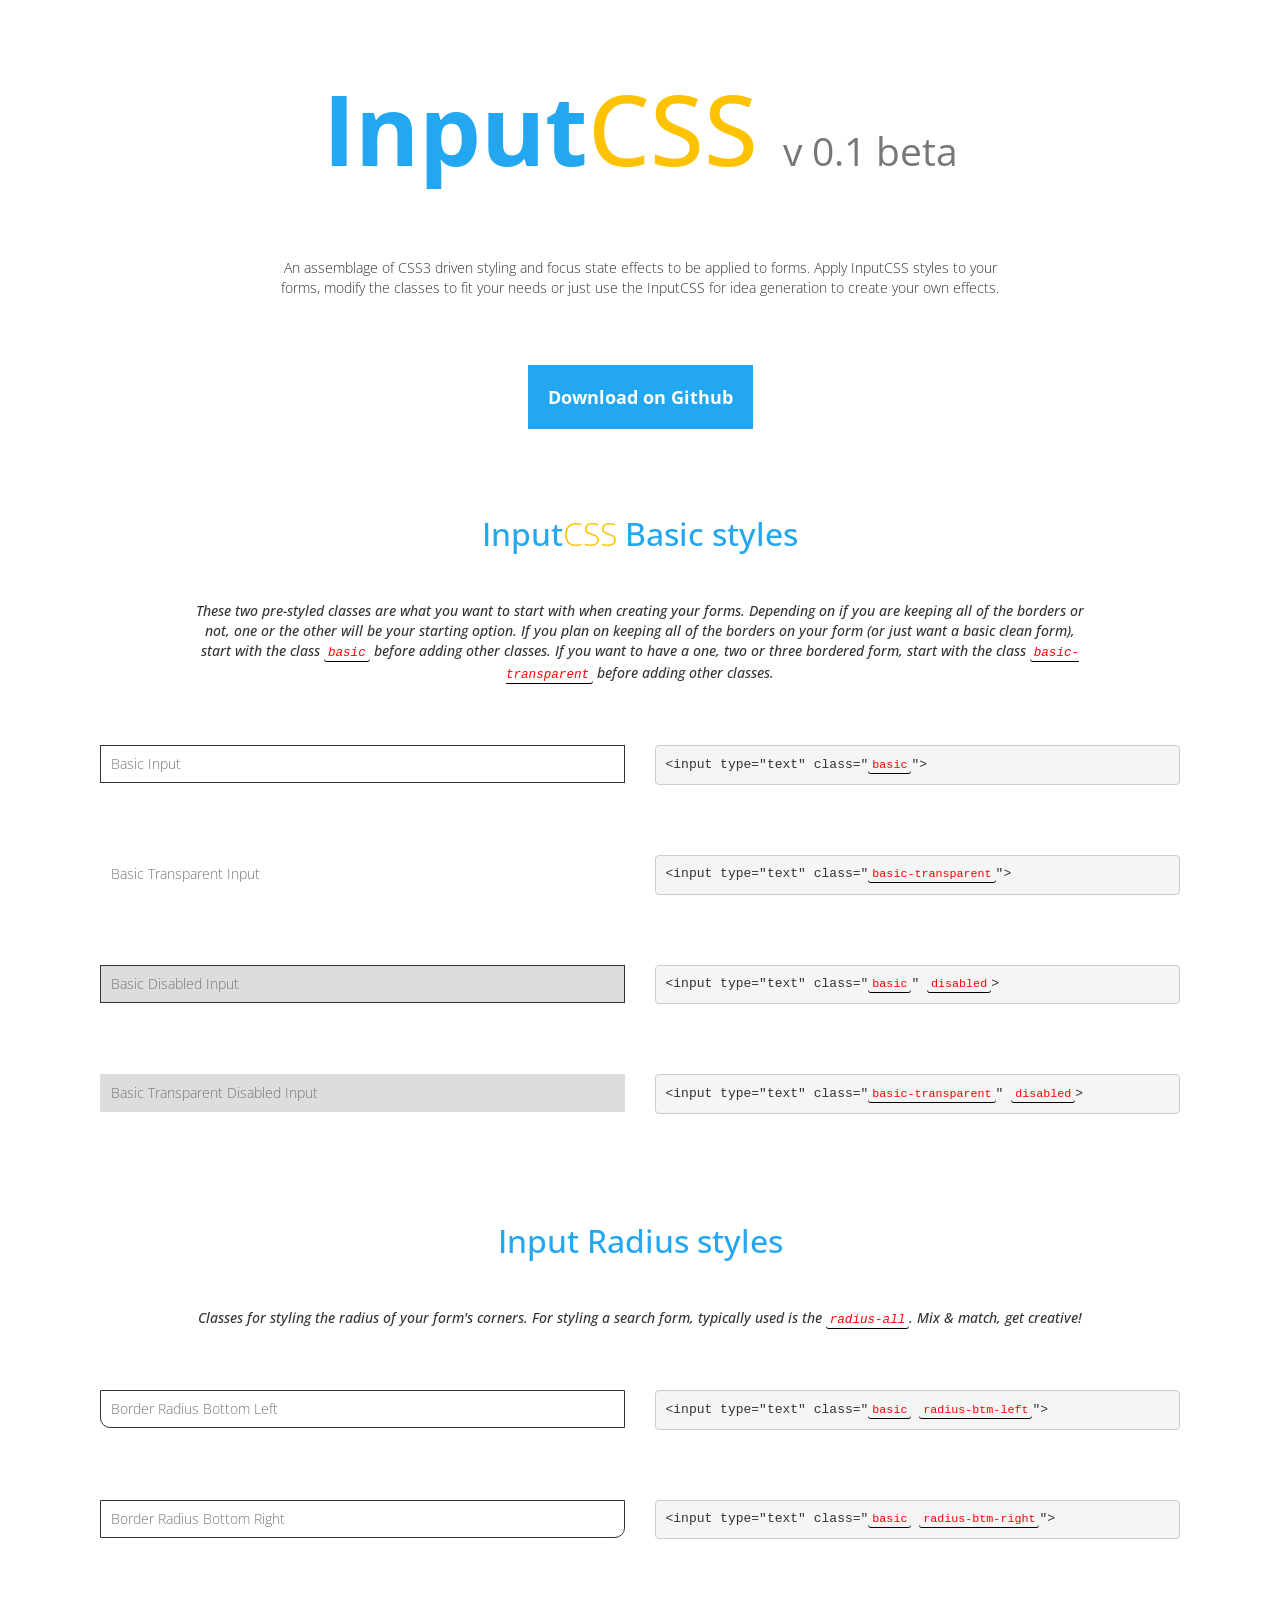
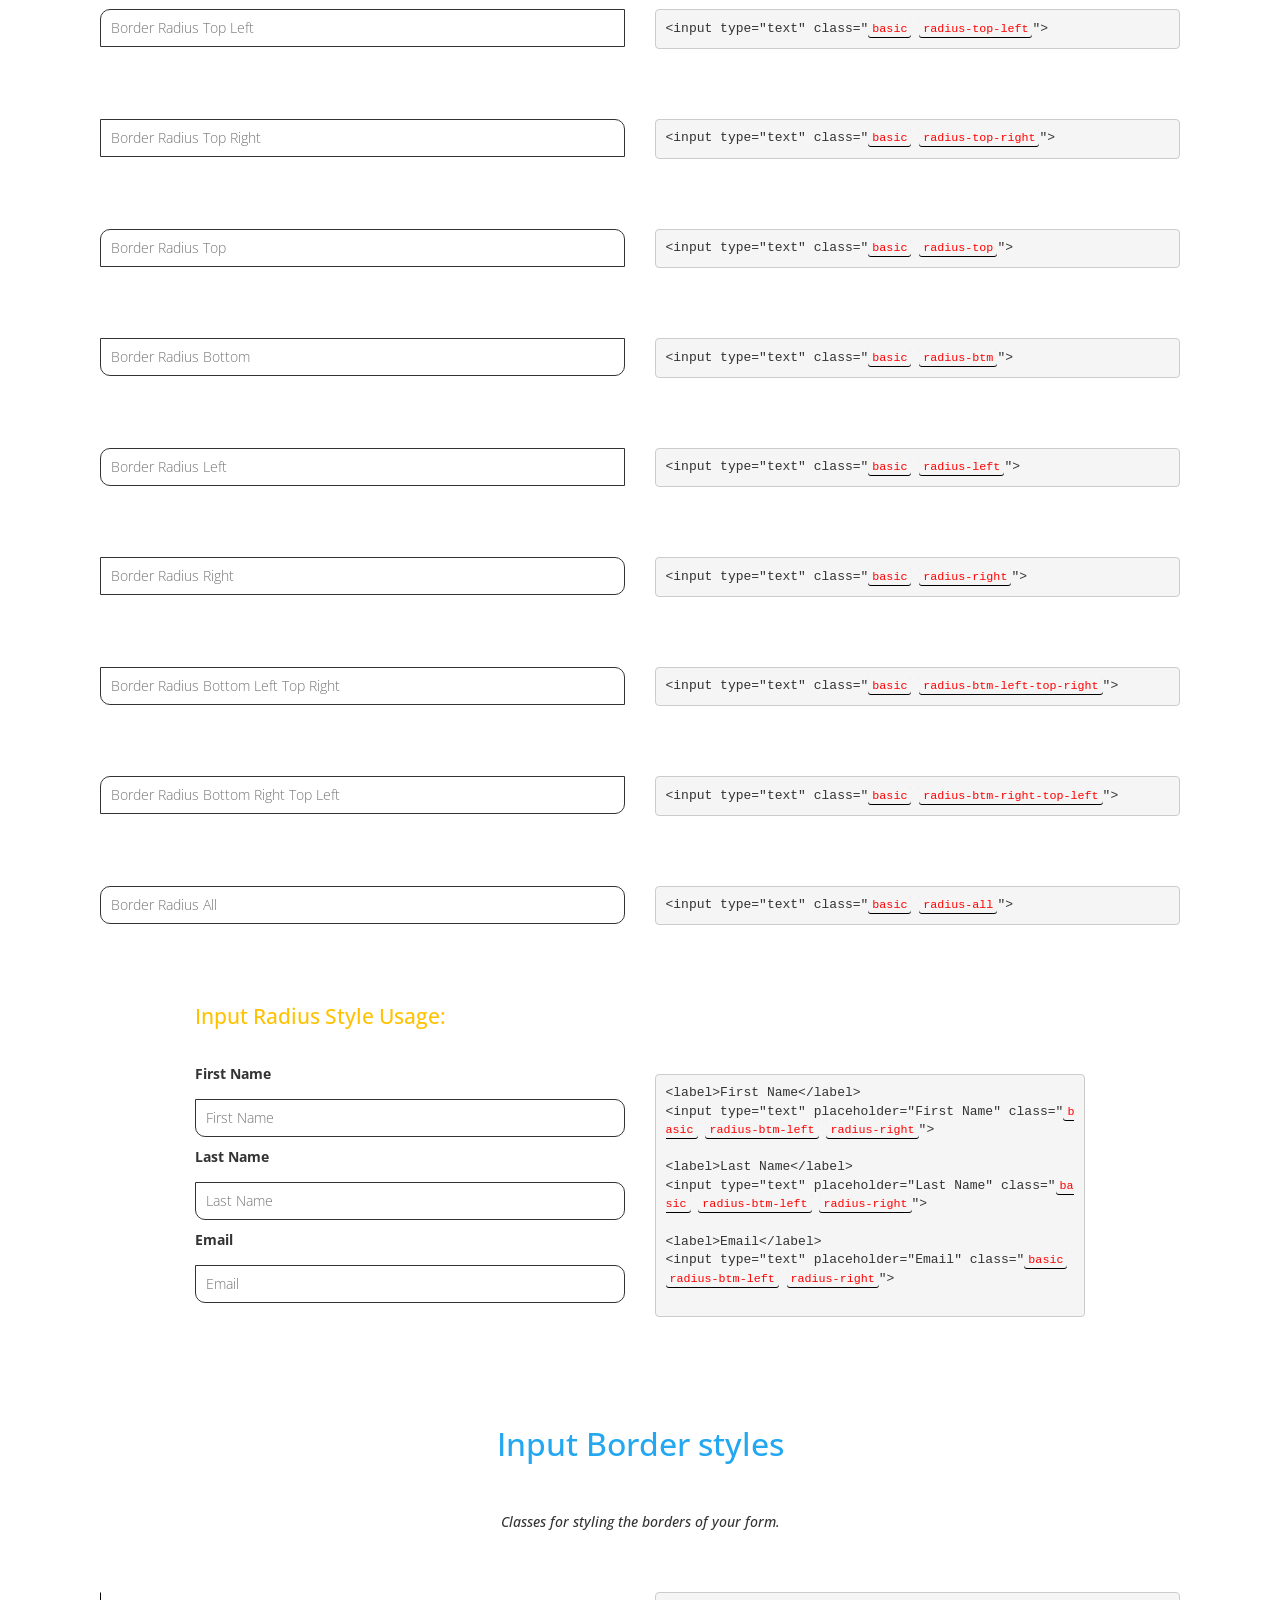
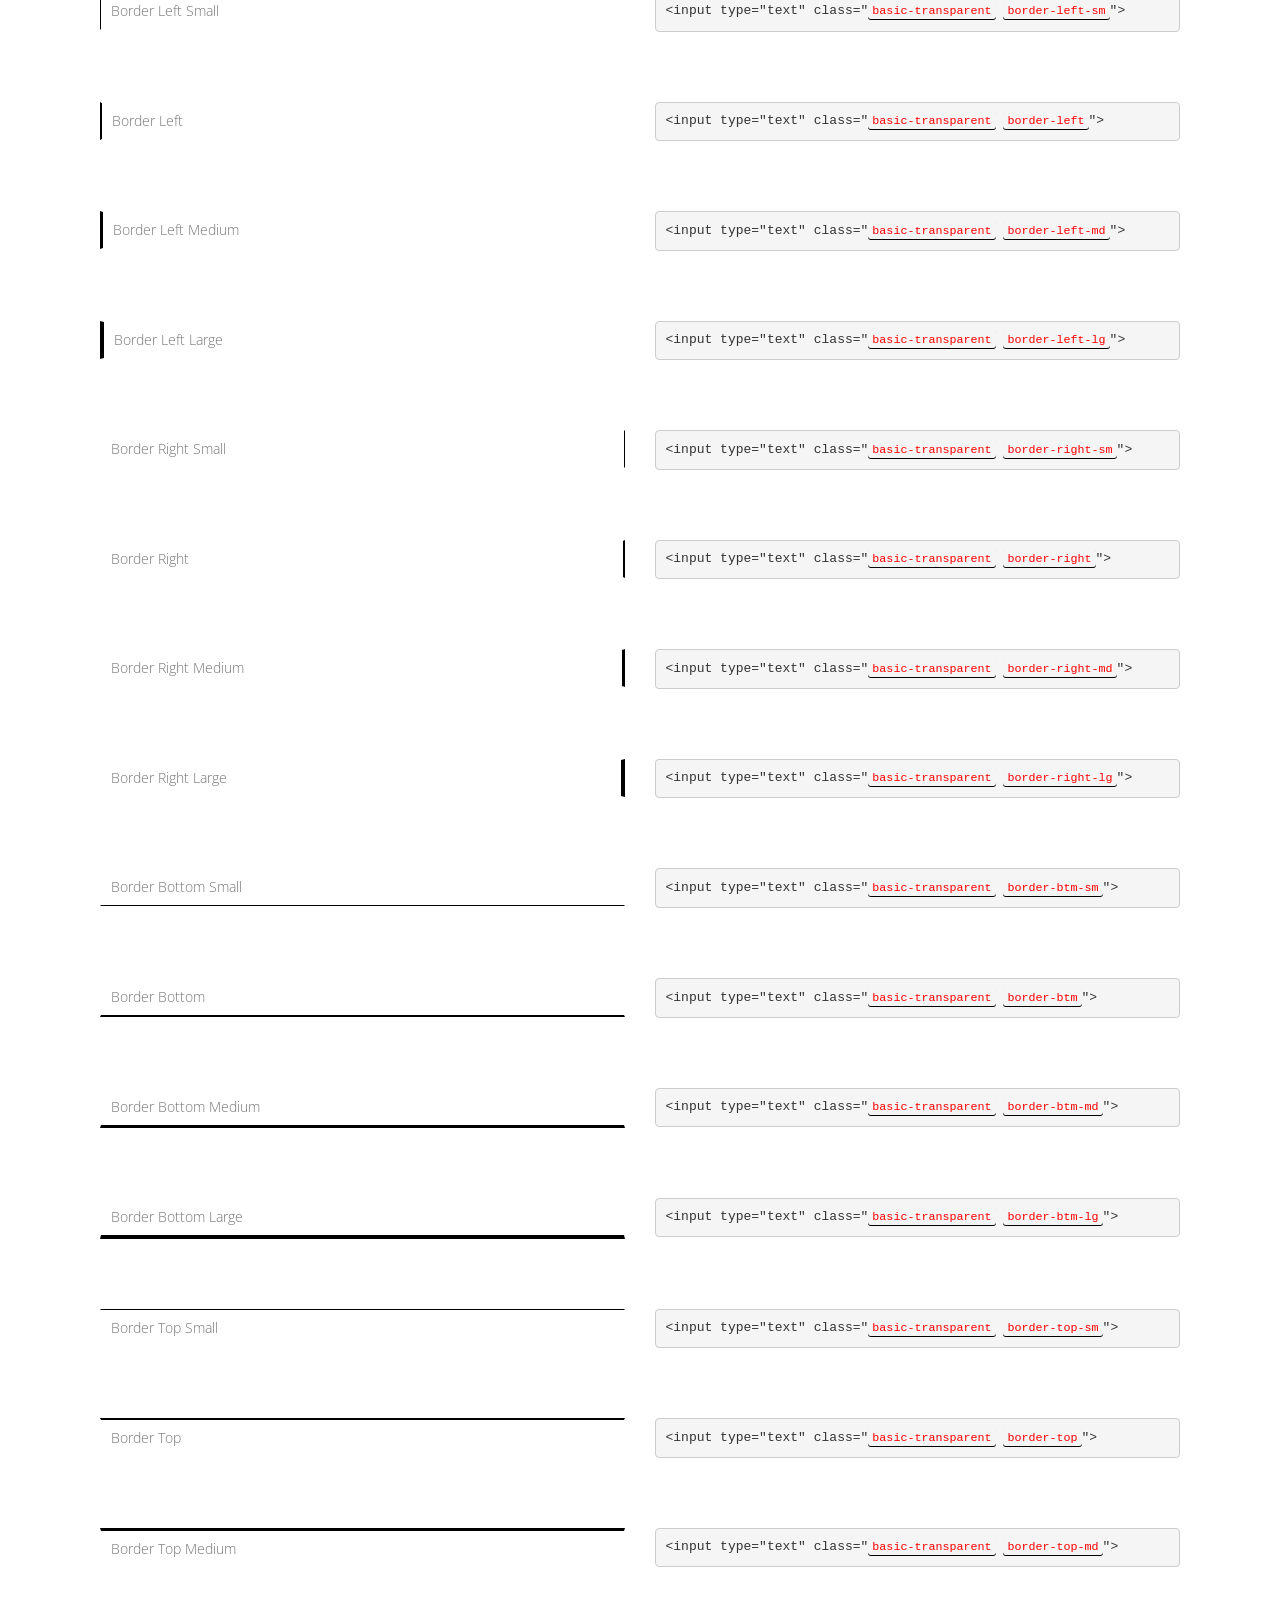
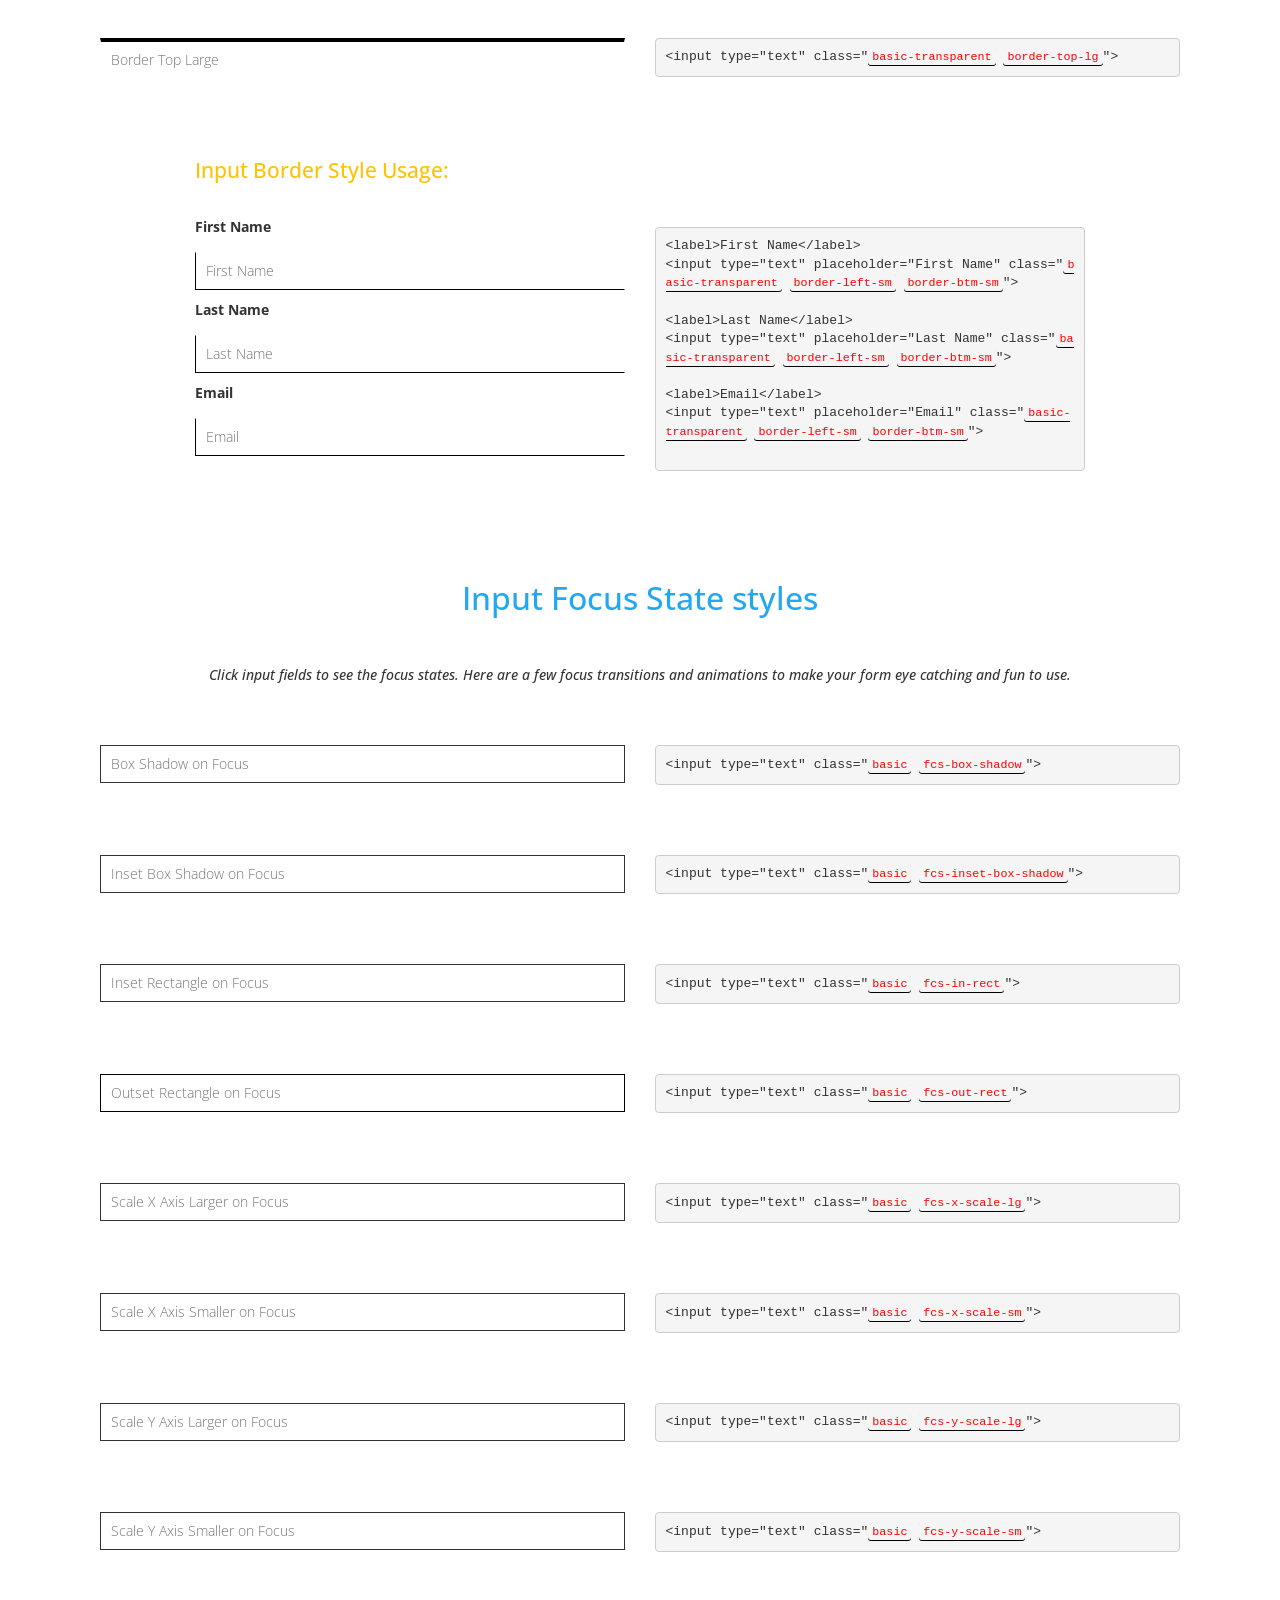
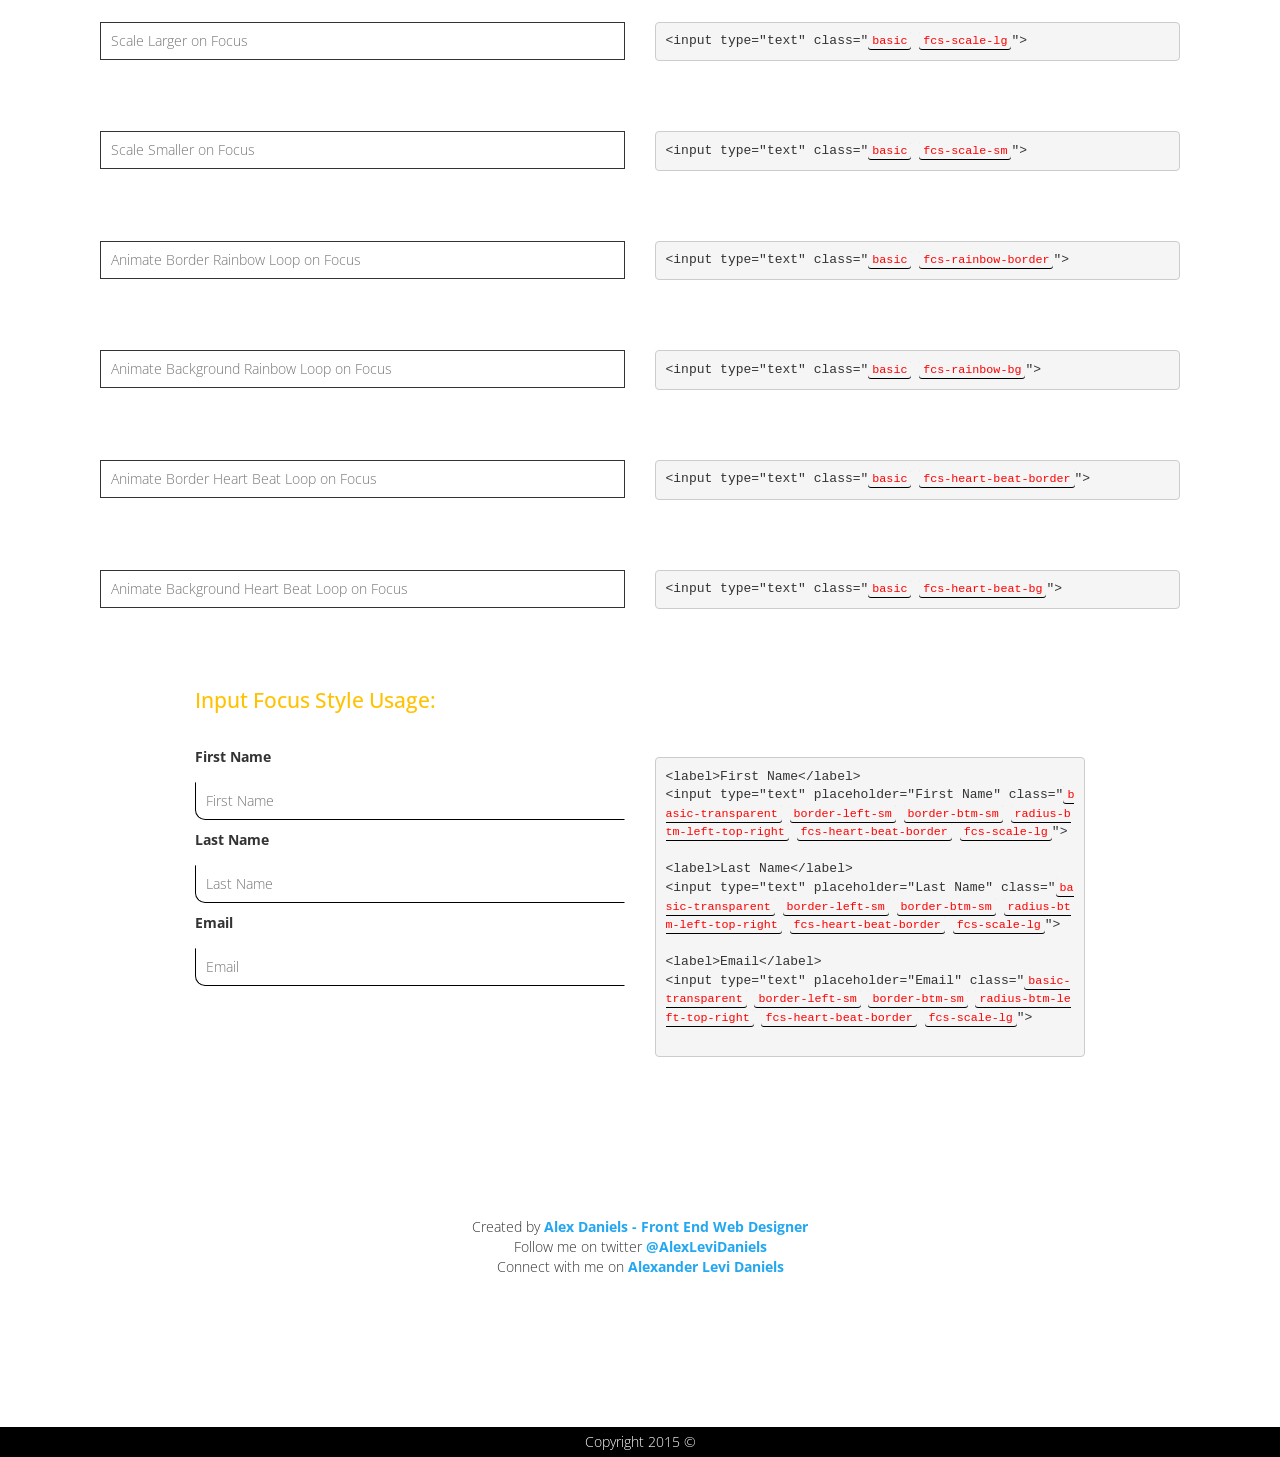
==== inputcss.html @ 89a688e7 "fix form layout" ====
<!DOCTYPE html>
<html>
<head>
	<meta name="viewport" content="width=device-width, initial-scale=1.0, minimum-scale=1.0">
	<title>CSS for your forms | InputCSS</title>
	<meta name="description" content="An assemblage of CSS3 driven styling and focus state effects to be applied to forms. Simply apply InputCSS styles to your projects. Get creative with InputCSS!">
	<link rel="stylesheet" href="https://maxcdn.bootstrapcdn.com/bootstrap/3.3.4/css/bootstrap.min.css">
	<link href='http://fonts.googleapis.com/css?family=Open+Sans:300italic,400italic,700,300,400' rel='stylesheet' type='text/css'>
	<link rel="stylesheet" type="text/css" href="css/demo-reference.css">
	<link rel="stylesheet" type="text/css" href="css/input.css">
</head>
<body>

	<div class="container">
		
		<h1>Input<span>CSS</span> <small>v 0.1 beta</small></h1>
		<p class="text-center col-sm-offset-2 col-sm-8 col-xs-12">An assemblage of CSS3 driven styling and focus state effects to be applied to forms. Apply InputCSS styles to your forms, modify the classes to fit your needs or just use the InputCSS for idea generation to create your own effects.</p>
		<p class="text-center col-xs-12 btn"><a target="_blank" href="https://github.com/alexdaniels11/InputCSS">Download on Github</a></p>
		<!--<p class="text-center col-xs-12 link"><a href="">Read Tutorial &#10142;</a></p>-->
		<h2 class="col-xs-12 h2-title">Input<span>CSS</span> Basic styles</h2>
		<div class="col-xs-12"><em class="col-sm-offset-1 col-sm-10 col-xs-12">These two pre-styled classes are what you want to start with when creating your forms. Depending on if you are keeping all of the borders or not, one or the other will be your starting option. If you plan on keeping all of the borders on your form (or just want a basic clean form), start with the class <kbd>basic</kbd> before adding other classes. If you want to have a one, two or three bordered form, start with the class <kbd>basic-transparent</kbd> before adding other classes.</em></div>

		<div class="input-samplecode col-xs-12">
			<div class="col-md-6">
				<input type="text" placeholder="Basic Input" class="basic"/>
			</div>
			<div class="col-md-6">
				<div class="highlight">
					<pre><code>&lt;input type="text" class="<kbd>basic</kbd>"&gt;</code></pre>
				</div>
			</div>
		</div>

		<div class="input-samplecode col-xs-12">
			<div class="col-md-6">
				<input type="text" placeholder="Basic Transparent Input" class="basic-transparent"/>
			</div>
			<div class="col-md-6">
				<div class="highlight">
					<pre><code>&lt;input type="text" class="<kbd>basic-transparent</kbd>"&gt;</code></pre>
				</div>
			</div>
		</div>

		<div class="input-samplecode col-xs-12">
			<div class="col-md-6">
				<input type="text" placeholder="Basic Disabled Input" class="basic" disabled/>
			</div>
			<div class="col-md-6">
				<div class="highlight">
					<pre><code>&lt;input type="text" class="<kbd>basic</kbd>" <kbd>disabled</kbd>&gt;</code></pre>
				</div>
			</div>
		</div>

		<div class="input-samplecode col-xs-12">
			<div class="col-md-6">
				<input type="text" placeholder="Basic Transparent Disabled Input" class="basic-transparent" disabled/>
			</div>
			<div class="col-md-6">
				<div class="highlight">
					<pre><code>&lt;input type="text" class="<kbd>basic-transparent</kbd>" <kbd>disabled</kbd>&gt;</code></pre>
				</div>
			</div>
		</div>

		<h2 class="col-xs-12 h2-title">Input Radius styles</h2>
		<div class="col-xs-12"><em class="col-sm-offset-1 col-sm-10 col-xs-12">Classes for styling the radius of your form's corners. For styling a search form, typically used is the <kbd>radius-all</kbd>. Mix & match, get creative!</em></div>
		
		<section>

			<div class="input-samplecode col-xs-12">
				<div class="col-md-6">
					<input type="text" placeholder="Border Radius Bottom Left" class="basic radius-btm-left"/>
				</div>
				<div class="col-md-6">
					<div class="highlight">
						<pre><code>&lt;input type="text" class="<kbd>basic</kbd> <kbd>radius-btm-left</kbd>"&gt;</code></pre>
					</div>
				</div>
			</div>

			<div class="input-samplecode col-xs-12">
				<div class="col-md-6">
					<input type="text" placeholder="Border Radius Bottom Right" class="basic radius-btm-right"/>
				</div>
				<div class="col-md-6">
					<div class="highlight">
						<pre><code>&lt;input type="text" class="<kbd>basic</kbd> <kbd>radius-btm-right</kbd>"&gt;</code></pre>
					</div>
				</div>
			</div>

			<div class="input-samplecode col-xs-12">
				<div class="col-md-6">
					<input type="text" placeholder="Border Radius Top Left" class="basic radius-top-left"/>
				</div>
				<div class="col-md-6">
					<div class="highlight">
						<pre><code>&lt;input type="text" class="<kbd>basic</kbd> <kbd>radius-top-left</kbd>"&gt;</code></pre>
					</div>
				</div>
			</div>

			<div class="input-samplecode col-xs-12">
				<div class="col-md-6">
					<input type="text" placeholder="Border Radius Top Right" class="basic radius-top-right"/>
				</div>
				<div class="col-md-6">
					<div class="highlight">
						<pre><code>&lt;input type="text" class="<kbd>basic</kbd> <kbd>radius-top-right</kbd>"&gt;</code></pre>
					</div>
				</div>
			</div>

			<div class="input-samplecode col-xs-12">
				<div class="col-md-6">
					<input type="text" placeholder="Border Radius Top" class="basic radius-top"/>
				</div>
				<div class="col-md-6">
					<div class="highlight">
						<pre><code>&lt;input type="text" class="<kbd>basic</kbd> <kbd>radius-top</kbd>"&gt;</code></pre>
					</div>
				</div>
			</div>

			<div class="input-samplecode col-xs-12">
				<div class="col-md-6">
					<input type="text" placeholder="Border Radius Bottom" class="basic radius-btm"/>
				</div>
				<div class="col-md-6">
					<div class="highlight">
						<pre><code>&lt;input type="text" class="<kbd>basic</kbd> <kbd>radius-btm</kbd>"&gt;</code></pre>
					</div>
				</div>
			</div>
			
			<div class="input-samplecode col-xs-12">
				<div class="col-md-6">
					<input type="text" placeholder="Border Radius Left" class="basic radius-left"/>
				</div>
				<div class="col-md-6">
					<div class="highlight">
						<pre><code>&lt;input type="text" class="<kbd>basic</kbd> <kbd>radius-left</kbd>"&gt;</code></pre>
					</div>
				</div>
			</div>

			<div class="input-samplecode col-xs-12">
				<div class="col-md-6">
					<input type="text" placeholder="Border Radius Right" class="basic radius-right"/>
				</div>
				<div class="col-md-6">
					<div class="highlight">
						<pre><code>&lt;input type="text" class="<kbd>basic</kbd> <kbd>radius-right</kbd>"&gt;</code></pre>
					</div>
				</div>
			</div>

			<div class="input-samplecode col-xs-12">
				<div class="col-md-6">
					<input type="text" placeholder="Border Radius Bottom Left Top Right" class="basic radius-btm-left-top-right"/>
				</div>
				<div class="col-md-6">
					<div class="highlight">
						<pre><code>&lt;input type="text" class="<kbd>basic</kbd> <kbd>radius-btm-left-top-right</kbd>"&gt;</code></pre>
					</div>
				</div>
			</div>

			<div class="input-samplecode col-xs-12">
				<div class="col-md-6">
					<input type="text" placeholder="Border Radius Bottom Right Top Left" class="basic radius-btm-right-top-left"/>
				</div>
				<div class="col-md-6">
					<div class="highlight">
						<pre><code>&lt;input type="text" class="<kbd>basic</kbd> <kbd>radius-btm-right-top-left</kbd>"&gt;</code></pre>
					</div>
				</div>
			</div>

			<div class="input-samplecode col-xs-12">
				<div class="col-md-6">
					<input type="text" placeholder="Border Radius All" class="basic radius-all"/>
				</div>
				<div class="col-md-6">
					<div class="highlight">
						<pre><code>&lt;input type="text" class="<kbd>basic</kbd> <kbd>radius-all</kbd>"&gt;</code></pre>
					</div>
				</div>
			</div>

			<div class="input-samplecode col-xs-offset-1 col-xs-10">
				<h3 class="col-xs-12">Input Radius Style Usage:</h3>
				<div class="col-md-6">
					<label>First Name</label>
					<input type="text" placeholder="First Name" class="basic radius-btm-left radius-right"/>
					<label>Last Name</label>
					<input type="text" placeholder="Last Name" class="basic radius-btm-left radius-right"/>
					<label>Email</label>
					<input type="text" placeholder="Email" class="basic radius-btm-left radius-right"/>
				</div>
				<div class="col-md-6">
					<div class="highlight">
							<pre><code>&lt;label&gt;First Name&lt;/label&gt;<br>&lt;input type="text" placeholder="First Name" class="<kbd>basic</kbd> <kbd>radius-btm-left</kbd> <kbd>radius-right</kbd>"&gt;
							&lt;label&gt;Last Name&lt;/label&gt;<br>&lt;input type="text" placeholder="Last Name" class="<kbd>basic</kbd> <kbd>radius-btm-left</kbd> <kbd>radius-right</kbd>"&gt;
							&lt;label&gt;Email&lt;/label&gt;<br>&lt;input type="text" placeholder="Email" class="<kbd>basic</kbd> <kbd>radius-btm-left</kbd> <kbd>radius-right</kbd>"&gt;
						</code></pre>
					</div>
				</div>
			</div>

		</section>

		<h2 class="col-xs-12 h2-title">Input Border styles</h2>
		<div class="col-xs-12"><em class="col-sm-offset-1 col-sm-10 col-xs-12">Classes for styling the borders of your form.</em></div>

		<section>

			<div class="input-samplecode col-xs-12">
				<div class="col-md-6">
					<input type="text" placeholder="Border Left Small" class="basic-transparent border-left-sm"/>
				</div>
				<div class="col-md-6">
					<div class="highlight">
						<pre><code>&lt;input type="text" class="<kbd>basic-transparent</kbd> <kbd>border-left-sm</kbd>"&gt;</code></pre>
					</div>
				</div>
			</div>

			<div class="input-samplecode col-xs-12">
				<div class="col-md-6">
					<input type="text" placeholder="Border Left" class="basic-transparent border-left"/>
				</div>
				<div class="col-md-6">
					<div class="highlight">
						<pre><code>&lt;input type="text" class="<kbd>basic-transparent</kbd> <kbd>border-left</kbd>"&gt;</code></pre>
					</div>
				</div>
			</div>

			<div class="input-samplecode col-xs-12">
				<div class="col-md-6">
					<input type="text" placeholder="Border Left Medium" class="basic-transparent border-left-md"/>
				</div>
				<div class="col-md-6">
					<div class="highlight">
						<pre><code>&lt;input type="text" class="<kbd>basic-transparent</kbd> <kbd>border-left-md</kbd>"&gt;</code></pre>
					</div>
				</div>
			</div>

			<div class="input-samplecode col-xs-12">
				<div class="col-md-6">
					<input type="text" placeholder="Border Left Large" class="basic-transparent border-left-lg"/>
				</div>
				<div class="col-md-6">
					<div class="highlight">
						<pre><code>&lt;input type="text" class="<kbd>basic-transparent</kbd> <kbd>border-left-lg</kbd>"&gt;</code></pre>
					</div>
				</div>
			</div>

			<div class="input-samplecode col-xs-12">
				<div class="col-md-6">
					<input type="text" placeholder="Border Right Small" class="basic-transparent border-right-sm"/>
				</div>
				<div class="col-md-6">
					<div class="highlight">
						<pre><code>&lt;input type="text" class="<kbd>basic-transparent</kbd> <kbd>border-right-sm</kbd>"&gt;</code></pre>
					</div>
				</div>
			</div>

			<div class="input-samplecode col-xs-12">
				<div class="col-md-6">
					<input type="text" placeholder="Border Right" class="basic-transparent border-right"/>
				</div>
				<div class="col-md-6">
					<div class="highlight">
						<pre><code>&lt;input type="text" class="<kbd>basic-transparent</kbd> <kbd>border-right</kbd>"&gt;</code></pre>
					</div>
				</div>
			</div>

			<div class="input-samplecode col-xs-12">
				<div class="col-md-6">
					<input type="text" placeholder="Border Right Medium" class="basic-transparent border-right-md"/>
				</div>
				<div class="col-md-6">
					<div class="highlight">
						<pre><code>&lt;input type="text" class="<kbd>basic-transparent</kbd> <kbd>border-right-md</kbd>"&gt;</code></pre>
					</div>
				</div>
			</div>

			<div class="input-samplecode col-xs-12">
				<div class="col-md-6">
					<input type="text" placeholder="Border Right Large" class="basic-transparent border-right-lg"/>
				</div>
				<div class="col-md-6">
					<div class="highlight">
						<pre><code>&lt;input type="text" class="<kbd>basic-transparent</kbd> <kbd>border-right-lg</kbd>"&gt;</code></pre>
					</div>
				</div>
			</div>

			<div class="input-samplecode col-xs-12">
				<div class="col-md-6">
					<input type="text" placeholder="Border Bottom Small" class="basic-transparent border-btm-sm"/>
				</div>
				<div class="col-md-6">
					<div class="highlight">
						<pre><code>&lt;input type="text" class="<kbd>basic-transparent</kbd> <kbd>border-btm-sm</kbd>"&gt;</code></pre>
					</div>
				</div>
			</div>

			<div class="input-samplecode col-xs-12">
				<div class="col-md-6">
					<input type="text" placeholder="Border Bottom" class="basic-transparent border-btm"/>
				</div>
				<div class="col-md-6">
					<div class="highlight">
						<pre><code>&lt;input type="text" class="<kbd>basic-transparent</kbd> <kbd>border-btm</kbd>"&gt;</code></pre>
					</div>
				</div>
			</div>

			<div class="input-samplecode col-xs-12">
				<div class="col-md-6">
					<input type="text" placeholder="Border Bottom Medium" class="basic-transparent border-btm-md"/>
				</div>
				<div class="col-md-6">
					<div class="highlight">
						<pre><code>&lt;input type="text" class="<kbd>basic-transparent</kbd> <kbd>border-btm-md</kbd>"&gt;</code></pre>
					</div>
				</div>
			</div>

			<div class="input-samplecode col-xs-12">
				<div class="col-md-6">
					<input type="text" placeholder="Border Bottom Large" class="basic-transparent border-btm-lg"/>
				</div>
				<div class="col-md-6">
					<div class="highlight">
						<pre><code>&lt;input type="text" class="<kbd>basic-transparent</kbd> <kbd>border-btm-lg</kbd>"&gt;</code></pre>
					</div>
				</div>
			</div>

			<div class="input-samplecode col-xs-12">
				<div class="col-md-6">
					<input type="text" placeholder="Border Top Small" class="basic-transparent border-top-sm"/>
				</div>
				<div class="col-md-6">
					<div class="highlight">
						<pre><code>&lt;input type="text" class="<kbd>basic-transparent</kbd> <kbd>border-top-sm</kbd>"&gt;</code></pre>
					</div>
				</div>
			</div>

			<div class="input-samplecode col-xs-12">
				<div class="col-md-6">
					<input type="text" placeholder="Border Top" class="basic-transparent border-top"/>
				</div>
				<div class="col-md-6">
					<div class="highlight">
						<pre><code>&lt;input type="text" class="<kbd>basic-transparent</kbd> <kbd>border-top</kbd>"&gt;</code></pre>
					</div>
				</div>
			</div>

			<div class="input-samplecode col-xs-12">
				<div class="col-md-6">
					<input type="text" placeholder="Border Top Medium" class="basic-transparent border-top-md"/>
				</div>
				<div class="col-md-6">
					<div class="highlight">
						<pre><code>&lt;input type="text" class="<kbd>basic-transparent</kbd> <kbd>border-top-md</kbd>"&gt;</code></pre>
					</div>
				</div>
			</div>

			<div class="input-samplecode col-xs-12">
				<div class="col-md-6">
					<input type="text" placeholder="Border Top Large" class="basic-transparent border-top-lg"/>
				</div>
				<div class="col-md-6">
					<div class="highlight">
						<pre><code>&lt;input type="text" class="<kbd>basic-transparent</kbd> <kbd>border-top-lg</kbd>"&gt;</code></pre>
					</div>
				</div>
			</div>

			<div class="input-samplecode col-xs-offset-1 col-xs-10">
				<h3 class="col-xs-12">Input Border Style Usage:</h3>
				<div class="col-md-6">
					<label>First Name</label>
					<input type="text" placeholder="First Name" class="basic-transparent border-left-sm border-btm-sm"/>
					<label>Last Name</label>
					<input type="text" placeholder="Last Name" class=" basic-transparent border-left-sm border-btm-sm"/>
					<label>Email</label>
					<input type="text" placeholder="Email" class=" basic-transparent border-left-sm border-btm-sm"/>
				</div>
				<div class="col-md-6">
					<div class="highlight">
							<pre><code>&lt;label&gt;First Name&lt;/label&gt;<br>&lt;input type="text" placeholder="First Name" class="<kbd>basic-transparent</kbd> <kbd>border-left-sm</kbd> <kbd>border-btm-sm</kbd>"&gt;
							&lt;label&gt;Last Name&lt;/label&gt;<br>&lt;input type="text" placeholder="Last Name" class="<kbd>basic-transparent</kbd> <kbd>border-left-sm</kbd> <kbd>border-btm-sm</kbd>"&gt;
							&lt;label&gt;Email&lt;/label&gt;<br>&lt;input type="text" placeholder="Email" class="<kbd>basic-transparent</kbd> <kbd>border-left-sm</kbd> <kbd>border-btm-sm</kbd>"&gt;
						</code></pre>
					</div>
				</div>
			</div>
			
		</section>

		<h2 class="col-xs-12 h2-title">Input Focus State styles</h2>
		<div class="col-xs-12"><em class="col-sm-offset-1 col-sm-10 col-xs-12">Click input fields to see the focus states. Here are a few focus transitions and animations to make your form eye catching and fun to use.</em></div>

		<section>
			
			<div class="input-samplecode col-xs-12">
				<div class="col-md-6">
					<input type="text" placeholder="Box Shadow on Focus" class="basic fcs-box-shadow"/>
				</div>
				<div class="col-md-6">
					<div class="highlight">
						<pre><code>&lt;input type="text" class="<kbd>basic</kbd> <kbd>fcs-box-shadow</kbd>"&gt;</code></pre>
					</div>
				</div>
			</div>
			
			<div class="input-samplecode col-xs-12">
				<div class="col-md-6">
					<input type="text" placeholder="Inset Box Shadow on Focus" class="basic fcs-inset-box-shadow"/>
				</div>
				<div class="col-md-6">
					<div class="highlight">
						<pre><code>&lt;input type="text" class="<kbd>basic</kbd> <kbd>fcs-inset-box-shadow</kbd>"&gt;</code></pre>
					</div>
				</div>
			</div>

			<div class="input-samplecode col-xs-12">
				<div class="col-md-6">
					<input type="text" placeholder="Inset Rectangle on Focus" class="basic fcs-in-rect"/>
				</div>
				<div class="col-md-6">
					<div class="highlight">
						<pre><code>&lt;input type="text" class="<kbd>basic</kbd> <kbd>fcs-in-rect</kbd>"&gt;</code></pre>
					</div>
				</div>
			</div>

			<div class="input-samplecode col-xs-12">
				<div class="col-md-6">
					<input type="text" placeholder="Outset Rectangle on Focus" class="basic fcs-out-rect"/>
				</div>
				<div class="col-md-6">
					<div class="highlight">
						<pre><code>&lt;input type="text" class="<kbd>basic</kbd> <kbd>fcs-out-rect</kbd>"&gt;</code></pre>
					</div>
				</div>
			</div>

			<div class="input-samplecode col-xs-12">
				<div class="col-md-6">
					<input type="text" placeholder="Scale X Axis Larger on Focus" class="basic fcs-x-scale-lg"/>
				</div>
				<div class="col-md-6">
					<div class="highlight">
						<pre><code>&lt;input type="text" class="<kbd>basic</kbd> <kbd>fcs-x-scale-lg</kbd>"&gt;</code></pre>
					</div>
				</div>
			</div>

			<div class="input-samplecode col-xs-12">
				<div class="col-md-6">
					<input type="text" placeholder="Scale X Axis Smaller on Focus" class="basic fcs-x-scale-sm"/>
				</div>
				<div class="col-md-6">
					<div class="highlight">
						<pre><code>&lt;input type="text" class="<kbd>basic</kbd> <kbd>fcs-x-scale-sm</kbd>"&gt;</code></pre>
					</div>
				</div>
			</div>

			<div class="input-samplecode col-xs-12">
				<div class="col-md-6">
					<input type="text" placeholder="Scale Y Axis Larger on Focus" class="basic fcs-y-scale-lg"/>
				</div>
				<div class="col-md-6">
					<div class="highlight">
						<pre><code>&lt;input type="text" class="<kbd>basic</kbd> <kbd>fcs-y-scale-lg</kbd>"&gt;</code></pre>
					</div>
				</div>
			</div>

			<div class="input-samplecode col-xs-12">
				<div class="col-md-6">
					<input type="text" placeholder="Scale Y Axis Smaller on Focus" class="basic fcs-y-scale-sm"/>
				</div>
				<div class="col-md-6">
					<div class="highlight">
						<pre><code>&lt;input type="text" class="<kbd>basic</kbd> <kbd>fcs-y-scale-sm</kbd>"&gt;</code></pre>
					</div>
				</div>
			</div>

			<div class="input-samplecode col-xs-12">
				<div class="col-md-6">
					<input type="text" placeholder="Scale Larger on Focus" class="basic fcs-scale-lg"/>
				</div>
				<div class="col-md-6">
					<div class="highlight">
						<pre><code>&lt;input type="text" class="<kbd>basic</kbd> <kbd>fcs-scale-lg</kbd>"&gt;</code></pre>
					</div>
				</div>
			</div>

			<div class="input-samplecode col-xs-12">
				<div class="col-md-6">
					<input type="text" placeholder="Scale Smaller on Focus" class="basic fcs-scale-sm"/>
				</div>
				<div class="col-md-6">
					<div class="highlight">
						<pre><code>&lt;input type="text" class="<kbd>basic</kbd> <kbd>fcs-scale-sm</kbd>"&gt;</code></pre>
					</div>
				</div>
			</div>

			<div class="input-samplecode col-xs-12">
				<div class="col-md-6">
					<input type="text" placeholder="Animate Border Rainbow Loop on Focus" class="basic fcs-rainbow-border"/>
				</div>
				<div class="col-md-6">
					<div class="highlight">
						<pre><code>&lt;input type="text" class="<kbd>basic</kbd> <kbd>fcs-rainbow-border</kbd>"&gt;</code></pre>
					</div>
				</div>
			</div>

			<div class="input-samplecode col-xs-12">
				<div class="col-md-6">
					<input type="text" placeholder="Animate Background Rainbow Loop on Focus" class="basic fcs-rainbow-bg"/>
				</div>
				<div class="col-md-6">
					<div class="highlight">
						<pre><code>&lt;input type="text" class="<kbd>basic</kbd> <kbd>fcs-rainbow-bg</kbd>"&gt;</code></pre>
					</div>
				</div>
			</div>

			<div class="input-samplecode col-xs-12">
				<div class="col-md-6">
					<input type="text" placeholder="Animate Border Heart Beat Loop on Focus" class="basic fcs-heart-beat-border"/>
				</div>
				<div class="col-md-6">
					<div class="highlight">
						<pre><code>&lt;input type="text" class="<kbd>basic</kbd> <kbd>fcs-heart-beat-border</kbd>"&gt;</code></pre>
					</div>
				</div>
			</div>

			<div class="input-samplecode col-xs-12">
				<div class="col-md-6">
					<input type="text" placeholder="Animate Background Heart Beat Loop on Focus" class="basic fcs-heart-beat-bg"/>
				</div>
				<div class="col-md-6">
					<div class="highlight">
						<pre><code>&lt;input type="text" class="<kbd>basic</kbd> <kbd>fcs-heart-beat-bg</kbd>"&gt;</code></pre>
					</div>
				</div>
			</div>

			<div class="input-samplecode col-xs-offset-1 col-xs-10">
				<h3 class="col-xs-12">Input Focus Style Usage:</h3>
				<div class="col-md-6">
					<label>First Name</label>
					<input type="text" placeholder="First Name" class="basic-transparent border-left-sm border-btm-sm radius-btm-left-top-right fcs-heart-beat-border fcs-scale-lg"/>
					<label>Last Name</label>
					<input type="text" placeholder="Last Name" class="basic-transparent border-left-sm border-btm-sm radius-btm-left-top-right fcs-heart-beat-border fcs-scale-lg"/>
					<label>Email</label>
					<input type="text" placeholder="Email" class="basic-transparent border-left-sm border-btm-sm radius-btm-left-top-right fcs-heart-beat-border fcs-scale-lg"/>
				</div>
				<div class="col-md-6">
					<div class="highlight">
							<pre><code>&lt;label&gt;First Name&lt;/label&gt;<br>&lt;input type="text" placeholder="First Name" class="<kbd>basic-transparent</kbd> <kbd>border-left-sm</kbd> <kbd>border-btm-sm</kbd> <kbd>radius-btm-left-top-right</kbd> <kbd>fcs-heart-beat-border</kbd> <kbd>fcs-scale-lg</kbd>"&gt;
							&lt;label&gt;Last Name&lt;/label&gt;<br>&lt;input type="text" placeholder="Last Name" class="<kbd>basic-transparent</kbd> <kbd>border-left-sm</kbd> <kbd>border-btm-sm</kbd> <kbd>radius-btm-left-top-right</kbd> <kbd>fcs-heart-beat-border</kbd> <kbd>fcs-scale-lg</kbd>"&gt;
							&lt;label&gt;Email&lt;/label&gt;<br>&lt;input type="text" placeholder="Email" class="<kbd>basic-transparent</kbd> <kbd>border-left-sm</kbd> <kbd>border-btm-sm</kbd> <kbd>radius-btm-left-top-right</kbd> <kbd>fcs-heart-beat-border</kbd> <kbd>fcs-scale-lg</kbd>"&gt;
						</code></pre>
					</div>
				</div>
			</div>

		</section>
	</div>




	<div>
		<p class="created-by">
			Created by <a href="http://iamalexdaniels.com/">Alex Daniels - Front End Web Designer</a><br>
			Follow me on twitter <a href="https://twitter.com/AlexLeviDaniels">@AlexLeviDaniels</a><br>
			Connect with me on <a href="https://www.linkedin.com/in/alexlevidaniels">Alexander Levi Daniels</a>
		</p>
	</div>



	<footer>
		<p class="copyright">Copyright 2015 &copy;</p>
	</footer>


</body>
</html>
---- css/demo-reference.css ----
body {
	margin: 0;
	font-family: 'Open sans', sans-serif;
	font-weight: 300;
	color: #333;
}

h1 {
	color: #22A7F0;
	font-size: 4em;
	font-weight: 700;
	text-align: center;
	margin: 75px 0 75px 0;
}

h1 span {
	font-weight: 500;
	color: #FFC200;
}

h1 small {
	font-size: .4em;
}

h2 {
	color: #22A7F0;
	font-weight: 500;
	font-size: 2.25em;
	text-align: center;
}

h2 span {
	font-weight: 300;
	color: #FFC200;
}

h3 {
	color: #FFC200;
	margin-bottom: 35px;
	font-size: 1.5em;
}

em {
	font-weight: 500;
	text-align: center;
}

a {
	font-weight: 700;
	color: #22A7F0;
}

.created-by {
	margin-top: 150px;
	text-align: center;
}

p.link {
	margin-top: 20px;
}

p.btn {
	margin-top: 70px;
}

p.btn a {
	font-size: 1.25em;
	padding: 20px;
	color: #fff;
	background-color: #22A7F0;
	-webkit-transition-duration: 0.5s;
	-moz-transition: .5s;
	-o-transition: .5s;
 	transition-duration: 0.5s;
}

p.btn a:hover {
	color: #fff;
	text-decoration: none;
	background-color: #FFC200;
}

.h2-title {
	margin-top: 100px;
	margin-bottom: 50px
}

.input-samplecode {
	margin-top: 50px;
}

kbd {
	color: #FF0000;
	box-shadow: inset 0 -1px 0 rgba(0,0,0,1);
	background-color: transparent;
}

pre {
	margin: 10px 0;
}

footer{
	clear: both;
	background-color: #000;
	padding-top: 5px;
	padding-bottom: 5px;
	margin-top: 150px;
}

.copyright {
	text-align: center;
	color: #fff;
	margin: 0;
}

@media (min-width: 500px) {
	h1 {
		font-size: 5em;
	}
}

@media (min-width: 767px) {
	h1 {
		font-size: 6em;
	}
}

@media (min-width: 991px) {
	h1 {
		font-size: 7em;
	}
}
---- css/input.css ----
/*============================== Input.css ==============================*/



input {
	background-color: #fff;
	padding: 8px 10px;
	width: 100%;
	margin: 10px 0;
	-webkit-transition-duration: 0.25s;
	-moz-transition: .25s;
	-o-transition: .25s;
 	transition-duration: 0.25s;
}

input:focus {
	outline-style: none;
	border-color: #22A7F0; 
}

textarea {
	background-color: #fff;
	padding: 8px 10px;
	width: 100%;
	margin: 10px 0;
	-webkit-transition-duration: 0.25s;
	-moz-transition: .25s;
	-o-transition: .25s;
 	transition-duration: 0.25s;
}

textarea:focus {
	outline-style: none;
	border-color: #22A7F0; 
}

.basic[disabled], .basic-transparent[disabled] {
    cursor: not-allowed;
    background: #ddd;
    -webkit-transition-duration: 0.25s;
	-moz-transition: .25s;
	-o-transition: .25s;
 	transition-duration: 0.25s;
}

.basic[disabled]:hover, .basic-transparent[disabled]:hover {
	background: #eee;
}


/*==================== Input Default styles ====================*/



/***** Basic *****/

.basic {
	border-radius: 0;
	border: 1px solid;
}

/***** Border transparent *****/

.basic-transparent {
	border-radius: 0;
	border: 1px solid transparent;
}

.basic-transparent:focus {
	outline-style: none;
	border: 1px solid #22A7F0;
}



/*==================== Input Radius styles ====================*/



/***** Border Radius Bottom Left *****/

.radius-btm-left {
	border-bottom-left-radius: 10px;
}

/***** Border Radius Bottom Right *****/

.radius-btm-right {
	border-bottom-right-radius: 10px;
}

/***** Border Radius Top Right *****/

.radius-top-right {
	border-top-right-radius: 10px;
}

/***** Border Radius Top Left *****/

.radius-top-left {
	border-top-left-radius: 10px;
}

/***** Border Radius Top *****/

.radius-top {
	border-top-left-radius: 10px;
	border-top-right-radius: 10px
}

/***** Border Radius Bottom *****/

.radius-btm {
	border-bottom-left-radius: 10px;
	border-bottom-right-radius: 10px
}

/***** Border Radius Left *****/

.radius-left {
	border-bottom-left-radius: 10px;
	border-top-left-radius: 10px
}

/***** Border Radius Right *****/

.radius-right {
	border-bottom-right-radius: 10px;
	border-top-right-radius: 10px
}

/***** Border Radius Bottom Left Top Right *****/

.radius-btm-left-top-right {
	border-bottom-left-radius: 10px;
	border-top-right-radius: 10px
}

/***** Border Radius Bottom Right Top Left *****/

.radius-btm-right-top-left {
	border-bottom-right-radius: 10px;
	border-top-left-radius: 10px
}

/***** Border Radius All *****/

.radius-all {
	border-radius: 10px;
}



/*==================== Input Border styles ====================*/

/***** Border Left Small *****/

.border-left-sm {
	border-left: 1px solid #000;
}

/***** Border Left *****/

.border-left {
	border-left: 2px solid #000;
}

/***** Border Left Medium *****/

.border-left-md {
	border-left: 3px solid #000;
}

/***** Border Left Large *****/

.border-left-lg {
	border-left: 4px solid #000;
}

/***** Border Right Small *****/

.border-right-sm {
	border-right: 1px solid #000;
}

/***** Border Right *****/

.border-right {
	border-right: 2px solid #000;
}

/***** Border Right Medium *****/

.border-right-md {
	border-right: 3px solid #000;
}

/***** Border Right Large *****/

.border-right-lg {
	border-right: 4px solid #000;
}

/***** Border Bottom Small *****/

.border-btm-sm {
	border-bottom: 1px solid #000;
}

/***** Border Bottom *****/

.border-btm {
	border-bottom: 2px solid #000;
}

/***** Border Bottom Medium *****/

.border-btm-md {
	border-bottom: 3px solid #000;
}

/***** Border Bottom Large *****/

.border-btm-lg {
	border-bottom: 4px solid #000;
}

/***** Border Top Small *****/

.border-top-sm {
	border-top: 1px solid #000;
}

/***** Border Top *****/

.border-top {
	border-top: 2px solid #000;
}

/***** Border Top Medium *****/

.border-top-md {
	border-top: 3px solid #000;
}

/***** Border Top Large *****/

.border-top-lg {
	border-top: 4px solid #000;
}



/*==================== Input Focus styles ====================*/


/***** Box Shadow on Focus *****/

.fcs-box-shadow {
	box-shadow: 0 0 0 0 rgba( 0, 0, 0, .5);
	-webkit-transition-duration: 0.25s;
	-moz-transition: .25s;
	-o-transition: .25s;
 	transition-duration: 0.25s;
}

.fcs-box-shadow:focus {
	box-shadow: 0 0 10px 0 rgba( 0, 0, 0, .5);
}

/***** Inset Box Shadow on Focus *****/

.fcs-inset-box-shadow {
	box-shadow: inset 0 0 0 0 rgba( 0, 0, 0, .5);
	-webkit-transition-duration: 0.25s;
	-moz-transition: .25s;
	-o-transition: .25s;
 	transition-duration: 0.25s;
}

.fcs-inset-box-shadow:focus {
	box-shadow: inset 0 0 10px 0 rgba( 0, 0, 0, .5);
}

/***** Inset Rectangle on Focus *****/

.fcs-in-rect {
	box-shadow: inset 0 0 0 0 rgba( 0, 0, 0, 1);
	-webkit-transition-duration: 0.25s;
	-moz-transition: .25s;
	-o-transition: .25s;
 	transition-duration: 0.25s;
}

.fcs-in-rect:focus {
	color: #fff;
	box-shadow: inset 0 0 0 20px rgba( 0, 0, 0, 1);
}

/***** Inset Rectangle on Focus *****/

.fcs-out-rect {
	box-shadow: inset 0 0 0 20px rgba( 255, 255, 255, 1);
	color: #fff;
	border: 1px solid #000;
	-webkit-transition-duration: 0.25s;
	-moz-transition: .25s;
	-o-transition: .25s;
 	transition-duration: 0.25s;
}

.fcs-out-rect:focus {
	box-shadow: inset 0 0 0 0 rgba( 255, 255, 255, 1);
	background-color: #000;
}

/***** Scale X Axis Larger on Focus *****/

.fcs-x-scale-lg {
	-webkit-transition-duration: 0.25s;
	-moz-transition: .25s;
	-o-transition: .25s;
 	transition-duration: 0.25s;
}

.fcs-x-scale-lg:focus {
	-webkit-transform: scaleX(1.1);
	-moz-transform:    scaleX(1.1);
	-ms-transform:     scaleX(1.1);
	-o-transform:      scaleX(1.1);
	transform:         scaleX(1.1);
}

/***** Scale X Axis Smaller on Focus *****/

.fcs-x-scale-sm {
	-webkit-transition-duration: 0.25s;
	-moz-transition: .25s;
	-o-transition: .25s;
 	transition-duration: 0.25s;
}

.fcs-x-scale-sm:focus {
	-webkit-transform: scaleX(.9);
	-moz-transform:    scaleX(.9);
	-ms-transform:     scaleX(.9);
	-o-transform:      scaleX(.9);
	transform:         scaleX(.9);
}

/***** Scale Y Axis Larger on Focus *****/

.fcs-y-scale-lg {
	-webkit-transition-duration: 0.25s;
	-moz-transition: .25s;
	-o-transition: .25s;
 	transition-duration: 0.25s;
}

.fcs-y-scale-lg:focus {
	-webkit-transform: scaleY(1.1);
	-moz-transform:    scaleY(1.1);
	-ms-transform:     scaleY(1.1);
	-o-transform:      scaleY(1.1);
	transform:         scaleY(1.1);
}

/***** Scale Y Axis Smaller on Focus *****/

.fcs-y-scale-sm {
	-webkit-transition-duration: 0.25s;
	-moz-transition: .25s;
	-o-transition: .25s;
 	transition-duration: 0.25s;
}

.fcs-y-scale-sm:focus {
	-webkit-transform: scaleY(.9);
	-moz-transform:    scaleY(.9);
	-ms-transform:     scaleY(.9);
	-o-transform:      scaleY(.9);
	transform:         scaleY(.9);
}

/***** Scale Larger on Focus *****/

.fcs-scale-lg {
	-webkit-transition-duration: 0.25s;
	-moz-transition: .25s;
	-o-transition: .25s;
 	transition-duration: 0.25s;
}

.fcs-scale-lg:focus {
	-webkit-transform: scale(1.1);
	-moz-transform:    scale(1.1);
	-ms-transform:     scale(1.1);
	-o-transform:      scale(1.1);
	transform:         scale(1.1);
}

/***** Scale Smaller on Focus *****/

.fcs-scale-sm {
	-webkit-transition-duration: 0.25s;
	-moz-transition: .25s;
	-o-transition: .25s;
 	transition-duration: 0.25s;
}

.fcs-scale-sm:focus {
	-webkit-transform: scale(.9);
	-moz-transform:    scale(.9);
	-ms-transform:     scale(.9);
	-o-transform:      scale(.9);
	transform:         scale(.9);
}

/***** Animate Border Rainbow Loop on Focus *****/

.fcs-rainbow-border:focus {
	-webkit-animation: rainbow linear 5s infinite; 
    animation: rainbow linear 5s infinite; 
} 
@-webkit-keyframes rainbow { 
    0% { border-color:red; }
    20% { border-color:orange; }
    40% { border-color:yellow; }
    60% { border-color:green; }
    80% { border-color:blue; } 
    100% { border-color:red; }
} 

@keyframes rainbow { 
    0% { border-color:red; }
    20% { border-color:orange; }
    40% { border-color:yellow; }
    60% { border-color:green; }
    80% { border-color:blue; } 
    100% { border-color:red; }
}

/***** Animate Background Rainbow Loop on Focus *****/

.fcs-rainbow-bg:focus {
	-webkit-animation: rainbow-bg linear 5s infinite; 
    animation: rainbow-bg linear 5s infinite; 
} 
@-webkit-keyframes rainbow-bg { 
    0% { background-color:rgba(255, 0, 0, .2);  }
    20% { background-color:rgba(255, 127, 0, .2);  }
    40% { background-color:rgba(255, 255, 0, .2);  }
    60% { background-color:rgba(0, 255, 0, .2);  }
    80% { background-color:rgba(0, 0, 255, .2);  } 
    100% { background-color:rgba(255, 0, 0, .2);  }
} 

@keyframes rainbow-bg { 
    0% { background-color:rgba(255, 0, 0, .2);  }
    20% { background-color:rgba(255, 127, 0, .2);  }
    40% { background-color:rgba(255, 255, 0, .2);  }
    60% { background-color:rgba(0, 255, 0, .2);  }
    80% { background-color:rgba(0, 0, 255, .2);  } 
    100% { background-color:rgba(255, 0, 0, .2);  }
} 

/***** Animate Border Heart Beat Loop on Focus *****/

.fcs-heart-beat-border:focus {
	-webkit-animation: beat linear 1.25s infinite; 
    animation: beat linear 1.25s infinite; 
} 
@-webkit-keyframes beat { 
    0% { border-color:#22A7F0; }
    50% { border-color: #ddd; } 
    100% { border-color:#22A7F0; }
} 

@keyframes beat { 
    0% { border-color:#22A7F0; }
    50% { border-color: #ddd; } 
    100% { border-color:#22A7F0; }
} 

/***** Animate Border Heart Beat Loop on Focus *****/

.fcs-heart-beat-bg:focus {
	-webkit-animation: beat-bg linear 1.25s infinite; 
    animation: beat-bg linear 1.25s infinite; 
} 
@-webkit-keyframes beat-bg { 
    0% { background-color:#fff; }
    50% { background-color: #ddd; } 
    100% { background-color:#fff; }
} 

@keyframes beat-bg { 
    0% { background-color:#fff; }
    50% { background-color: #ddd; } 
    100% { background-color:#fff; }
}
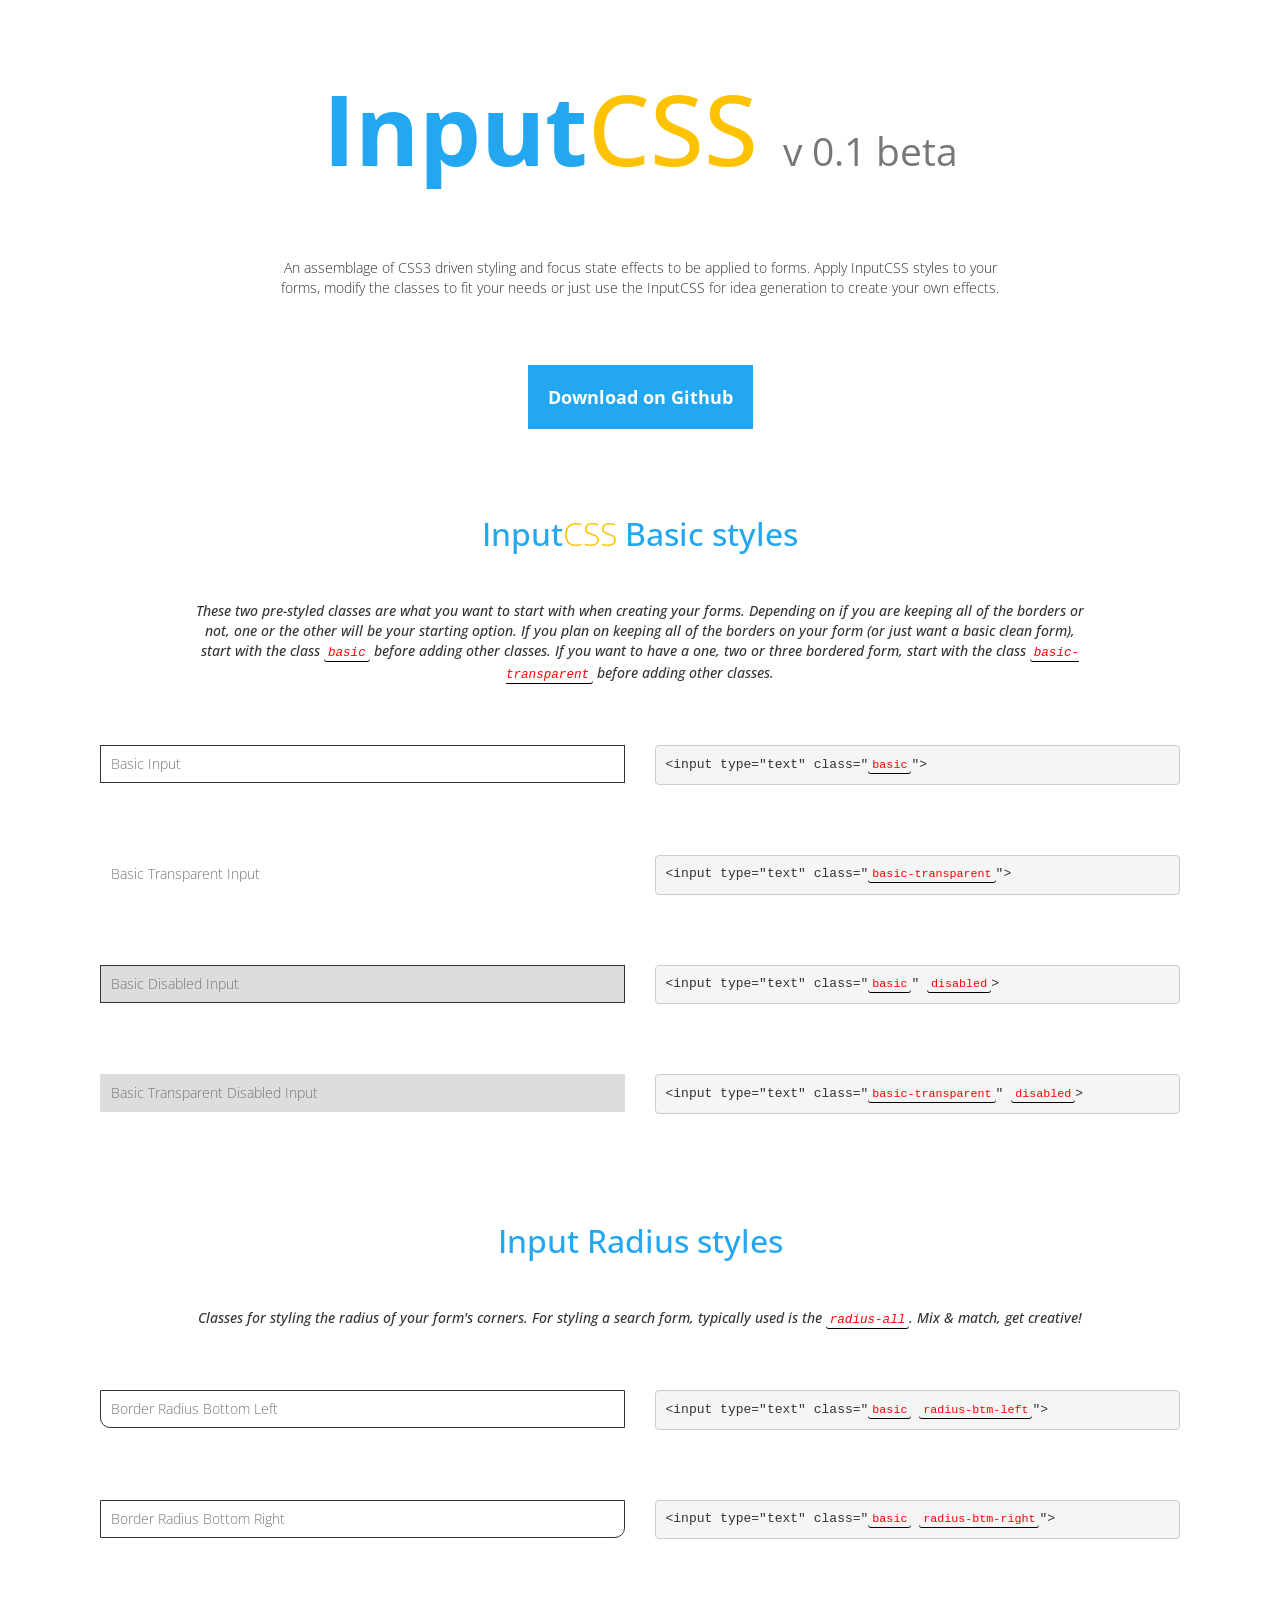
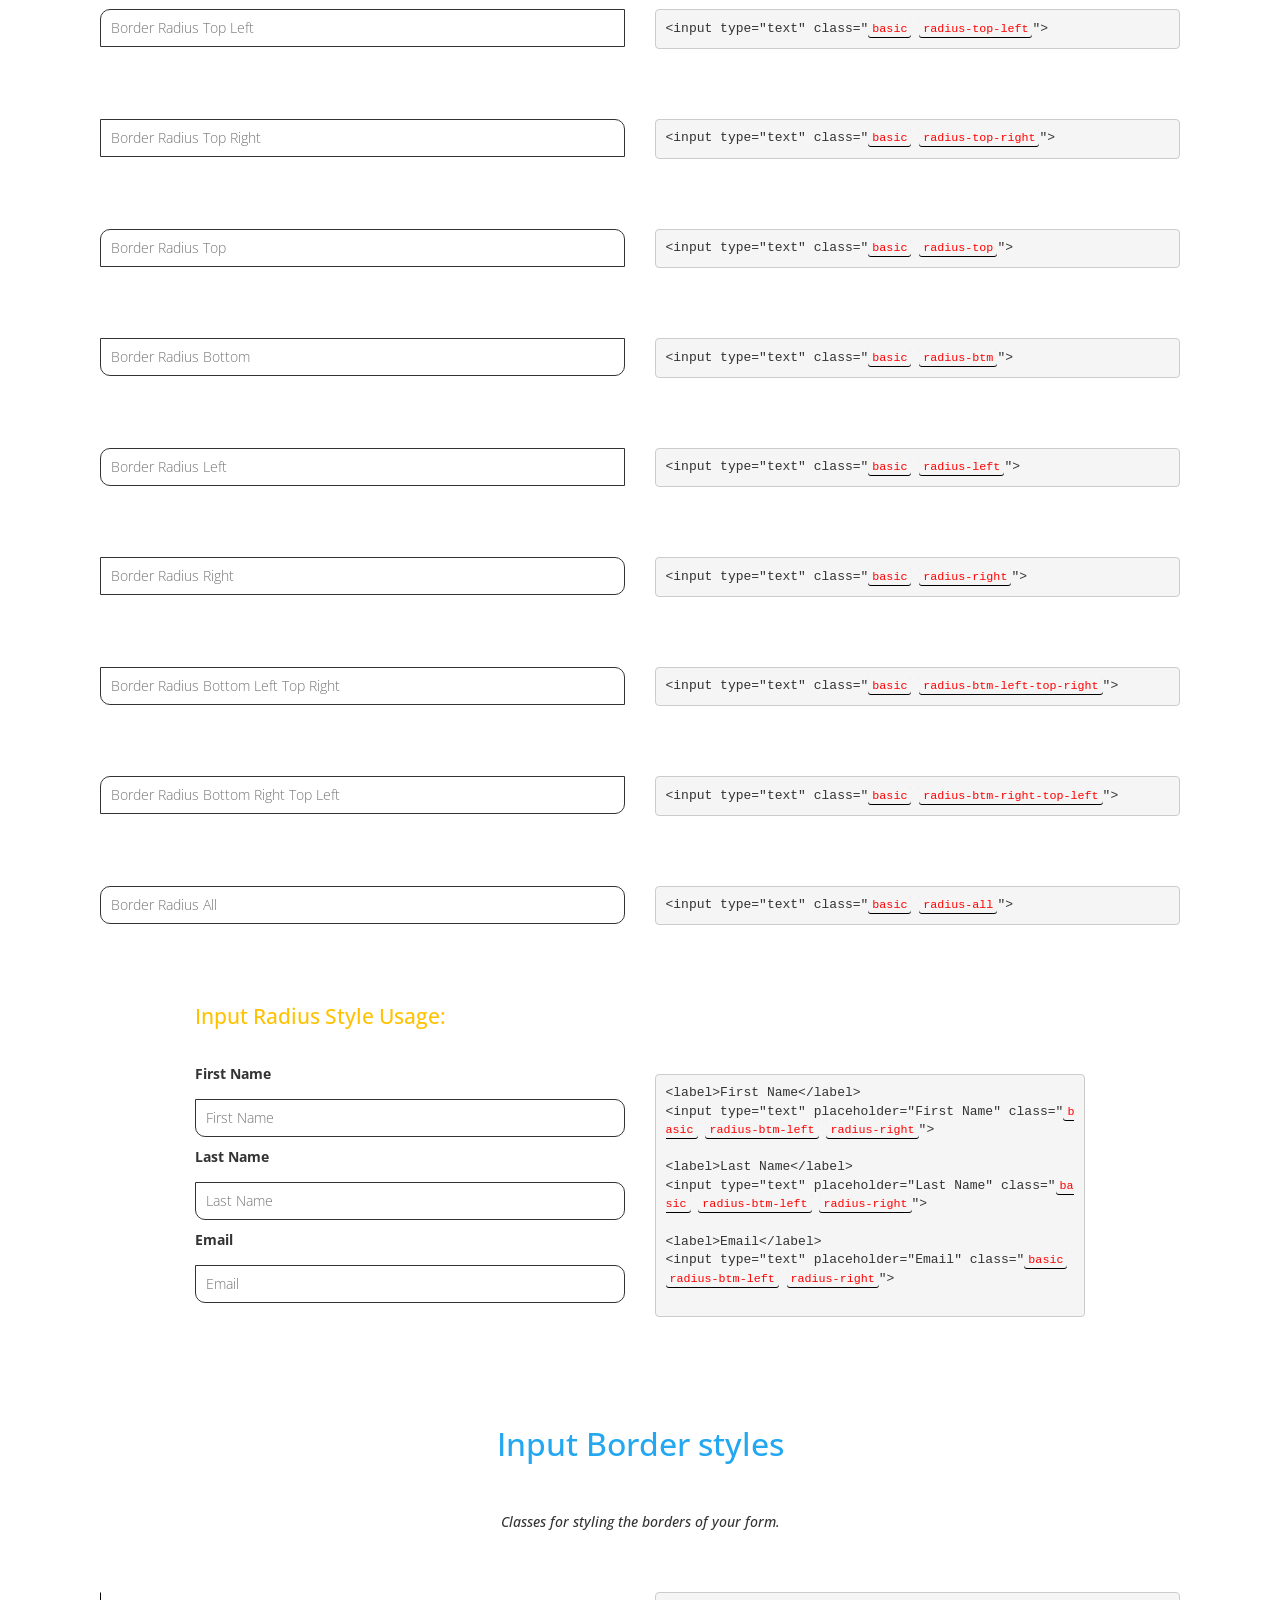
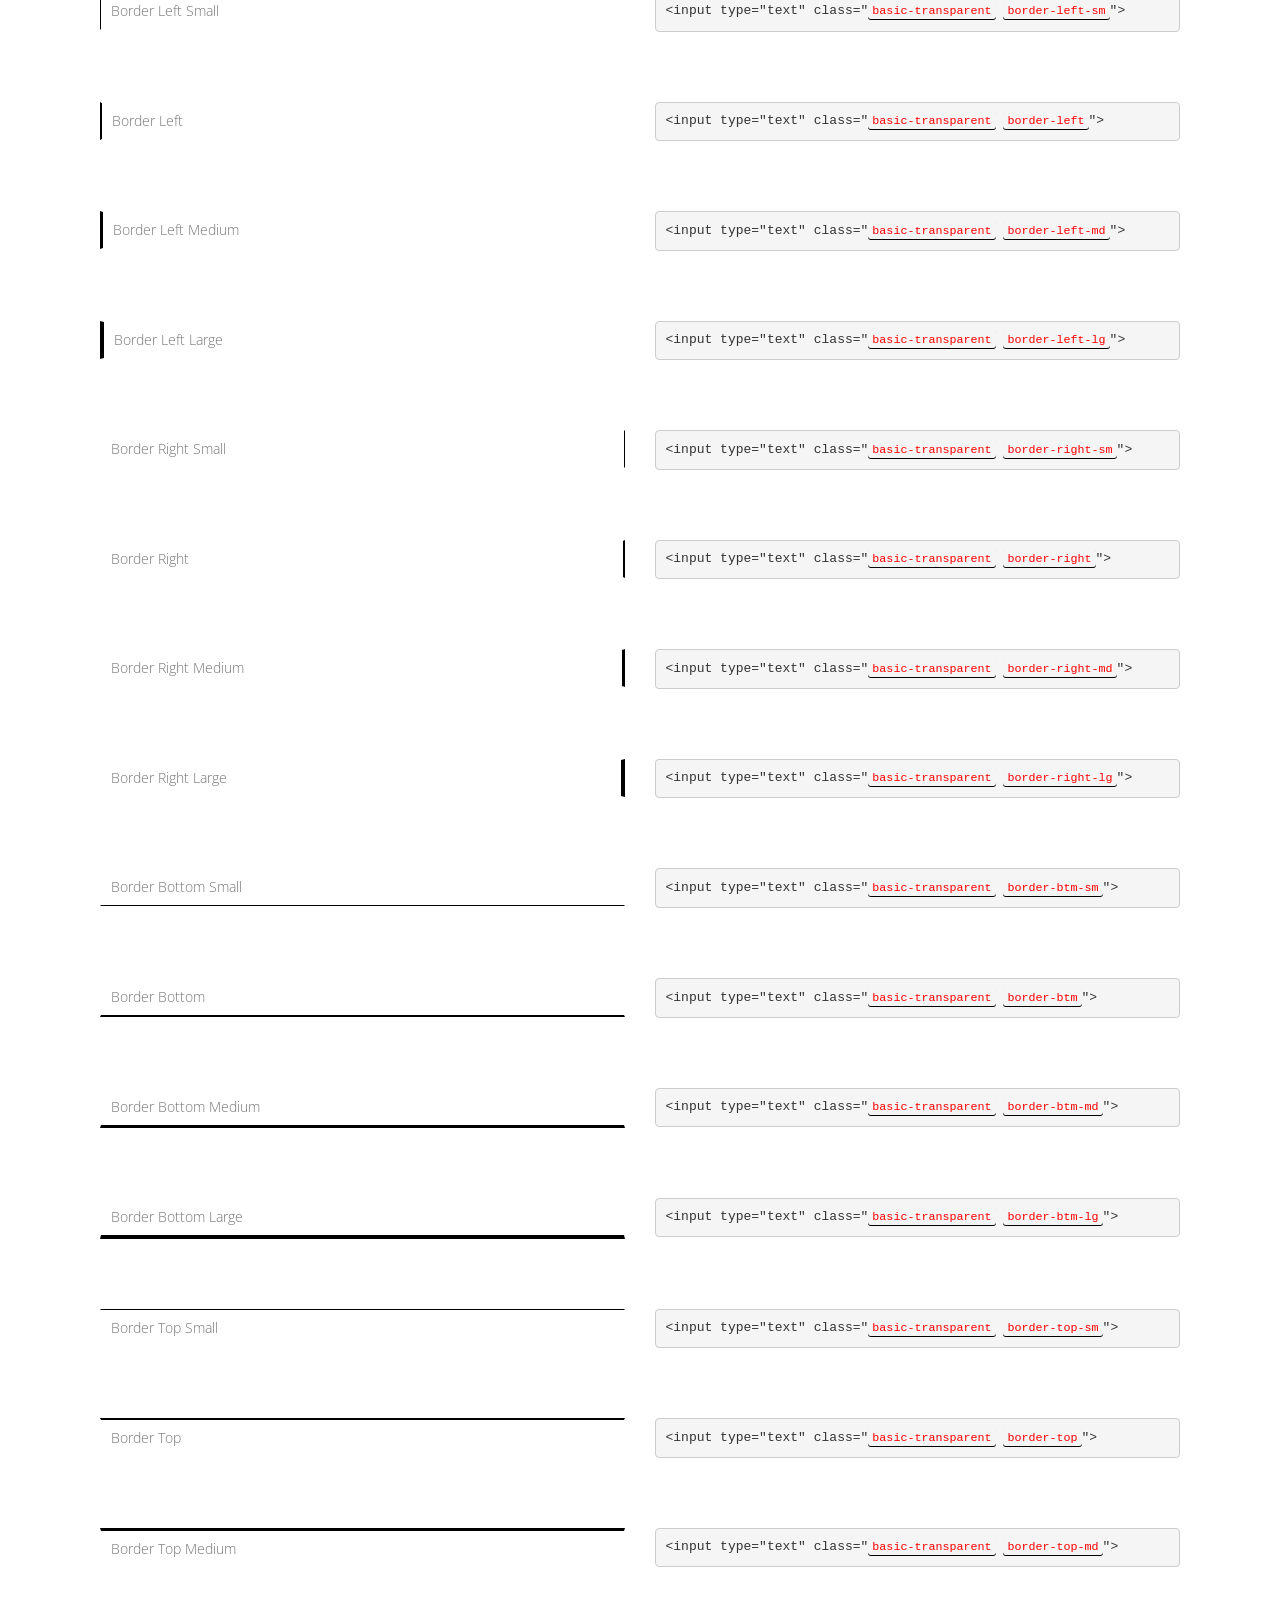
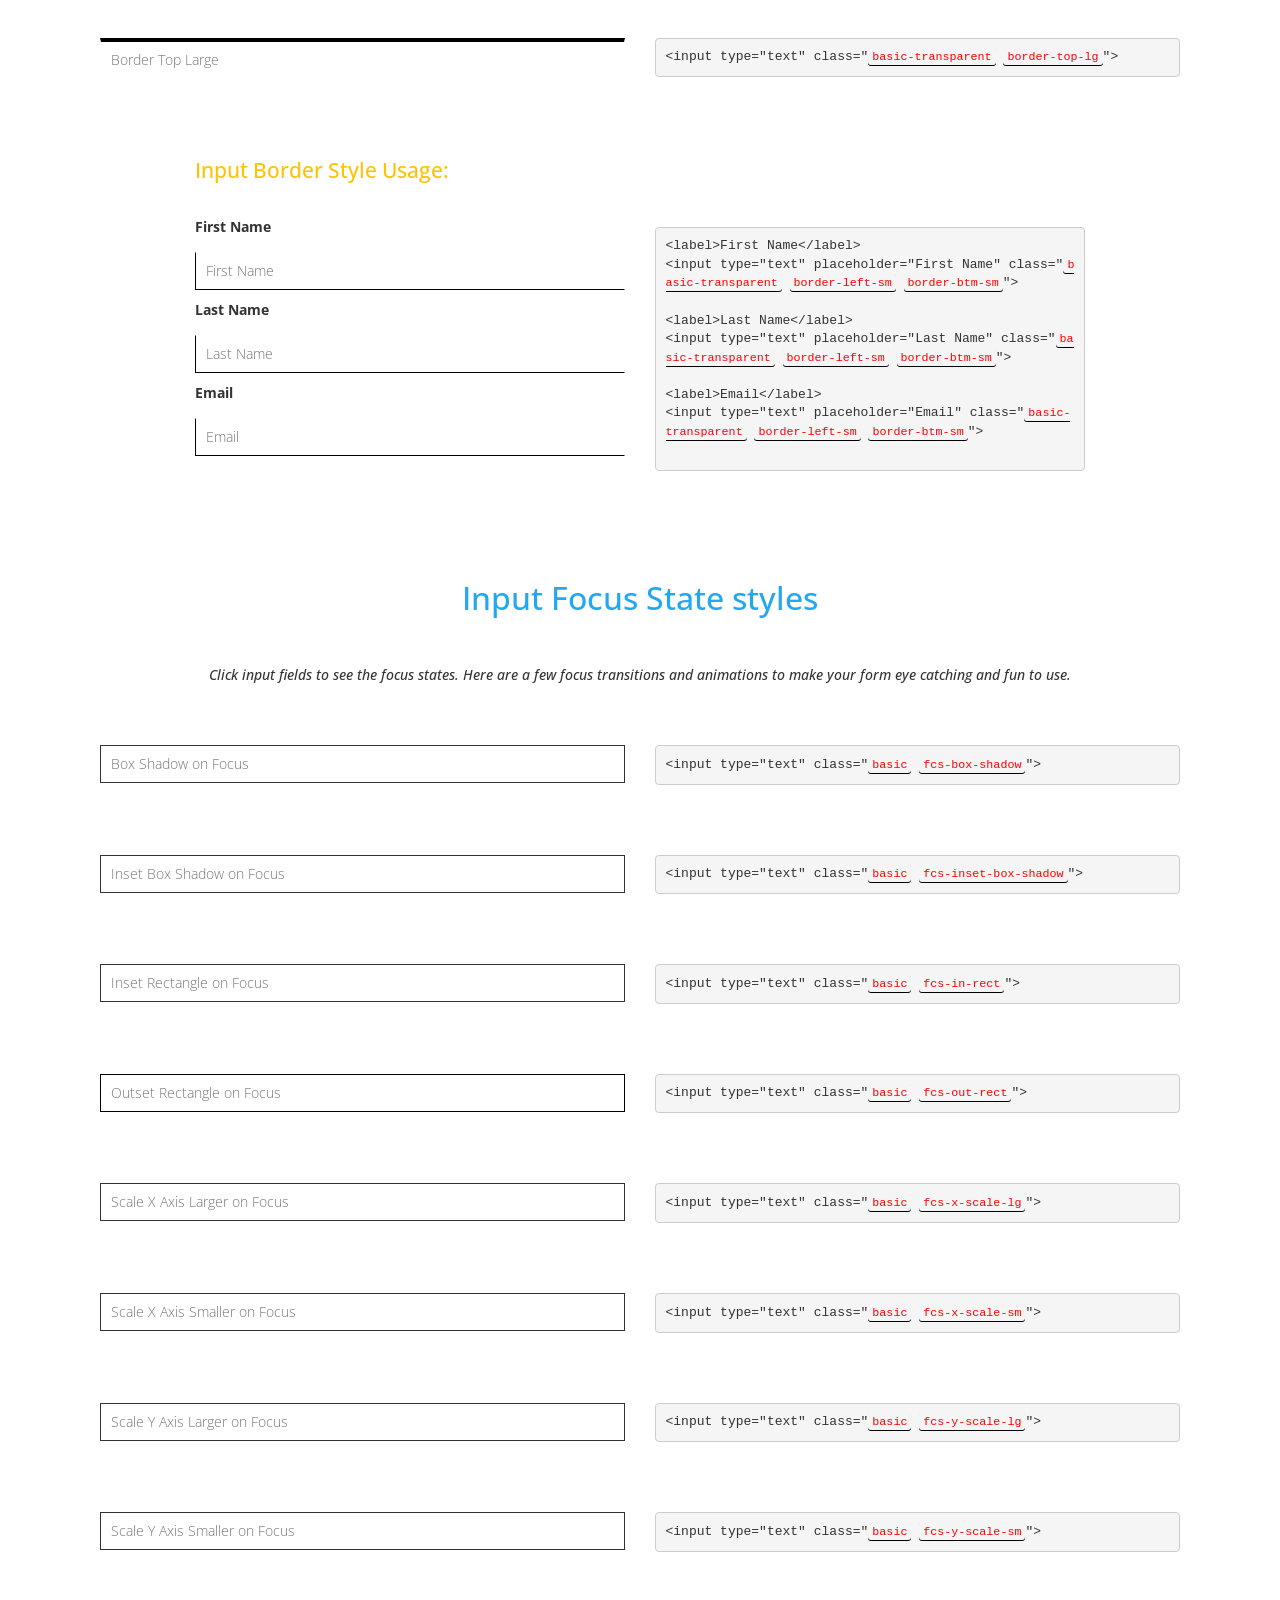
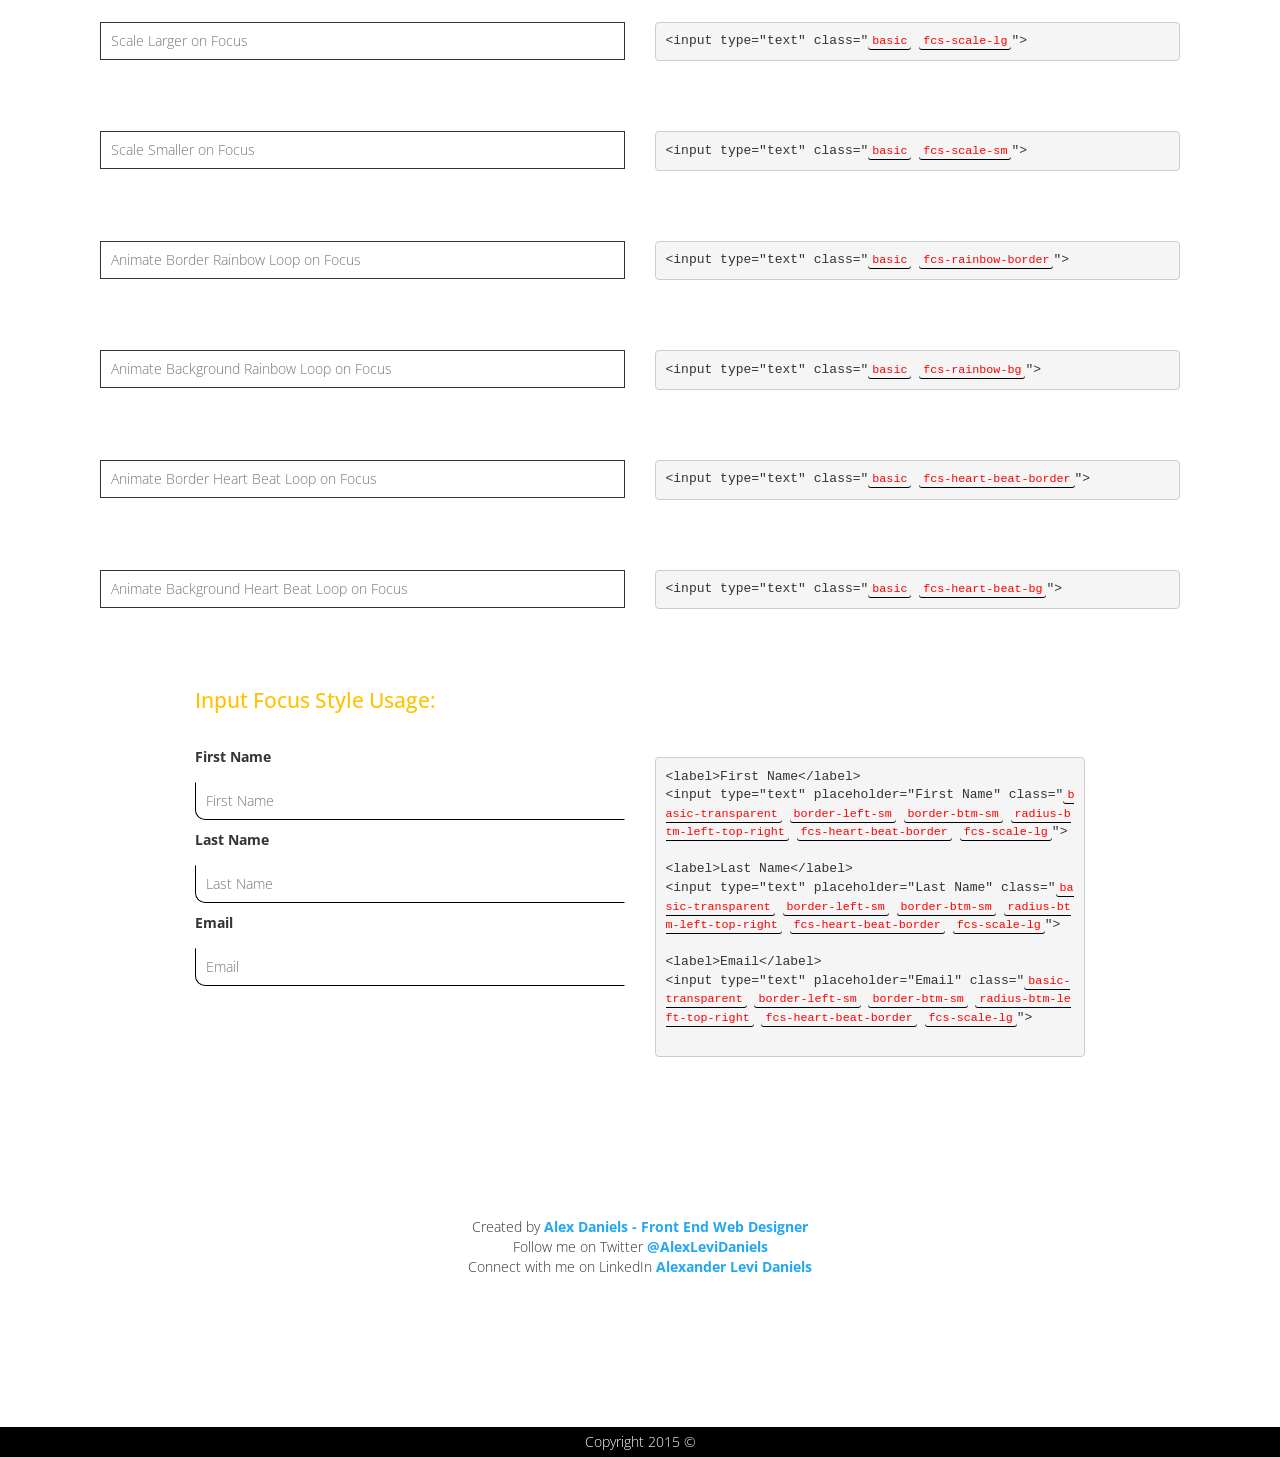
==== commit c73dc936: "edited bottom of page contact info" ====
--- a/inputcss.html
+++ b/inputcss.html
@@ -603,8 +603,8 @@
 	<div>
 		<p class="created-by">
 			Created by <a href="http://iamalexdaniels.com/">Alex Daniels - Front End Web Designer</a><br>
-			Follow me on twitter <a href="https://twitter.com/AlexLeviDaniels">@AlexLeviDaniels</a><br>
-			Connect with me on <a href="https://www.linkedin.com/in/alexlevidaniels">Alexander Levi Daniels</a>
+			Follow me on Twitter <a href="https://twitter.com/AlexLeviDaniels">@AlexLeviDaniels</a><br>
+			Connect with me on LinkedIn <a href="https://www.linkedin.com/in/alexlevidaniels">Alexander Levi Daniels</a>
 		</p>
 	</div>
 
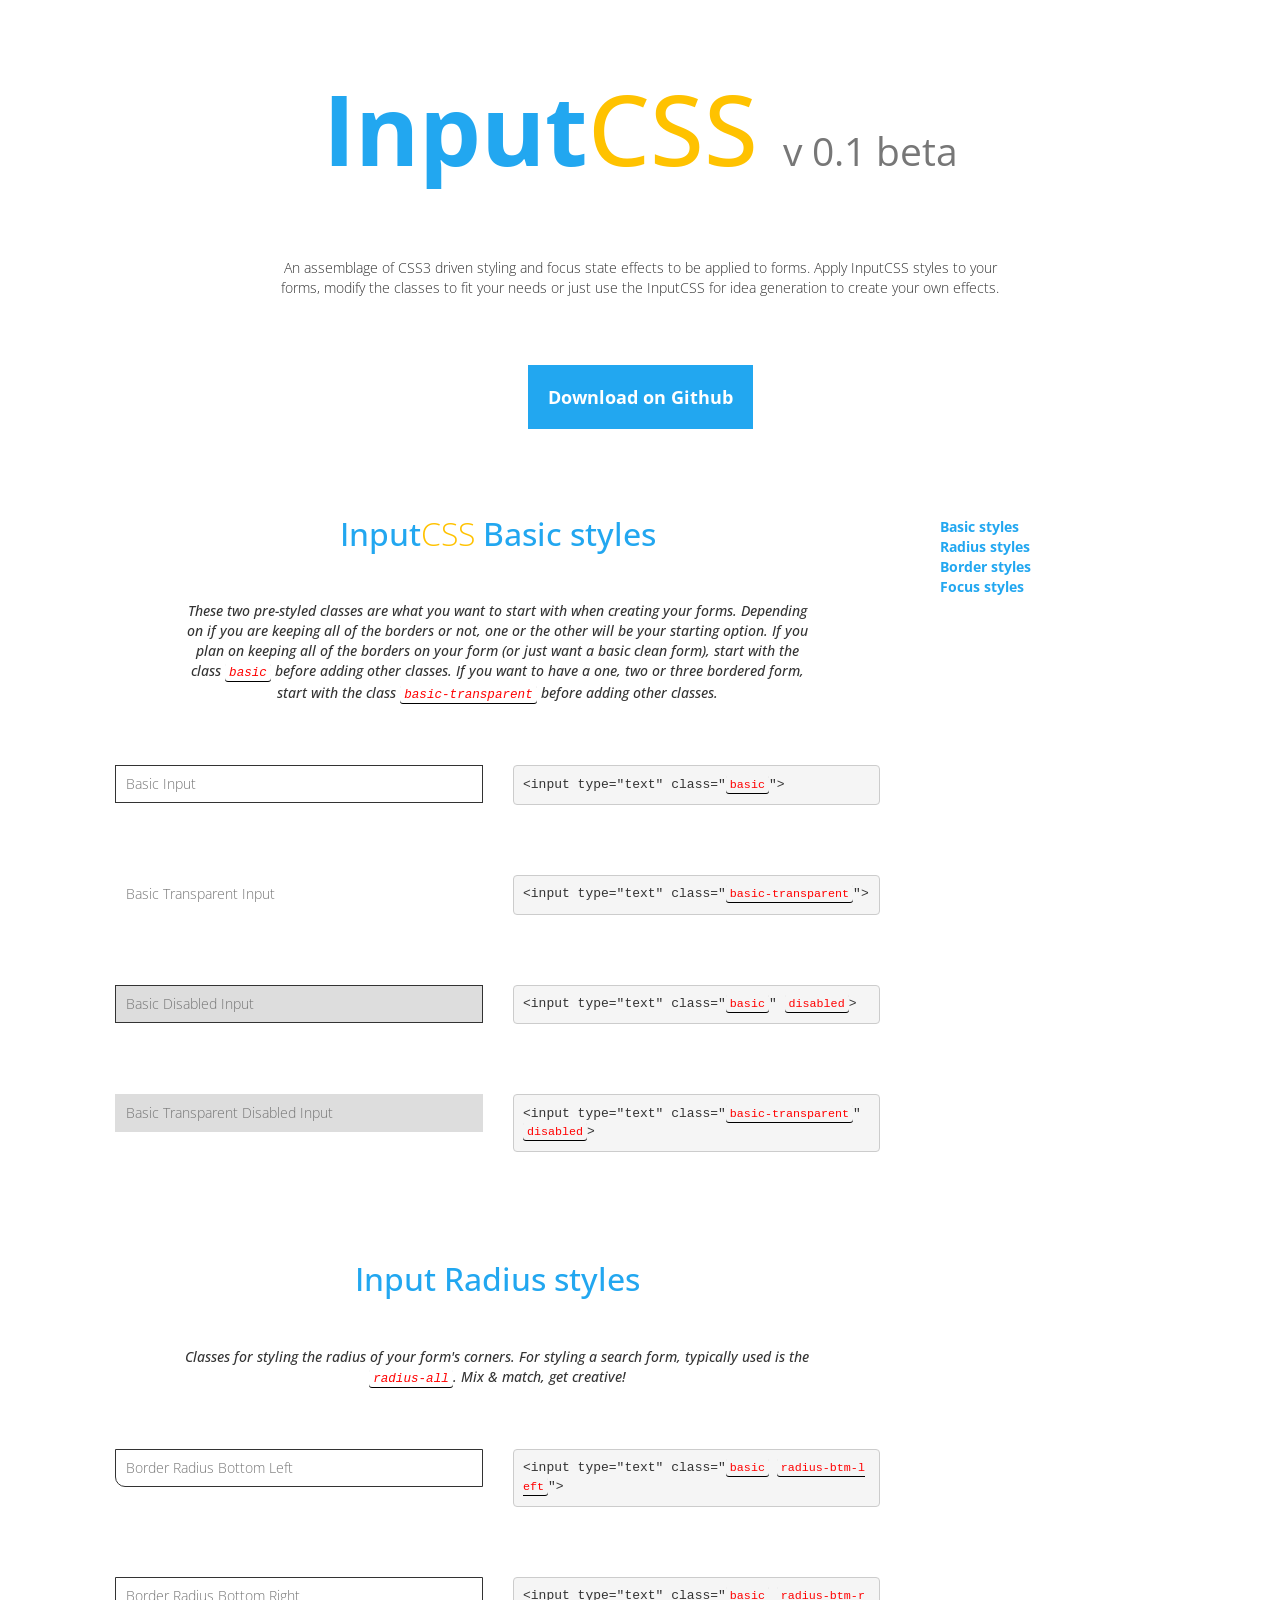
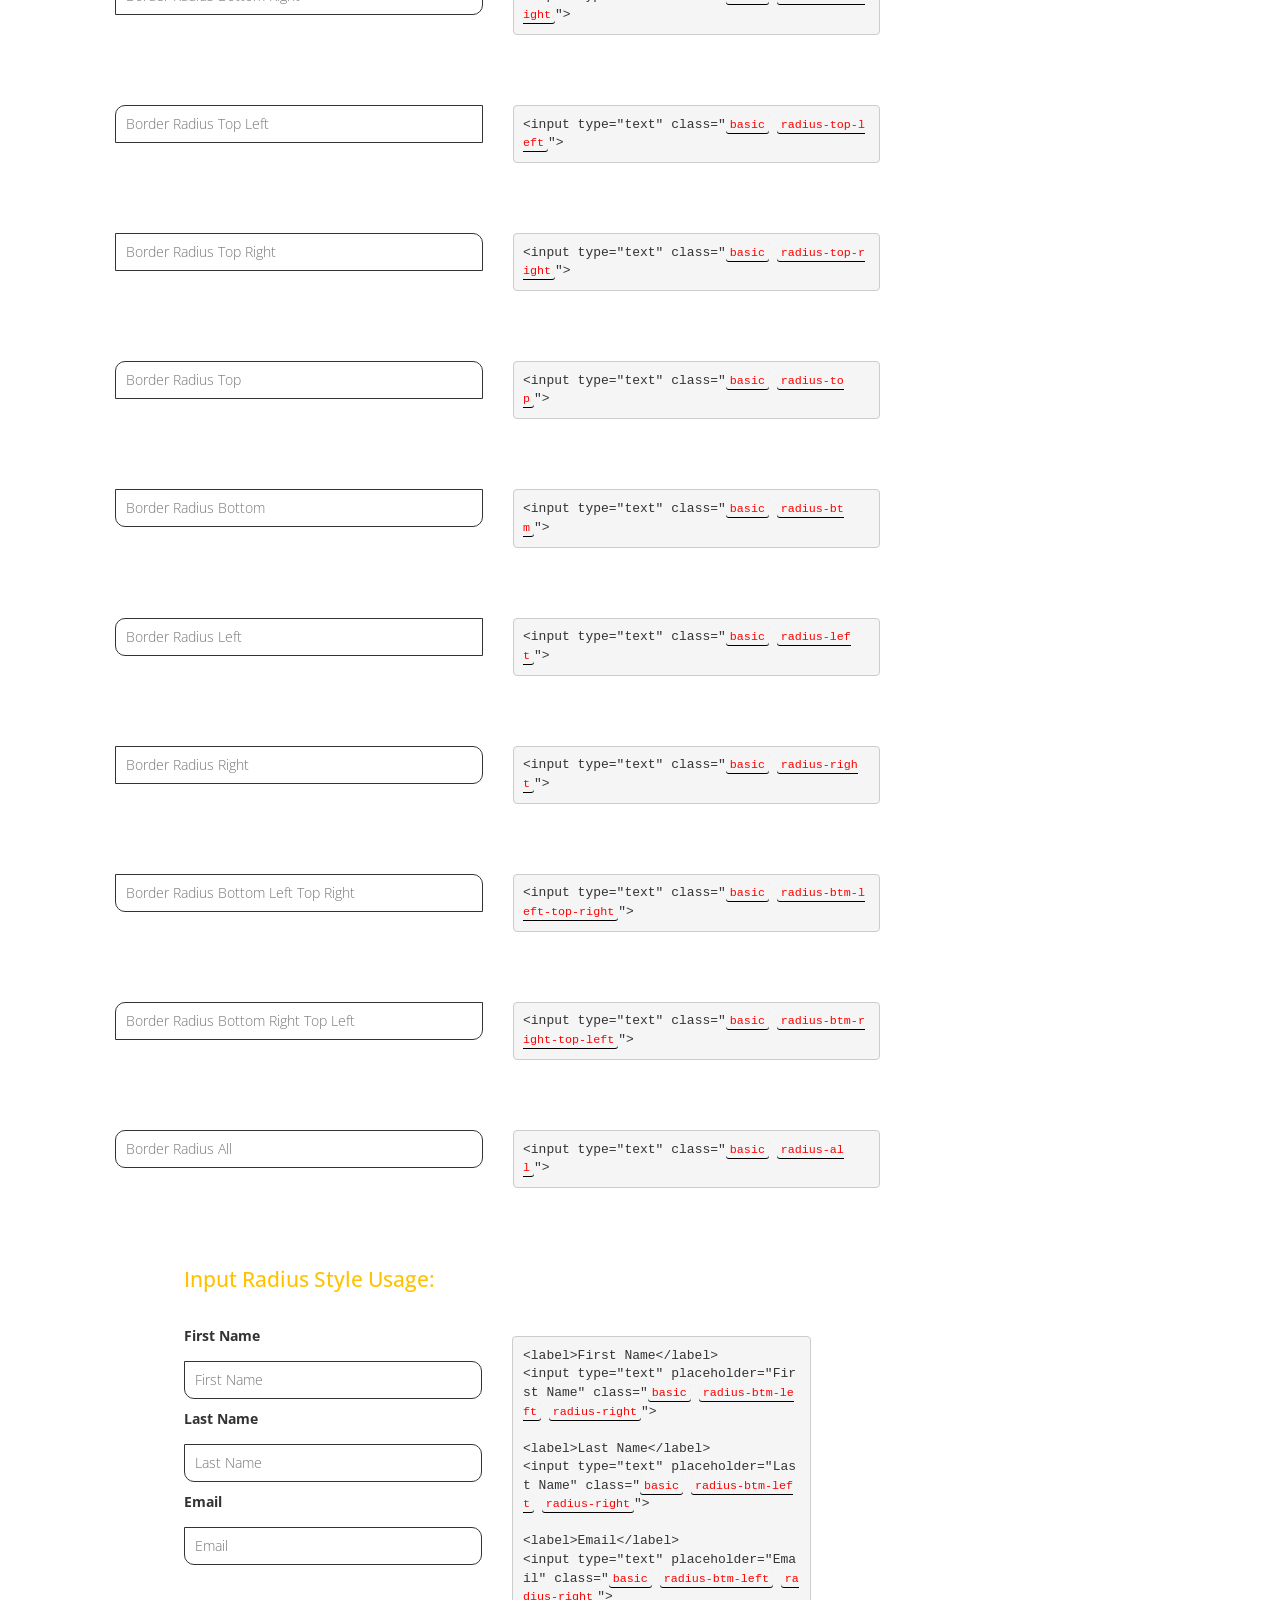
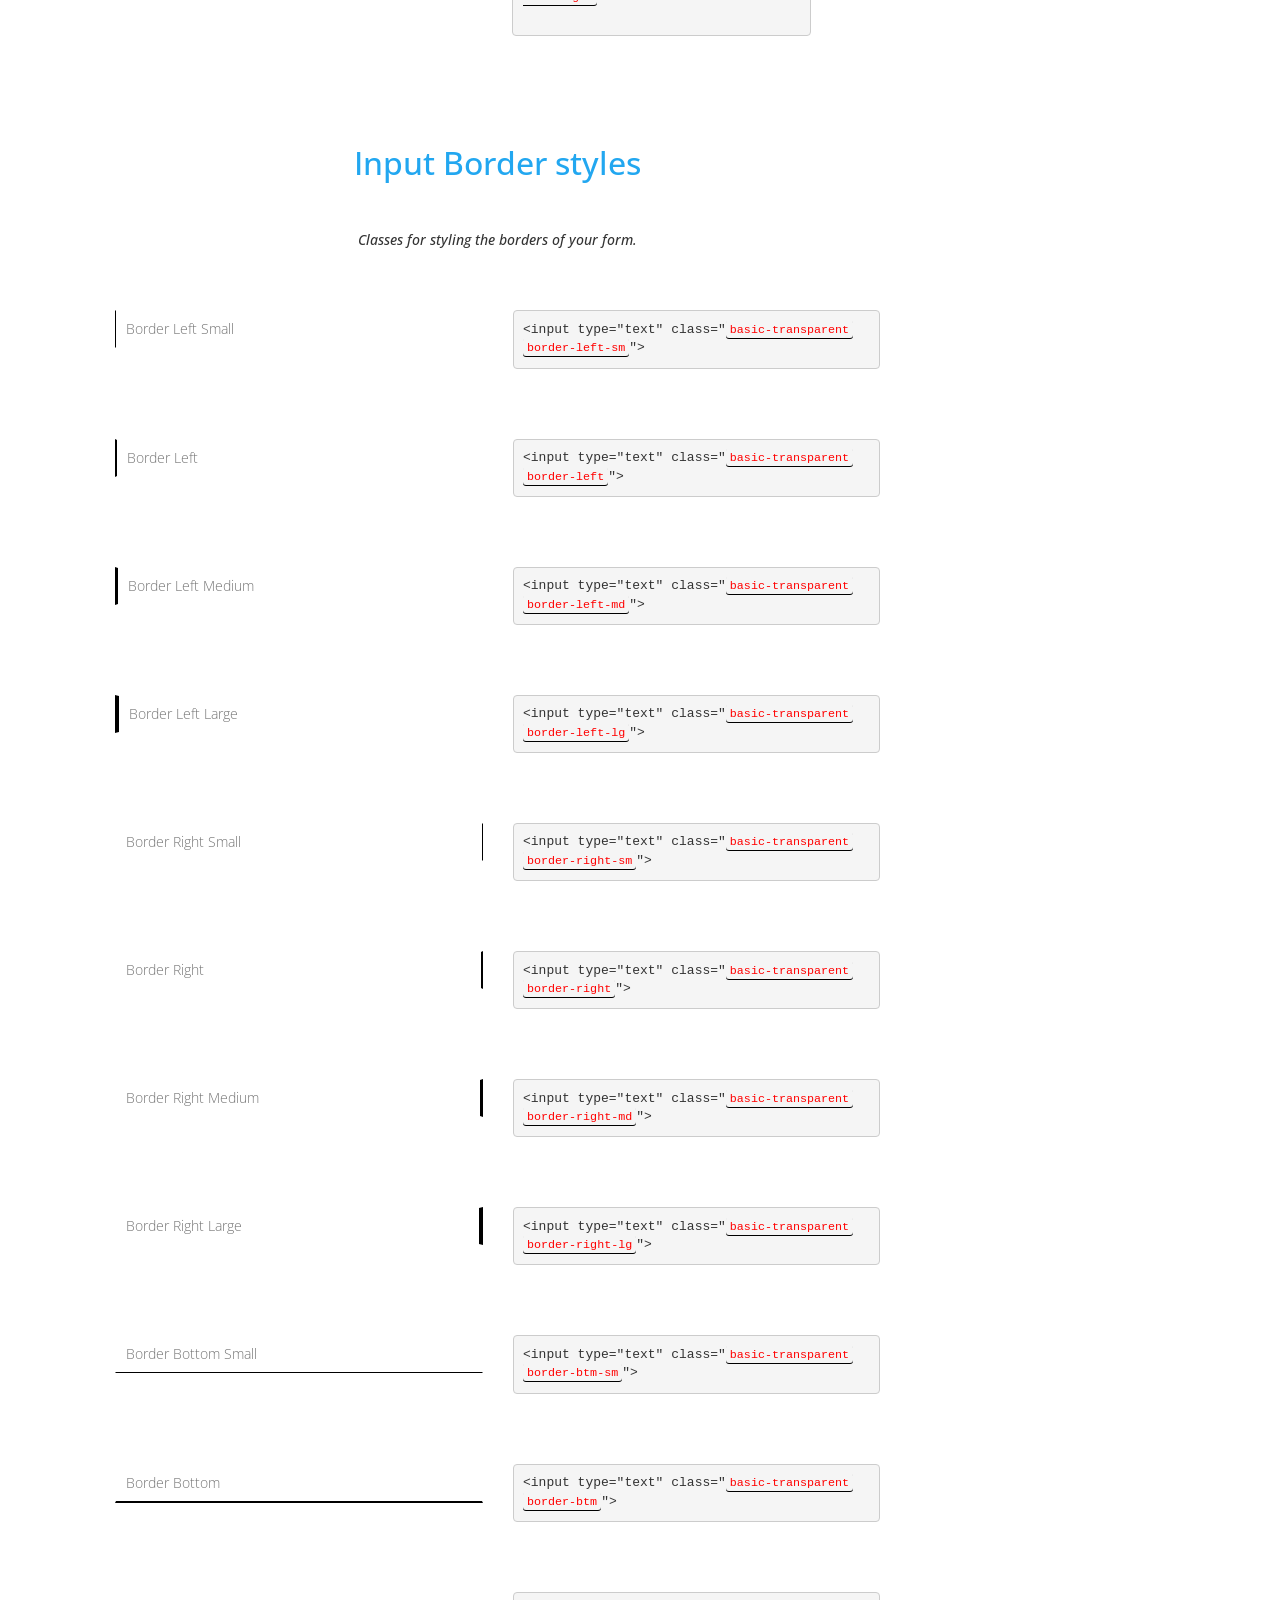
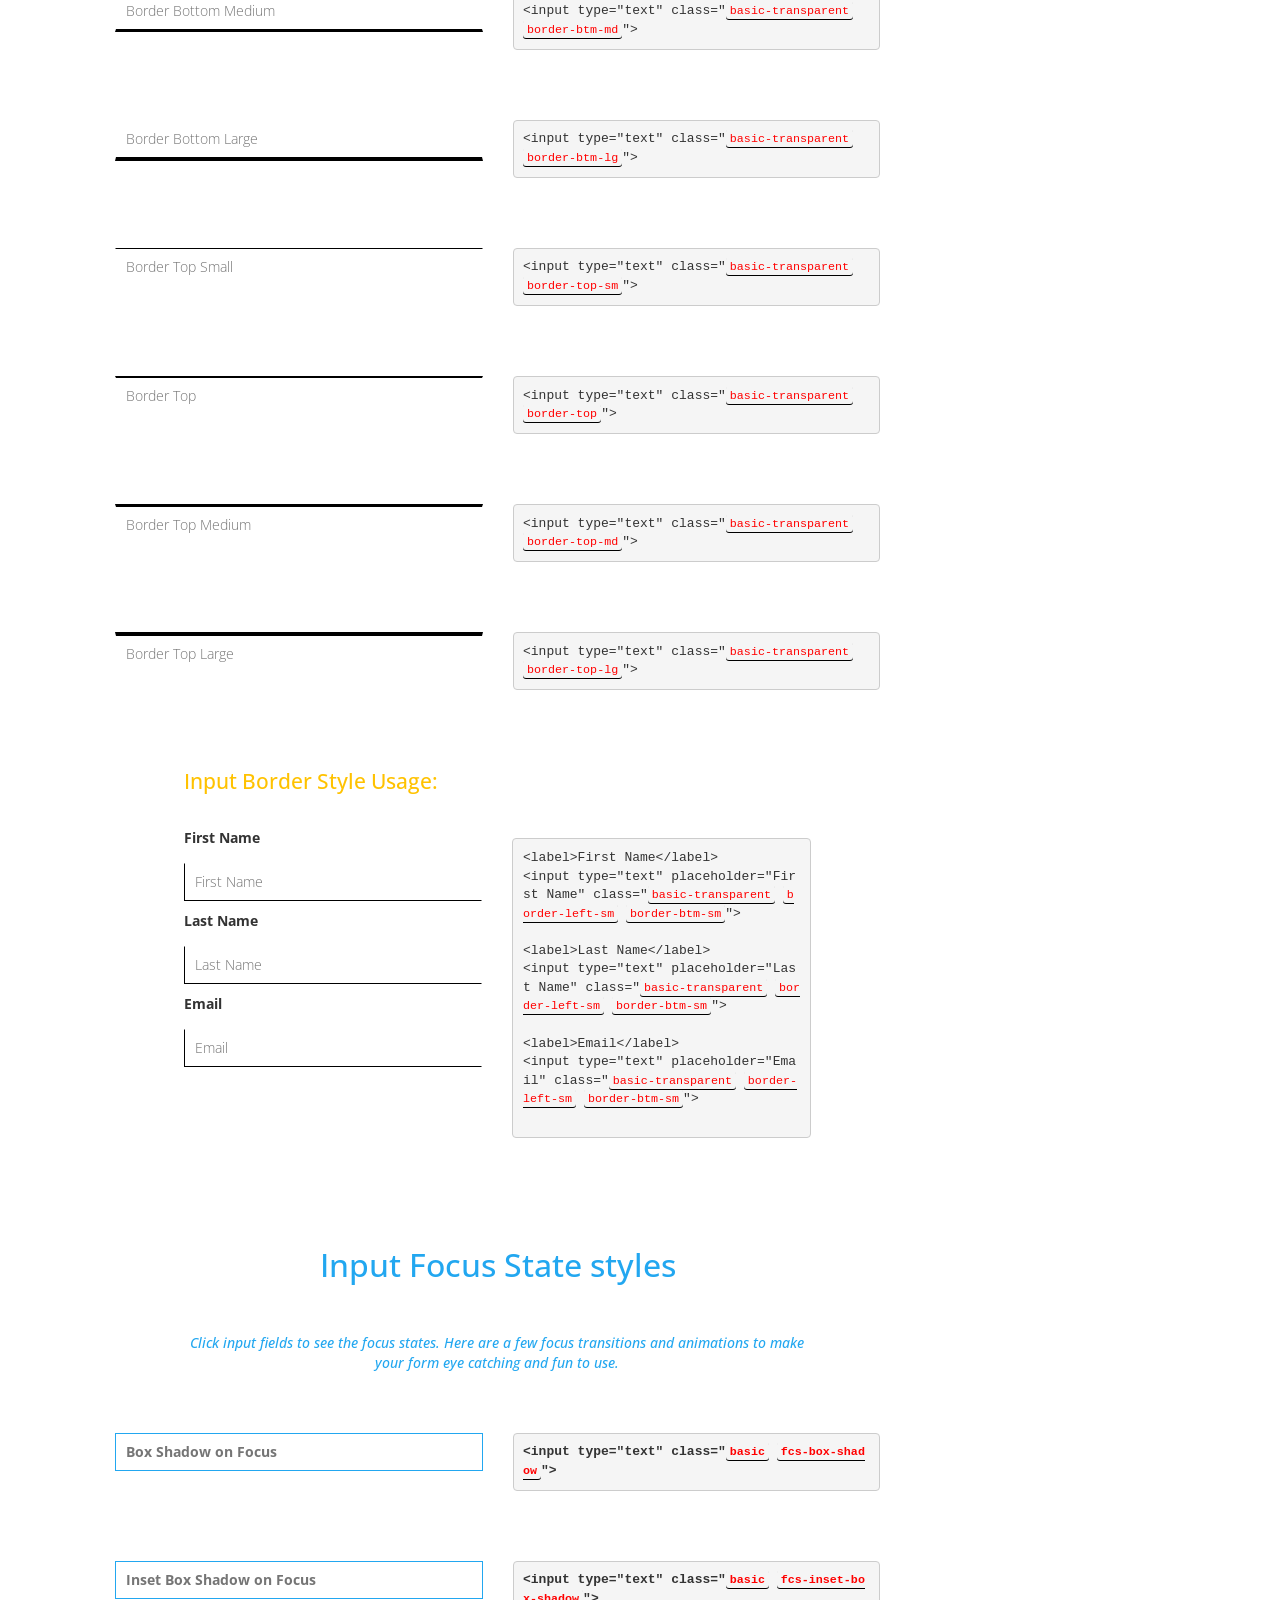
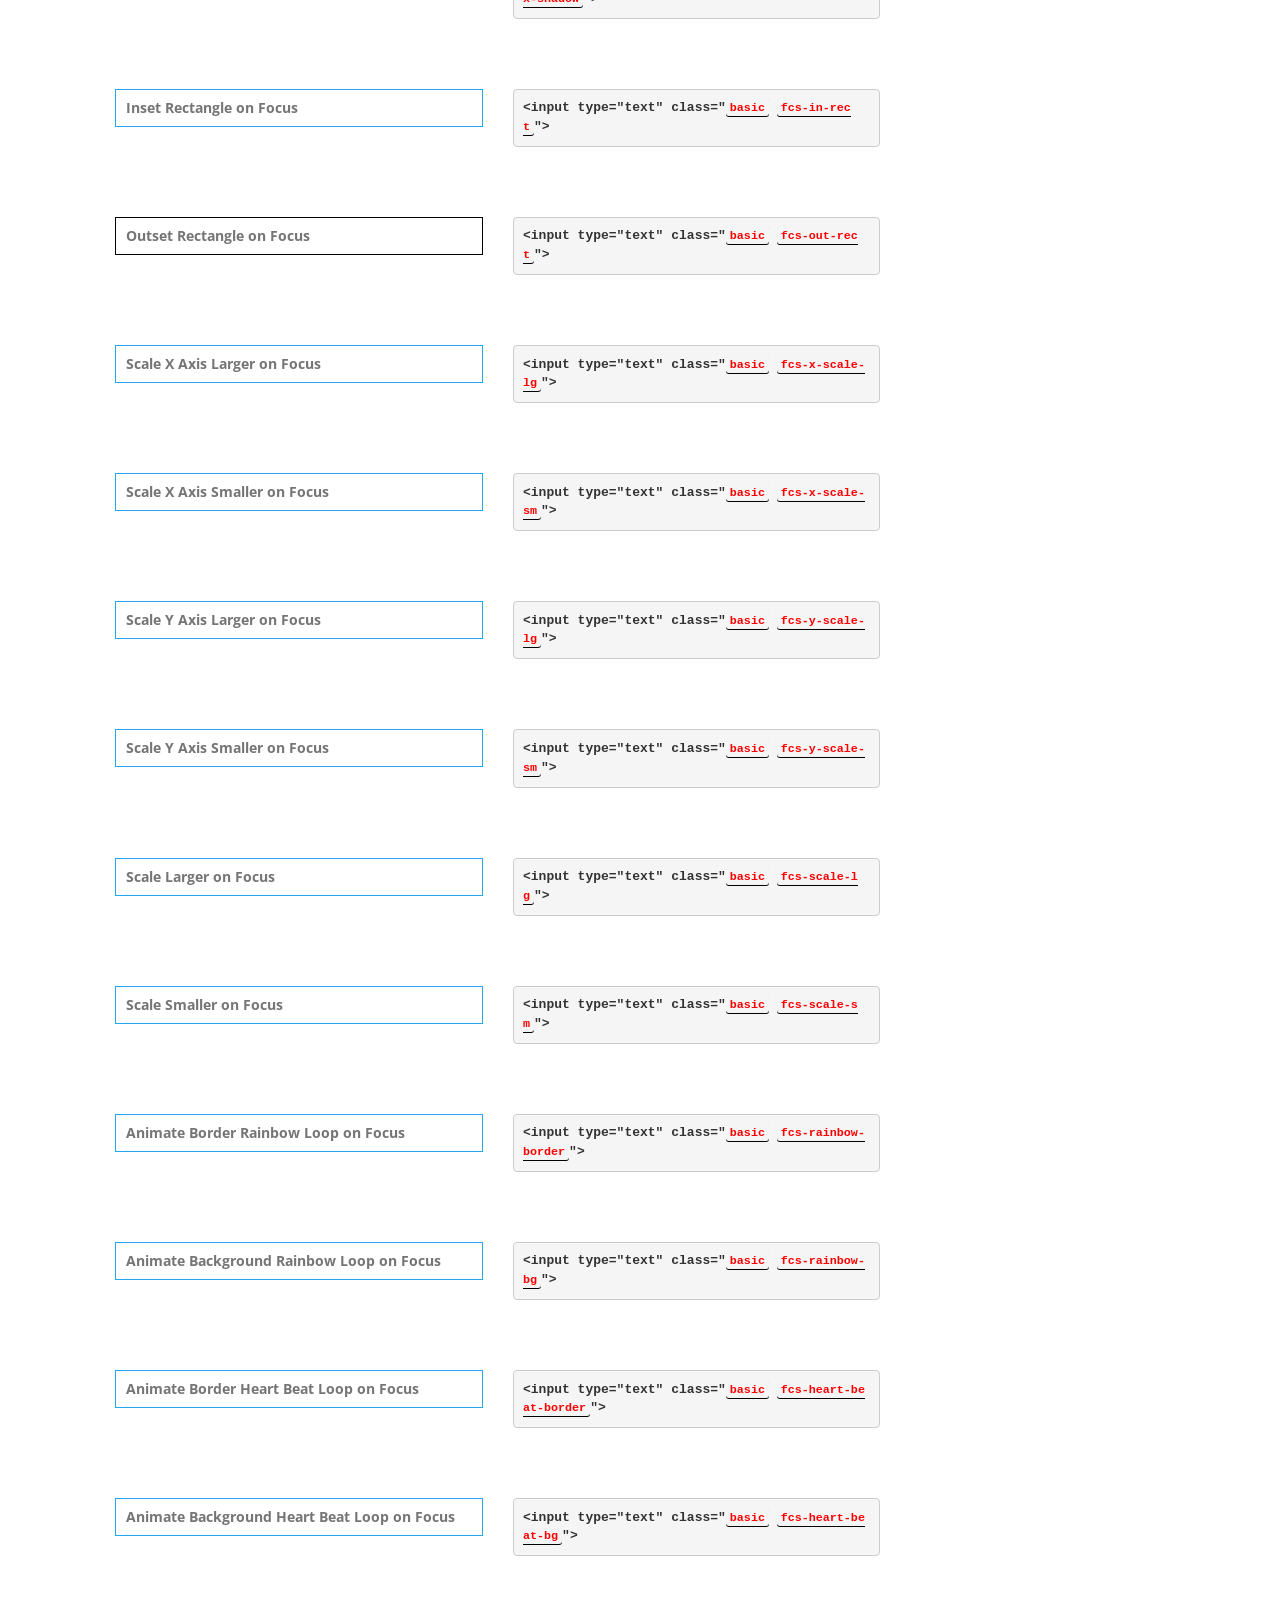
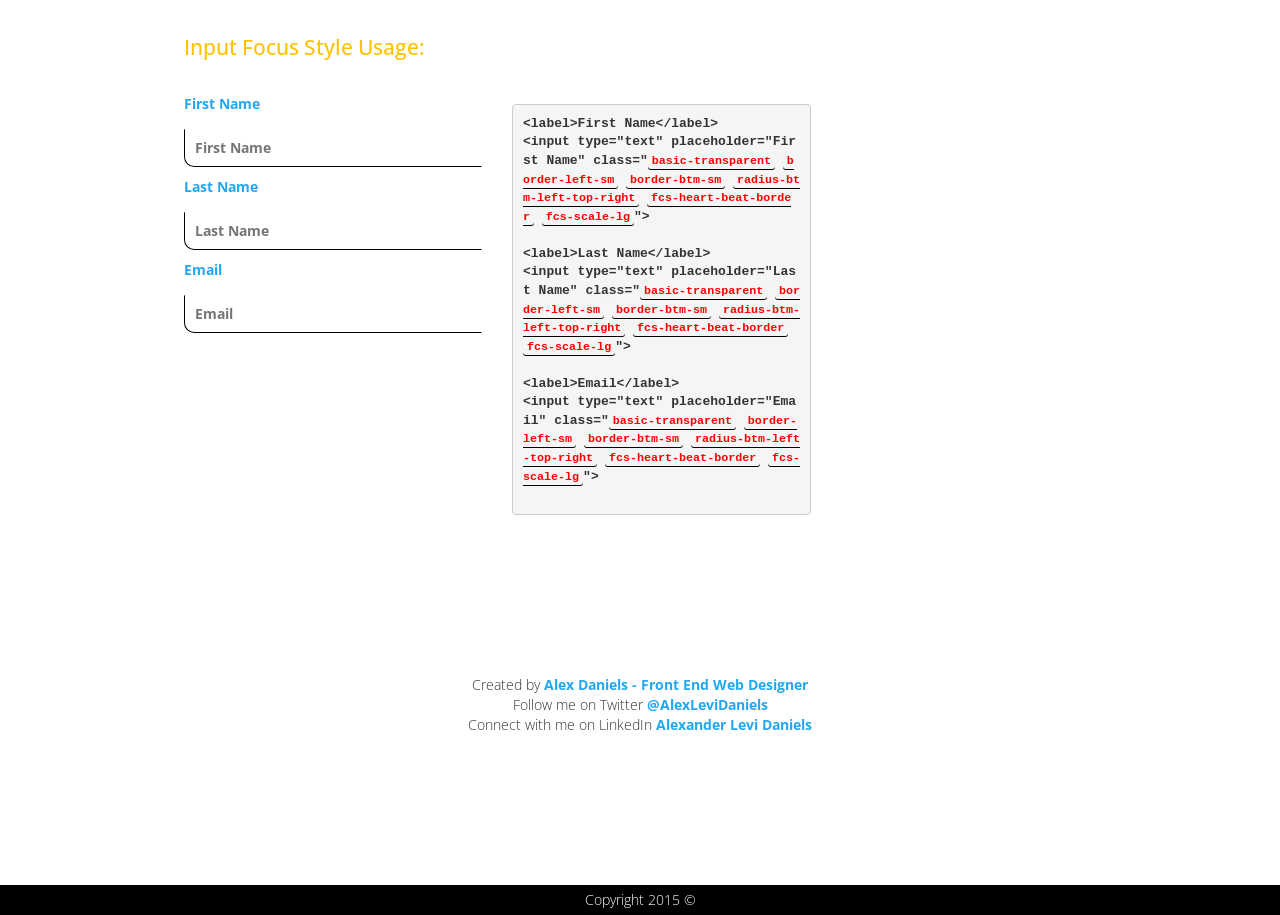
==== commit 034378b1: "side nav" ====
--- a/inputcss.html
+++ b/inputcss.html
@@ -16,585 +16,603 @@
 		<h1>Input<span>CSS</span> <small>v 0.1 beta</small></h1>
 		<p class="text-center col-sm-offset-2 col-sm-8 col-xs-12">An assemblage of CSS3 driven styling and focus state effects to be applied to forms. Apply InputCSS styles to your forms, modify the classes to fit your needs or just use the InputCSS for idea generation to create your own effects.</p>
 		<p class="text-center col-xs-12 btn"><a target="_blank" href="https://github.com/alexdaniels11/InputCSS">Download on Github</a></p>
-		<!--<p class="text-center col-xs-12 link"><a href="">Read Tutorial &#10142;</a></p>-->
-		<h2 class="col-xs-12 h2-title">Input<span>CSS</span> Basic styles</h2>
-		<div class="col-xs-12"><em class="col-sm-offset-1 col-sm-10 col-xs-12">These two pre-styled classes are what you want to start with when creating your forms. Depending on if you are keeping all of the borders or not, one or the other will be your starting option. If you plan on keeping all of the borders on your form (or just want a basic clean form), start with the class <kbd>basic</kbd> before adding other classes. If you want to have a one, two or three bordered form, start with the class <kbd>basic-transparent</kbd> before adding other classes.</em></div>
-
-		<div class="input-samplecode col-xs-12">
-			<div class="col-md-6">
-				<input type="text" placeholder="Basic Input" class="basic"/>
+
+		<div class="col-sm-9">
+			<!--<p class="text-center col-xs-12 link"><a href="">Read Tutorial &#10142;</a></p>-->
+			<a name="basic-styles">
+				<h2 class="col-xs-12 h2-title">Input<span>CSS</span> Basic styles</h2>
+			</a>
+			<div class="col-xs-12"><em class="col-sm-offset-1 col-sm-10 col-xs-12">These two pre-styled classes are what you want to start with when creating your forms. Depending on if you are keeping all of the borders or not, one or the other will be your starting option. If you plan on keeping all of the borders on your form (or just want a basic clean form), start with the class <kbd>basic</kbd> before adding other classes. If you want to have a one, two or three bordered form, start with the class <kbd>basic-transparent</kbd> before adding other classes.</em></div>
+
+			<div class="input-samplecode col-xs-12">
+				<div class="col-md-6">
+					<input type="text" placeholder="Basic Input" class="basic">
+				</div>
+				<div class="col-md-6">
+					<div class="highlight">
+						<pre><code>&lt;input type="text" class="<kbd>basic</kbd>"&gt;</code></pre>
+					</div>
+				</div>
 			</div>
-			<div class="col-md-6">
-				<div class="highlight">
-					<pre><code>&lt;input type="text" class="<kbd>basic</kbd>"&gt;</code></pre>
+
+			<div class="input-samplecode col-xs-12">
+				<div class="col-md-6">
+					<input type="text" placeholder="Basic Transparent Input" class="basic-transparent">
+				</div>
+				<div class="col-md-6">
+					<div class="highlight">
+						<pre><code>&lt;input type="text" class="<kbd>basic-transparent</kbd>"&gt;</code></pre>
+					</div>
 				</div>
 			</div>
+
+			<div class="input-samplecode col-xs-12">
+				<div class="col-md-6">
+					<input type="text" placeholder="Basic Disabled Input" class="basic" disabled>
+				</div>
+				<div class="col-md-6">
+					<div class="highlight">
+						<pre><code>&lt;input type="text" class="<kbd>basic</kbd>" <kbd>disabled</kbd>&gt;</code></pre>
+					</div>
+				</div>
+			</div>
+
+			<div class="input-samplecode col-xs-12">
+				<div class="col-md-6">
+					<input type="text" placeholder="Basic Transparent Disabled Input" class="basic-transparent" disabled>
+				</div>
+				<div class="col-md-6">
+					<div class="highlight">
+						<pre><code>&lt;input type="text" class="<kbd>basic-transparent</kbd>" <kbd>disabled</kbd>&gt;</code></pre>
+					</div>
+				</div>
+			</div>
+
+			<a name="radius-styles">
+				<h2 class="col-xs-12 h2-title">Input Radius styles</h2>
+			</a>
+			<div class="col-xs-12"><em class="col-sm-offset-1 col-sm-10 col-xs-12">Classes for styling the radius of your form's corners. For styling a search form, typically used is the <kbd>radius-all</kbd>. Mix & match, get creative!</em></div>
+			
+			<section>
+
+				<div class="input-samplecode col-xs-12">
+					<div class="col-md-6">
+						<input type="text" placeholder="Border Radius Bottom Left" class="basic radius-btm-left">
+					</div>
+					<div class="col-md-6">
+						<div class="highlight">
+							<pre><code>&lt;input type="text" class="<kbd>basic</kbd> <kbd>radius-btm-left</kbd>"&gt;</code></pre>
+						</div>
+					</div>
+				</div>
+
+				<div class="input-samplecode col-xs-12">
+					<div class="col-md-6">
+						<input type="text" placeholder="Border Radius Bottom Right" class="basic radius-btm-right">
+					</div>
+					<div class="col-md-6">
+						<div class="highlight">
+							<pre><code>&lt;input type="text" class="<kbd>basic</kbd> <kbd>radius-btm-right</kbd>"&gt;</code></pre>
+						</div>
+					</div>
+				</div>
+
+				<div class="input-samplecode col-xs-12">
+					<div class="col-md-6">
+						<input type="text" placeholder="Border Radius Top Left" class="basic radius-top-left">
+					</div>
+					<div class="col-md-6">
+						<div class="highlight">
+							<pre><code>&lt;input type="text" class="<kbd>basic</kbd> <kbd>radius-top-left</kbd>"&gt;</code></pre>
+						</div>
+					</div>
+				</div>
+
+				<div class="input-samplecode col-xs-12">
+					<div class="col-md-6">
+						<input type="text" placeholder="Border Radius Top Right" class="basic radius-top-right">
+					</div>
+					<div class="col-md-6">
+						<div class="highlight">
+							<pre><code>&lt;input type="text" class="<kbd>basic</kbd> <kbd>radius-top-right</kbd>"&gt;</code></pre>
+						</div>
+					</div>
+				</div>
+
+				<div class="input-samplecode col-xs-12">
+					<div class="col-md-6">
+						<input type="text" placeholder="Border Radius Top" class="basic radius-top">
+					</div>
+					<div class="col-md-6">
+						<div class="highlight">
+							<pre><code>&lt;input type="text" class="<kbd>basic</kbd> <kbd>radius-top</kbd>"&gt;</code></pre>
+						</div>
+					</div>
+				</div>
+
+				<div class="input-samplecode col-xs-12">
+					<div class="col-md-6">
+						<input type="text" placeholder="Border Radius Bottom" class="basic radius-btm">
+					</div>
+					<div class="col-md-6">
+						<div class="highlight">
+							<pre><code>&lt;input type="text" class="<kbd>basic</kbd> <kbd>radius-btm</kbd>"&gt;</code></pre>
+						</div>
+					</div>
+				</div>
+				
+				<div class="input-samplecode col-xs-12">
+					<div class="col-md-6">
+						<input type="text" placeholder="Border Radius Left" class="basic radius-left">
+					</div>
+					<div class="col-md-6">
+						<div class="highlight">
+							<pre><code>&lt;input type="text" class="<kbd>basic</kbd> <kbd>radius-left</kbd>"&gt;</code></pre>
+						</div>
+					</div>
+				</div>
+
+				<div class="input-samplecode col-xs-12">
+					<div class="col-md-6">
+						<input type="text" placeholder="Border Radius Right" class="basic radius-right">
+					</div>
+					<div class="col-md-6">
+						<div class="highlight">
+							<pre><code>&lt;input type="text" class="<kbd>basic</kbd> <kbd>radius-right</kbd>"&gt;</code></pre>
+						</div>
+					</div>
+				</div>
+
+				<div class="input-samplecode col-xs-12">
+					<div class="col-md-6">
+						<input type="text" placeholder="Border Radius Bottom Left Top Right" class="basic radius-btm-left-top-right">
+					</div>
+					<div class="col-md-6">
+						<div class="highlight">
+							<pre><code>&lt;input type="text" class="<kbd>basic</kbd> <kbd>radius-btm-left-top-right</kbd>"&gt;</code></pre>
+						</div>
+					</div>
+				</div>
+
+				<div class="input-samplecode col-xs-12">
+					<div class="col-md-6">
+						<input type="text" placeholder="Border Radius Bottom Right Top Left" class="basic radius-btm-right-top-left">
+					</div>
+					<div class="col-md-6">
+						<div class="highlight">
+							<pre><code>&lt;input type="text" class="<kbd>basic</kbd> <kbd>radius-btm-right-top-left</kbd>"&gt;</code></pre>
+						</div>
+					</div>
+				</div>
+
+				<div class="input-samplecode col-xs-12">
+					<div class="col-md-6">
+						<input type="text" placeholder="Border Radius All" class="basic radius-all">
+					</div>
+					<div class="col-md-6">
+						<div class="highlight">
+							<pre><code>&lt;input type="text" class="<kbd>basic</kbd> <kbd>radius-all</kbd>"&gt;</code></pre>
+						</div>
+					</div>
+				</div>
+
+				<div class="input-samplecode col-xs-offset-1 col-xs-10">
+					<h3 class="col-xs-12">Input Radius Style Usage:</h3>
+					<div class="col-md-6">
+						<label>First Name</label>
+						<input type="text" placeholder="First Name" class="basic radius-btm-left radius-right">
+						<label>Last Name</label>
+						<input type="text" placeholder="Last Name" class="basic radius-btm-left radius-right">
+						<label>Email</label>
+						<input type="text" placeholder="Email" class="basic radius-btm-left radius-right">
+					</div>
+					<div class="col-md-6">
+						<div class="highlight">
+								<pre><code>&lt;label&gt;First Name&lt;/label&gt;<br>&lt;input type="text" placeholder="First Name" class="<kbd>basic</kbd> <kbd>radius-btm-left</kbd> <kbd>radius-right</kbd>"&gt;
+								&lt;label&gt;Last Name&lt;/label&gt;<br>&lt;input type="text" placeholder="Last Name" class="<kbd>basic</kbd> <kbd>radius-btm-left</kbd> <kbd>radius-right</kbd>"&gt;
+								&lt;label&gt;Email&lt;/label&gt;<br>&lt;input type="text" placeholder="Email" class="<kbd>basic</kbd> <kbd>radius-btm-left</kbd> <kbd>radius-right</kbd>"&gt;
+							</code></pre>
+						</div>
+					</div>
+				</div>
+
+			</section>
+
+			<a name="border-styles">
+				<h2 class="col-xs-12 h2-title">Input Border styles</h2>
+			</a>
+			<div class="col-xs-12"><em class="col-sm-offset-1 col-sm-10 col-xs-12">Classes for styling the borders of your form.</em></div>
+
+			<section>
+
+				<div class="input-samplecode col-xs-12">
+					<div class="col-md-6">
+						<input type="text" placeholder="Border Left Small" class="basic-transparent border-left-sm">
+					</div>
+					<div class="col-md-6">
+						<div class="highlight">
+							<pre><code>&lt;input type="text" class="<kbd>basic-transparent</kbd> <kbd>border-left-sm</kbd>"&gt;</code></pre>
+						</div>
+					</div>
+				</div>
+
+				<div class="input-samplecode col-xs-12">
+					<div class="col-md-6">
+						<input type="text" placeholder="Border Left" class="basic-transparent border-left">
+					</div>
+					<div class="col-md-6">
+						<div class="highlight">
+							<pre><code>&lt;input type="text" class="<kbd>basic-transparent</kbd> <kbd>border-left</kbd>"&gt;</code></pre>
+						</div>
+					</div>
+				</div>
+
+				<div class="input-samplecode col-xs-12">
+					<div class="col-md-6">
+						<input type="text" placeholder="Border Left Medium" class="basic-transparent border-left-md">
+					</div>
+					<div class="col-md-6">
+						<div class="highlight">
+							<pre><code>&lt;input type="text" class="<kbd>basic-transparent</kbd> <kbd>border-left-md</kbd>"&gt;</code></pre>
+						</div>
+					</div>
+				</div>
+
+				<div class="input-samplecode col-xs-12">
+					<div class="col-md-6">
+						<input type="text" placeholder="Border Left Large" class="basic-transparent border-left-lg">
+					</div>
+					<div class="col-md-6">
+						<div class="highlight">
+							<pre><code>&lt;input type="text" class="<kbd>basic-transparent</kbd> <kbd>border-left-lg</kbd>"&gt;</code></pre>
+						</div>
+					</div>
+				</div>
+
+				<div class="input-samplecode col-xs-12">
+					<div class="col-md-6">
+						<input type="text" placeholder="Border Right Small" class="basic-transparent border-right-sm">
+					</div>
+					<div class="col-md-6">
+						<div class="highlight">
+							<pre><code>&lt;input type="text" class="<kbd>basic-transparent</kbd> <kbd>border-right-sm</kbd>"&gt;</code></pre>
+						</div>
+					</div>
+				</div>
+
+				<div class="input-samplecode col-xs-12">
+					<div class="col-md-6">
+						<input type="text" placeholder="Border Right" class="basic-transparent border-right">
+					</div>
+					<div class="col-md-6">
+						<div class="highlight">
+							<pre><code>&lt;input type="text" class="<kbd>basic-transparent</kbd> <kbd>border-right</kbd>"&gt;</code></pre>
+						</div>
+					</div>
+				</div>
+
+				<div class="input-samplecode col-xs-12">
+					<div class="col-md-6">
+						<input type="text" placeholder="Border Right Medium" class="basic-transparent border-right-md">
+					</div>
+					<div class="col-md-6">
+						<div class="highlight">
+							<pre><code>&lt;input type="text" class="<kbd>basic-transparent</kbd> <kbd>border-right-md</kbd>"&gt;</code></pre>
+						</div>
+					</div>
+				</div>
+
+				<div class="input-samplecode col-xs-12">
+					<div class="col-md-6">
+						<input type="text" placeholder="Border Right Large" class="basic-transparent border-right-lg">
+					</div>
+					<div class="col-md-6">
+						<div class="highlight">
+							<pre><code>&lt;input type="text" class="<kbd>basic-transparent</kbd> <kbd>border-right-lg</kbd>"&gt;</code></pre>
+						</div>
+					</div>
+				</div>
+
+				<div class="input-samplecode col-xs-12">
+					<div class="col-md-6">
+						<input type="text" placeholder="Border Bottom Small" class="basic-transparent border-btm-sm">
+					</div>
+					<div class="col-md-6">
+						<div class="highlight">
+							<pre><code>&lt;input type="text" class="<kbd>basic-transparent</kbd> <kbd>border-btm-sm</kbd>"&gt;</code></pre>
+						</div>
+					</div>
+				</div>
+
+				<div class="input-samplecode col-xs-12">
+					<div class="col-md-6">
+						<input type="text" placeholder="Border Bottom" class="basic-transparent border-btm">
+					</div>
+					<div class="col-md-6">
+						<div class="highlight">
+							<pre><code>&lt;input type="text" class="<kbd>basic-transparent</kbd> <kbd>border-btm</kbd>"&gt;</code></pre>
+						</div>
+					</div>
+				</div>
+
+				<div class="input-samplecode col-xs-12">
+					<div class="col-md-6">
+						<input type="text" placeholder="Border Bottom Medium" class="basic-transparent border-btm-md">
+					</div>
+					<div class="col-md-6">
+						<div class="highlight">
+							<pre><code>&lt;input type="text" class="<kbd>basic-transparent</kbd> <kbd>border-btm-md</kbd>"&gt;</code></pre>
+						</div>
+					</div>
+				</div>
+
+				<div class="input-samplecode col-xs-12">
+					<div class="col-md-6">
+						<input type="text" placeholder="Border Bottom Large" class="basic-transparent border-btm-lg">
+					</div>
+					<div class="col-md-6">
+						<div class="highlight">
+							<pre><code>&lt;input type="text" class="<kbd>basic-transparent</kbd> <kbd>border-btm-lg</kbd>"&gt;</code></pre>
+						</div>
+					</div>
+				</div>
+
+				<div class="input-samplecode col-xs-12">
+					<div class="col-md-6">
+						<input type="text" placeholder="Border Top Small" class="basic-transparent border-top-sm">
+					</div>
+					<div class="col-md-6">
+						<div class="highlight">
+							<pre><code>&lt;input type="text" class="<kbd>basic-transparent</kbd> <kbd>border-top-sm</kbd>"&gt;</code></pre>
+						</div>
+					</div>
+				</div>
+
+				<div class="input-samplecode col-xs-12">
+					<div class="col-md-6">
+						<input type="text" placeholder="Border Top" class="basic-transparent border-top">
+					</div>
+					<div class="col-md-6">
+						<div class="highlight">
+							<pre><code>&lt;input type="text" class="<kbd>basic-transparent</kbd> <kbd>border-top</kbd>"&gt;</code></pre>
+						</div>
+					</div>
+				</div>
+
+				<div class="input-samplecode col-xs-12">
+					<div class="col-md-6">
+						<input type="text" placeholder="Border Top Medium" class="basic-transparent border-top-md">
+					</div>
+					<div class="col-md-6">
+						<div class="highlight">
+							<pre><code>&lt;input type="text" class="<kbd>basic-transparent</kbd> <kbd>border-top-md</kbd>"&gt;</code></pre>
+						</div>
+					</div>
+				</div>
+
+				<div class="input-samplecode col-xs-12">
+					<div class="col-md-6">
+						<input type="text" placeholder="Border Top Large" class="basic-transparent border-top-lg">
+					</div>
+					<div class="col-md-6">
+						<div class="highlight">
+							<pre><code>&lt;input type="text" class="<kbd>basic-transparent</kbd> <kbd>border-top-lg</kbd>"&gt;</code></pre>
+						</div>
+					</div>
+				</div>
+
+				<div class="input-samplecode col-xs-offset-1 col-xs-10">
+					<h3 class="col-xs-12">Input Border Style Usage:</h3>
+					<div class="col-md-6">
+						<label>First Name</label>
+						<input type="text" placeholder="First Name" class="basic-transparent border-left-sm border-btm-sm">
+						<label>Last Name</label>
+						<input type="text" placeholder="Last Name" class=" basic-transparent border-left-sm border-btm-sm">
+						<label>Email</label>
+						<input type="text" placeholder="Email" class=" basic-transparent border-left-sm border-btm-sm">
+					</div>
+					<div class="col-md-6">
+						<div class="highlight">
+								<pre><code>&lt;label&gt;First Name&lt;/label&gt;<br>&lt;input type="text" placeholder="First Name" class="<kbd>basic-transparent</kbd> <kbd>border-left-sm</kbd> <kbd>border-btm-sm</kbd>"&gt;
+								&lt;label&gt;Last Name&lt;/label&gt;<br>&lt;input type="text" placeholder="Last Name" class="<kbd>basic-transparent</kbd> <kbd>border-left-sm</kbd> <kbd>border-btm-sm</kbd>"&gt;
+								&lt;label&gt;Email&lt;/label&gt;<br>&lt;input type="text" placeholder="Email" class="<kbd>basic-transparent</kbd> <kbd>border-left-sm</kbd> <kbd>border-btm-sm</kbd>"&gt;
+							</code></pre>
+						</div>
+					</div>
+				</div>
+				
+			</section>
+
+			<a name="focus-style">
+				<h2 class="col-xs-12 h2-title">Input Focus State styles</h2>
+			
+			<div class="col-xs-12"><em class="col-sm-offset-1 col-sm-10 col-xs-12">Click input fields to see the focus states. Here are a few focus transitions and animations to make your form eye catching and fun to use.</em></div>
+
+			<section>
+				
+				<div class="input-samplecode col-xs-12">
+					<div class="col-md-6">
+						<input type="text" placeholder="Box Shadow on Focus" class="basic fcs-box-shadow">
+					</div>
+					<div class="col-md-6">
+						<div class="highlight">
+							<pre><code>&lt;input type="text" class="<kbd>basic</kbd> <kbd>fcs-box-shadow</kbd>"&gt;</code></pre>
+						</div>
+					</div>
+				</div>
+				
+				<div class="input-samplecode col-xs-12">
+					<div class="col-md-6">
+						<input type="text" placeholder="Inset Box Shadow on Focus" class="basic fcs-inset-box-shadow">
+					</div>
+					<div class="col-md-6">
+						<div class="highlight">
+							<pre><code>&lt;input type="text" class="<kbd>basic</kbd> <kbd>fcs-inset-box-shadow</kbd>"&gt;</code></pre>
+						</div>
+					</div>
+				</div>
+
+				<div class="input-samplecode col-xs-12">
+					<div class="col-md-6">
+						<input type="text" placeholder="Inset Rectangle on Focus" class="basic fcs-in-rect">
+					</div>
+					<div class="col-md-6">
+						<div class="highlight">
+							<pre><code>&lt;input type="text" class="<kbd>basic</kbd> <kbd>fcs-in-rect</kbd>"&gt;</code></pre>
+						</div>
+					</div>
+				</div>
+
+				<div class="input-samplecode col-xs-12">
+					<div class="col-md-6">
+						<input type="text" placeholder="Outset Rectangle on Focus" class="basic fcs-out-rect">
+					</div>
+					<div class="col-md-6">
+						<div class="highlight">
+							<pre><code>&lt;input type="text" class="<kbd>basic</kbd> <kbd>fcs-out-rect</kbd>"&gt;</code></pre>
+						</div>
+					</div>
+				</div>
+
+				<div class="input-samplecode col-xs-12">
+					<div class="col-md-6">
+						<input type="text" placeholder="Scale X Axis Larger on Focus" class="basic fcs-x-scale-lg">
+					</div>
+					<div class="col-md-6">
+						<div class="highlight">
+							<pre><code>&lt;input type="text" class="<kbd>basic</kbd> <kbd>fcs-x-scale-lg</kbd>"&gt;</code></pre>
+						</div>
+					</div>
+				</div>
+
+				<div class="input-samplecode col-xs-12">
+					<div class="col-md-6">
+						<input type="text" placeholder="Scale X Axis Smaller on Focus" class="basic fcs-x-scale-sm">
+					</div>
+					<div class="col-md-6">
+						<div class="highlight">
+							<pre><code>&lt;input type="text" class="<kbd>basic</kbd> <kbd>fcs-x-scale-sm</kbd>"&gt;</code></pre>
+						</div>
+					</div>
+				</div>
+
+				<div class="input-samplecode col-xs-12">
+					<div class="col-md-6">
+						<input type="text" placeholder="Scale Y Axis Larger on Focus" class="basic fcs-y-scale-lg">
+					</div>
+					<div class="col-md-6">
+						<div class="highlight">
+							<pre><code>&lt;input type="text" class="<kbd>basic</kbd> <kbd>fcs-y-scale-lg</kbd>"&gt;</code></pre>
+						</div>
+					</div>
+				</div>
+
+				<div class="input-samplecode col-xs-12">
+					<div class="col-md-6">
+						<input type="text" placeholder="Scale Y Axis Smaller on Focus" class="basic fcs-y-scale-sm">
+					</div>
+					<div class="col-md-6">
+						<div class="highlight">
+							<pre><code>&lt;input type="text" class="<kbd>basic</kbd> <kbd>fcs-y-scale-sm</kbd>"&gt;</code></pre>
+						</div>
+					</div>
+				</div>
+
+				<div class="input-samplecode col-xs-12">
+					<div class="col-md-6">
+						<input type="text" placeholder="Scale Larger on Focus" class="basic fcs-scale-lg">
+					</div>
+					<div class="col-md-6">
+						<div class="highlight">
+							<pre><code>&lt;input type="text" class="<kbd>basic</kbd> <kbd>fcs-scale-lg</kbd>"&gt;</code></pre>
+						</div>
+					</div>
+				</div>
+
+				<div class="input-samplecode col-xs-12">
+					<div class="col-md-6">
+						<input type="text" placeholder="Scale Smaller on Focus" class="basic fcs-scale-sm">
+					</div>
+					<div class="col-md-6">
+						<div class="highlight">
+							<pre><code>&lt;input type="text" class="<kbd>basic</kbd> <kbd>fcs-scale-sm</kbd>"&gt;</code></pre>
+						</div>
+					</div>
+				</div>
+
+				<div class="input-samplecode col-xs-12">
+					<div class="col-md-6">
+						<input type="text" placeholder="Animate Border Rainbow Loop on Focus" class="basic fcs-rainbow-border">
+					</div>
+					<div class="col-md-6">
+						<div class="highlight">
+							<pre><code>&lt;input type="text" class="<kbd>basic</kbd> <kbd>fcs-rainbow-border</kbd>"&gt;</code></pre>
+						</div>
+					</div>
+				</div>
+
+				<div class="input-samplecode col-xs-12">
+					<div class="col-md-6">
+						<input type="text" placeholder="Animate Background Rainbow Loop on Focus" class="basic fcs-rainbow-bg">
+					</div>
+					<div class="col-md-6">
+						<div class="highlight">
+							<pre><code>&lt;input type="text" class="<kbd>basic</kbd> <kbd>fcs-rainbow-bg</kbd>"&gt;</code></pre>
+						</div>
+					</div>
+				</div>
+
+				<div class="input-samplecode col-xs-12">
+					<div class="col-md-6">
+						<input type="text" placeholder="Animate Border Heart Beat Loop on Focus" class="basic fcs-heart-beat-border">
+					</div>
+					<div class="col-md-6">
+						<div class="highlight">
+							<pre><code>&lt;input type="text" class="<kbd>basic</kbd> <kbd>fcs-heart-beat-border</kbd>"&gt;</code></pre>
+						</div>
+					</div>
+				</div>
+
+				<div class="input-samplecode col-xs-12">
+					<div class="col-md-6">
+						<input type="text" placeholder="Animate Background Heart Beat Loop on Focus" class="basic fcs-heart-beat-bg">
+					</div>
+					<div class="col-md-6">
+						<div class="highlight">
+							<pre><code>&lt;input type="text" class="<kbd>basic</kbd> <kbd>fcs-heart-beat-bg</kbd>"&gt;</code></pre>
+						</div>
+					</div>
+				</div>
+
+				<div class="input-samplecode col-xs-offset-1 col-xs-10">
+					<h3 class="col-xs-12">Input Focus Style Usage:</h3>
+					<div class="col-md-6">
+						<label>First Name</label>
+						<input type="text" placeholder="First Name" class="basic-transparent border-left-sm border-btm-sm radius-btm-left-top-right fcs-heart-beat-border fcs-scale-lg">
+						<label>Last Name</label>
+						<input type="text" placeholder="Last Name" class="basic-transparent border-left-sm border-btm-sm radius-btm-left-top-right fcs-heart-beat-border fcs-scale-lg">
+						<label>Email</label>
+						<input type="text" placeholder="Email" class="basic-transparent border-left-sm border-btm-sm radius-btm-left-top-right fcs-heart-beat-border fcs-scale-lg">
+					</div>
+					<div class="col-md-6">
+						<div class="highlight">
+								<pre><code>&lt;label&gt;First Name&lt;/label&gt;<br>&lt;input type="text" placeholder="First Name" class="<kbd>basic-transparent</kbd> <kbd>border-left-sm</kbd> <kbd>border-btm-sm</kbd> <kbd>radius-btm-left-top-right</kbd> <kbd>fcs-heart-beat-border</kbd> <kbd>fcs-scale-lg</kbd>"&gt;
+								&lt;label&gt;Last Name&lt;/label&gt;<br>&lt;input type="text" placeholder="Last Name" class="<kbd>basic-transparent</kbd> <kbd>border-left-sm</kbd> <kbd>border-btm-sm</kbd> <kbd>radius-btm-left-top-right</kbd> <kbd>fcs-heart-beat-border</kbd> <kbd>fcs-scale-lg</kbd>"&gt;
+								&lt;label&gt;Email&lt;/label&gt;<br>&lt;input type="text" placeholder="Email" class="<kbd>basic-transparent</kbd> <kbd>border-left-sm</kbd> <kbd>border-btm-sm</kbd> <kbd>radius-btm-left-top-right</kbd> <kbd>fcs-heart-beat-border</kbd> <kbd>fcs-scale-lg</kbd>"&gt;
+							</code></pre>
+						</div>
+					</div>
+				</div>
+
+			</section>
 		</div>
-
-		<div class="input-samplecode col-xs-12">
-			<div class="col-md-6">
-				<input type="text" placeholder="Basic Transparent Input" class="basic-transparent"/>
-			</div>
-			<div class="col-md-6">
-				<div class="highlight">
-					<pre><code>&lt;input type="text" class="<kbd>basic-transparent</kbd>"&gt;</code></pre>
-				</div>
-			</div>
+		
+		<div class="col-sm-3 side-menu">
+			<a href="#basic-styles">Basic styles</a><br>
+			<a href="#radius-styles">Radius styles</a><br>
+			<a href="#border-styles">Border styles</a><br>
+			<a href="#focus-styles">Focus styles</a><br>
 		</div>
-
-		<div class="input-samplecode col-xs-12">
-			<div class="col-md-6">
-				<input type="text" placeholder="Basic Disabled Input" class="basic" disabled/>
-			</div>
-			<div class="col-md-6">
-				<div class="highlight">
-					<pre><code>&lt;input type="text" class="<kbd>basic</kbd>" <kbd>disabled</kbd>&gt;</code></pre>
-				</div>
-			</div>
-		</div>
-
-		<div class="input-samplecode col-xs-12">
-			<div class="col-md-6">
-				<input type="text" placeholder="Basic Transparent Disabled Input" class="basic-transparent" disabled/>
-			</div>
-			<div class="col-md-6">
-				<div class="highlight">
-					<pre><code>&lt;input type="text" class="<kbd>basic-transparent</kbd>" <kbd>disabled</kbd>&gt;</code></pre>
-				</div>
-			</div>
-		</div>
-
-		<h2 class="col-xs-12 h2-title">Input Radius styles</h2>
-		<div class="col-xs-12"><em class="col-sm-offset-1 col-sm-10 col-xs-12">Classes for styling the radius of your form's corners. For styling a search form, typically used is the <kbd>radius-all</kbd>. Mix & match, get creative!</em></div>
-		
-		<section>
-
-			<div class="input-samplecode col-xs-12">
-				<div class="col-md-6">
-					<input type="text" placeholder="Border Radius Bottom Left" class="basic radius-btm-left"/>
-				</div>
-				<div class="col-md-6">
-					<div class="highlight">
-						<pre><code>&lt;input type="text" class="<kbd>basic</kbd> <kbd>radius-btm-left</kbd>"&gt;</code></pre>
-					</div>
-				</div>
-			</div>
-
-			<div class="input-samplecode col-xs-12">
-				<div class="col-md-6">
-					<input type="text" placeholder="Border Radius Bottom Right" class="basic radius-btm-right"/>
-				</div>
-				<div class="col-md-6">
-					<div class="highlight">
-						<pre><code>&lt;input type="text" class="<kbd>basic</kbd> <kbd>radius-btm-right</kbd>"&gt;</code></pre>
-					</div>
-				</div>
-			</div>
-
-			<div class="input-samplecode col-xs-12">
-				<div class="col-md-6">
-					<input type="text" placeholder="Border Radius Top Left" class="basic radius-top-left"/>
-				</div>
-				<div class="col-md-6">
-					<div class="highlight">
-						<pre><code>&lt;input type="text" class="<kbd>basic</kbd> <kbd>radius-top-left</kbd>"&gt;</code></pre>
-					</div>
-				</div>
-			</div>
-
-			<div class="input-samplecode col-xs-12">
-				<div class="col-md-6">
-					<input type="text" placeholder="Border Radius Top Right" class="basic radius-top-right"/>
-				</div>
-				<div class="col-md-6">
-					<div class="highlight">
-						<pre><code>&lt;input type="text" class="<kbd>basic</kbd> <kbd>radius-top-right</kbd>"&gt;</code></pre>
-					</div>
-				</div>
-			</div>
-
-			<div class="input-samplecode col-xs-12">
-				<div class="col-md-6">
-					<input type="text" placeholder="Border Radius Top" class="basic radius-top"/>
-				</div>
-				<div class="col-md-6">
-					<div class="highlight">
-						<pre><code>&lt;input type="text" class="<kbd>basic</kbd> <kbd>radius-top</kbd>"&gt;</code></pre>
-					</div>
-				</div>
-			</div>
-
-			<div class="input-samplecode col-xs-12">
-				<div class="col-md-6">
-					<input type="text" placeholder="Border Radius Bottom" class="basic radius-btm"/>
-				</div>
-				<div class="col-md-6">
-					<div class="highlight">
-						<pre><code>&lt;input type="text" class="<kbd>basic</kbd> <kbd>radius-btm</kbd>"&gt;</code></pre>
-					</div>
-				</div>
-			</div>
-			
-			<div class="input-samplecode col-xs-12">
-				<div class="col-md-6">
-					<input type="text" placeholder="Border Radius Left" class="basic radius-left"/>
-				</div>
-				<div class="col-md-6">
-					<div class="highlight">
-						<pre><code>&lt;input type="text" class="<kbd>basic</kbd> <kbd>radius-left</kbd>"&gt;</code></pre>
-					</div>
-				</div>
-			</div>
-
-			<div class="input-samplecode col-xs-12">
-				<div class="col-md-6">
-					<input type="text" placeholder="Border Radius Right" class="basic radius-right"/>
-				</div>
-				<div class="col-md-6">
-					<div class="highlight">
-						<pre><code>&lt;input type="text" class="<kbd>basic</kbd> <kbd>radius-right</kbd>"&gt;</code></pre>
-					</div>
-				</div>
-			</div>
-
-			<div class="input-samplecode col-xs-12">
-				<div class="col-md-6">
-					<input type="text" placeholder="Border Radius Bottom Left Top Right" class="basic radius-btm-left-top-right"/>
-				</div>
-				<div class="col-md-6">
-					<div class="highlight">
-						<pre><code>&lt;input type="text" class="<kbd>basic</kbd> <kbd>radius-btm-left-top-right</kbd>"&gt;</code></pre>
-					</div>
-				</div>
-			</div>
-
-			<div class="input-samplecode col-xs-12">
-				<div class="col-md-6">
-					<input type="text" placeholder="Border Radius Bottom Right Top Left" class="basic radius-btm-right-top-left"/>
-				</div>
-				<div class="col-md-6">
-					<div class="highlight">
-						<pre><code>&lt;input type="text" class="<kbd>basic</kbd> <kbd>radius-btm-right-top-left</kbd>"&gt;</code></pre>
-					</div>
-				</div>
-			</div>
-
-			<div class="input-samplecode col-xs-12">
-				<div class="col-md-6">
-					<input type="text" placeholder="Border Radius All" class="basic radius-all"/>
-				</div>
-				<div class="col-md-6">
-					<div class="highlight">
-						<pre><code>&lt;input type="text" class="<kbd>basic</kbd> <kbd>radius-all</kbd>"&gt;</code></pre>
-					</div>
-				</div>
-			</div>
-
-			<div class="input-samplecode col-xs-offset-1 col-xs-10">
-				<h3 class="col-xs-12">Input Radius Style Usage:</h3>
-				<div class="col-md-6">
-					<label>First Name</label>
-					<input type="text" placeholder="First Name" class="basic radius-btm-left radius-right"/>
-					<label>Last Name</label>
-					<input type="text" placeholder="Last Name" class="basic radius-btm-left radius-right"/>
-					<label>Email</label>
-					<input type="text" placeholder="Email" class="basic radius-btm-left radius-right"/>
-				</div>
-				<div class="col-md-6">
-					<div class="highlight">
-							<pre><code>&lt;label&gt;First Name&lt;/label&gt;<br>&lt;input type="text" placeholder="First Name" class="<kbd>basic</kbd> <kbd>radius-btm-left</kbd> <kbd>radius-right</kbd>"&gt;
-							&lt;label&gt;Last Name&lt;/label&gt;<br>&lt;input type="text" placeholder="Last Name" class="<kbd>basic</kbd> <kbd>radius-btm-left</kbd> <kbd>radius-right</kbd>"&gt;
-							&lt;label&gt;Email&lt;/label&gt;<br>&lt;input type="text" placeholder="Email" class="<kbd>basic</kbd> <kbd>radius-btm-left</kbd> <kbd>radius-right</kbd>"&gt;
-						</code></pre>
-					</div>
-				</div>
-			</div>
-
-		</section>
-
-		<h2 class="col-xs-12 h2-title">Input Border styles</h2>
-		<div class="col-xs-12"><em class="col-sm-offset-1 col-sm-10 col-xs-12">Classes for styling the borders of your form.</em></div>
-
-		<section>
-
-			<div class="input-samplecode col-xs-12">
-				<div class="col-md-6">
-					<input type="text" placeholder="Border Left Small" class="basic-transparent border-left-sm"/>
-				</div>
-				<div class="col-md-6">
-					<div class="highlight">
-						<pre><code>&lt;input type="text" class="<kbd>basic-transparent</kbd> <kbd>border-left-sm</kbd>"&gt;</code></pre>
-					</div>
-				</div>
-			</div>
-
-			<div class="input-samplecode col-xs-12">
-				<div class="col-md-6">
-					<input type="text" placeholder="Border Left" class="basic-transparent border-left"/>
-				</div>
-				<div class="col-md-6">
-					<div class="highlight">
-						<pre><code>&lt;input type="text" class="<kbd>basic-transparent</kbd> <kbd>border-left</kbd>"&gt;</code></pre>
-					</div>
-				</div>
-			</div>
-
-			<div class="input-samplecode col-xs-12">
-				<div class="col-md-6">
-					<input type="text" placeholder="Border Left Medium" class="basic-transparent border-left-md"/>
-				</div>
-				<div class="col-md-6">
-					<div class="highlight">
-						<pre><code>&lt;input type="text" class="<kbd>basic-transparent</kbd> <kbd>border-left-md</kbd>"&gt;</code></pre>
-					</div>
-				</div>
-			</div>
-
-			<div class="input-samplecode col-xs-12">
-				<div class="col-md-6">
-					<input type="text" placeholder="Border Left Large" class="basic-transparent border-left-lg"/>
-				</div>
-				<div class="col-md-6">
-					<div class="highlight">
-						<pre><code>&lt;input type="text" class="<kbd>basic-transparent</kbd> <kbd>border-left-lg</kbd>"&gt;</code></pre>
-					</div>
-				</div>
-			</div>
-
-			<div class="input-samplecode col-xs-12">
-				<div class="col-md-6">
-					<input type="text" placeholder="Border Right Small" class="basic-transparent border-right-sm"/>
-				</div>
-				<div class="col-md-6">
-					<div class="highlight">
-						<pre><code>&lt;input type="text" class="<kbd>basic-transparent</kbd> <kbd>border-right-sm</kbd>"&gt;</code></pre>
-					</div>
-				</div>
-			</div>
-
-			<div class="input-samplecode col-xs-12">
-				<div class="col-md-6">
-					<input type="text" placeholder="Border Right" class="basic-transparent border-right"/>
-				</div>
-				<div class="col-md-6">
-					<div class="highlight">
-						<pre><code>&lt;input type="text" class="<kbd>basic-transparent</kbd> <kbd>border-right</kbd>"&gt;</code></pre>
-					</div>
-				</div>
-			</div>
-
-			<div class="input-samplecode col-xs-12">
-				<div class="col-md-6">
-					<input type="text" placeholder="Border Right Medium" class="basic-transparent border-right-md"/>
-				</div>
-				<div class="col-md-6">
-					<div class="highlight">
-						<pre><code>&lt;input type="text" class="<kbd>basic-transparent</kbd> <kbd>border-right-md</kbd>"&gt;</code></pre>
-					</div>
-				</div>
-			</div>
-
-			<div class="input-samplecode col-xs-12">
-				<div class="col-md-6">
-					<input type="text" placeholder="Border Right Large" class="basic-transparent border-right-lg"/>
-				</div>
-				<div class="col-md-6">
-					<div class="highlight">
-						<pre><code>&lt;input type="text" class="<kbd>basic-transparent</kbd> <kbd>border-right-lg</kbd>"&gt;</code></pre>
-					</div>
-				</div>
-			</div>
-
-			<div class="input-samplecode col-xs-12">
-				<div class="col-md-6">
-					<input type="text" placeholder="Border Bottom Small" class="basic-transparent border-btm-sm"/>
-				</div>
-				<div class="col-md-6">
-					<div class="highlight">
-						<pre><code>&lt;input type="text" class="<kbd>basic-transparent</kbd> <kbd>border-btm-sm</kbd>"&gt;</code></pre>
-					</div>
-				</div>
-			</div>
-
-			<div class="input-samplecode col-xs-12">
-				<div class="col-md-6">
-					<input type="text" placeholder="Border Bottom" class="basic-transparent border-btm"/>
-				</div>
-				<div class="col-md-6">
-					<div class="highlight">
-						<pre><code>&lt;input type="text" class="<kbd>basic-transparent</kbd> <kbd>border-btm</kbd>"&gt;</code></pre>
-					</div>
-				</div>
-			</div>
-
-			<div class="input-samplecode col-xs-12">
-				<div class="col-md-6">
-					<input type="text" placeholder="Border Bottom Medium" class="basic-transparent border-btm-md"/>
-				</div>
-				<div class="col-md-6">
-					<div class="highlight">
-						<pre><code>&lt;input type="text" class="<kbd>basic-transparent</kbd> <kbd>border-btm-md</kbd>"&gt;</code></pre>
-					</div>
-				</div>
-			</div>
-
-			<div class="input-samplecode col-xs-12">
-				<div class="col-md-6">
-					<input type="text" placeholder="Border Bottom Large" class="basic-transparent border-btm-lg"/>
-				</div>
-				<div class="col-md-6">
-					<div class="highlight">
-						<pre><code>&lt;input type="text" class="<kbd>basic-transparent</kbd> <kbd>border-btm-lg</kbd>"&gt;</code></pre>
-					</div>
-				</div>
-			</div>
-
-			<div class="input-samplecode col-xs-12">
-				<div class="col-md-6">
-					<input type="text" placeholder="Border Top Small" class="basic-transparent border-top-sm"/>
-				</div>
-				<div class="col-md-6">
-					<div class="highlight">
-						<pre><code>&lt;input type="text" class="<kbd>basic-transparent</kbd> <kbd>border-top-sm</kbd>"&gt;</code></pre>
-					</div>
-				</div>
-			</div>
-
-			<div class="input-samplecode col-xs-12">
-				<div class="col-md-6">
-					<input type="text" placeholder="Border Top" class="basic-transparent border-top"/>
-				</div>
-				<div class="col-md-6">
-					<div class="highlight">
-						<pre><code>&lt;input type="text" class="<kbd>basic-transparent</kbd> <kbd>border-top</kbd>"&gt;</code></pre>
-					</div>
-				</div>
-			</div>
-
-			<div class="input-samplecode col-xs-12">
-				<div class="col-md-6">
-					<input type="text" placeholder="Border Top Medium" class="basic-transparent border-top-md"/>
-				</div>
-				<div class="col-md-6">
-					<div class="highlight">
-						<pre><code>&lt;input type="text" class="<kbd>basic-transparent</kbd> <kbd>border-top-md</kbd>"&gt;</code></pre>
-					</div>
-				</div>
-			</div>
-
-			<div class="input-samplecode col-xs-12">
-				<div class="col-md-6">
-					<input type="text" placeholder="Border Top Large" class="basic-transparent border-top-lg"/>
-				</div>
-				<div class="col-md-6">
-					<div class="highlight">
-						<pre><code>&lt;input type="text" class="<kbd>basic-transparent</kbd> <kbd>border-top-lg</kbd>"&gt;</code></pre>
-					</div>
-				</div>
-			</div>
-
-			<div class="input-samplecode col-xs-offset-1 col-xs-10">
-				<h3 class="col-xs-12">Input Border Style Usage:</h3>
-				<div class="col-md-6">
-					<label>First Name</label>
-					<input type="text" placeholder="First Name" class="basic-transparent border-left-sm border-btm-sm"/>
-					<label>Last Name</label>
-					<input type="text" placeholder="Last Name" class=" basic-transparent border-left-sm border-btm-sm"/>
-					<label>Email</label>
-					<input type="text" placeholder="Email" class=" basic-transparent border-left-sm border-btm-sm"/>
-				</div>
-				<div class="col-md-6">
-					<div class="highlight">
-							<pre><code>&lt;label&gt;First Name&lt;/label&gt;<br>&lt;input type="text" placeholder="First Name" class="<kbd>basic-transparent</kbd> <kbd>border-left-sm</kbd> <kbd>border-btm-sm</kbd>"&gt;
-							&lt;label&gt;Last Name&lt;/label&gt;<br>&lt;input type="text" placeholder="Last Name" class="<kbd>basic-transparent</kbd> <kbd>border-left-sm</kbd> <kbd>border-btm-sm</kbd>"&gt;
-							&lt;label&gt;Email&lt;/label&gt;<br>&lt;input type="text" placeholder="Email" class="<kbd>basic-transparent</kbd> <kbd>border-left-sm</kbd> <kbd>border-btm-sm</kbd>"&gt;
-						</code></pre>
-					</div>
-				</div>
-			</div>
-			
-		</section>
-
-		<h2 class="col-xs-12 h2-title">Input Focus State styles</h2>
-		<div class="col-xs-12"><em class="col-sm-offset-1 col-sm-10 col-xs-12">Click input fields to see the focus states. Here are a few focus transitions and animations to make your form eye catching and fun to use.</em></div>
-
-		<section>
-			
-			<div class="input-samplecode col-xs-12">
-				<div class="col-md-6">
-					<input type="text" placeholder="Box Shadow on Focus" class="basic fcs-box-shadow"/>
-				</div>
-				<div class="col-md-6">
-					<div class="highlight">
-						<pre><code>&lt;input type="text" class="<kbd>basic</kbd> <kbd>fcs-box-shadow</kbd>"&gt;</code></pre>
-					</div>
-				</div>
-			</div>
-			
-			<div class="input-samplecode col-xs-12">
-				<div class="col-md-6">
-					<input type="text" placeholder="Inset Box Shadow on Focus" class="basic fcs-inset-box-shadow"/>
-				</div>
-				<div class="col-md-6">
-					<div class="highlight">
-						<pre><code>&lt;input type="text" class="<kbd>basic</kbd> <kbd>fcs-inset-box-shadow</kbd>"&gt;</code></pre>
-					</div>
-				</div>
-			</div>
-
-			<div class="input-samplecode col-xs-12">
-				<div class="col-md-6">
-					<input type="text" placeholder="Inset Rectangle on Focus" class="basic fcs-in-rect"/>
-				</div>
-				<div class="col-md-6">
-					<div class="highlight">
-						<pre><code>&lt;input type="text" class="<kbd>basic</kbd> <kbd>fcs-in-rect</kbd>"&gt;</code></pre>
-					</div>
-				</div>
-			</div>
-
-			<div class="input-samplecode col-xs-12">
-				<div class="col-md-6">
-					<input type="text" placeholder="Outset Rectangle on Focus" class="basic fcs-out-rect"/>
-				</div>
-				<div class="col-md-6">
-					<div class="highlight">
-						<pre><code>&lt;input type="text" class="<kbd>basic</kbd> <kbd>fcs-out-rect</kbd>"&gt;</code></pre>
-					</div>
-				</div>
-			</div>
-
-			<div class="input-samplecode col-xs-12">
-				<div class="col-md-6">
-					<input type="text" placeholder="Scale X Axis Larger on Focus" class="basic fcs-x-scale-lg"/>
-				</div>
-				<div class="col-md-6">
-					<div class="highlight">
-						<pre><code>&lt;input type="text" class="<kbd>basic</kbd> <kbd>fcs-x-scale-lg</kbd>"&gt;</code></pre>
-					</div>
-				</div>
-			</div>
-
-			<div class="input-samplecode col-xs-12">
-				<div class="col-md-6">
-					<input type="text" placeholder="Scale X Axis Smaller on Focus" class="basic fcs-x-scale-sm"/>
-				</div>
-				<div class="col-md-6">
-					<div class="highlight">
-						<pre><code>&lt;input type="text" class="<kbd>basic</kbd> <kbd>fcs-x-scale-sm</kbd>"&gt;</code></pre>
-					</div>
-				</div>
-			</div>
-
-			<div class="input-samplecode col-xs-12">
-				<div class="col-md-6">
-					<input type="text" placeholder="Scale Y Axis Larger on Focus" class="basic fcs-y-scale-lg"/>
-				</div>
-				<div class="col-md-6">
-					<div class="highlight">
-						<pre><code>&lt;input type="text" class="<kbd>basic</kbd> <kbd>fcs-y-scale-lg</kbd>"&gt;</code></pre>
-					</div>
-				</div>
-			</div>
-
-			<div class="input-samplecode col-xs-12">
-				<div class="col-md-6">
-					<input type="text" placeholder="Scale Y Axis Smaller on Focus" class="basic fcs-y-scale-sm"/>
-				</div>
-				<div class="col-md-6">
-					<div class="highlight">
-						<pre><code>&lt;input type="text" class="<kbd>basic</kbd> <kbd>fcs-y-scale-sm</kbd>"&gt;</code></pre>
-					</div>
-				</div>
-			</div>
-
-			<div class="input-samplecode col-xs-12">
-				<div class="col-md-6">
-					<input type="text" placeholder="Scale Larger on Focus" class="basic fcs-scale-lg"/>
-				</div>
-				<div class="col-md-6">
-					<div class="highlight">
-						<pre><code>&lt;input type="text" class="<kbd>basic</kbd> <kbd>fcs-scale-lg</kbd>"&gt;</code></pre>
-					</div>
-				</div>
-			</div>
-
-			<div class="input-samplecode col-xs-12">
-				<div class="col-md-6">
-					<input type="text" placeholder="Scale Smaller on Focus" class="basic fcs-scale-sm"/>
-				</div>
-				<div class="col-md-6">
-					<div class="highlight">
-						<pre><code>&lt;input type="text" class="<kbd>basic</kbd> <kbd>fcs-scale-sm</kbd>"&gt;</code></pre>
-					</div>
-				</div>
-			</div>
-
-			<div class="input-samplecode col-xs-12">
-				<div class="col-md-6">
-					<input type="text" placeholder="Animate Border Rainbow Loop on Focus" class="basic fcs-rainbow-border"/>
-				</div>
-				<div class="col-md-6">
-					<div class="highlight">
-						<pre><code>&lt;input type="text" class="<kbd>basic</kbd> <kbd>fcs-rainbow-border</kbd>"&gt;</code></pre>
-					</div>
-				</div>
-			</div>
-
-			<div class="input-samplecode col-xs-12">
-				<div class="col-md-6">
-					<input type="text" placeholder="Animate Background Rainbow Loop on Focus" class="basic fcs-rainbow-bg"/>
-				</div>
-				<div class="col-md-6">
-					<div class="highlight">
-						<pre><code>&lt;input type="text" class="<kbd>basic</kbd> <kbd>fcs-rainbow-bg</kbd>"&gt;</code></pre>
-					</div>
-				</div>
-			</div>
-
-			<div class="input-samplecode col-xs-12">
-				<div class="col-md-6">
-					<input type="text" placeholder="Animate Border Heart Beat Loop on Focus" class="basic fcs-heart-beat-border"/>
-				</div>
-				<div class="col-md-6">
-					<div class="highlight">
-						<pre><code>&lt;input type="text" class="<kbd>basic</kbd> <kbd>fcs-heart-beat-border</kbd>"&gt;</code></pre>
-					</div>
-				</div>
-			</div>
-
-			<div class="input-samplecode col-xs-12">
-				<div class="col-md-6">
-					<input type="text" placeholder="Animate Background Heart Beat Loop on Focus" class="basic fcs-heart-beat-bg"/>
-				</div>
-				<div class="col-md-6">
-					<div class="highlight">
-						<pre><code>&lt;input type="text" class="<kbd>basic</kbd> <kbd>fcs-heart-beat-bg</kbd>"&gt;</code></pre>
-					</div>
-				</div>
-			</div>
-
-			<div class="input-samplecode col-xs-offset-1 col-xs-10">
-				<h3 class="col-xs-12">Input Focus Style Usage:</h3>
-				<div class="col-md-6">
-					<label>First Name</label>
-					<input type="text" placeholder="First Name" class="basic-transparent border-left-sm border-btm-sm radius-btm-left-top-right fcs-heart-beat-border fcs-scale-lg"/>
-					<label>Last Name</label>
-					<input type="text" placeholder="Last Name" class="basic-transparent border-left-sm border-btm-sm radius-btm-left-top-right fcs-heart-beat-border fcs-scale-lg"/>
-					<label>Email</label>
-					<input type="text" placeholder="Email" class="basic-transparent border-left-sm border-btm-sm radius-btm-left-top-right fcs-heart-beat-border fcs-scale-lg"/>
-				</div>
-				<div class="col-md-6">
-					<div class="highlight">
-							<pre><code>&lt;label&gt;First Name&lt;/label&gt;<br>&lt;input type="text" placeholder="First Name" class="<kbd>basic-transparent</kbd> <kbd>border-left-sm</kbd> <kbd>border-btm-sm</kbd> <kbd>radius-btm-left-top-right</kbd> <kbd>fcs-heart-beat-border</kbd> <kbd>fcs-scale-lg</kbd>"&gt;
-							&lt;label&gt;Last Name&lt;/label&gt;<br>&lt;input type="text" placeholder="Last Name" class="<kbd>basic-transparent</kbd> <kbd>border-left-sm</kbd> <kbd>border-btm-sm</kbd> <kbd>radius-btm-left-top-right</kbd> <kbd>fcs-heart-beat-border</kbd> <kbd>fcs-scale-lg</kbd>"&gt;
-							&lt;label&gt;Email&lt;/label&gt;<br>&lt;input type="text" placeholder="Email" class="<kbd>basic-transparent</kbd> <kbd>border-left-sm</kbd> <kbd>border-btm-sm</kbd> <kbd>radius-btm-left-top-right</kbd> <kbd>fcs-heart-beat-border</kbd> <kbd>fcs-scale-lg</kbd>"&gt;
-						</code></pre>
-					</div>
-				</div>
-			</div>
-
-		</section>
 	</div>
 
 
@@ -635,3 +653,4 @@
 
 
 
+
--- a/css/demo-reference.css
+++ b/css/demo-reference.css
@@ -113,6 +113,10 @@
 	margin: 0;
 }
 
+.side-menu {
+	margin-top: 100px;
+}
+
 @media (min-width: 500px) {
 	h1 {
 		font-size: 5em;
@@ -122,6 +126,12 @@
 @media (min-width: 767px) {
 	h1 {
 		font-size: 6em;
+	}
+}
+
+@media (max-width: 767px) {
+	.side-menu {
+		display: none;
 	}
 }
 
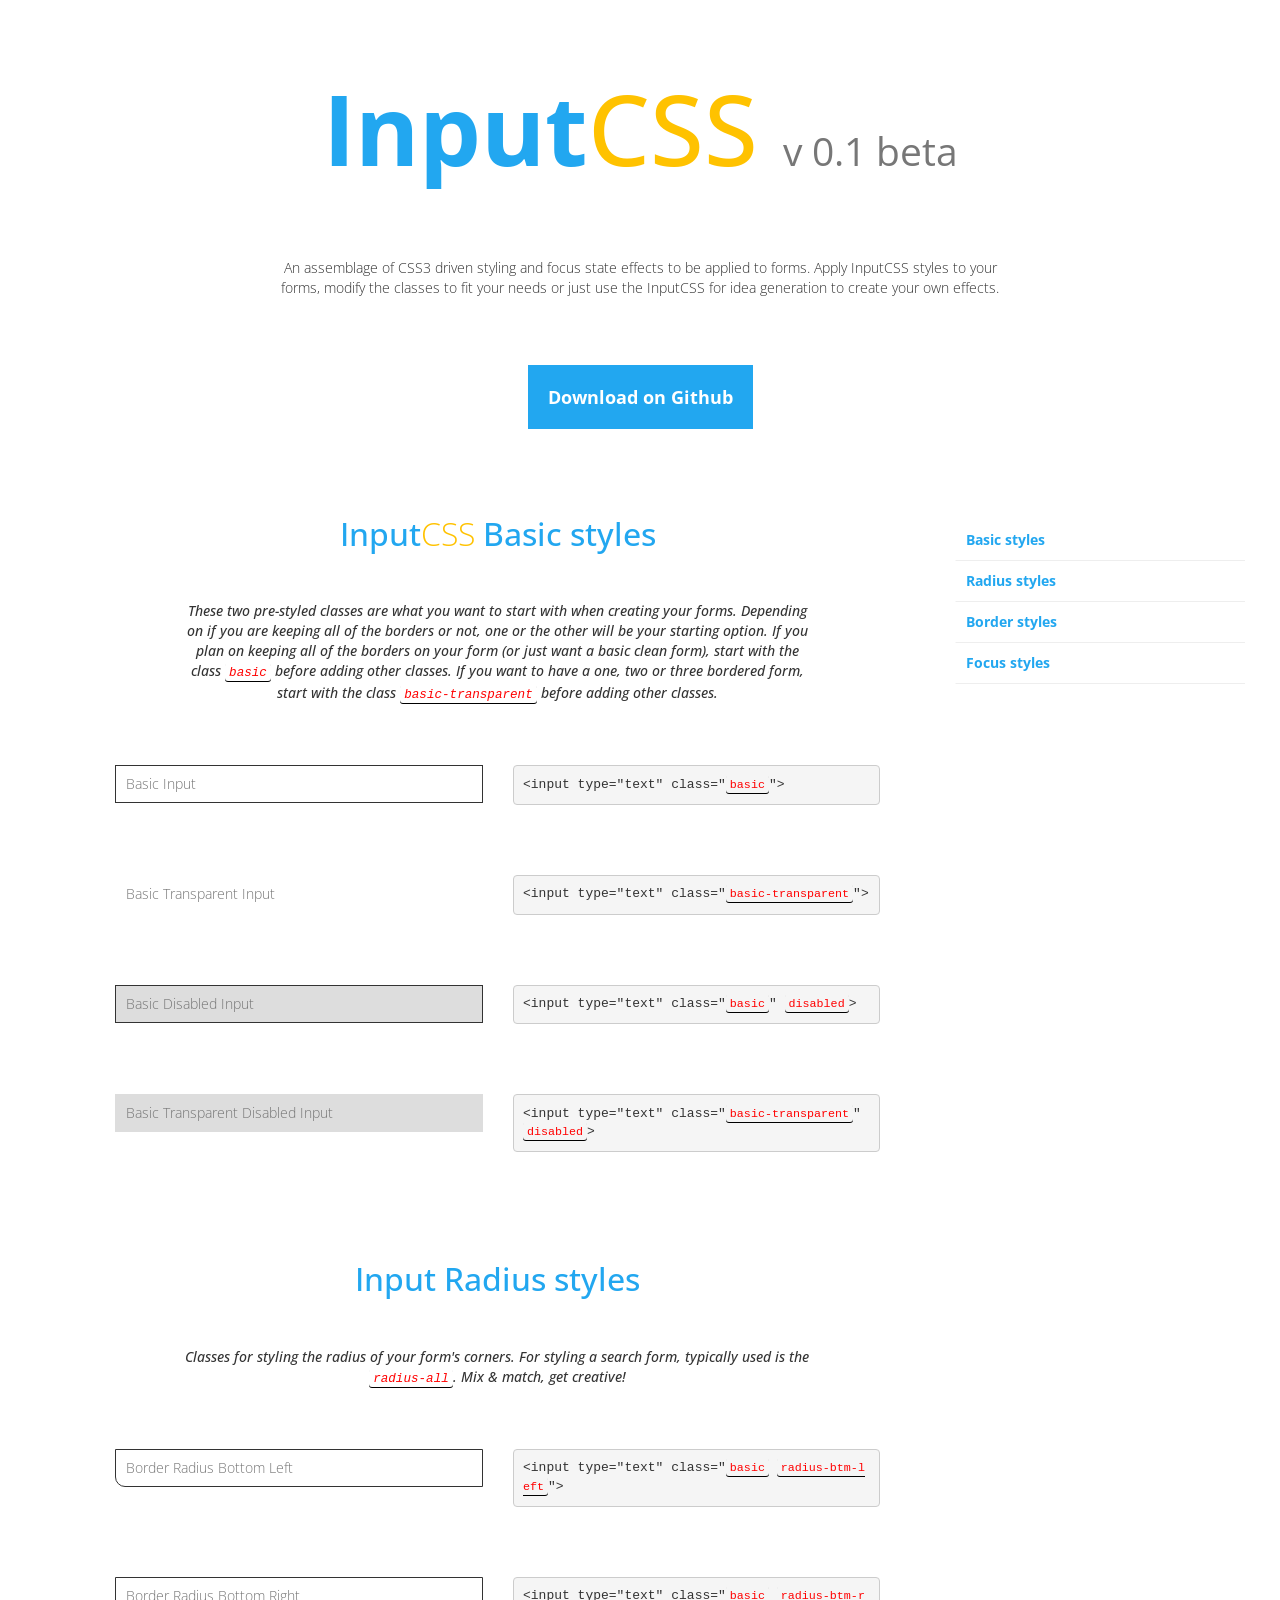
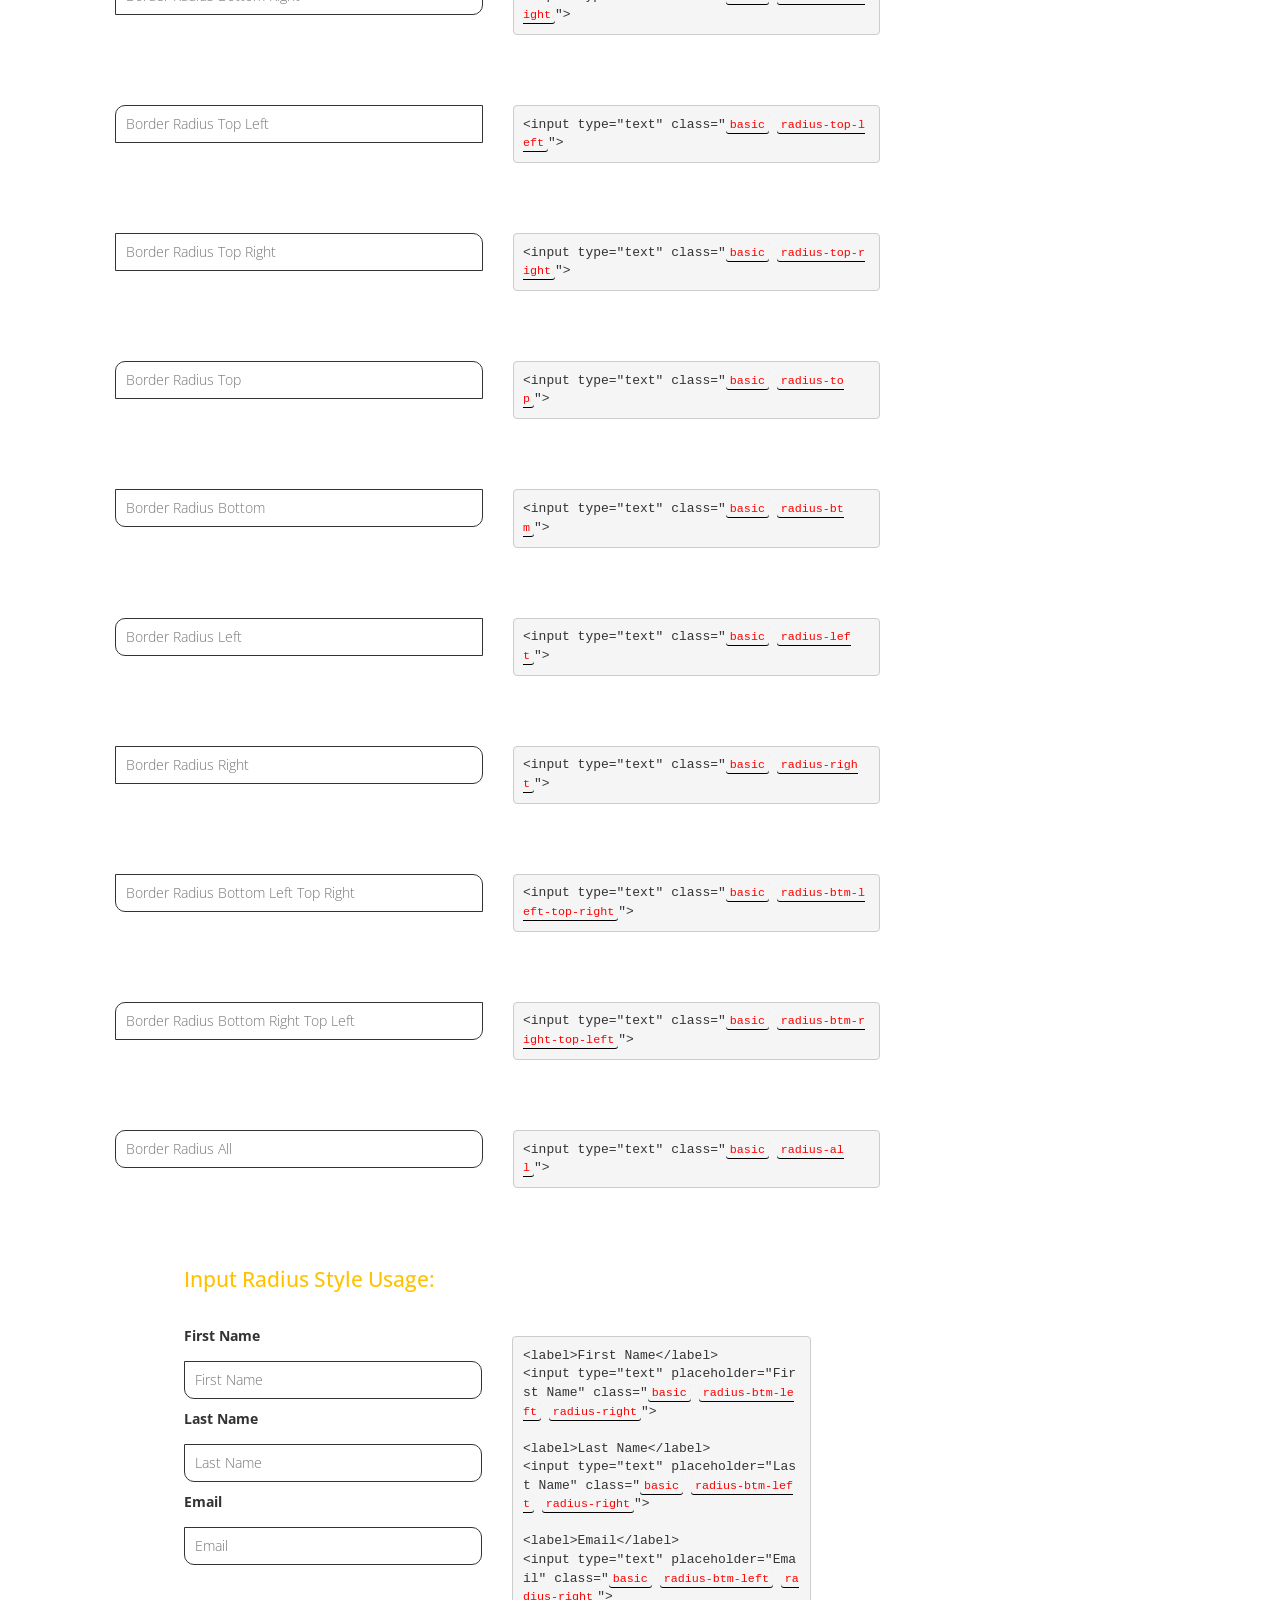
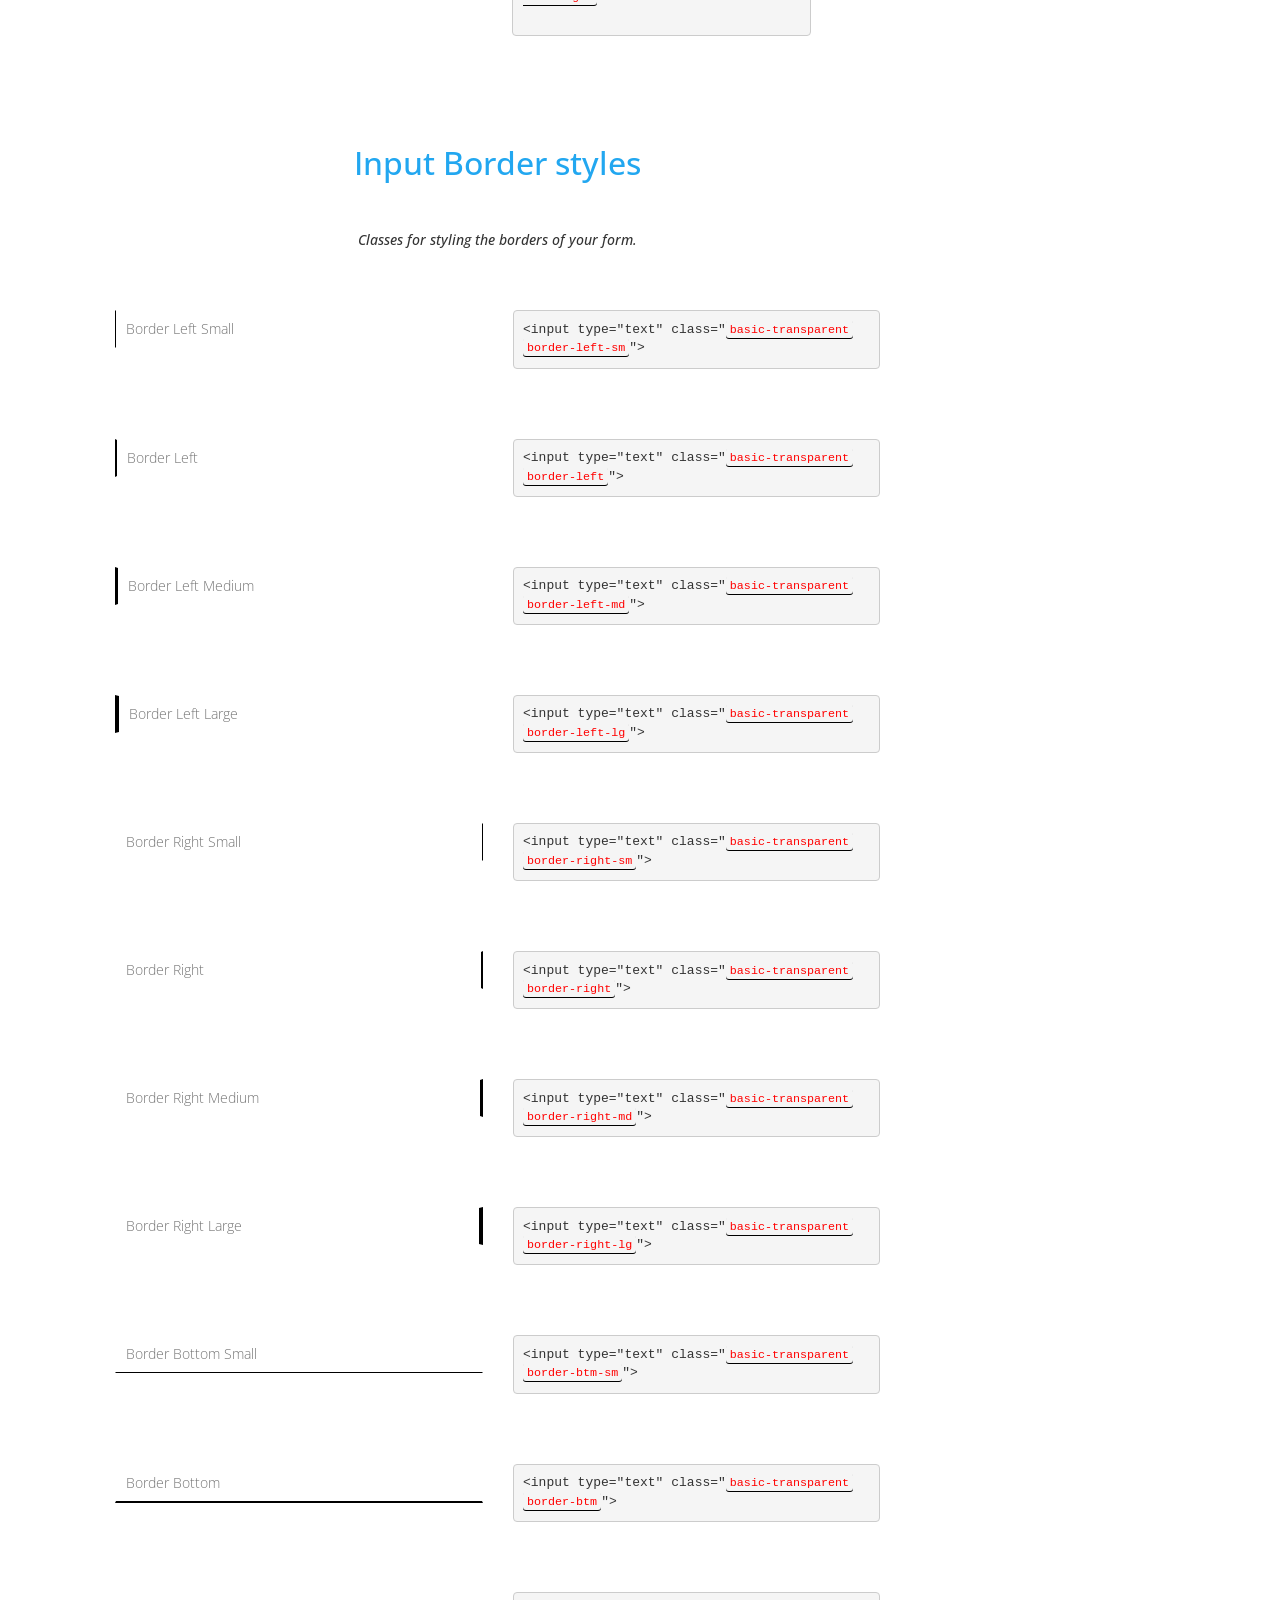
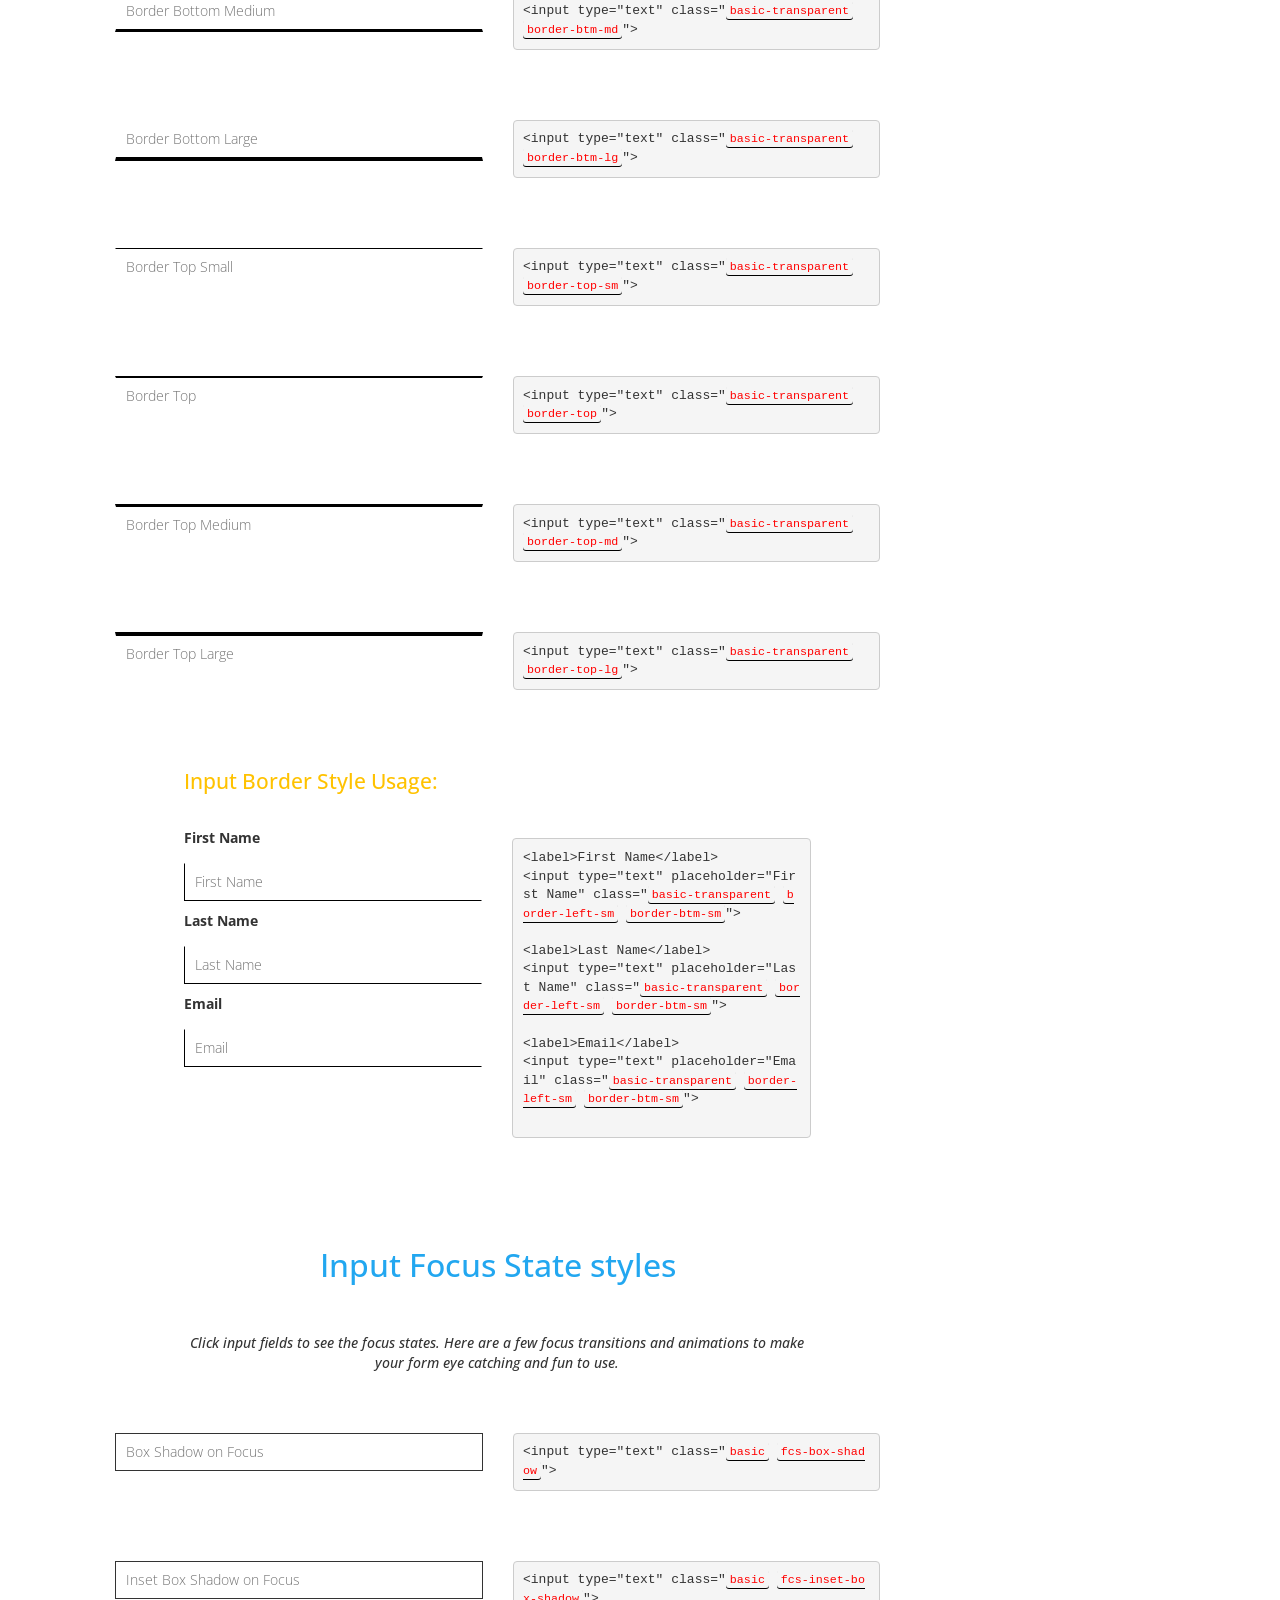
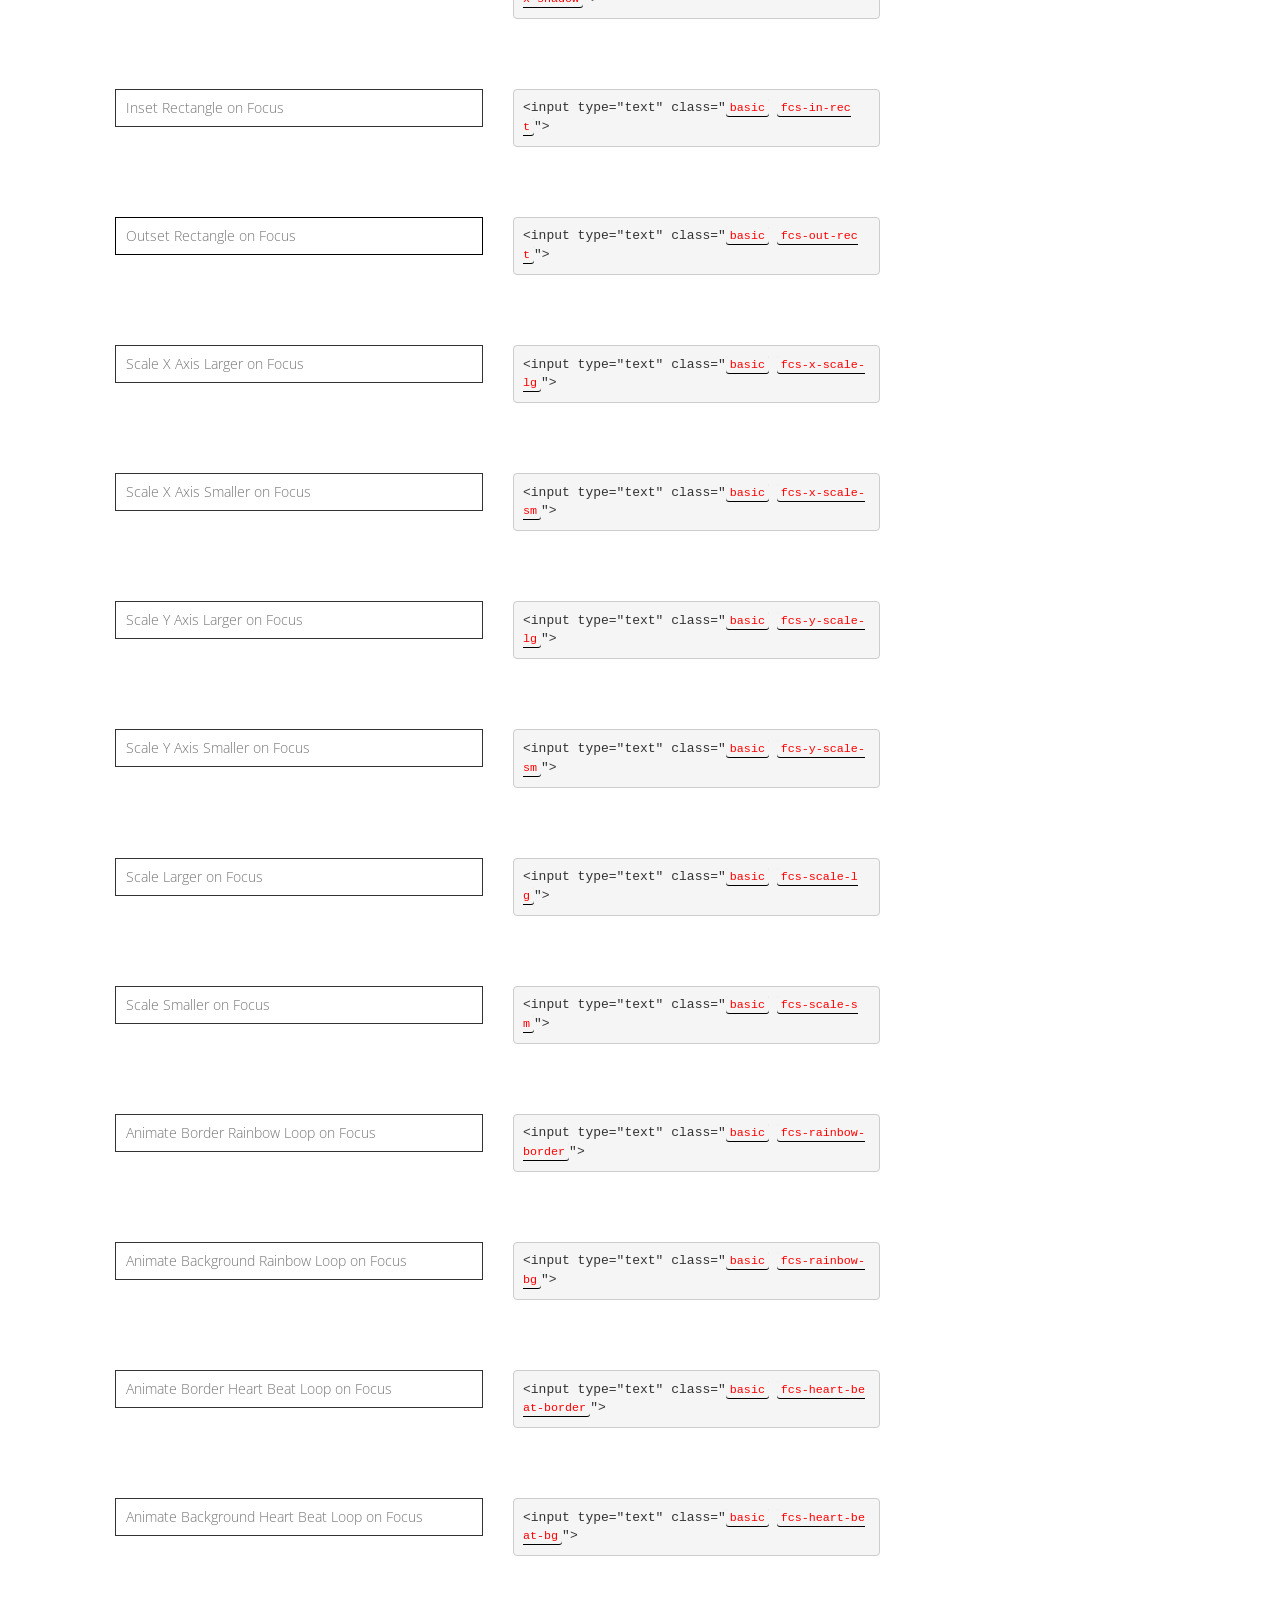
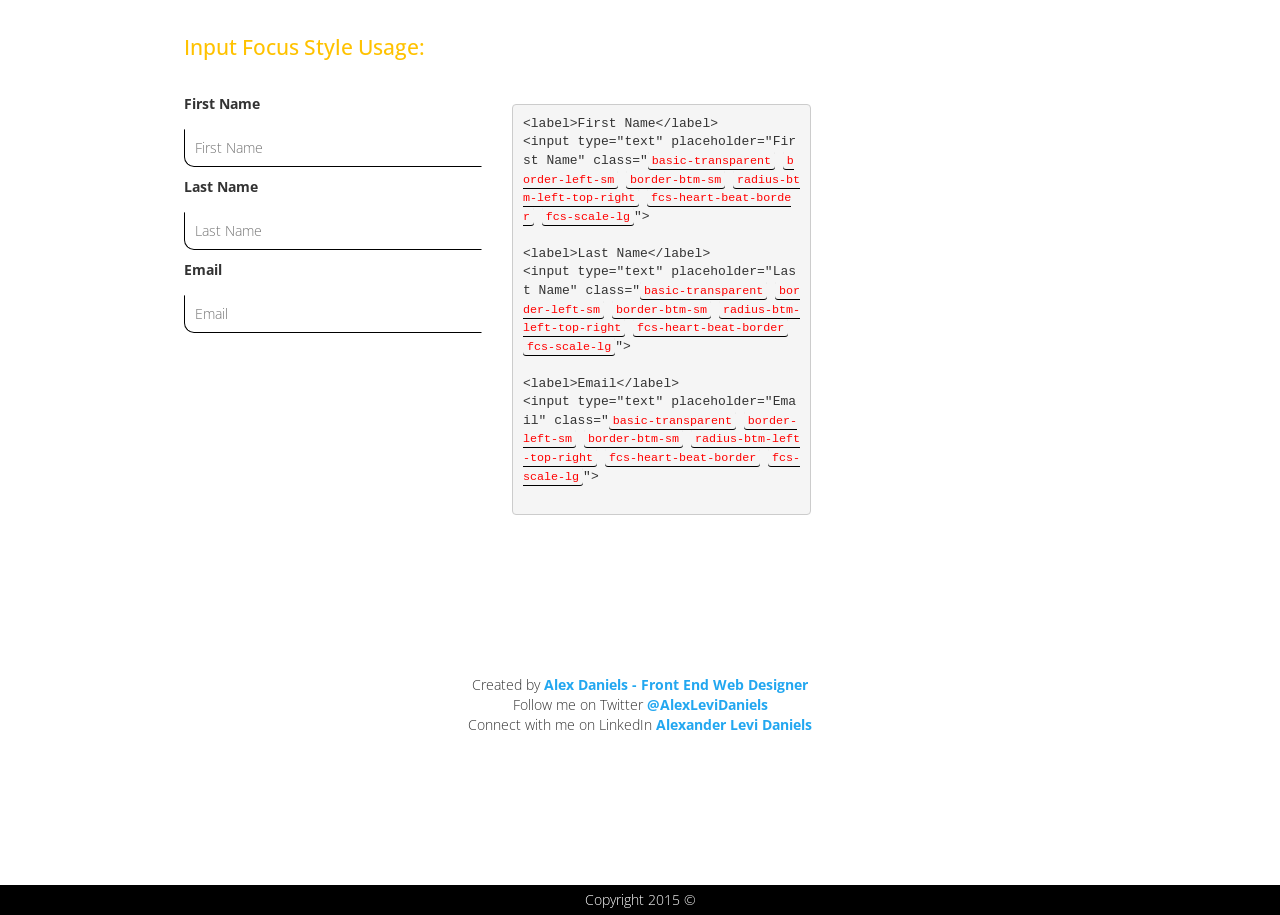
==== commit 2ca8fb62: "jQuery side nav" ====
--- a/inputcss.html
+++ b/inputcss.html
@@ -19,9 +19,9 @@
 
 		<div class="col-sm-9">
 			<!--<p class="text-center col-xs-12 link"><a href="">Read Tutorial &#10142;</a></p>-->
-			<a name="basic-styles">
-				<h2 class="col-xs-12 h2-title">Input<span>CSS</span> Basic styles</h2>
-			</a>
+			<a name="basic-styles"></a>
+			<h2 class="col-xs-12 h2-title">Input<span>CSS</span> Basic styles</h2>
+			
 			<div class="col-xs-12"><em class="col-sm-offset-1 col-sm-10 col-xs-12">These two pre-styled classes are what you want to start with when creating your forms. Depending on if you are keeping all of the borders or not, one or the other will be your starting option. If you plan on keeping all of the borders on your form (or just want a basic clean form), start with the class <kbd>basic</kbd> before adding other classes. If you want to have a one, two or three bordered form, start with the class <kbd>basic-transparent</kbd> before adding other classes.</em></div>
 
 			<div class="input-samplecode col-xs-12">
@@ -68,9 +68,9 @@
 				</div>
 			</div>
 
-			<a name="radius-styles">
-				<h2 class="col-xs-12 h2-title">Input Radius styles</h2>
-			</a>
+			<a name="radius-styles"></a>
+			<h2 class="col-xs-12 h2-title">Input Radius styles</h2>
+			
 			<div class="col-xs-12"><em class="col-sm-offset-1 col-sm-10 col-xs-12">Classes for styling the radius of your form's corners. For styling a search form, typically used is the <kbd>radius-all</kbd>. Mix & match, get creative!</em></div>
 			
 			<section>
@@ -218,9 +218,9 @@
 
 			</section>
 
-			<a name="border-styles">
-				<h2 class="col-xs-12 h2-title">Input Border styles</h2>
-			</a>
+			<a name="border-styles"></a>
+			<h2 class="col-xs-12 h2-title">Input Border styles</h2>
+			
 			<div class="col-xs-12"><em class="col-sm-offset-1 col-sm-10 col-xs-12">Classes for styling the borders of your form.</em></div>
 
 			<section>
@@ -423,8 +423,8 @@
 				
 			</section>
 
-			<a name="focus-style">
-				<h2 class="col-xs-12 h2-title">Input Focus State styles</h2>
+			<a name="focus-styles"></a>
+			<h2 class="col-xs-12 h2-title">Input Focus State styles</h2>
 			
 			<div class="col-xs-12"><em class="col-sm-offset-1 col-sm-10 col-xs-12">Click input fields to see the focus states. Here are a few focus transitions and animations to make your form eye catching and fun to use.</em></div>
 
@@ -607,12 +607,14 @@
 			</section>
 		</div>
 		
-		<div class="col-sm-3 side-menu">
-			<a href="#basic-styles">Basic styles</a><br>
-			<a href="#radius-styles">Radius styles</a><br>
-			<a href="#border-styles">Border styles</a><br>
-			<a href="#focus-styles">Focus styles</a><br>
-		</div>
+		<aside class="col-sm-3 sticker side-menu">	
+			<div class="inside">
+				<a href="#basic-styles"><p>Basic styles</p></a>
+				<a href="#radius-styles"><p>Radius styles</p></a>
+				<a href="#border-styles"><p>Border styles</p></a>
+				<a href="#focus-styles"><p>Focus styles</p></a>
+			</div>
+		</aside>
 	</div>
 
 
@@ -632,7 +634,9 @@
 		<p class="copyright">Copyright 2015 &copy;</p>
 	</footer>
 
-
+	<script src="//code.jquery.com/jquery-1.11.2.min.js"></script>
+	<script src="js/plugins.js"></script>
+	<script src="js/main.js"></script>
 </body>
 </html>
 
--- a/css/demo-reference.css
+++ b/css/demo-reference.css
@@ -114,7 +114,27 @@
 }
 
 .side-menu {
-	margin-top: 100px;
+	margin-top: 70px;
+	position: absolute;
+	top: 450px;
+	right: 20px;
+}
+
+.side-menu a {
+	text-decoration: none;
+}
+
+.side-menu a p {
+	border-left: 1px solid #fff;
+	padding: 10px 0 10px 10px;
+	margin:0;
+	border-bottom: 1px solid #eee;
+}
+
+.side-menu a p:hover {
+	border-left: 1px solid #22A7F0;
+	text-decoration: none;
+	background-color: #eee;
 }
 
 @media (min-width: 500px) {
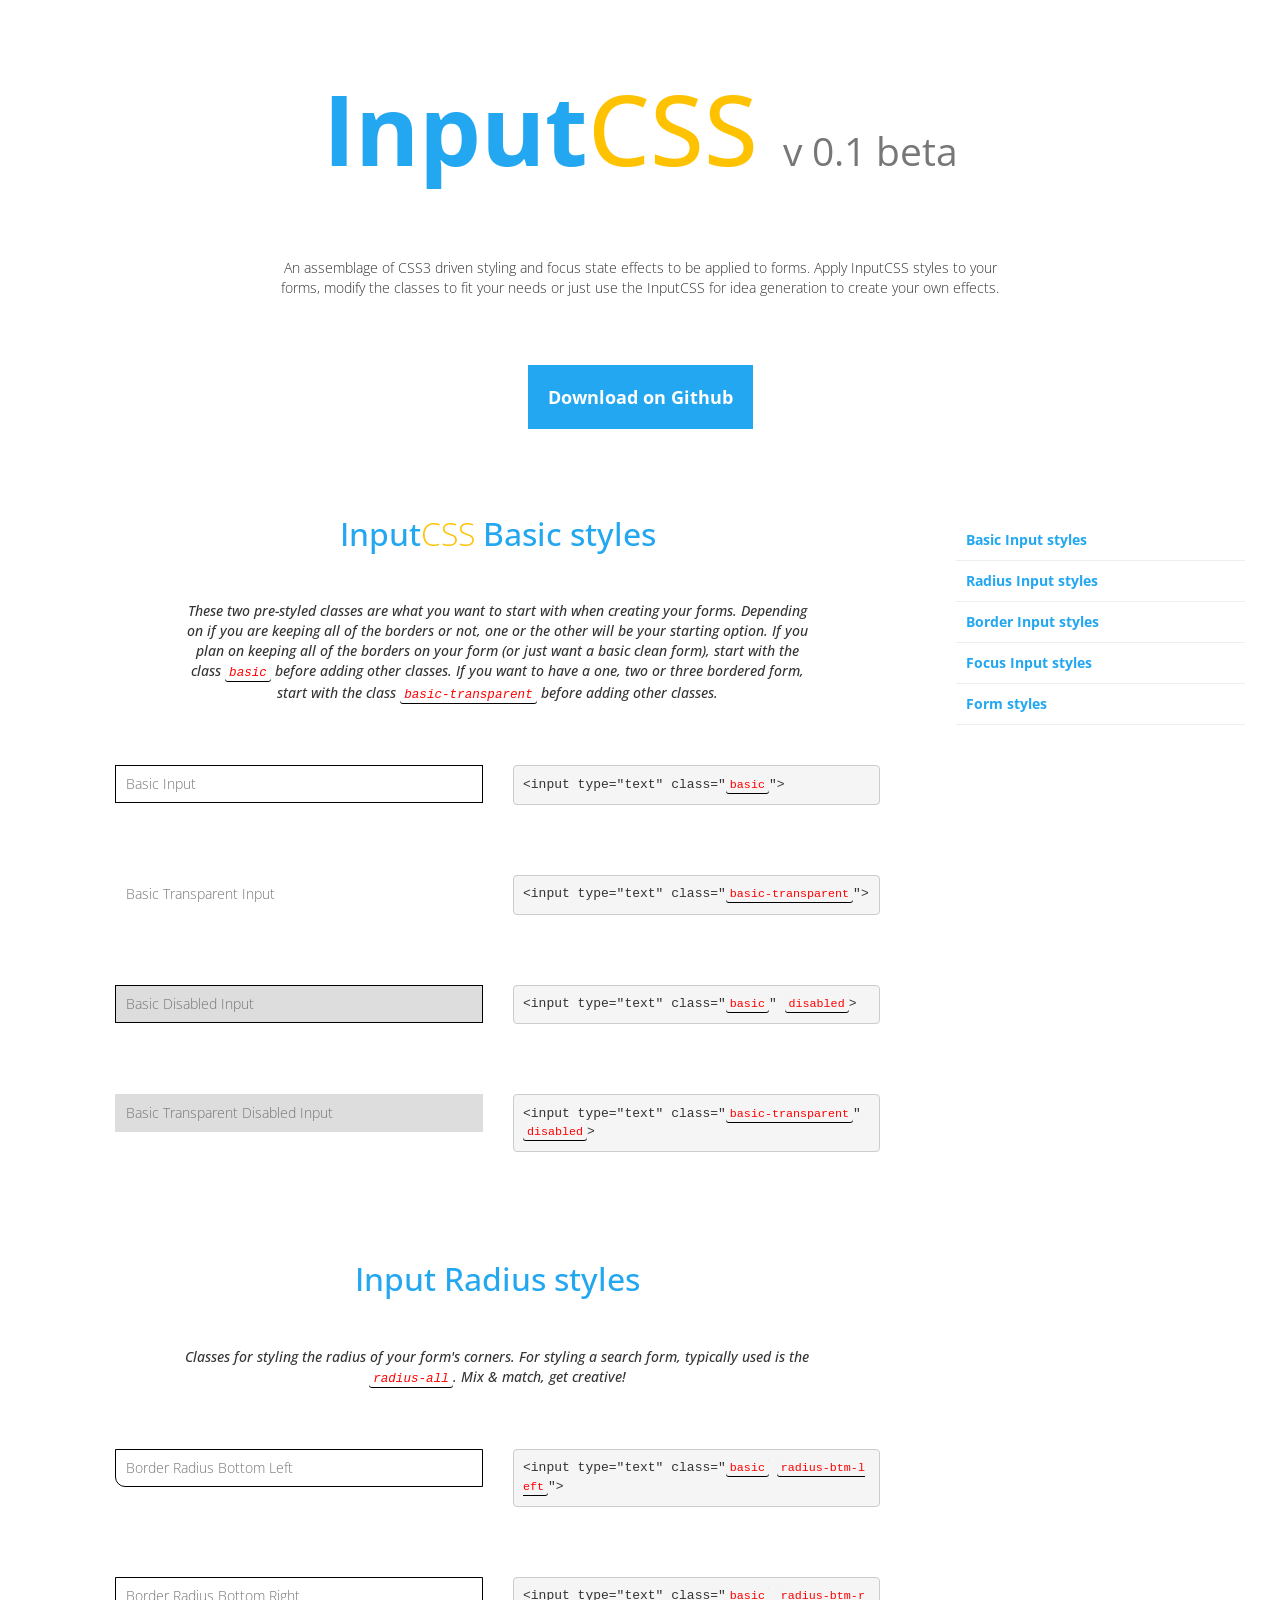
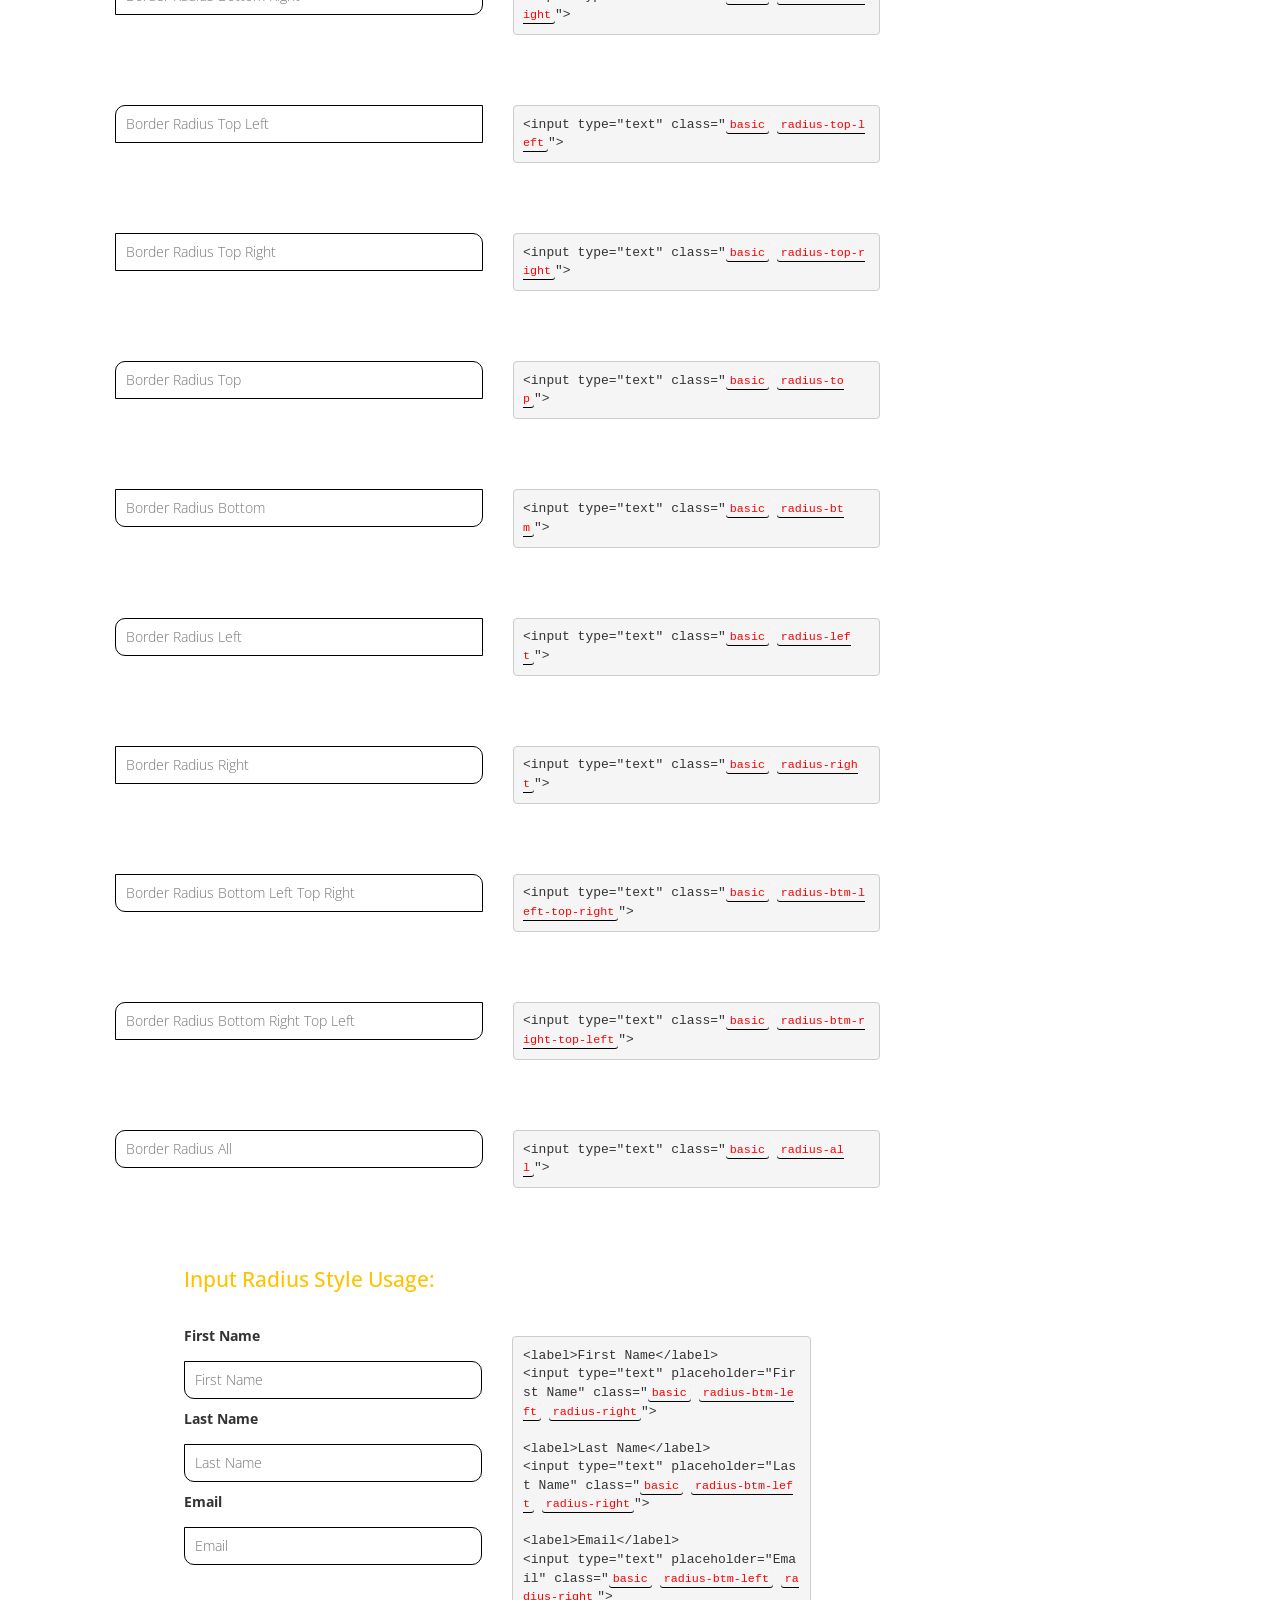
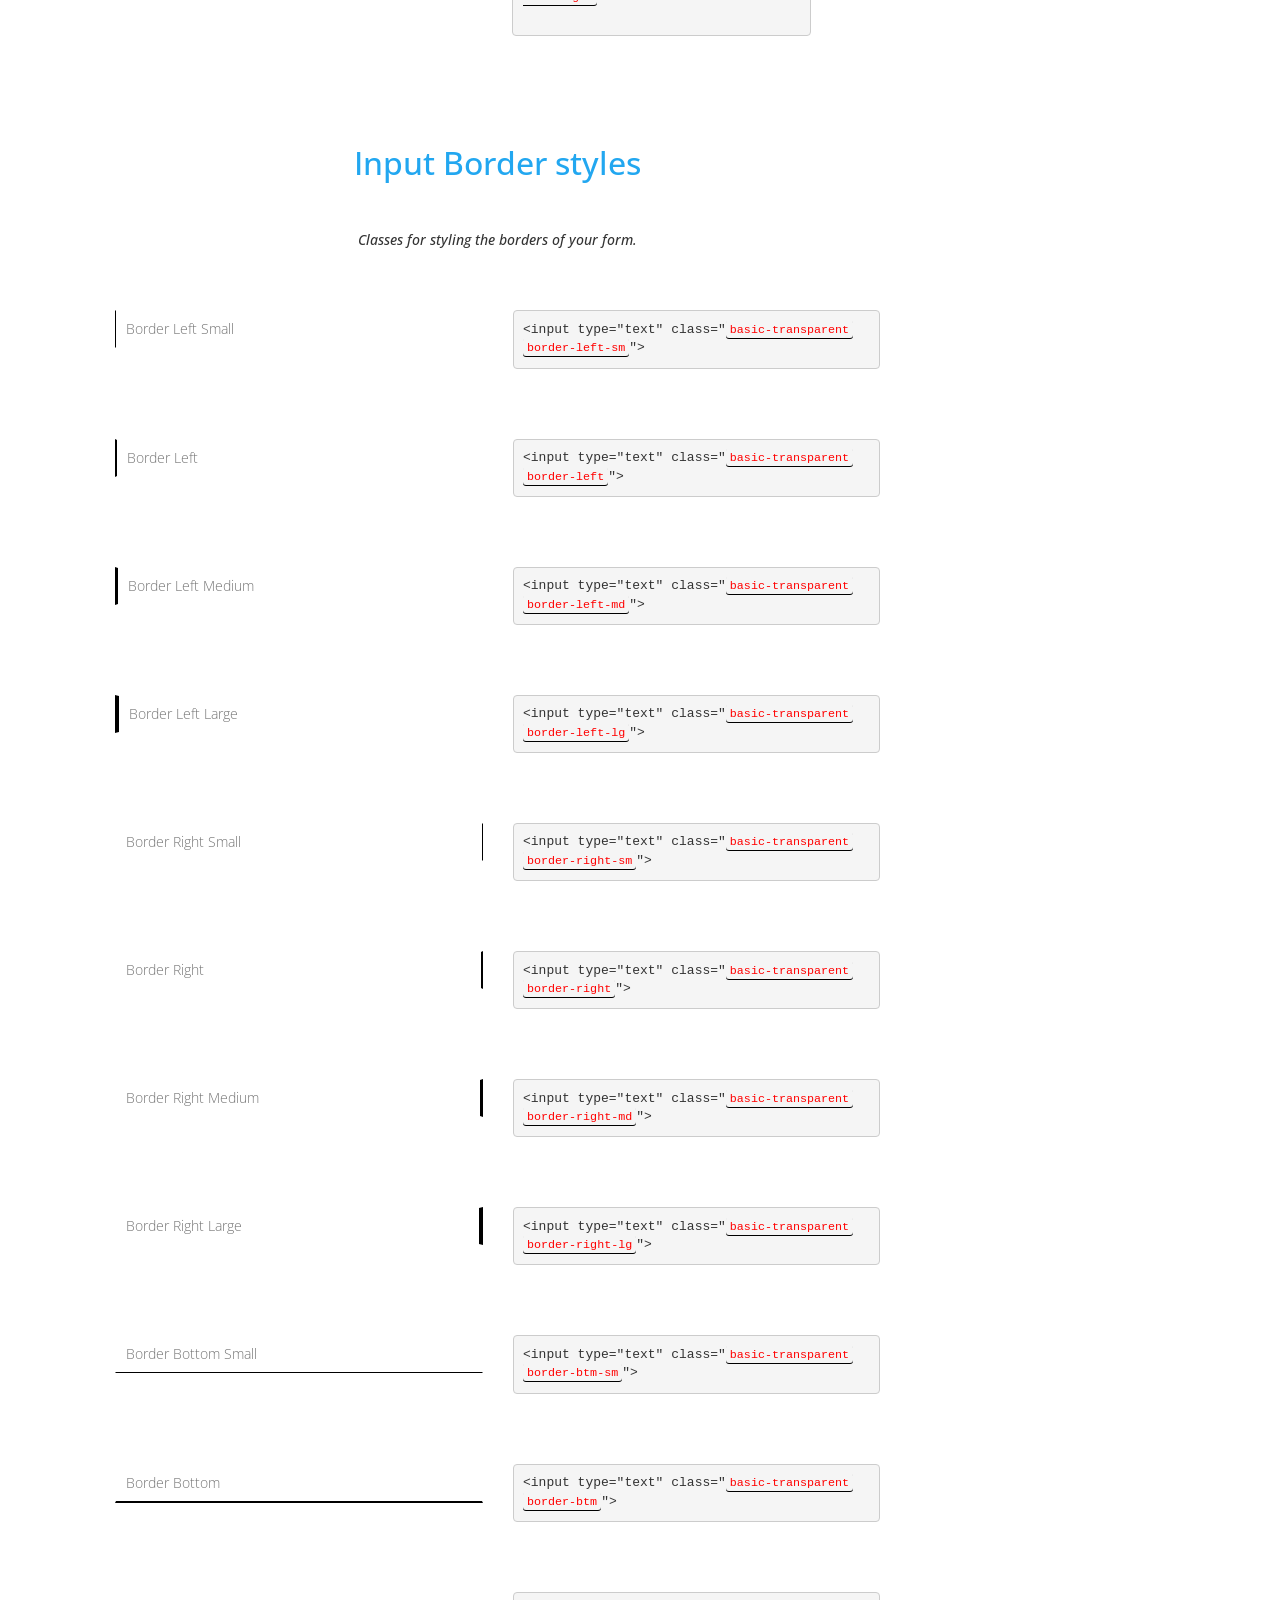
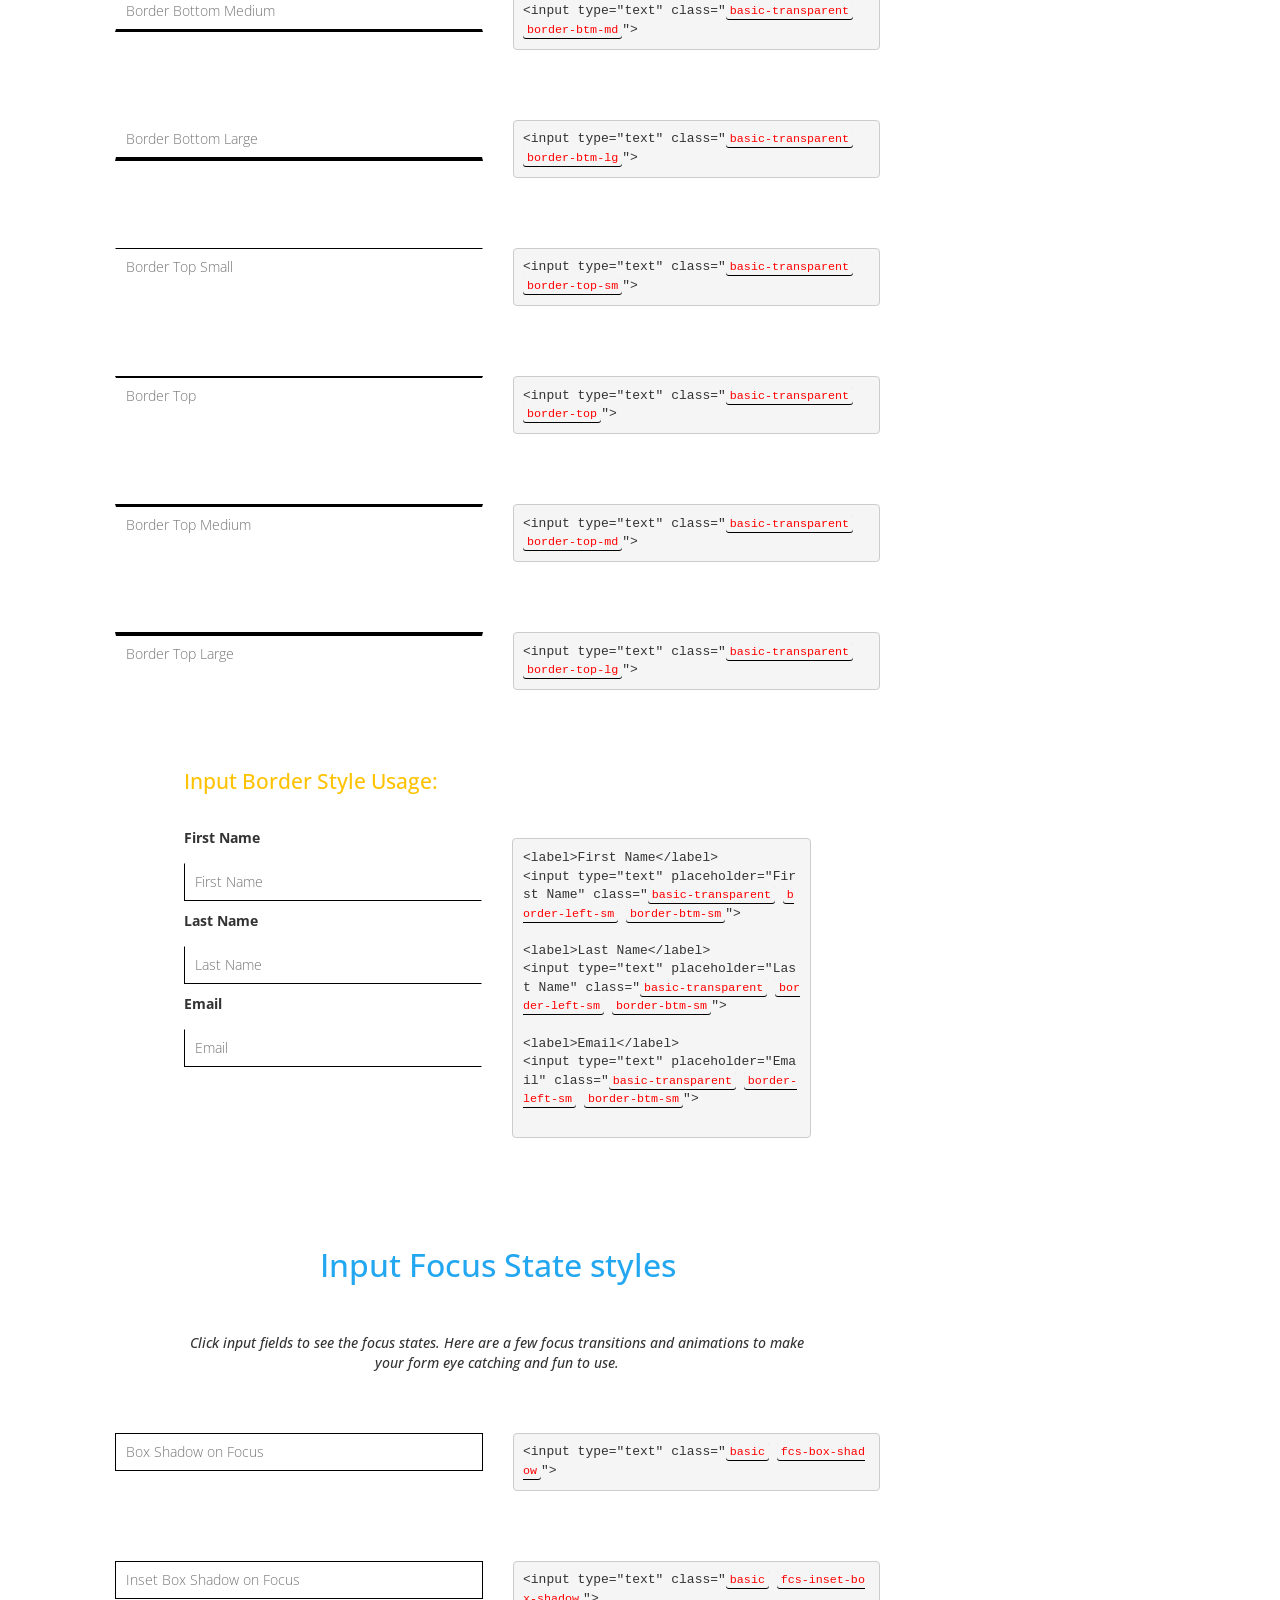
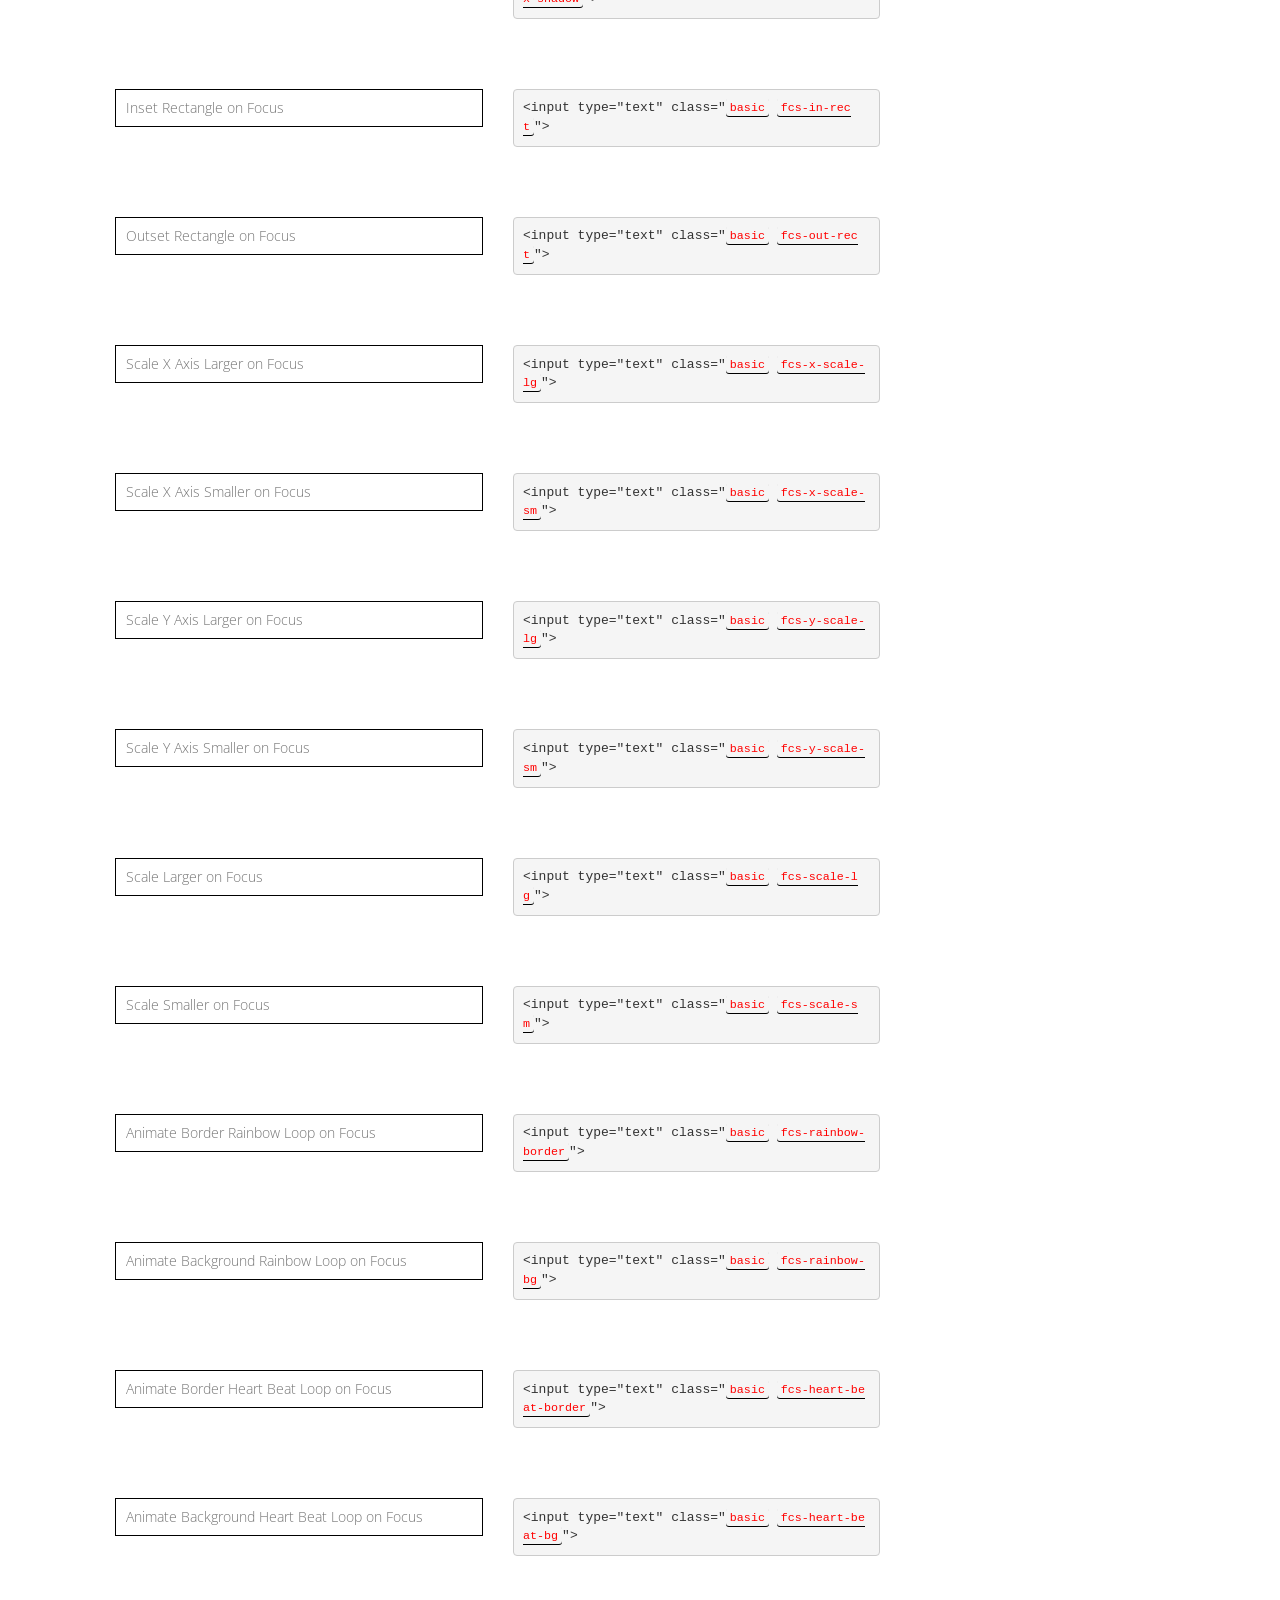
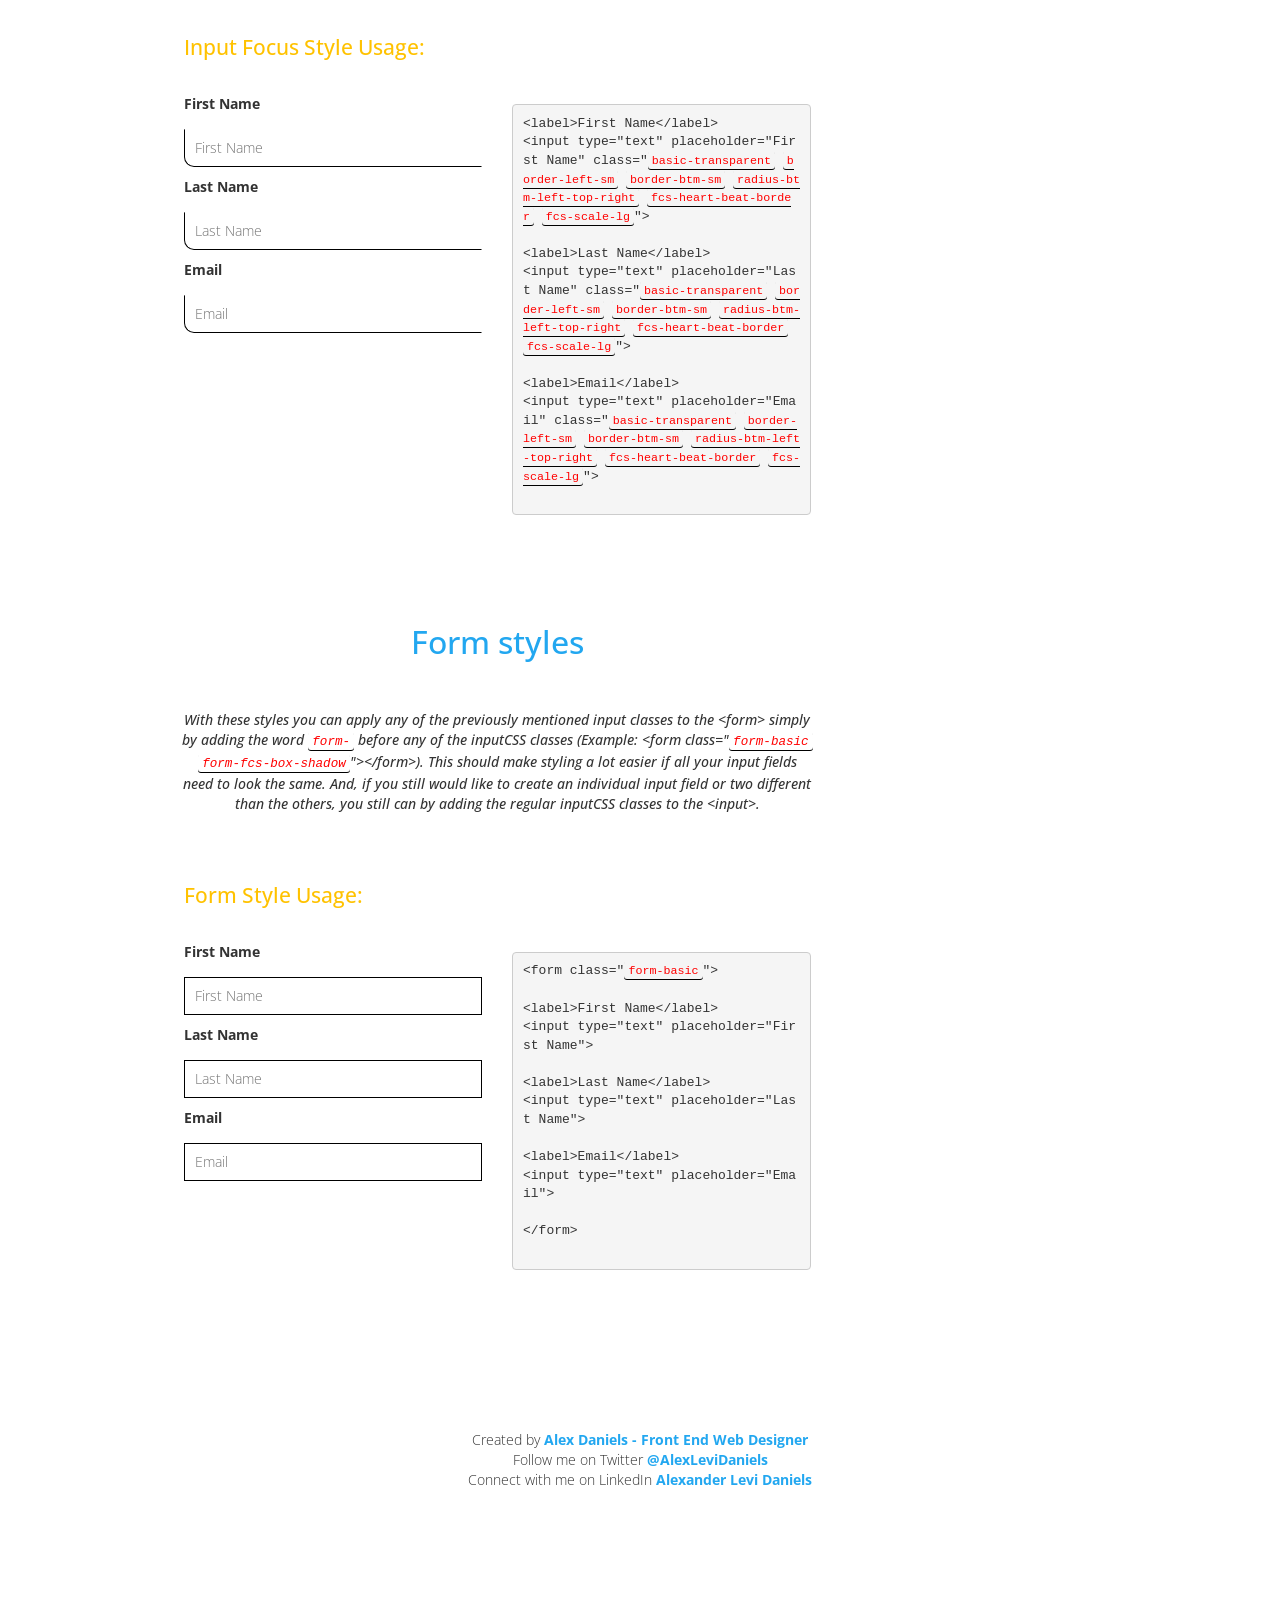
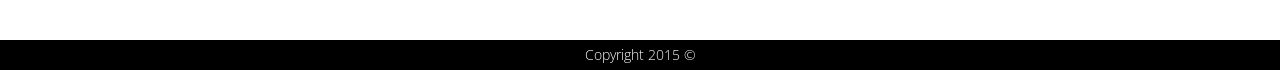
==== commit cb80ee66: "added form styles" ====
--- a/inputcss.html
+++ b/inputcss.html
@@ -605,14 +605,48 @@
 				</div>
 
 			</section>
+
+			<a name="form-styles"></a>
+			<h2 class="col-xs-12 h2-title">Form styles</h2>
+			
+			<div class="col-xs-12"><em class="col-sm-offset-1 col-sm-10 col-xs-12">With these styles you can apply any of the previously mentioned input classes to the &lt;form&gt; simply by adding the word <kbd>form-</kbd> before any of the inputCSS classes (Example: &lt;form class="<kbd>form-basic</kbd> <kbd>form-fcs-box-shadow</kbd>"&gt;&lt;/form&gt;). This should make styling a lot easier if all your input fields need to look the same. And, if you still would like to create an individual input field or two different than the others, you still can by adding the regular inputCSS classes to the &lt;input&gt;.</em></div>
+
+			<section>
+
+				<div class="input-samplecode col-xs-offset-1 col-xs-10">
+					<h3 class="col-xs-12">Form Style Usage:</h3>
+					<div class="col-md-6">
+						<form class="form-basic">
+							<label>First Name</label>
+							<input type="text" placeholder="First Name">
+							<label>Last Name</label>
+							<input type="text" placeholder="Last Name">
+							<label>Email</label>
+							<input type="text" placeholder="Email">
+						</form>
+					</div>
+					<div class="col-md-6">
+						<div class="highlight">
+								<pre><code>&lt;form class="<kbd>form-basic</kbd>"&gt;
+								&lt;label&gt;First Name&lt;/label&gt;<br>&lt;input type="text" placeholder="First Name"&gt;
+								&lt;label&gt;Last Name&lt;/label&gt;<br>&lt;input type="text" placeholder="Last Name"&gt;
+								&lt;label&gt;Email&lt;/label&gt;<br>&lt;input type="text" placeholder="Email"&gt;
+								&lt;/form&gt;
+							</code></pre>
+						</div>
+					</div>
+				</div>
+
+			</section>
 		</div>
 		
 		<aside class="col-sm-3 sticker side-menu">	
 			<div class="inside">
-				<a href="#basic-styles"><p>Basic styles</p></a>
-				<a href="#radius-styles"><p>Radius styles</p></a>
-				<a href="#border-styles"><p>Border styles</p></a>
-				<a href="#focus-styles"><p>Focus styles</p></a>
+				<a href="#basic-styles"><p>Basic Input styles</p></a>
+				<a href="#radius-styles"><p>Radius Input styles</p></a>
+				<a href="#border-styles"><p>Border Input styles</p></a>
+				<a href="#focus-styles"><p>Focus Input styles</p></a>
+				<a href="#form-styles"><p>Form styles</p></a>
 			</div>
 		</aside>
 	</div>
--- a/css/input.css
+++ b/css/input.css
@@ -22,7 +22,23 @@
  	transition-duration: 0.25s;
 }
 
+form input {
+	background-color: #fff;
+	padding: 8px 10px;
+	width: 100%;
+	margin: 10px 0;
+	-webkit-transition-duration: 0.25s;
+	-moz-transition: .25s;
+	-o-transition: .25s;
+ 	transition-duration: 0.25s;
+}
+
 input:focus {
+	outline-style: none;
+	border-color: #22A7F0; 
+}
+
+form input:focus {
 	outline-style: none;
 	border-color: #22A7F0; 
 }
@@ -38,7 +54,23 @@
  	transition-duration: 0.25s;
 }
 
+form textarea {
+	background-color: #fff;
+	padding: 8px 10px;
+	width: 100%;
+	margin: 10px 0;
+	-webkit-transition-duration: 0.25s;
+	-moz-transition: .25s;
+	-o-transition: .25s;
+ 	transition-duration: 0.25s;
+}
+
 textarea:focus {
+	outline-style: none;
+	border-color: #22A7F0; 
+}
+
+form textarea:focus {
 	outline-style: none;
 	border-color: #22A7F0; 
 }
@@ -52,10 +84,24 @@
  	transition-duration: 0.25s;
 }
 
+.form-basic input[disabled], .form-basic-transparent input[disabled] {
+    cursor: not-allowed;
+    background: #ddd;
+    -webkit-transition-duration: 0.25s;
+	-moz-transition: .25s;
+	-o-transition: .25s;
+ 	transition-duration: 0.25s;
+}
+
 .basic[disabled]:hover, .basic-transparent[disabled]:hover {
 	background: #eee;
 }
 
+.form-basic input[disabled]:hover, .form-basic-transparent input[disabled]:hover {
+	background: #eee;
+}
+
+
 
 /*==================== Input Default styles ====================*/
 
@@ -65,7 +111,12 @@
 
 .basic {
 	border-radius: 0;
-	border: 1px solid;
+	border: 1px solid #000;
+}
+
+.form-basic input {
+	border-radius: 0;
+	border: 1px solid #000;
 }
 
 /***** Border transparent *****/
@@ -75,11 +126,21 @@
 	border: 1px solid transparent;
 }
 
+.form-basic-transparent input{
+	border-radius: 0;
+	border: 1px solid transparent;
+}
+
 .basic-transparent:focus {
 	outline-style: none;
 	border: 1px solid #22A7F0;
 }
 
+.form-basic-transparent input:focus {
+	outline-style: none;
+	border: 1px solid #22A7F0;
+}
+
 
 
 /*==================== Input Radius styles ====================*/
@@ -92,21 +153,37 @@
 	border-bottom-left-radius: 10px;
 }
 
+.form-radius-btm-left input {
+	border-bottom-left-radius: 10px;
+}
+
 /***** Border Radius Bottom Right *****/
 
 .radius-btm-right {
 	border-bottom-right-radius: 10px;
 }
 
+.form-radius-btm-right input {
+	border-bottom-right-radius: 10px;
+}
+
 /***** Border Radius Top Right *****/
 
 .radius-top-right {
 	border-top-right-radius: 10px;
 }
 
+.form-radius-top-right input {
+	border-top-right-radius: 10px;
+}
+
 /***** Border Radius Top Left *****/
 
 .radius-top-left {
+	border-top-left-radius: 10px;
+}
+
+.form-radius-top-left input {
 	border-top-left-radius: 10px;
 }
 
@@ -117,6 +194,11 @@
 	border-top-right-radius: 10px
 }
 
+.form-radius-top input {
+	border-top-left-radius: 10px;
+	border-top-right-radius: 10px
+}
+
 /***** Border Radius Bottom *****/
 
 .radius-btm {
@@ -124,6 +206,11 @@
 	border-bottom-right-radius: 10px
 }
 
+.form-radius-btm input {
+	border-bottom-left-radius: 10px;
+	border-bottom-right-radius: 10px
+}
+
 /***** Border Radius Left *****/
 
 .radius-left {
@@ -131,6 +218,11 @@
 	border-top-left-radius: 10px
 }
 
+.form-radius-left input {
+	border-bottom-left-radius: 10px;
+	border-top-left-radius: 10px
+}
+
 /***** Border Radius Right *****/
 
 .radius-right {
@@ -138,6 +230,11 @@
 	border-top-right-radius: 10px
 }
 
+.form-radius-right input {
+	border-bottom-right-radius: 10px;
+	border-top-right-radius: 10px
+}
+
 /***** Border Radius Bottom Left Top Right *****/
 
 .radius-btm-left-top-right {
@@ -145,6 +242,11 @@
 	border-top-right-radius: 10px
 }
 
+.form-radius-btm-left-top-right input {
+	border-bottom-left-radius: 10px;
+	border-top-right-radius: 10px
+}
+
 /***** Border Radius Bottom Right Top Left *****/
 
 .radius-btm-right-top-left {
@@ -152,12 +254,21 @@
 	border-top-left-radius: 10px
 }
 
+.radius-btm-right-top-left input {
+	border-bottom-right-radius: 10px;
+	border-top-left-radius: 10px
+}
+
 /***** Border Radius All *****/
 
 .radius-all {
 	border-radius: 10px;
 }
 
+.form-radius-all input {
+	border-radius: 10px;
+}
+
 
 
 /*==================== Input Border styles ====================*/
@@ -168,96 +279,160 @@
 	border-left: 1px solid #000;
 }
 
+.form-border-left-sm input {
+	border-left: 1px solid #000;
+}
+
 /***** Border Left *****/
 
 .border-left {
 	border-left: 2px solid #000;
 }
 
+.form-border-left input {
+	border-left: 2px solid #000;
+}
+
 /***** Border Left Medium *****/
 
 .border-left-md {
 	border-left: 3px solid #000;
 }
 
+.form-border-left-md input {
+	border-left: 3px solid #000;
+}
+
 /***** Border Left Large *****/
 
 .border-left-lg {
 	border-left: 4px solid #000;
 }
 
+.form-border-left-lg input {
+	border-left: 4px solid #000;
+}
+
 /***** Border Right Small *****/
 
 .border-right-sm {
 	border-right: 1px solid #000;
 }
 
+.form-border-right-sm input {
+	border-right: 1px solid #000;
+}
+
 /***** Border Right *****/
 
 .border-right {
 	border-right: 2px solid #000;
 }
 
+.form-border-right input {
+	border-right: 2px solid #000;
+}
+
 /***** Border Right Medium *****/
 
 .border-right-md {
 	border-right: 3px solid #000;
 }
 
+.form-border-right-md input {
+	border-right: 3px solid #000;
+}
+
 /***** Border Right Large *****/
 
 .border-right-lg {
 	border-right: 4px solid #000;
 }
 
+.form-border-right-lg input {
+	border-right: 4px solid #000;
+}
+
 /***** Border Bottom Small *****/
 
 .border-btm-sm {
 	border-bottom: 1px solid #000;
 }
 
+.form-border-btm-sm input {
+	border-bottom: 1px solid #000;
+}
+
 /***** Border Bottom *****/
 
 .border-btm {
 	border-bottom: 2px solid #000;
 }
 
+.form-border-btm input {
+	border-bottom: 2px solid #000;
+}
+
 /***** Border Bottom Medium *****/
 
 .border-btm-md {
 	border-bottom: 3px solid #000;
 }
 
+.form-border-btm-md input {
+	border-bottom: 3px solid #000;
+}
+
 /***** Border Bottom Large *****/
 
 .border-btm-lg {
 	border-bottom: 4px solid #000;
 }
 
+.form-border-btm-lg input {
+	border-bottom: 4px solid #000;
+}
+
 /***** Border Top Small *****/
 
 .border-top-sm {
 	border-top: 1px solid #000;
 }
 
+.form-border-top-sm input {
+	border-top: 1px solid #000;
+}
+
 /***** Border Top *****/
 
 .border-top {
 	border-top: 2px solid #000;
 }
 
+.form-border-top input {
+	border-top: 2px solid #000;
+}
+
 /***** Border Top Medium *****/
 
 .border-top-md {
 	border-top: 3px solid #000;
 }
 
+.form-border-top-md input {
+	border-top: 3px solid #000;
+}
+
 /***** Border Top Large *****/
 
 .border-top-lg {
 	border-top: 4px solid #000;
 }
 
+.form-border-top-lg input {
+	border-top: 4px solid #000;
+}
+
 
 
 /*==================== Input Focus styles ====================*/
@@ -273,10 +448,22 @@
  	transition-duration: 0.25s;
 }
 
+.form-fcs-box-shadow input {
+	box-shadow: 0 0 0 0 rgba( 0, 0, 0, .5);
+	-webkit-transition-duration: 0.25s;
+	-moz-transition: .25s;
+	-o-transition: .25s;
+ 	transition-duration: 0.25s;
+}
+
 .fcs-box-shadow:focus {
 	box-shadow: 0 0 10px 0 rgba( 0, 0, 0, .5);
 }
 
+.form-fcs-box-shadow input:focus {
+	box-shadow: 0 0 10px 0 rgba( 0, 0, 0, .5);
+}
+
 /***** Inset Box Shadow on Focus *****/
 
 .fcs-inset-box-shadow {
@@ -287,10 +474,22 @@
  	transition-duration: 0.25s;
 }
 
+.form-fcs-inset-box-shadow input {
+	box-shadow: inset 0 0 0 0 rgba( 0, 0, 0, .5);
+	-webkit-transition-duration: 0.25s;
+	-moz-transition: .25s;
+	-o-transition: .25s;
+ 	transition-duration: 0.25s;
+}
+
 .fcs-inset-box-shadow:focus {
 	box-shadow: inset 0 0 10px 0 rgba( 0, 0, 0, .5);
 }
 
+.form-fcs-inset-box-shadow input:focus {
+	box-shadow: inset 0 0 10px 0 rgba( 0, 0, 0, .5);
+}
+
 /***** Inset Rectangle on Focus *****/
 
 .fcs-in-rect {
@@ -301,7 +500,20 @@
  	transition-duration: 0.25s;
 }
 
+.form-fcs-in-rect input {
+	box-shadow: inset 0 0 0 0 rgba( 0, 0, 0, 1);
+	-webkit-transition-duration: 0.25s;
+	-moz-transition: .25s;
+	-o-transition: .25s;
+ 	transition-duration: 0.25s;
+}
+
 .fcs-in-rect:focus {
+	color: #fff;
+	box-shadow: inset 0 0 0 20px rgba( 0, 0, 0, 1);
+}
+
+.form-fcs-in-rect input:focus {
 	color: #fff;
 	box-shadow: inset 0 0 0 20px rgba( 0, 0, 0, 1);
 }
@@ -318,14 +530,36 @@
  	transition-duration: 0.25s;
 }
 
+.form-fcs-out-rect input {
+	box-shadow: inset 0 0 0 20px rgba( 255, 255, 255, 1);
+	color: #fff;
+	border: 1px solid #000;
+	-webkit-transition-duration: 0.25s;
+	-moz-transition: .25s;
+	-o-transition: .25s;
+ 	transition-duration: 0.25s;
+}
+
 .fcs-out-rect:focus {
 	box-shadow: inset 0 0 0 0 rgba( 255, 255, 255, 1);
 	background-color: #000;
 }
 
+.form-fcs-out-rect input:focus {
+	box-shadow: inset 0 0 0 0 rgba( 255, 255, 255, 1);
+	background-color: #000;
+}
+
 /***** Scale X Axis Larger on Focus *****/
 
 .fcs-x-scale-lg {
+	-webkit-transition-duration: 0.25s;
+	-moz-transition: .25s;
+	-o-transition: .25s;
+ 	transition-duration: 0.25s;
+}
+
+.form-fcs-x-scale-lg input {
 	-webkit-transition-duration: 0.25s;
 	-moz-transition: .25s;
 	-o-transition: .25s;
@@ -340,9 +574,24 @@
 	transform:         scaleX(1.1);
 }
 
+.form-fcs-x-scale-lg input:focus {
+	-webkit-transform: scaleX(1.1);
+	-moz-transform:    scaleX(1.1);
+	-ms-transform:     scaleX(1.1);
+	-o-transform:      scaleX(1.1);
+	transform:         scaleX(1.1);
+}
+
 /***** Scale X Axis Smaller on Focus *****/
 
 .fcs-x-scale-sm {
+	-webkit-transition-duration: 0.25s;
+	-moz-transition: .25s;
+	-o-transition: .25s;
+ 	transition-duration: 0.25s;
+}
+
+.fcs-x-scale-sm input {
 	-webkit-transition-duration: 0.25s;
 	-moz-transition: .25s;
 	-o-transition: .25s;
@@ -357,9 +606,24 @@
 	transform:         scaleX(.9);
 }
 
+.fcs-x-scale-sm input:focus {
+	-webkit-transform: scaleX(.9);
+	-moz-transform:    scaleX(.9);
+	-ms-transform:     scaleX(.9);
+	-o-transform:      scaleX(.9);
+	transform:         scaleX(.9);
+}
+
 /***** Scale Y Axis Larger on Focus *****/
 
 .fcs-y-scale-lg {
+	-webkit-transition-duration: 0.25s;
+	-moz-transition: .25s;
+	-o-transition: .25s;
+ 	transition-duration: 0.25s;
+}
+
+.fcs-y-scale-lg input {
 	-webkit-transition-duration: 0.25s;
 	-moz-transition: .25s;
 	-o-transition: .25s;
@@ -374,9 +638,24 @@
 	transform:         scaleY(1.1);
 }
 
+.form-fcs-y-scale-lg input:focus {
+	-webkit-transform: scaleY(1.1);
+	-moz-transform:    scaleY(1.1);
+	-ms-transform:     scaleY(1.1);
+	-o-transform:      scaleY(1.1);
+	transform:         scaleY(1.1);
+}
+
 /***** Scale Y Axis Smaller on Focus *****/
 
 .fcs-y-scale-sm {
+	-webkit-transition-duration: 0.25s;
+	-moz-transition: .25s;
+	-o-transition: .25s;
+ 	transition-duration: 0.25s;
+}
+
+.form-fcs-y-scale-sm input {
 	-webkit-transition-duration: 0.25s;
 	-moz-transition: .25s;
 	-o-transition: .25s;
@@ -391,9 +670,24 @@
 	transform:         scaleY(.9);
 }
 
+.form-fcs-y-scale-sm input:focus {
+	-webkit-transform: scaleY(.9);
+	-moz-transform:    scaleY(.9);
+	-ms-transform:     scaleY(.9);
+	-o-transform:      scaleY(.9);
+	transform:         scaleY(.9);
+}
+
 /***** Scale Larger on Focus *****/
 
 .fcs-scale-lg {
+	-webkit-transition-duration: 0.25s;
+	-moz-transition: .25s;
+	-o-transition: .25s;
+ 	transition-duration: 0.25s;
+}
+
+.form-fcs-scale-lg input {
 	-webkit-transition-duration: 0.25s;
 	-moz-transition: .25s;
 	-o-transition: .25s;
@@ -408,9 +702,24 @@
 	transform:         scale(1.1);
 }
 
+.form-fcs-scale-lg input:focus {
+	-webkit-transform: scale(1.1);
+	-moz-transform:    scale(1.1);
+	-ms-transform:     scale(1.1);
+	-o-transform:      scale(1.1);
+	transform:         scale(1.1);
+}
+
 /***** Scale Smaller on Focus *****/
 
 .fcs-scale-sm {
+	-webkit-transition-duration: 0.25s;
+	-moz-transition: .25s;
+	-o-transition: .25s;
+ 	transition-duration: 0.25s;
+}
+
+.form-fcs-scale-sm input {
 	-webkit-transition-duration: 0.25s;
 	-moz-transition: .25s;
 	-o-transition: .25s;
@@ -425,12 +734,26 @@
 	transform:         scale(.9);
 }
 
+.form-fcs-scale-sm input:focus {
+	-webkit-transform: scale(.9);
+	-moz-transform:    scale(.9);
+	-ms-transform:     scale(.9);
+	-o-transform:      scale(.9);
+	transform:         scale(.9);
+}
+
 /***** Animate Border Rainbow Loop on Focus *****/
 
 .fcs-rainbow-border:focus {
 	-webkit-animation: rainbow linear 5s infinite; 
     animation: rainbow linear 5s infinite; 
-} 
+}
+
+.form-fcs-rainbow-border input:focus {
+	-webkit-animation: rainbow linear 5s infinite; 
+    animation: rainbow linear 5s infinite; 
+}
+
 @-webkit-keyframes rainbow { 
     0% { border-color:red; }
     20% { border-color:orange; }
@@ -454,7 +777,13 @@
 .fcs-rainbow-bg:focus {
 	-webkit-animation: rainbow-bg linear 5s infinite; 
     animation: rainbow-bg linear 5s infinite; 
-} 
+}
+
+.form-fcs-rainbow-bg input:focus {
+	-webkit-animation: rainbow-bg linear 5s infinite; 
+    animation: rainbow-bg linear 5s infinite; 
+}
+
 @-webkit-keyframes rainbow-bg { 
     0% { background-color:rgba(255, 0, 0, .2);  }
     20% { background-color:rgba(255, 127, 0, .2);  }
@@ -478,7 +807,13 @@
 .fcs-heart-beat-border:focus {
 	-webkit-animation: beat linear 1.25s infinite; 
     animation: beat linear 1.25s infinite; 
-} 
+}
+
+.form-fcs-heart-beat-border input:focus {
+	-webkit-animation: beat linear 1.25s infinite; 
+    animation: beat linear 1.25s infinite; 
+}
+
 @-webkit-keyframes beat { 
     0% { border-color:#22A7F0; }
     50% { border-color: #ddd; } 
@@ -496,7 +831,13 @@
 .fcs-heart-beat-bg:focus {
 	-webkit-animation: beat-bg linear 1.25s infinite; 
     animation: beat-bg linear 1.25s infinite; 
-} 
+}
+
+.form-fcs-heart-beat-bg input:focus {
+	-webkit-animation: beat-bg linear 1.25s infinite; 
+    animation: beat-bg linear 1.25s infinite; 
+}
+
 @-webkit-keyframes beat-bg { 
     0% { background-color:#fff; }
     50% { background-color: #ddd; } 
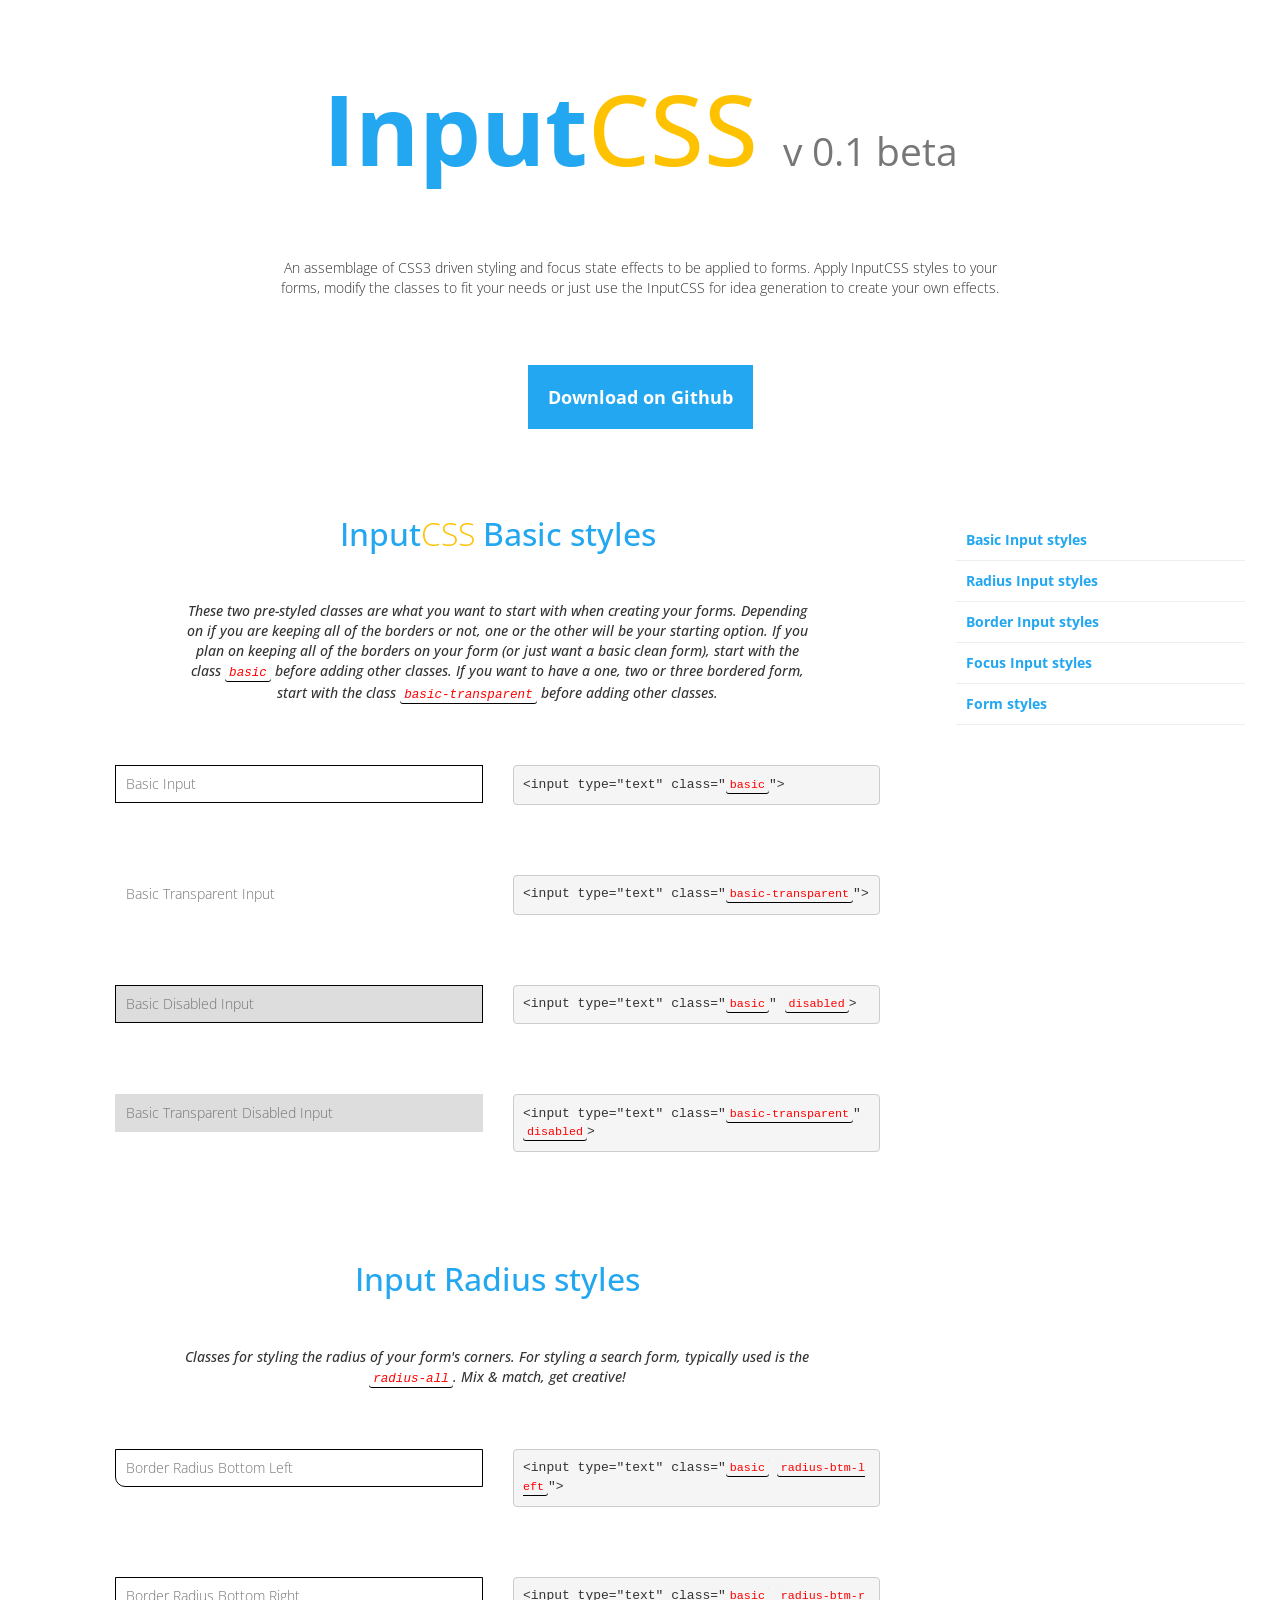
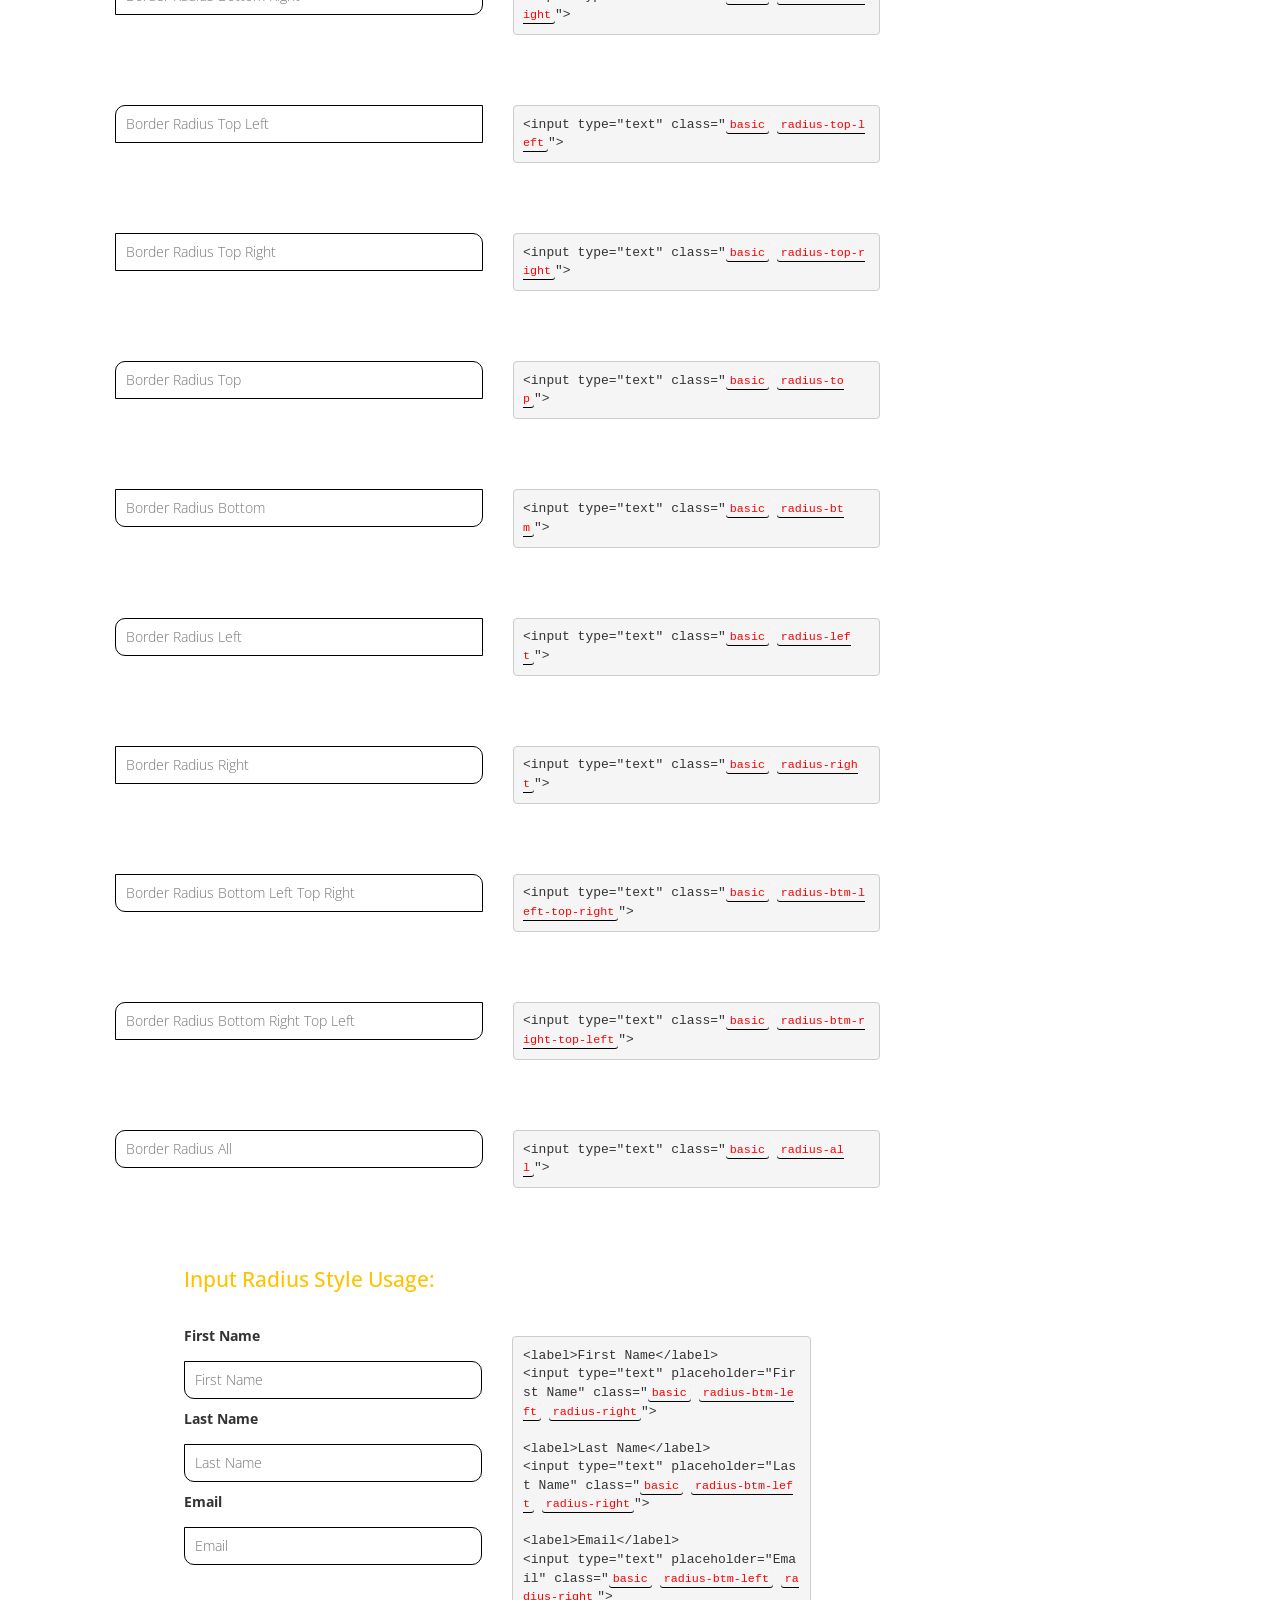
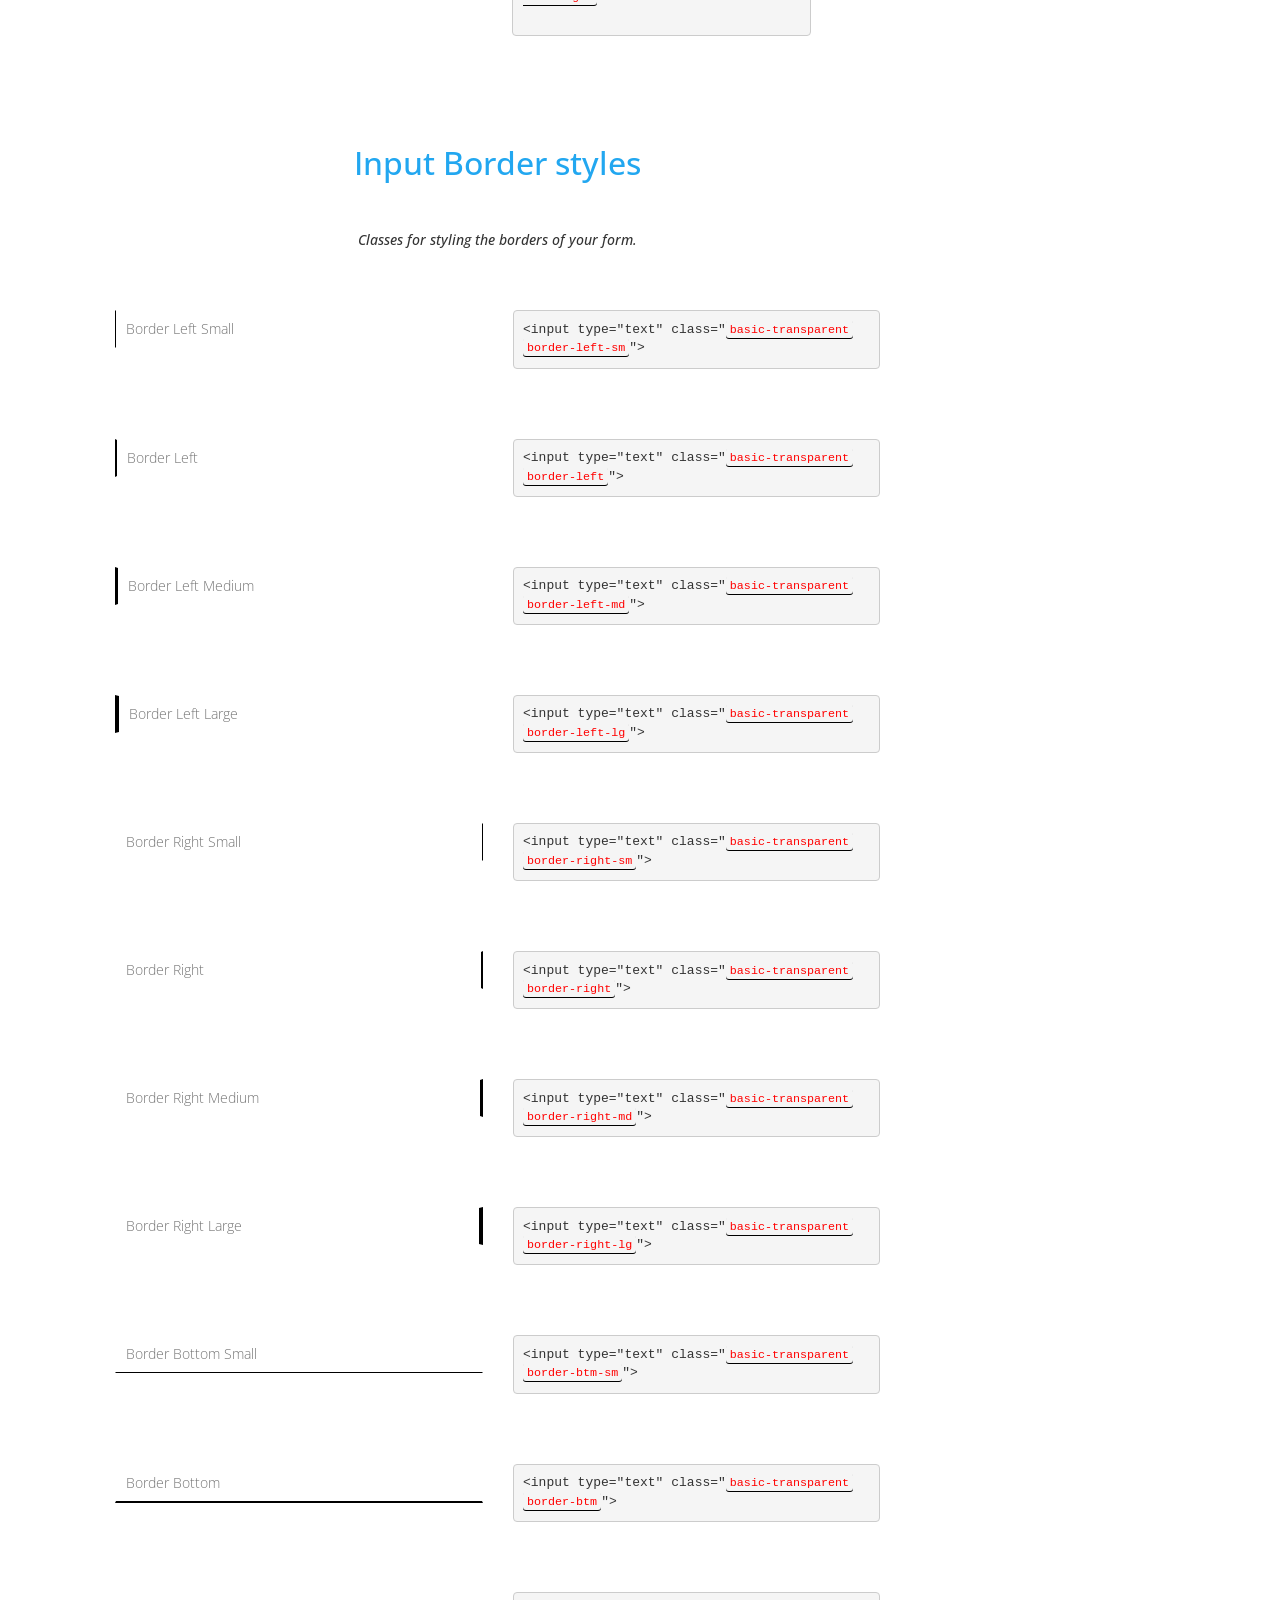
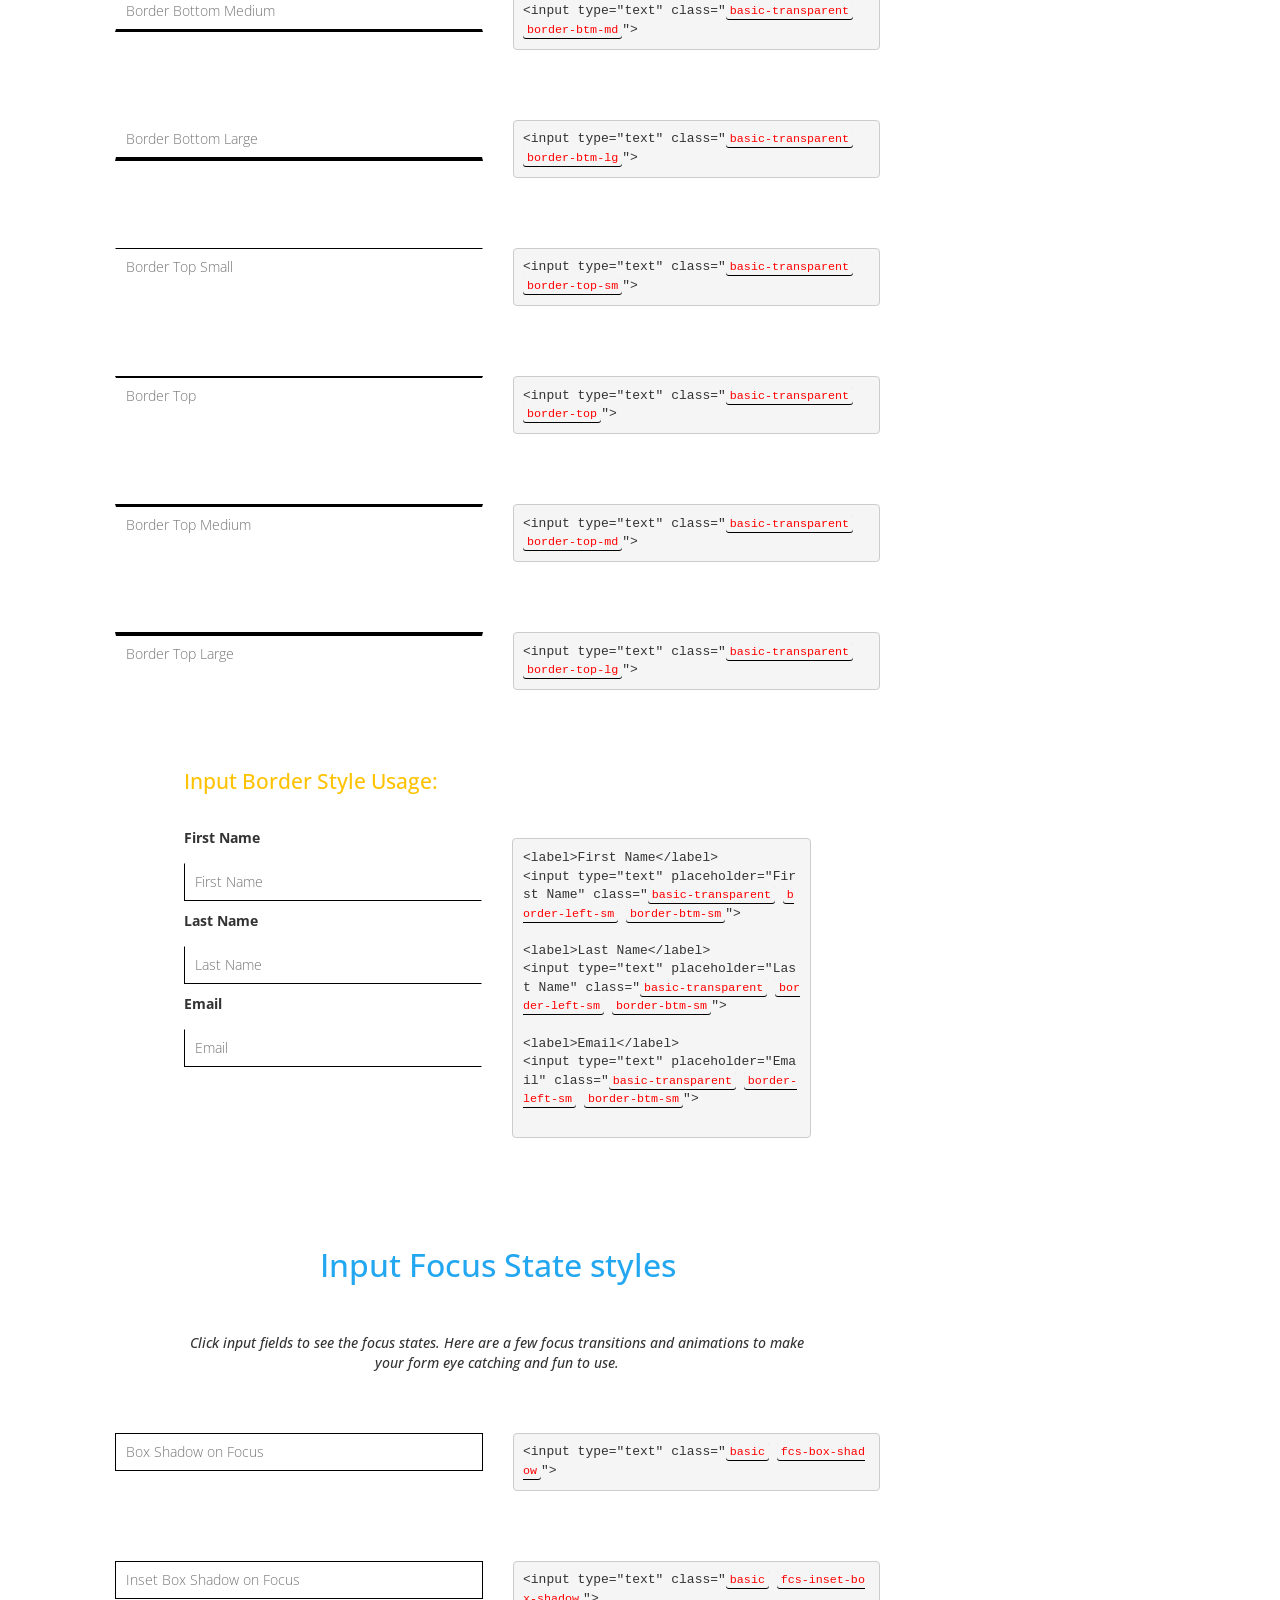
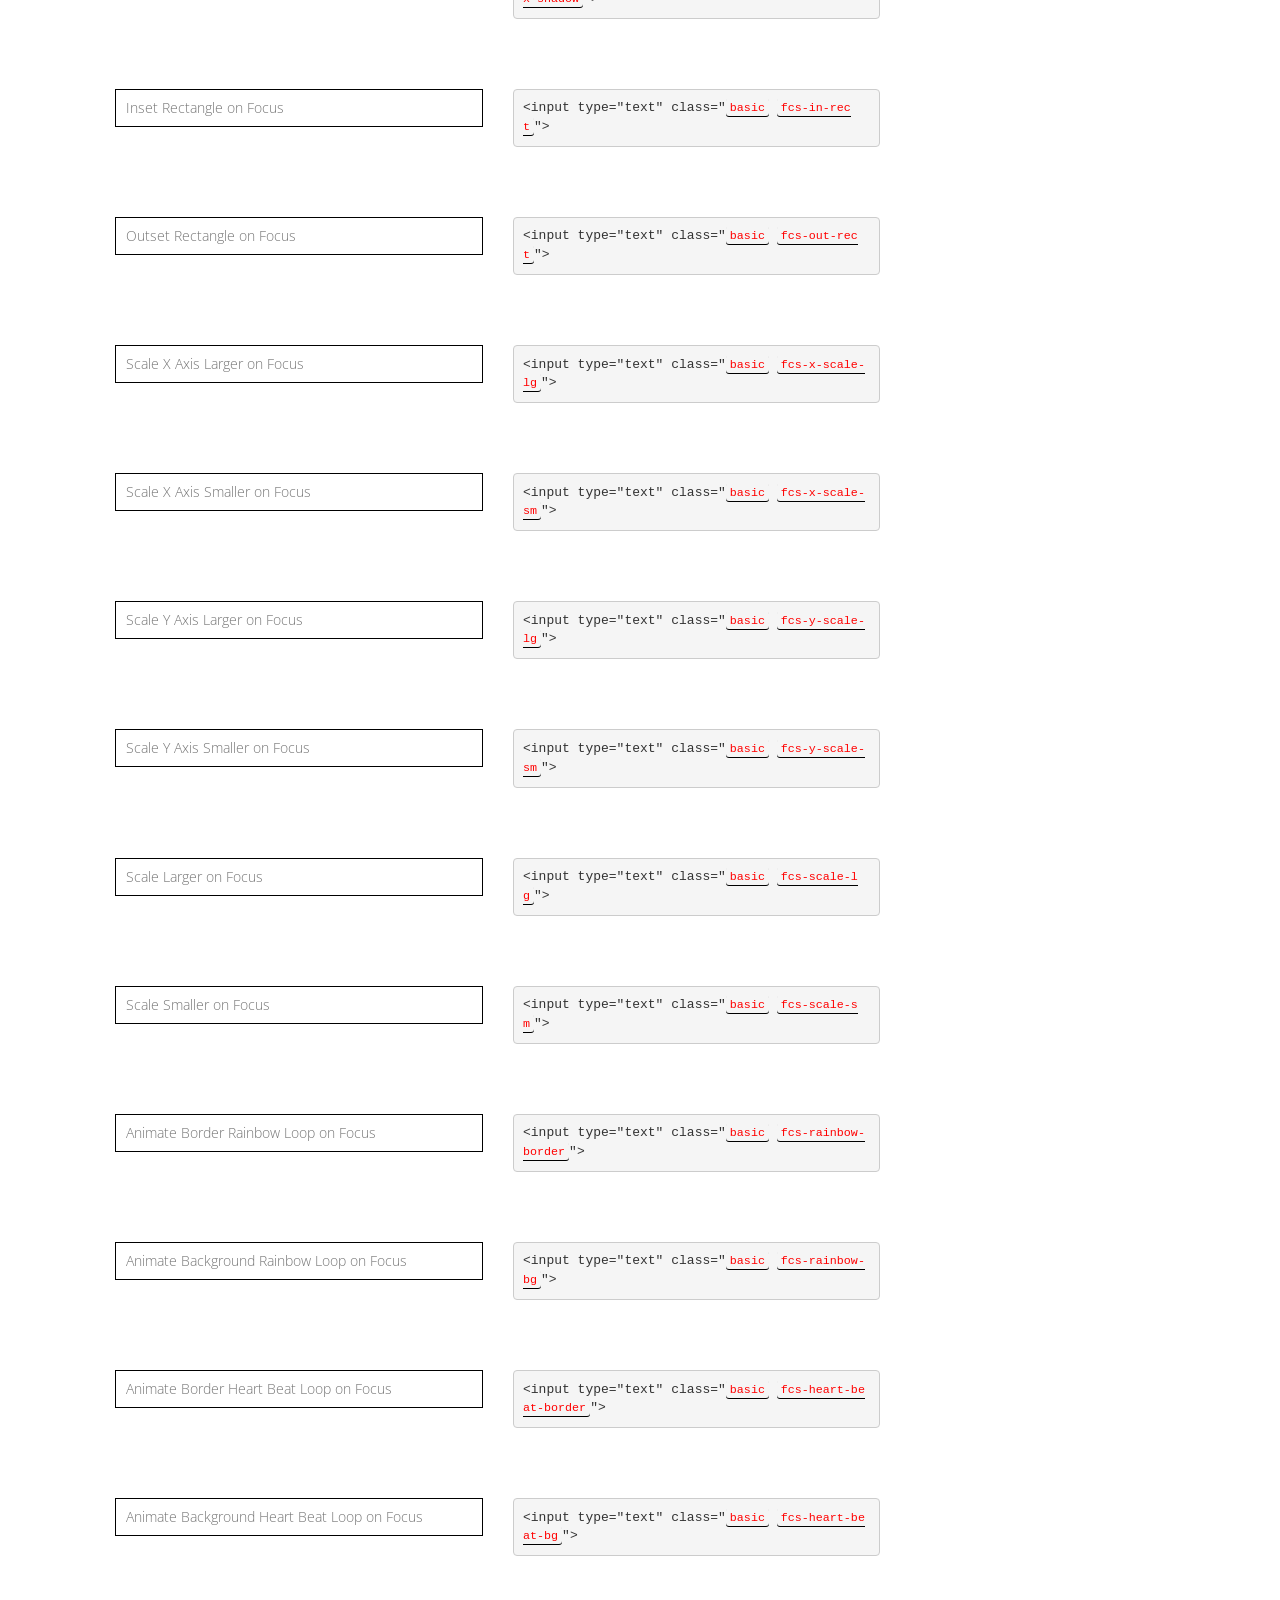
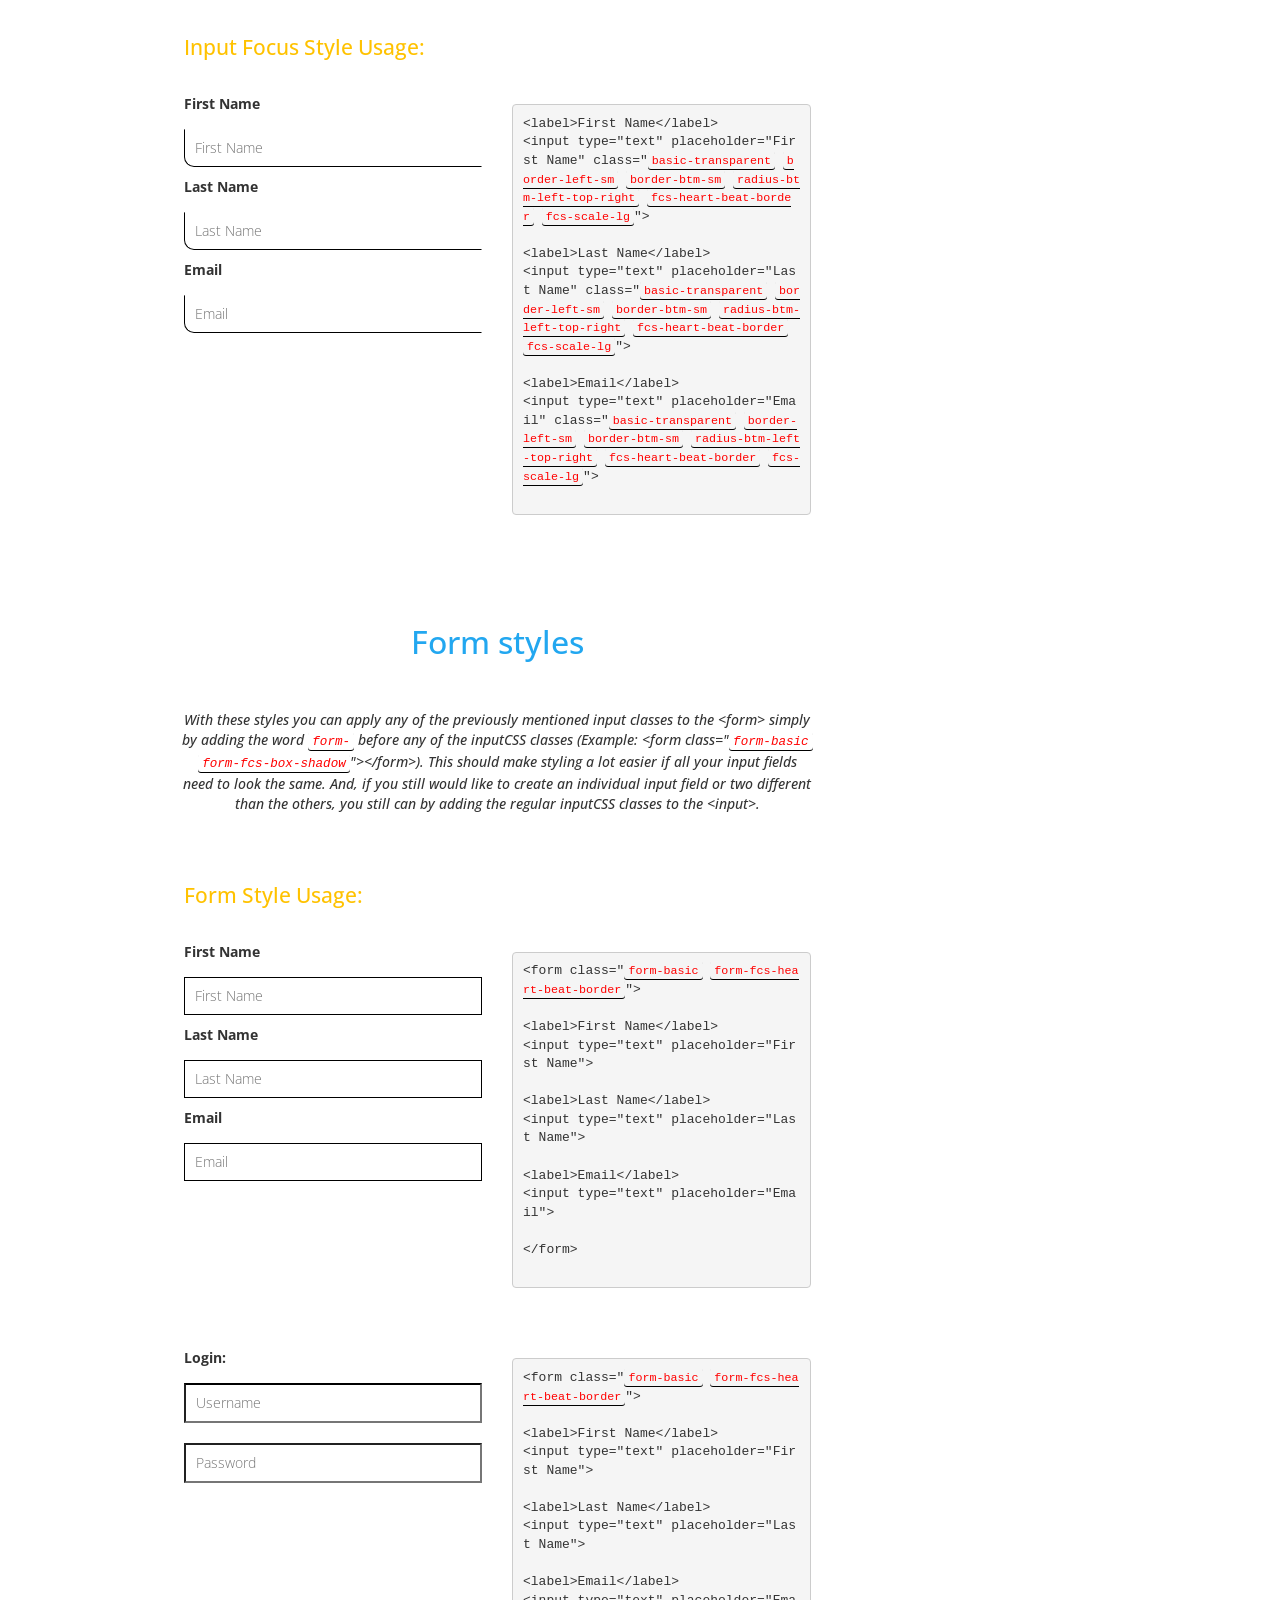
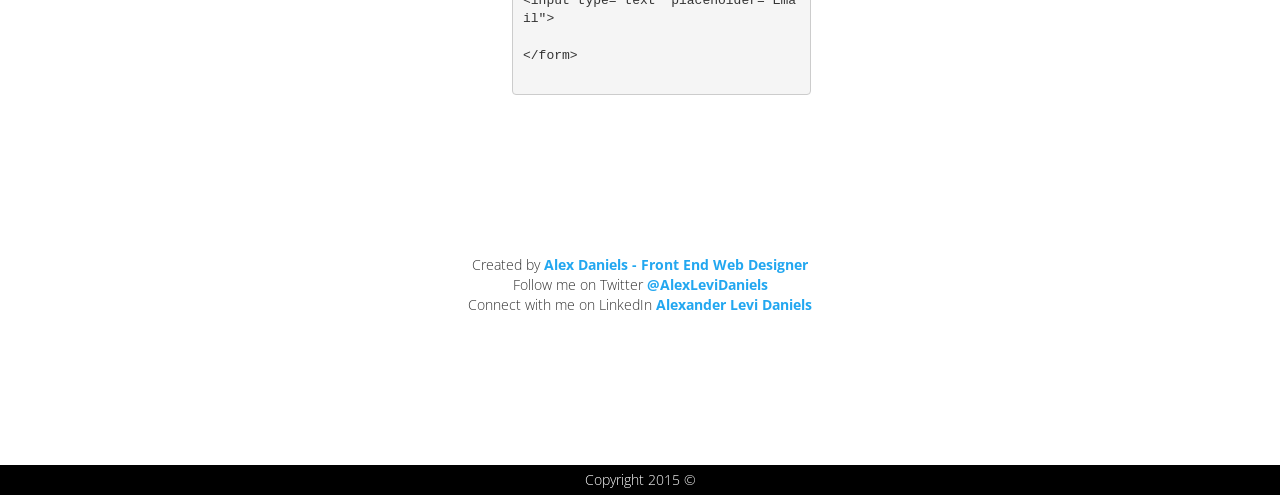
==== commit 1251d01f: "form style edits" ====
--- a/inputcss.html
+++ b/inputcss.html
@@ -616,7 +616,7 @@
 				<div class="input-samplecode col-xs-offset-1 col-xs-10">
 					<h3 class="col-xs-12">Form Style Usage:</h3>
 					<div class="col-md-6">
-						<form class="form-basic">
+						<form class="form-basic form-fcs-heart-beat-border">
 							<label>First Name</label>
 							<input type="text" placeholder="First Name">
 							<label>Last Name</label>
@@ -627,7 +627,27 @@
 					</div>
 					<div class="col-md-6">
 						<div class="highlight">
-								<pre><code>&lt;form class="<kbd>form-basic</kbd>"&gt;
+								<pre><code>&lt;form class="<kbd>form-basic</kbd> <kbd>form-fcs-heart-beat-border</kbd>"&gt;
+								&lt;label&gt;First Name&lt;/label&gt;<br>&lt;input type="text" placeholder="First Name"&gt;
+								&lt;label&gt;Last Name&lt;/label&gt;<br>&lt;input type="text" placeholder="Last Name"&gt;
+								&lt;label&gt;Email&lt;/label&gt;<br>&lt;input type="text" placeholder="Email"&gt;
+								&lt;/form&gt;
+							</code></pre>
+						</div>
+					</div>
+				</div>
+
+				<div class="input-samplecode col-xs-offset-1 col-xs-10">
+					<div class="col-md-6">
+						<form class="">
+							<label>Login:</label>
+							<input type="text" placeholder="Username" class="border-top">
+							<input type="text" placeholder="Password">
+						</form>
+					</div>
+					<div class="col-md-6">
+						<div class="highlight">
+								<pre><code>&lt;form class="<kbd>form-basic</kbd> <kbd>form-fcs-heart-beat-border</kbd>"&gt;
 								&lt;label&gt;First Name&lt;/label&gt;<br>&lt;input type="text" placeholder="First Name"&gt;
 								&lt;label&gt;Last Name&lt;/label&gt;<br>&lt;input type="text" placeholder="Last Name"&gt;
 								&lt;label&gt;Email&lt;/label&gt;<br>&lt;input type="text" placeholder="Email"&gt;
--- a/css/input.css
+++ b/css/input.css
@@ -254,7 +254,7 @@
 	border-top-left-radius: 10px
 }
 
-.radius-btm-right-top-left input {
+.form-radius-btm-right-top-left input {
 	border-bottom-right-radius: 10px;
 	border-top-left-radius: 10px
 }
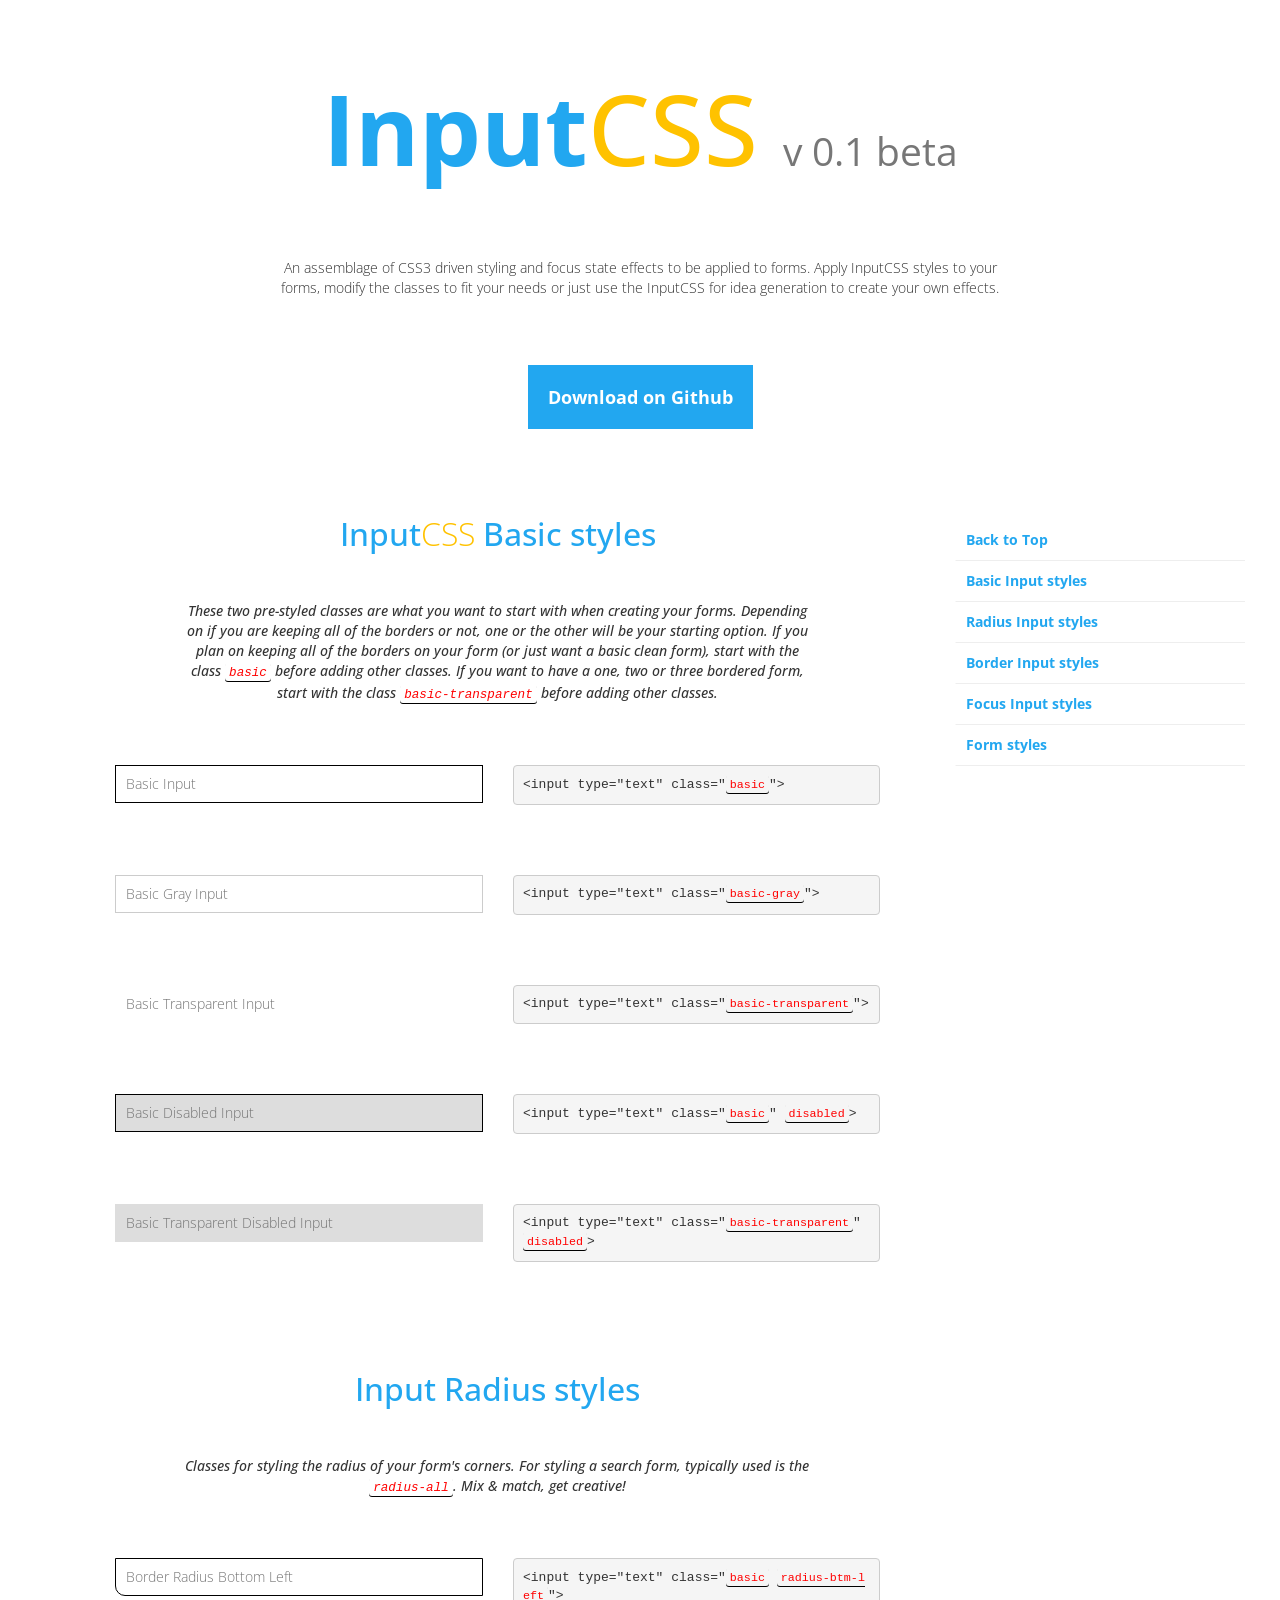
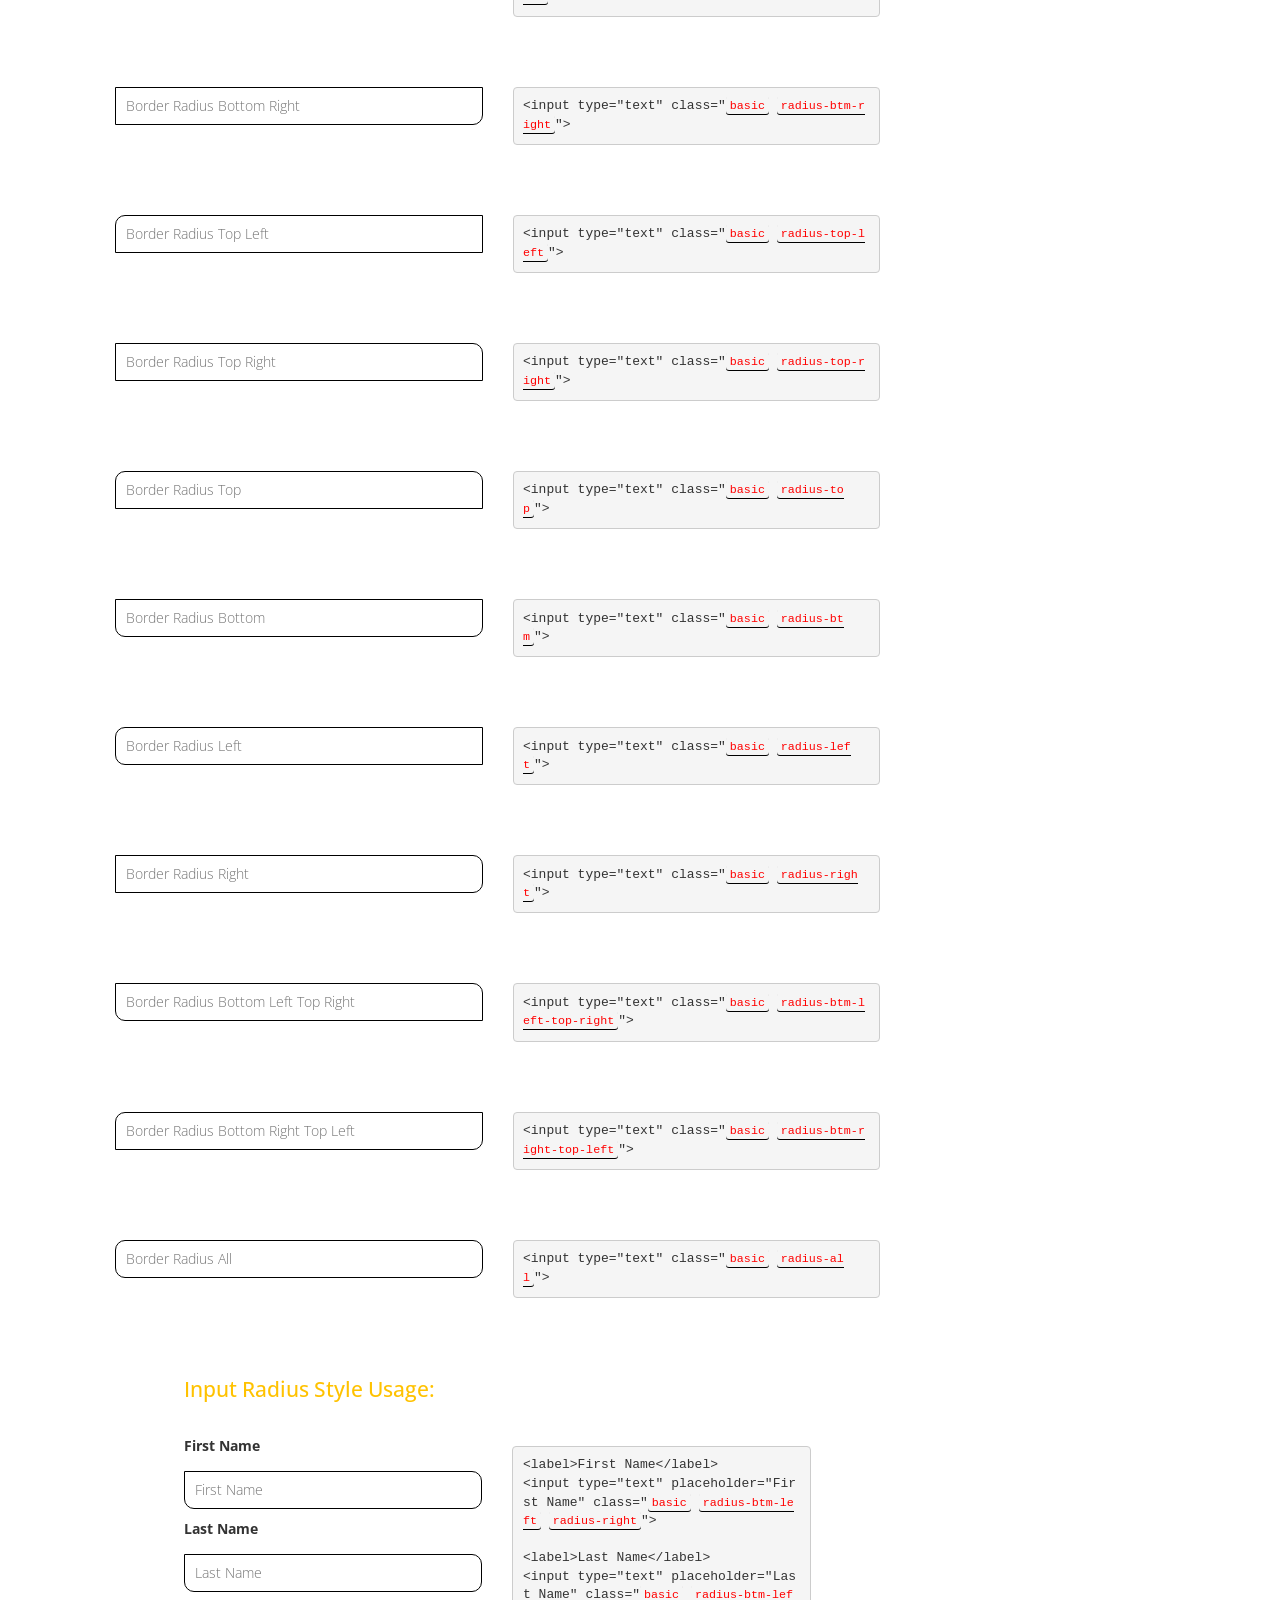
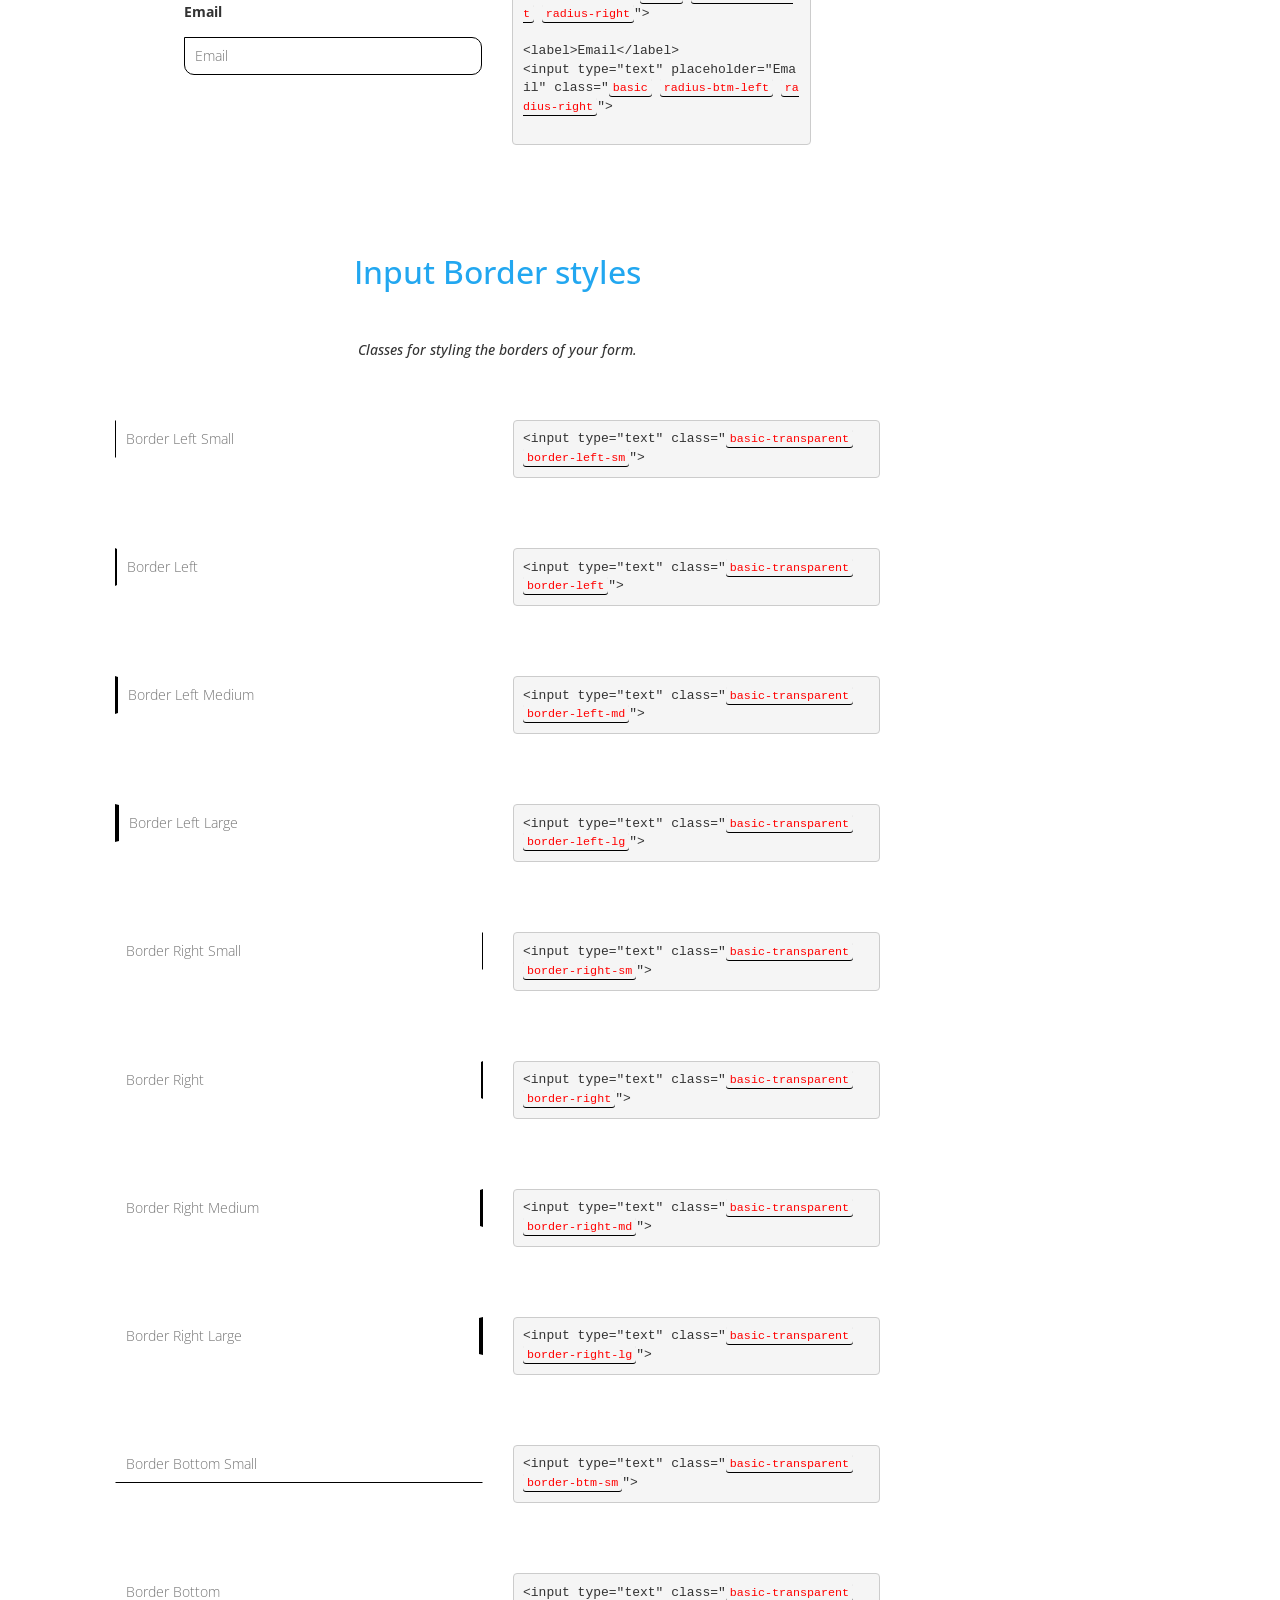
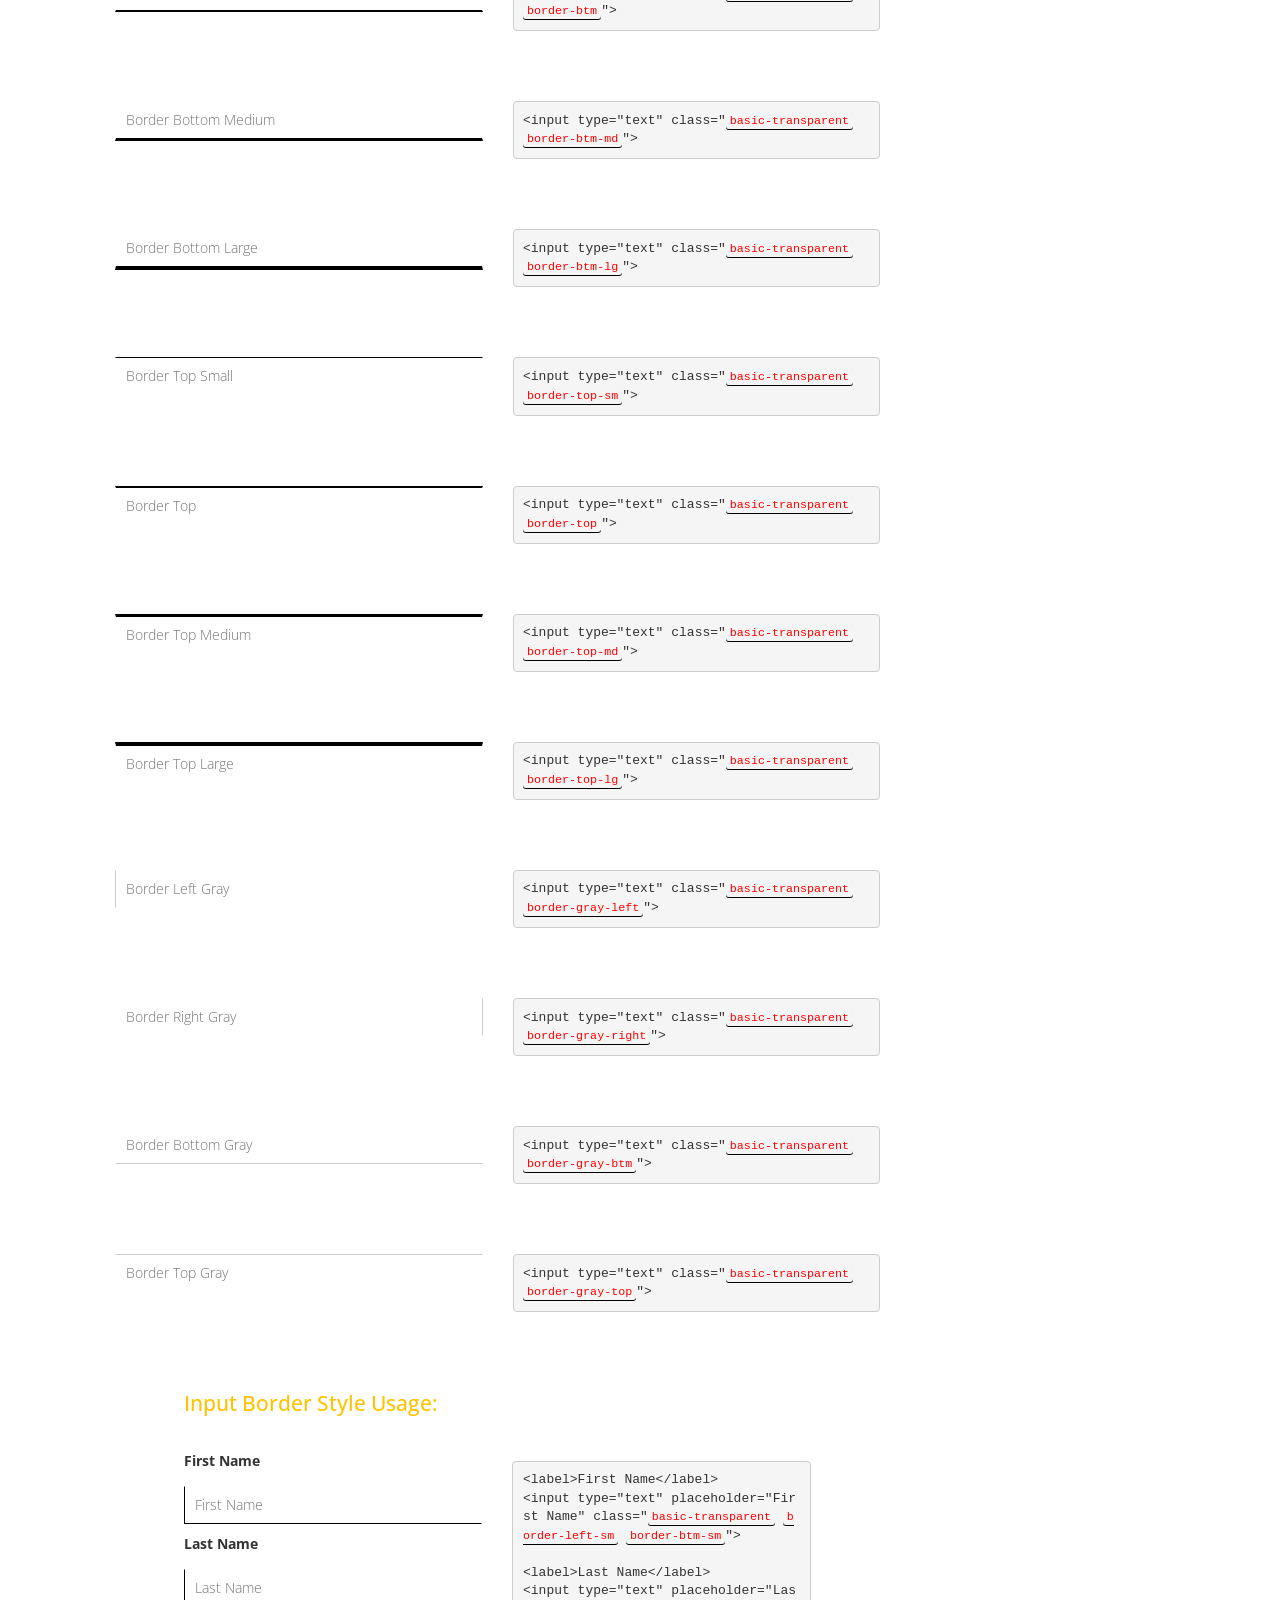
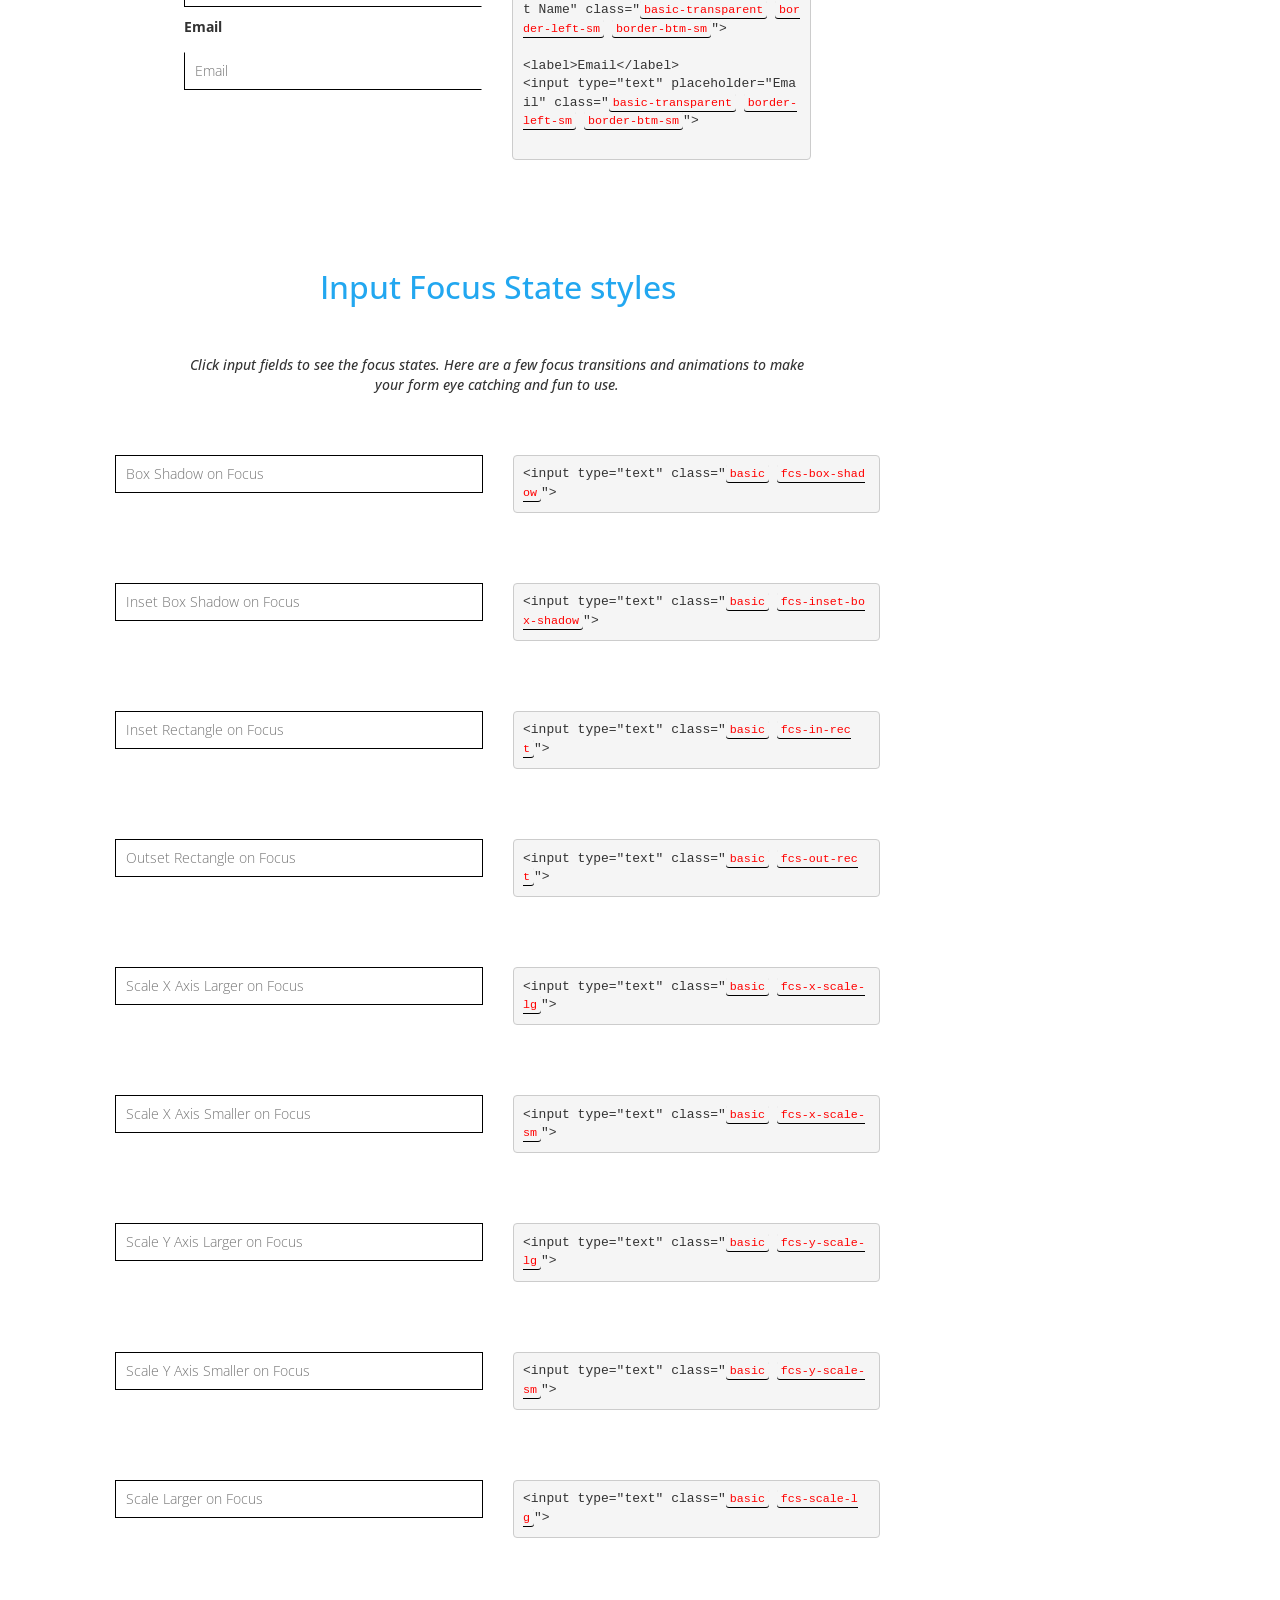
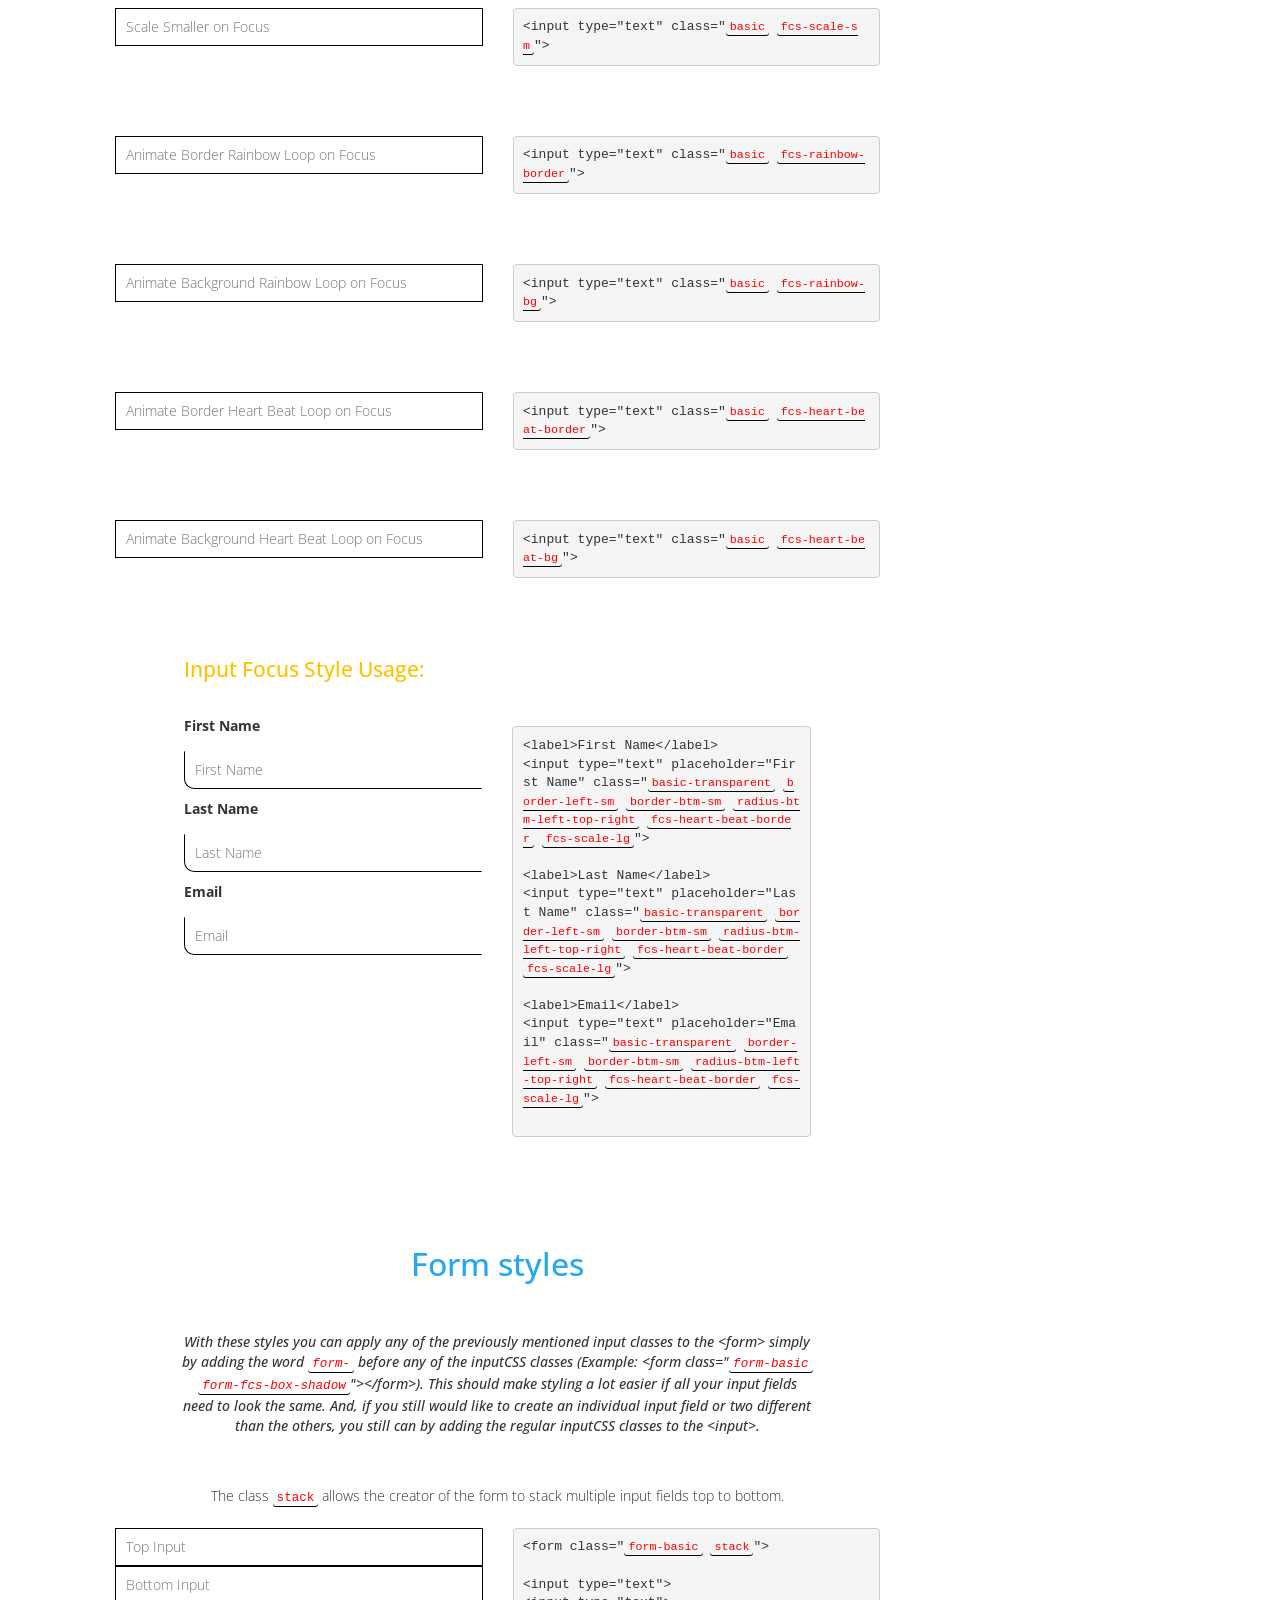
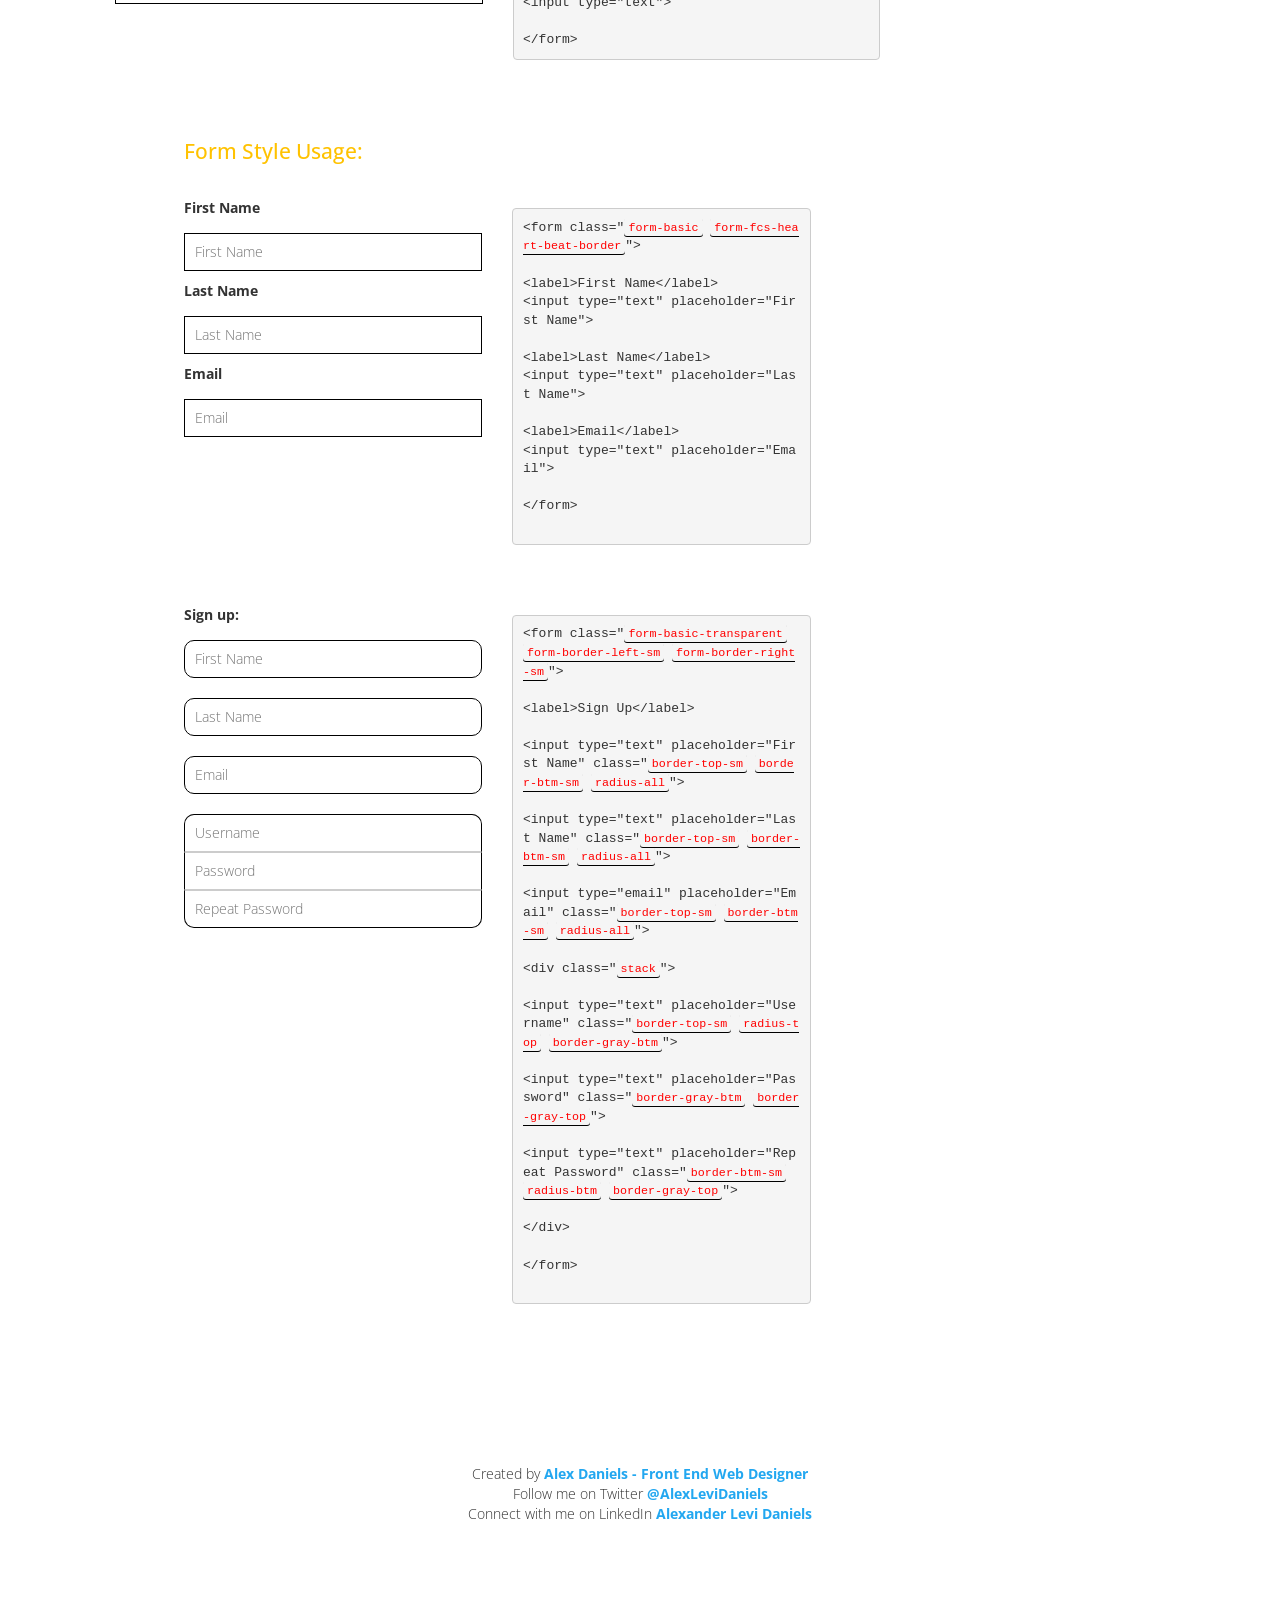
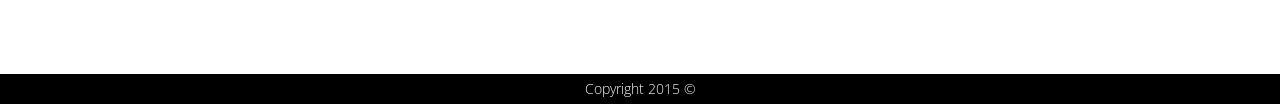
==== commit 76a2068a: "updating form styles" ====
--- a/inputcss.html
+++ b/inputcss.html
@@ -37,6 +37,17 @@
 
 			<div class="input-samplecode col-xs-12">
 				<div class="col-md-6">
+					<input type="text" placeholder="Basic Gray Input" class="basic-gray">
+				</div>
+				<div class="col-md-6">
+					<div class="highlight">
+						<pre><code>&lt;input type="text" class="<kbd>basic-gray</kbd>"&gt;</code></pre>
+					</div>
+				</div>
+			</div>
+
+			<div class="input-samplecode col-xs-12">
+				<div class="col-md-6">
 					<input type="text" placeholder="Basic Transparent Input" class="basic-transparent">
 				</div>
 				<div class="col-md-6">
@@ -401,6 +412,50 @@
 					</div>
 				</div>
 
+				<div class="input-samplecode col-xs-12">
+					<div class="col-md-6">
+						<input type="text" placeholder="Border Left Gray" class="basic-transparent border-gray-left">
+					</div>
+					<div class="col-md-6">
+						<div class="highlight">
+							<pre><code>&lt;input type="text" class="<kbd>basic-transparent</kbd> <kbd>border-gray-left</kbd>"&gt;</code></pre>
+						</div>
+					</div>
+				</div>
+
+				<div class="input-samplecode col-xs-12">
+					<div class="col-md-6">
+						<input type="text" placeholder="Border Right Gray" class="basic-transparent border-gray-right">
+					</div>
+					<div class="col-md-6">
+						<div class="highlight">
+							<pre><code>&lt;input type="text" class="<kbd>basic-transparent</kbd> <kbd>border-gray-right</kbd>"&gt;</code></pre>
+						</div>
+					</div>
+				</div>
+
+				<div class="input-samplecode col-xs-12">
+					<div class="col-md-6">
+						<input type="text" placeholder="Border Bottom Gray" class="basic-transparent border-gray-btm">
+					</div>
+					<div class="col-md-6">
+						<div class="highlight">
+							<pre><code>&lt;input type="text" class="<kbd>basic-transparent</kbd> <kbd>border-gray-btm</kbd>"&gt;</code></pre>
+						</div>
+					</div>
+				</div>
+
+				<div class="input-samplecode col-xs-12">
+					<div class="col-md-6">
+						<input type="text" placeholder="Border Top Gray" class="basic-transparent border-gray-top">
+					</div>
+					<div class="col-md-6">
+						<div class="highlight">
+							<pre><code>&lt;input type="text" class="<kbd>basic-transparent</kbd> <kbd>border-gray-top</kbd>"&gt;</code></pre>
+						</div>
+					</div>
+				</div>
+
 				<div class="input-samplecode col-xs-offset-1 col-xs-10">
 					<h3 class="col-xs-12">Input Border Style Usage:</h3>
 					<div class="col-md-6">
@@ -612,6 +667,22 @@
 			<div class="col-xs-12"><em class="col-sm-offset-1 col-sm-10 col-xs-12">With these styles you can apply any of the previously mentioned input classes to the &lt;form&gt; simply by adding the word <kbd>form-</kbd> before any of the inputCSS classes (Example: &lt;form class="<kbd>form-basic</kbd> <kbd>form-fcs-box-shadow</kbd>"&gt;&lt;/form&gt;). This should make styling a lot easier if all your input fields need to look the same. And, if you still would like to create an individual input field or two different than the others, you still can by adding the regular inputCSS classes to the &lt;input&gt;.</em></div>
 
 			<section>
+				<div class="input-samplecode col-xs-12">
+					<p class="text-center">The class <kbd>stack</kbd> allows the creator of the form to stack multiple input fields top to bottom.</p>
+					<div class="col-md-6">
+						<form class="form-basic stack">
+							<input type="text" placeholder="Top Input">
+							<input type="text" placeholder="Bottom Input">
+						</form>
+					</div>
+					<div class="col-md-6">
+						<div class="highlight">
+							<pre><code>&lt;form class="<kbd>form-basic</kbd> <kbd>stack</kbd>"&gt;
+							&lt;input type="text"&gt;<br>&lt;input type="text"&gt;
+							&lt;/form&gt;</code></pre>
+						</div>
+					</div>
+				</div>
 
 				<div class="input-samplecode col-xs-offset-1 col-xs-10">
 					<h3 class="col-xs-12">Form Style Usage:</h3>
@@ -639,18 +710,30 @@
 
 				<div class="input-samplecode col-xs-offset-1 col-xs-10">
 					<div class="col-md-6">
-						<form class="">
-							<label>Login:</label>
-							<input type="text" placeholder="Username" class="border-top">
-							<input type="text" placeholder="Password">
+						<form class="form-basic-transparent form-border-left-sm form-border-right-sm">
+							<label>Sign up:</label>
+							<input type="text" placeholder="First Name" class="border-top-sm border-btm-sm radius-all">
+							<input type="text" placeholder="Last Name" class="border-top-sm border-btm-sm radius-all">
+							<input type="email" placeholder="Email" class="border-top-sm border-btm-sm radius-all">
+							<div class="stack">
+								<input type="text" placeholder="Username" class="border-top-sm radius-top border-gray-btm">
+								<input type="text" placeholder="Password" class="border-gray-btm border-gray-top">
+								<input type="text" placeholder="Repeat Password" class="border-btm-sm radius-btm border-gray-top">
+							</div>
 						</form>
 					</div>
 					<div class="col-md-6">
 						<div class="highlight">
-								<pre><code>&lt;form class="<kbd>form-basic</kbd> <kbd>form-fcs-heart-beat-border</kbd>"&gt;
-								&lt;label&gt;First Name&lt;/label&gt;<br>&lt;input type="text" placeholder="First Name"&gt;
-								&lt;label&gt;Last Name&lt;/label&gt;<br>&lt;input type="text" placeholder="Last Name"&gt;
-								&lt;label&gt;Email&lt;/label&gt;<br>&lt;input type="text" placeholder="Email"&gt;
+								<pre><code>&lt;form class="<kbd>form-basic-transparent</kbd> <kbd>form-border-left-sm</kbd> <kbd>form-border-right-sm</kbd>"&gt;
+								&lt;label&gt;Sign Up&lt;/label&gt;
+								&lt;input type="text" placeholder="First Name" class="<kbd>border-top-sm</kbd> <kbd>border-btm-sm</kbd> <kbd>radius-all</kbd>"&gt;
+								&lt;input type="text" placeholder="Last Name" class="<kbd>border-top-sm</kbd> <kbd>border-btm-sm</kbd> <kbd>radius-all</kbd>"&gt;
+								&lt;input type="email" placeholder="Email" class="<kbd>border-top-sm</kbd> <kbd>border-btm-sm</kbd> <kbd>radius-all</kbd>"&gt;
+								&lt;div class="<kbd>stack</kbd>"&gt;
+									&lt;input type="text" placeholder="Username" class="<kbd>border-top-sm</kbd> <kbd>radius-top</kbd> <kbd>border-gray-btm</kbd>"&gt;
+									&lt;input type="text" placeholder="Password" class="<kbd>border-gray-btm</kbd> <kbd>border-gray-top</kbd>"&gt;
+									&lt;input type="text" placeholder="Repeat Password" class="<kbd>border-btm-sm</kbd> <kbd>radius-btm</kbd> <kbd>border-gray-top</kbd>"&gt;
+								&lt;/div&gt;
 								&lt;/form&gt;
 							</code></pre>
 						</div>
@@ -662,6 +745,7 @@
 		
 		<aside class="col-sm-3 sticker side-menu">	
 			<div class="inside">
+				<a href=""><p>Back to Top</p></a>
 				<a href="#basic-styles"><p>Basic Input styles</p></a>
 				<a href="#radius-styles"><p>Radius Input styles</p></a>
 				<a href="#border-styles"><p>Border Input styles</p></a>
--- a/css/input.css
+++ b/css/input.css
@@ -75,7 +75,7 @@
 	border-color: #22A7F0; 
 }
 
-.basic[disabled], .basic-transparent[disabled] {
+input.basic[disabled], input.basic-transparent[disabled] {
     cursor: not-allowed;
     background: #ddd;
     -webkit-transition-duration: 0.25s;
@@ -93,7 +93,7 @@
  	transition-duration: 0.25s;
 }
 
-.basic[disabled]:hover, .basic-transparent[disabled]:hover {
+input.basic[disabled]:hover, input.basic-transparent[disabled]:hover {
 	background: #eee;
 }
 
@@ -107,9 +107,21 @@
 
 
 
+/***** Form Styles *****/
+
+.stack {
+	margin-top: 10px;
+	margin-bottom: 10px;
+}
+
+.stack input {
+	margin-top: 0;
+	margin-bottom: 0;
+}
+
 /***** Basic *****/
 
-.basic {
+input.basic {
 	border-radius: 0;
 	border: 1px solid #000;
 }
@@ -119,9 +131,41 @@
 	border: 1px solid #000;
 }
 
+input.basic:focus {
+	outline-style: none;
+	border: 1px solid #22A7F0;
+}
+
+.form-basic input:focus {
+	outline-style: none;
+	border: 1px solid #22A7F0;
+}
+
+/***** Basic gray *****/
+
+input.basic-gray {
+	border-radius: 0;
+	border: 1px solid #ccc;
+}
+
+.form-basic-gray input {
+	border-radius: 0;
+	border: 1px solid #ccc;
+}
+
+input.basic-gray:focus {
+	outline-style: none;
+	border: 1px solid #22A7F0;
+}
+
+.form-basic-gray input:focus {
+	outline-style: none;
+	border: 1px solid #22A7F0;
+}
+
 /***** Border transparent *****/
 
-.basic-transparent {
+input.basic-transparent {
 	border-radius: 0;
 	border: 1px solid transparent;
 }
@@ -131,7 +175,7 @@
 	border: 1px solid transparent;
 }
 
-.basic-transparent:focus {
+input.basic-transparent:focus {
 	outline-style: none;
 	border: 1px solid #22A7F0;
 }
@@ -149,7 +193,7 @@
 
 /***** Border Radius Bottom Left *****/
 
-.radius-btm-left {
+input.radius-btm-left {
 	border-bottom-left-radius: 10px;
 }
 
@@ -159,7 +203,7 @@
 
 /***** Border Radius Bottom Right *****/
 
-.radius-btm-right {
+input.radius-btm-right {
 	border-bottom-right-radius: 10px;
 }
 
@@ -169,7 +213,7 @@
 
 /***** Border Radius Top Right *****/
 
-.radius-top-right {
+input.radius-top-right {
 	border-top-right-radius: 10px;
 }
 
@@ -179,7 +223,7 @@
 
 /***** Border Radius Top Left *****/
 
-.radius-top-left {
+input.radius-top-left {
 	border-top-left-radius: 10px;
 }
 
@@ -189,7 +233,7 @@
 
 /***** Border Radius Top *****/
 
-.radius-top {
+input.radius-top {
 	border-top-left-radius: 10px;
 	border-top-right-radius: 10px
 }
@@ -201,7 +245,7 @@
 
 /***** Border Radius Bottom *****/
 
-.radius-btm {
+input.radius-btm {
 	border-bottom-left-radius: 10px;
 	border-bottom-right-radius: 10px
 }
@@ -213,7 +257,7 @@
 
 /***** Border Radius Left *****/
 
-.radius-left {
+input.radius-left {
 	border-bottom-left-radius: 10px;
 	border-top-left-radius: 10px
 }
@@ -225,7 +269,7 @@
 
 /***** Border Radius Right *****/
 
-.radius-right {
+input.radius-right {
 	border-bottom-right-radius: 10px;
 	border-top-right-radius: 10px
 }
@@ -237,7 +281,7 @@
 
 /***** Border Radius Bottom Left Top Right *****/
 
-.radius-btm-left-top-right {
+input.radius-btm-left-top-right {
 	border-bottom-left-radius: 10px;
 	border-top-right-radius: 10px
 }
@@ -249,7 +293,7 @@
 
 /***** Border Radius Bottom Right Top Left *****/
 
-.radius-btm-right-top-left {
+input.radius-btm-right-top-left {
 	border-bottom-right-radius: 10px;
 	border-top-left-radius: 10px
 }
@@ -261,7 +305,7 @@
 
 /***** Border Radius All *****/
 
-.radius-all {
+input.radius-all {
 	border-radius: 10px;
 }
 
@@ -275,7 +319,7 @@
 
 /***** Border Left Small *****/
 
-.border-left-sm {
+input.border-left-sm {
 	border-left: 1px solid #000;
 }
 
@@ -285,7 +329,7 @@
 
 /***** Border Left *****/
 
-.border-left {
+input.border-left {
 	border-left: 2px solid #000;
 }
 
@@ -295,7 +339,7 @@
 
 /***** Border Left Medium *****/
 
-.border-left-md {
+input.border-left-md {
 	border-left: 3px solid #000;
 }
 
@@ -305,7 +349,7 @@
 
 /***** Border Left Large *****/
 
-.border-left-lg {
+input.border-left-lg {
 	border-left: 4px solid #000;
 }
 
@@ -315,7 +359,7 @@
 
 /***** Border Right Small *****/
 
-.border-right-sm {
+input.border-right-sm {
 	border-right: 1px solid #000;
 }
 
@@ -325,7 +369,7 @@
 
 /***** Border Right *****/
 
-.border-right {
+input.border-right {
 	border-right: 2px solid #000;
 }
 
@@ -335,7 +379,7 @@
 
 /***** Border Right Medium *****/
 
-.border-right-md {
+input.border-right-md {
 	border-right: 3px solid #000;
 }
 
@@ -345,7 +389,7 @@
 
 /***** Border Right Large *****/
 
-.border-right-lg {
+input.border-right-lg {
 	border-right: 4px solid #000;
 }
 
@@ -355,7 +399,7 @@
 
 /***** Border Bottom Small *****/
 
-.border-btm-sm {
+input.border-btm-sm {
 	border-bottom: 1px solid #000;
 }
 
@@ -365,7 +409,7 @@
 
 /***** Border Bottom *****/
 
-.border-btm {
+input.border-btm {
 	border-bottom: 2px solid #000;
 }
 
@@ -375,7 +419,7 @@
 
 /***** Border Bottom Medium *****/
 
-.border-btm-md {
+input.border-btm-md {
 	border-bottom: 3px solid #000;
 }
 
@@ -385,7 +429,7 @@
 
 /***** Border Bottom Large *****/
 
-.border-btm-lg {
+input.border-btm-lg {
 	border-bottom: 4px solid #000;
 }
 
@@ -395,7 +439,7 @@
 
 /***** Border Top Small *****/
 
-.border-top-sm {
+input.border-top-sm {
 	border-top: 1px solid #000;
 }
 
@@ -405,7 +449,7 @@
 
 /***** Border Top *****/
 
-.border-top {
+input.border-top {
 	border-top: 2px solid #000;
 }
 
@@ -415,7 +459,7 @@
 
 /***** Border Top Medium *****/
 
-.border-top-md {
+input.border-top-md {
 	border-top: 3px solid #000;
 }
 
@@ -425,7 +469,7 @@
 
 /***** Border Top Large *****/
 
-.border-top-lg {
+input.border-top-lg {
 	border-top: 4px solid #000;
 }
 
@@ -433,6 +477,46 @@
 	border-top: 4px solid #000;
 }
 
+/***** Border Left Gray *****/
+
+input.border-gray-left {
+	border-left-color: #ccc;
+}
+
+.form-border-gray-left input {
+	border-left-color: #ccc;
+}
+
+/***** Border Right Gray *****/
+
+input.border-gray-right {
+	border-right-color: #ccc;
+}
+
+.form-border-gray-right input {
+	border-right-color: #ccc;
+}
+
+/***** Border Bottom Gray *****/
+
+input.border-gray-btm {
+	border-bottom-color: #ccc;
+}
+
+.form-border-gray-btm input {
+	border-bottom-color: #ccc;
+}
+
+/***** Border Top Gray *****/
+
+input.border-gray-top {
+	border-top-color: #ccc;
+}
+
+.form-border-gray-top input {
+	border-top-color: #ccc;
+}
+
 
 
 /*==================== Input Focus styles ====================*/
@@ -440,7 +524,7 @@
 
 /***** Box Shadow on Focus *****/
 
-.fcs-box-shadow {
+input.fcs-box-shadow {
 	box-shadow: 0 0 0 0 rgba( 0, 0, 0, .5);
 	-webkit-transition-duration: 0.25s;
 	-moz-transition: .25s;
@@ -456,7 +540,7 @@
  	transition-duration: 0.25s;
 }
 
-.fcs-box-shadow:focus {
+input.fcs-box-shadow:focus {
 	box-shadow: 0 0 10px 0 rgba( 0, 0, 0, .5);
 }
 
@@ -466,7 +550,7 @@
 
 /***** Inset Box Shadow on Focus *****/
 
-.fcs-inset-box-shadow {
+input.fcs-inset-box-shadow {
 	box-shadow: inset 0 0 0 0 rgba( 0, 0, 0, .5);
 	-webkit-transition-duration: 0.25s;
 	-moz-transition: .25s;
@@ -482,7 +566,7 @@
  	transition-duration: 0.25s;
 }
 
-.fcs-inset-box-shadow:focus {
+input.fcs-inset-box-shadow:focus {
 	box-shadow: inset 0 0 10px 0 rgba( 0, 0, 0, .5);
 }
 
@@ -492,7 +576,7 @@
 
 /***** Inset Rectangle on Focus *****/
 
-.fcs-in-rect {
+input.fcs-in-rect {
 	box-shadow: inset 0 0 0 0 rgba( 0, 0, 0, 1);
 	-webkit-transition-duration: 0.25s;
 	-moz-transition: .25s;
@@ -508,7 +592,7 @@
  	transition-duration: 0.25s;
 }
 
-.fcs-in-rect:focus {
+input.fcs-in-rect:focus {
 	color: #fff;
 	box-shadow: inset 0 0 0 20px rgba( 0, 0, 0, 1);
 }
@@ -520,7 +604,7 @@
 
 /***** Inset Rectangle on Focus *****/
 
-.fcs-out-rect {
+input.fcs-out-rect {
 	box-shadow: inset 0 0 0 20px rgba( 255, 255, 255, 1);
 	color: #fff;
 	border: 1px solid #000;
@@ -540,7 +624,7 @@
  	transition-duration: 0.25s;
 }
 
-.fcs-out-rect:focus {
+input.fcs-out-rect:focus {
 	box-shadow: inset 0 0 0 0 rgba( 255, 255, 255, 1);
 	background-color: #000;
 }
@@ -552,7 +636,7 @@
 
 /***** Scale X Axis Larger on Focus *****/
 
-.fcs-x-scale-lg {
+input.fcs-x-scale-lg {
 	-webkit-transition-duration: 0.25s;
 	-moz-transition: .25s;
 	-o-transition: .25s;
@@ -566,7 +650,7 @@
  	transition-duration: 0.25s;
 }
 
-.fcs-x-scale-lg:focus {
+input.fcs-x-scale-lg:focus {
 	-webkit-transform: scaleX(1.1);
 	-moz-transform:    scaleX(1.1);
 	-ms-transform:     scaleX(1.1);
@@ -584,21 +668,21 @@
 
 /***** Scale X Axis Smaller on Focus *****/
 
-.fcs-x-scale-sm {
-	-webkit-transition-duration: 0.25s;
-	-moz-transition: .25s;
-	-o-transition: .25s;
- 	transition-duration: 0.25s;
-}
-
-.fcs-x-scale-sm input {
-	-webkit-transition-duration: 0.25s;
-	-moz-transition: .25s;
-	-o-transition: .25s;
- 	transition-duration: 0.25s;
-}
-
-.fcs-x-scale-sm:focus {
+input.fcs-x-scale-sm {
+	-webkit-transition-duration: 0.25s;
+	-moz-transition: .25s;
+	-o-transition: .25s;
+ 	transition-duration: 0.25s;
+}
+
+input.fcs-x-scale-sm input {
+	-webkit-transition-duration: 0.25s;
+	-moz-transition: .25s;
+	-o-transition: .25s;
+ 	transition-duration: 0.25s;
+}
+
+input.fcs-x-scale-sm:focus {
 	-webkit-transform: scaleX(.9);
 	-moz-transform:    scaleX(.9);
 	-ms-transform:     scaleX(.9);
@@ -606,7 +690,7 @@
 	transform:         scaleX(.9);
 }
 
-.fcs-x-scale-sm input:focus {
+input.fcs-x-scale-sm input:focus {
 	-webkit-transform: scaleX(.9);
 	-moz-transform:    scaleX(.9);
 	-ms-transform:     scaleX(.9);
@@ -616,21 +700,21 @@
 
 /***** Scale Y Axis Larger on Focus *****/
 
-.fcs-y-scale-lg {
-	-webkit-transition-duration: 0.25s;
-	-moz-transition: .25s;
-	-o-transition: .25s;
- 	transition-duration: 0.25s;
-}
-
-.fcs-y-scale-lg input {
-	-webkit-transition-duration: 0.25s;
-	-moz-transition: .25s;
-	-o-transition: .25s;
- 	transition-duration: 0.25s;
-}
-
-.fcs-y-scale-lg:focus {
+input.fcs-y-scale-lg {
+	-webkit-transition-duration: 0.25s;
+	-moz-transition: .25s;
+	-o-transition: .25s;
+ 	transition-duration: 0.25s;
+}
+
+input.fcs-y-scale-lg input {
+	-webkit-transition-duration: 0.25s;
+	-moz-transition: .25s;
+	-o-transition: .25s;
+ 	transition-duration: 0.25s;
+}
+
+input.fcs-y-scale-lg:focus {
 	-webkit-transform: scaleY(1.1);
 	-moz-transform:    scaleY(1.1);
 	-ms-transform:     scaleY(1.1);
@@ -648,7 +732,7 @@
 
 /***** Scale Y Axis Smaller on Focus *****/
 
-.fcs-y-scale-sm {
+input.fcs-y-scale-sm {
 	-webkit-transition-duration: 0.25s;
 	-moz-transition: .25s;
 	-o-transition: .25s;
@@ -662,7 +746,7 @@
  	transition-duration: 0.25s;
 }
 
-.fcs-y-scale-sm:focus {
+input.fcs-y-scale-sm:focus {
 	-webkit-transform: scaleY(.9);
 	-moz-transform:    scaleY(.9);
 	-ms-transform:     scaleY(.9);
@@ -680,7 +764,7 @@
 
 /***** Scale Larger on Focus *****/
 
-.fcs-scale-lg {
+input.fcs-scale-lg {
 	-webkit-transition-duration: 0.25s;
 	-moz-transition: .25s;
 	-o-transition: .25s;
@@ -694,7 +778,7 @@
  	transition-duration: 0.25s;
 }
 
-.fcs-scale-lg:focus {
+input.fcs-scale-lg:focus {
 	-webkit-transform: scale(1.1);
 	-moz-transform:    scale(1.1);
 	-ms-transform:     scale(1.1);
@@ -712,7 +796,7 @@
 
 /***** Scale Smaller on Focus *****/
 
-.fcs-scale-sm {
+input.fcs-scale-sm {
 	-webkit-transition-duration: 0.25s;
 	-moz-transition: .25s;
 	-o-transition: .25s;
@@ -726,7 +810,7 @@
  	transition-duration: 0.25s;
 }
 
-.fcs-scale-sm:focus {
+input.fcs-scale-sm:focus {
 	-webkit-transform: scale(.9);
 	-moz-transform:    scale(.9);
 	-ms-transform:     scale(.9);
@@ -744,7 +828,7 @@
 
 /***** Animate Border Rainbow Loop on Focus *****/
 
-.fcs-rainbow-border:focus {
+input.fcs-rainbow-border:focus {
 	-webkit-animation: rainbow linear 5s infinite; 
     animation: rainbow linear 5s infinite; 
 }
@@ -774,7 +858,7 @@
 
 /***** Animate Background Rainbow Loop on Focus *****/
 
-.fcs-rainbow-bg:focus {
+input.fcs-rainbow-bg:focus {
 	-webkit-animation: rainbow-bg linear 5s infinite; 
     animation: rainbow-bg linear 5s infinite; 
 }
@@ -804,7 +888,7 @@
 
 /***** Animate Border Heart Beat Loop on Focus *****/
 
-.fcs-heart-beat-border:focus {
+input.fcs-heart-beat-border:focus {
 	-webkit-animation: beat linear 1.25s infinite; 
     animation: beat linear 1.25s infinite; 
 }
@@ -828,7 +912,7 @@
 
 /***** Animate Border Heart Beat Loop on Focus *****/
 
-.fcs-heart-beat-bg:focus {
+input.fcs-heart-beat-bg:focus {
 	-webkit-animation: beat-bg linear 1.25s infinite; 
     animation: beat-bg linear 1.25s infinite; 
 }
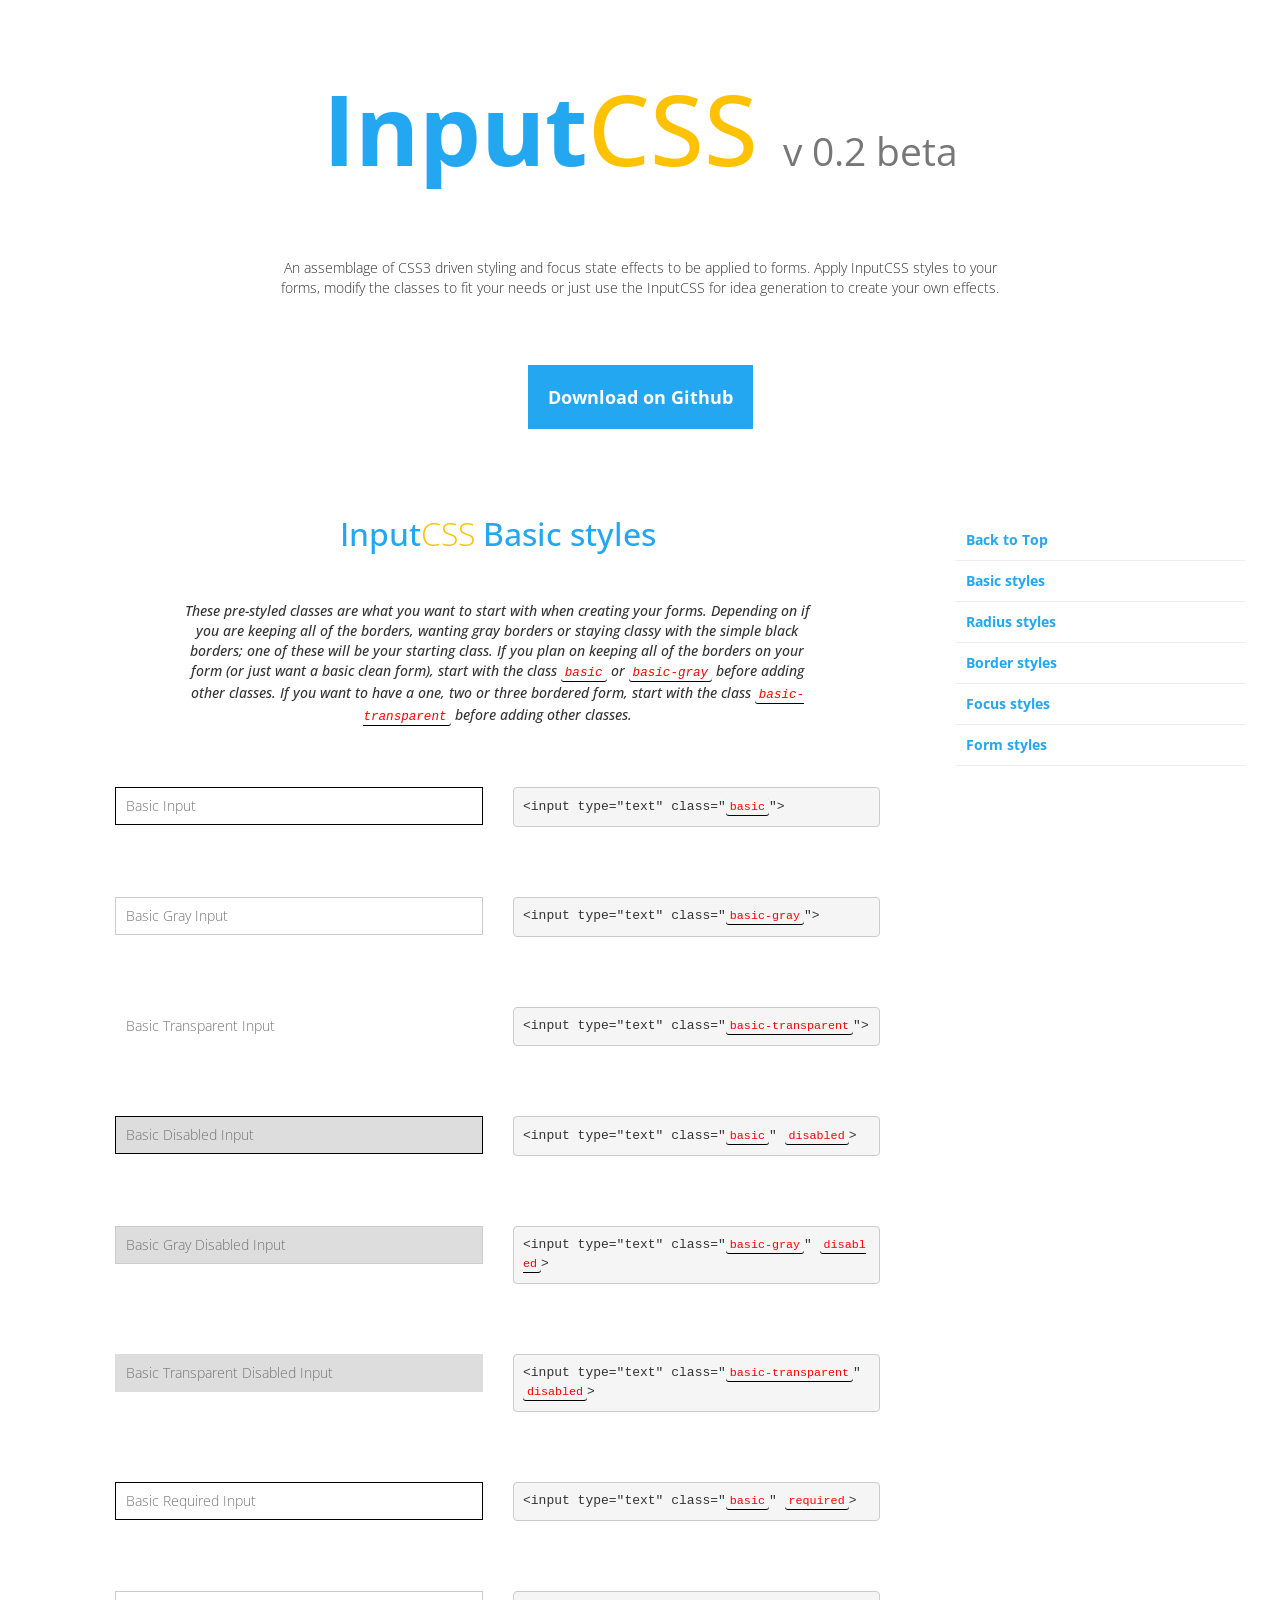
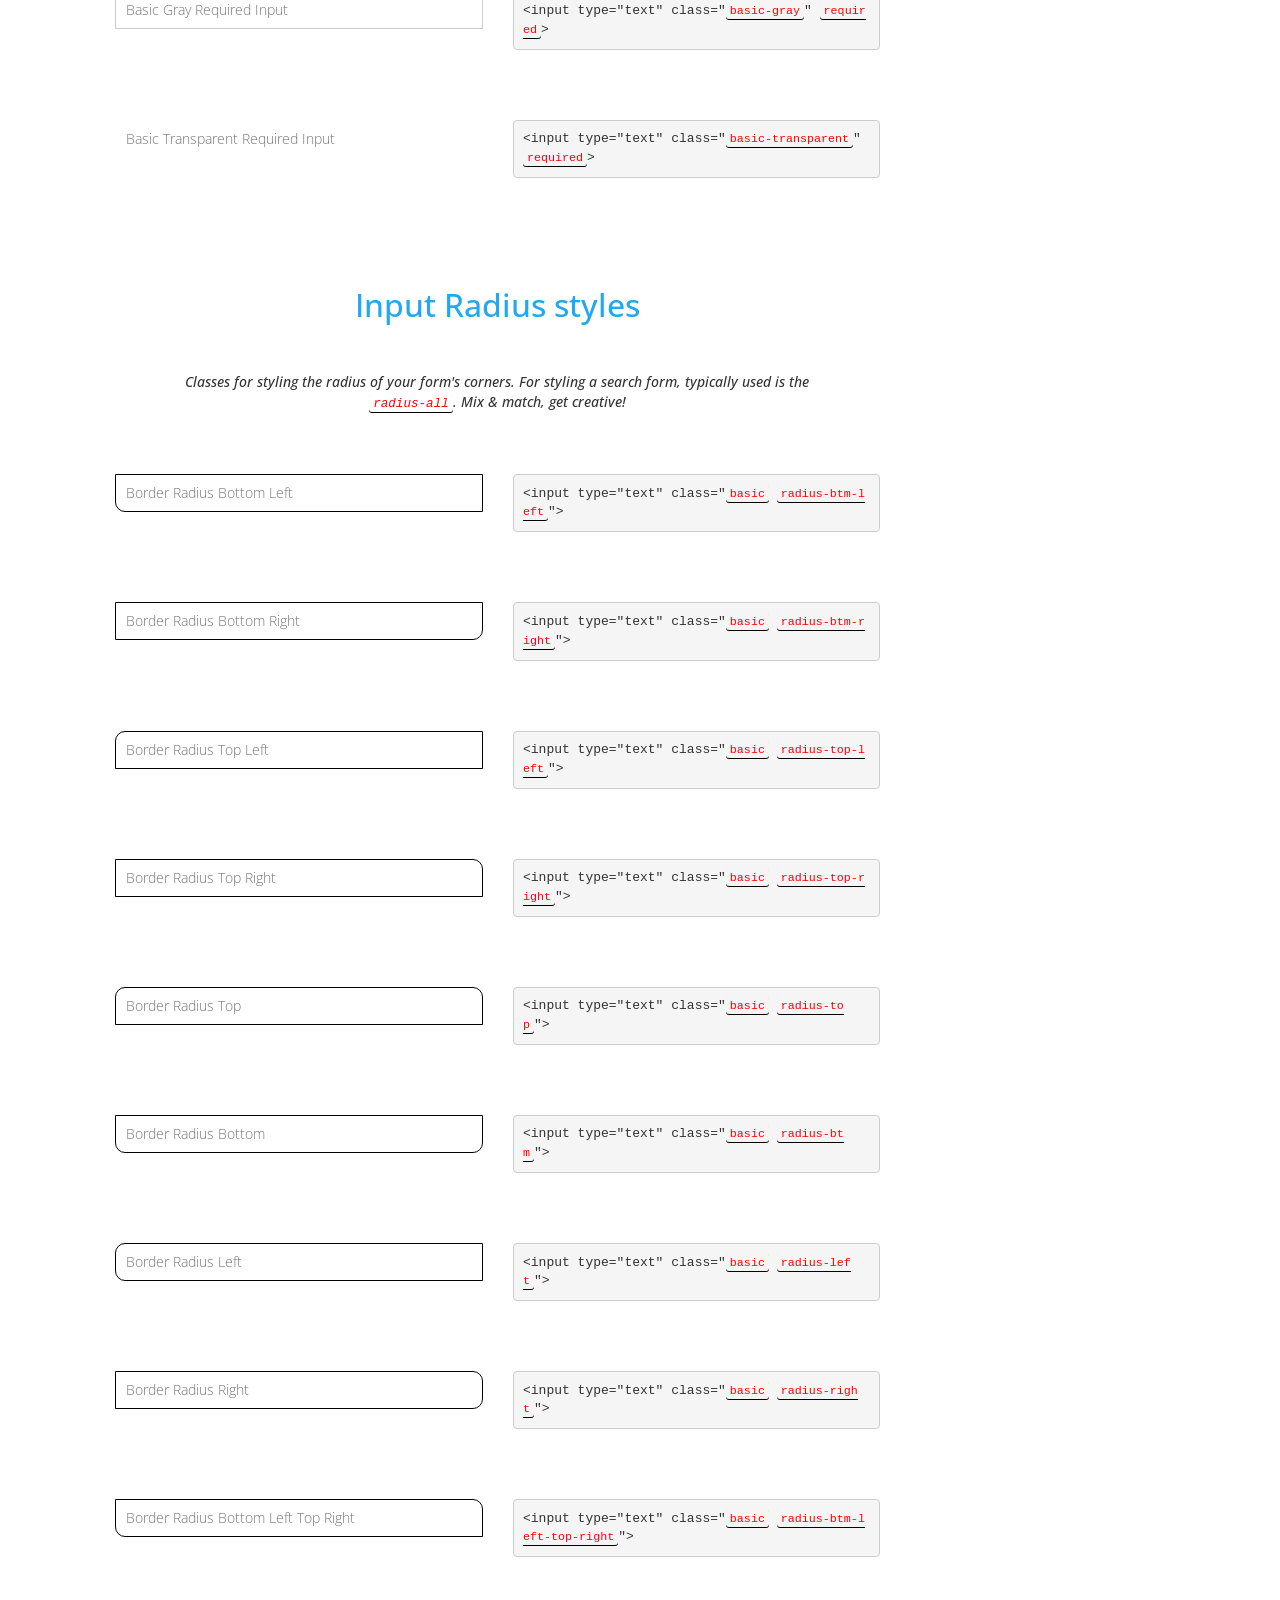
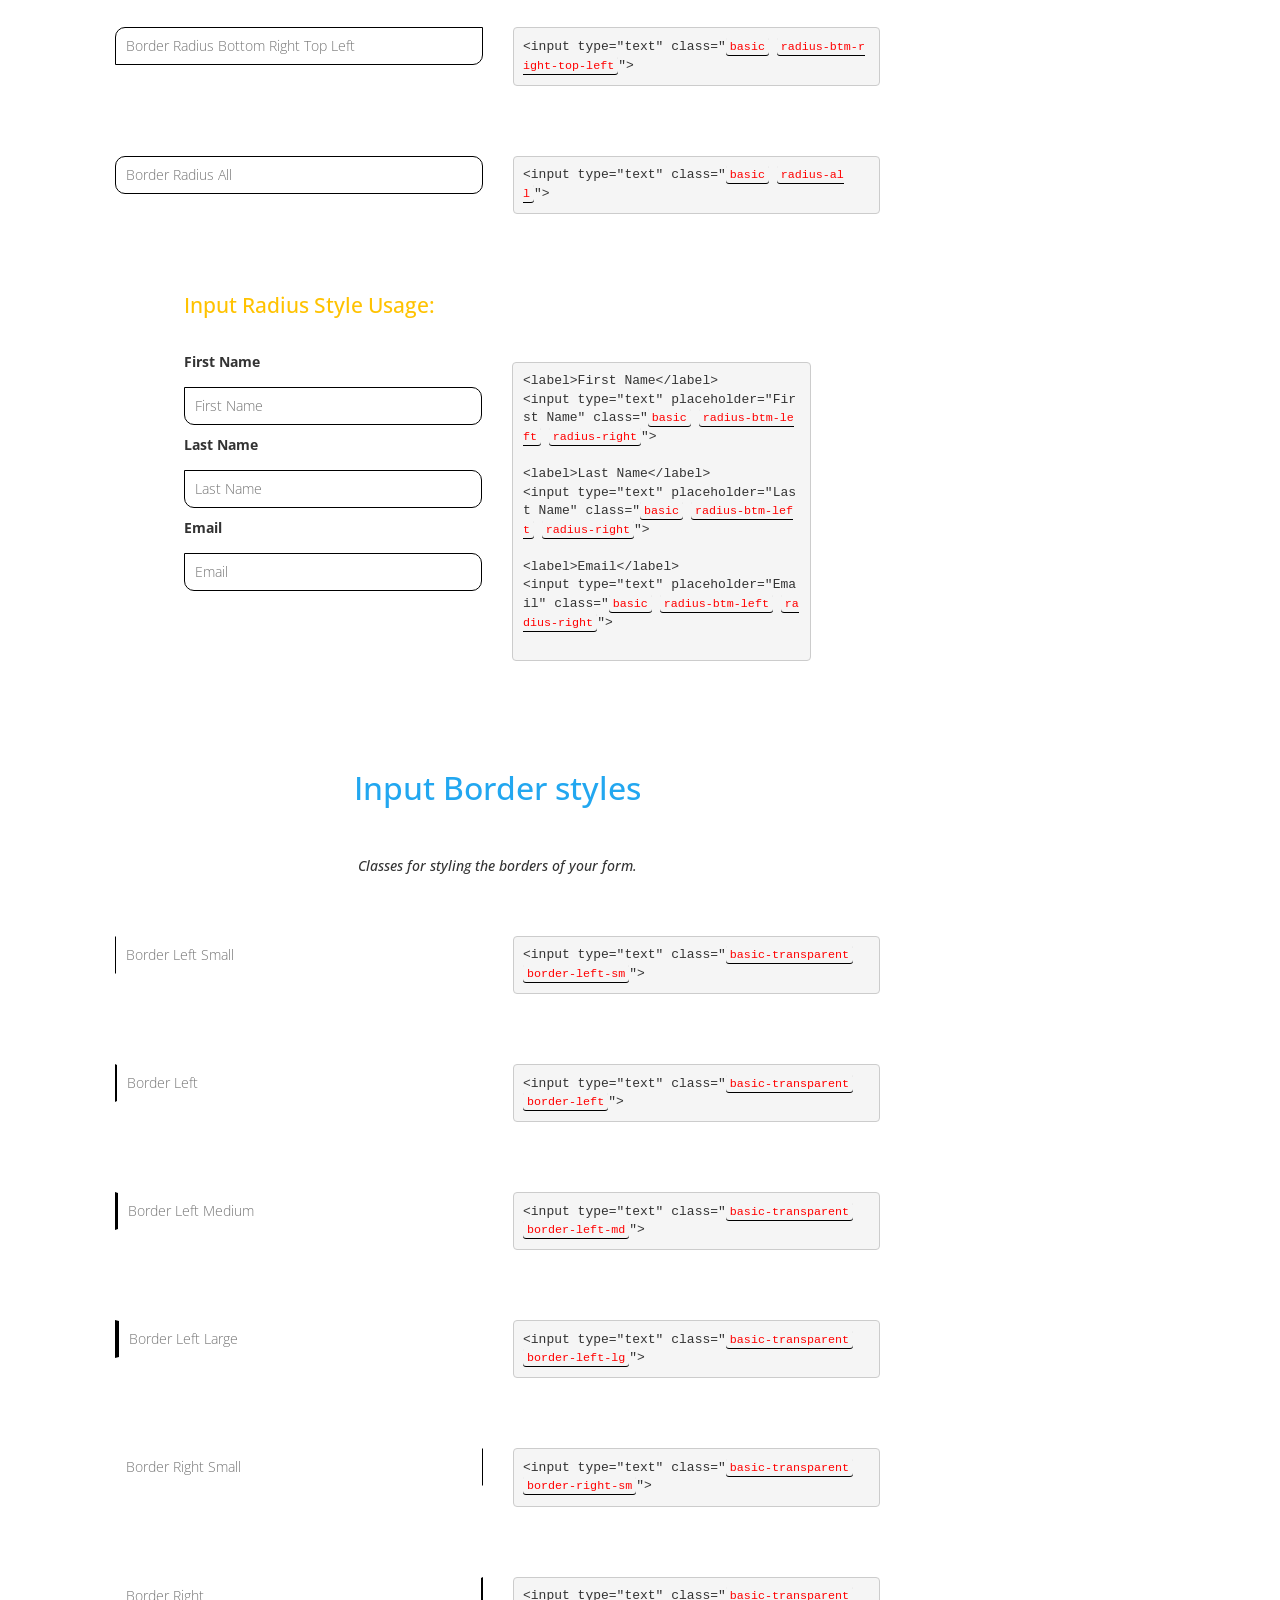
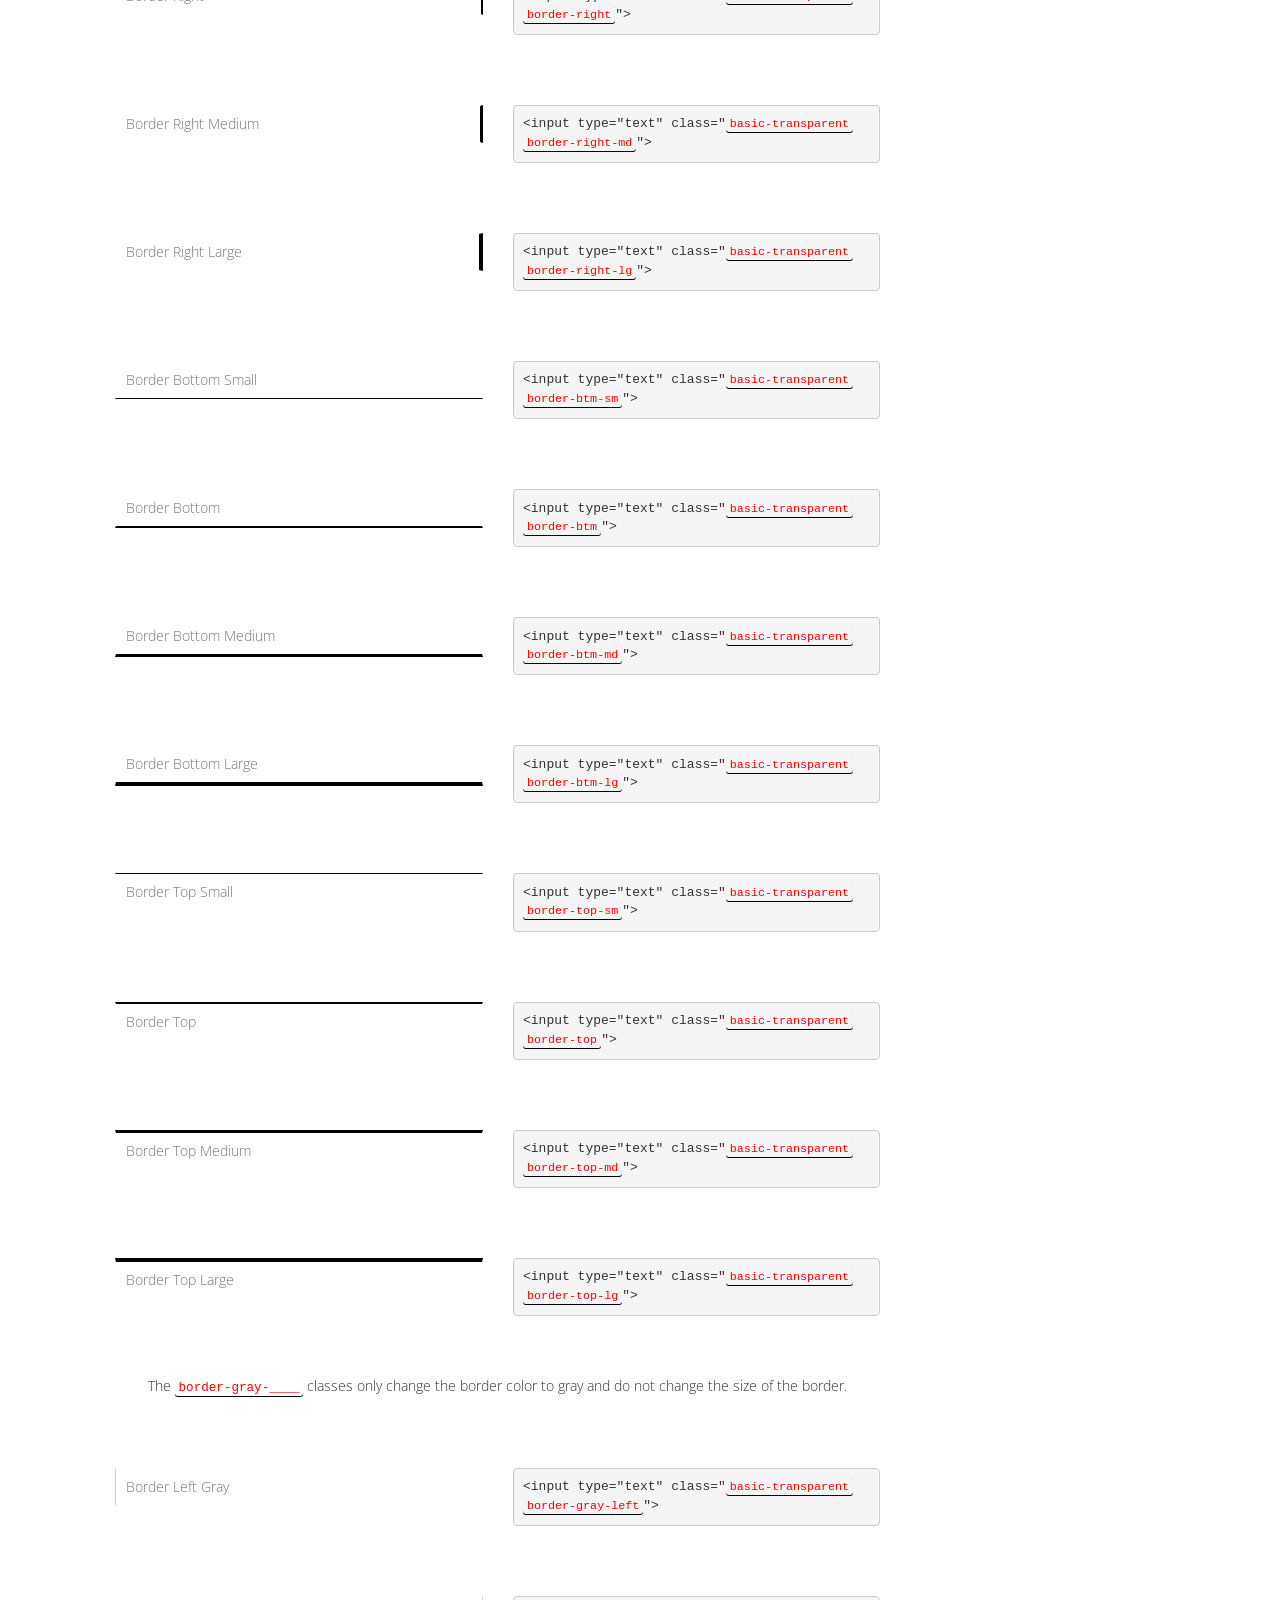
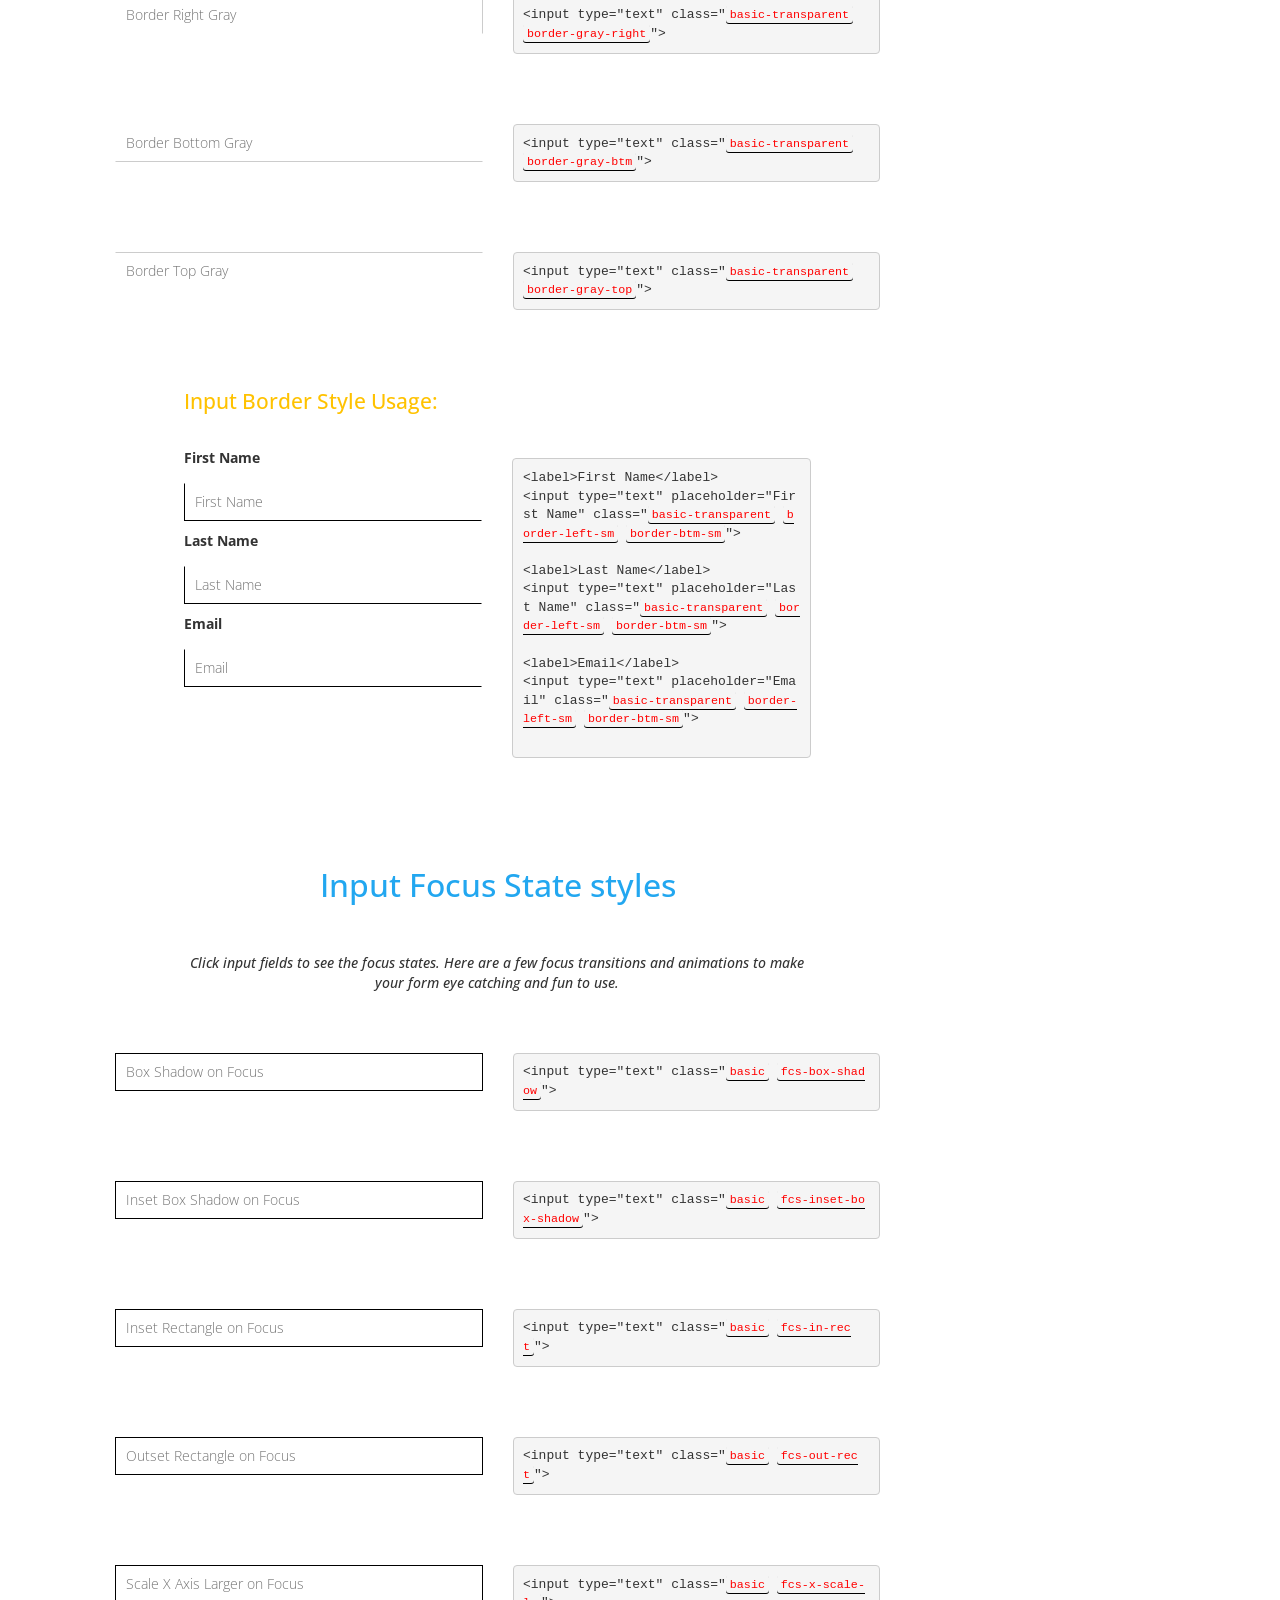
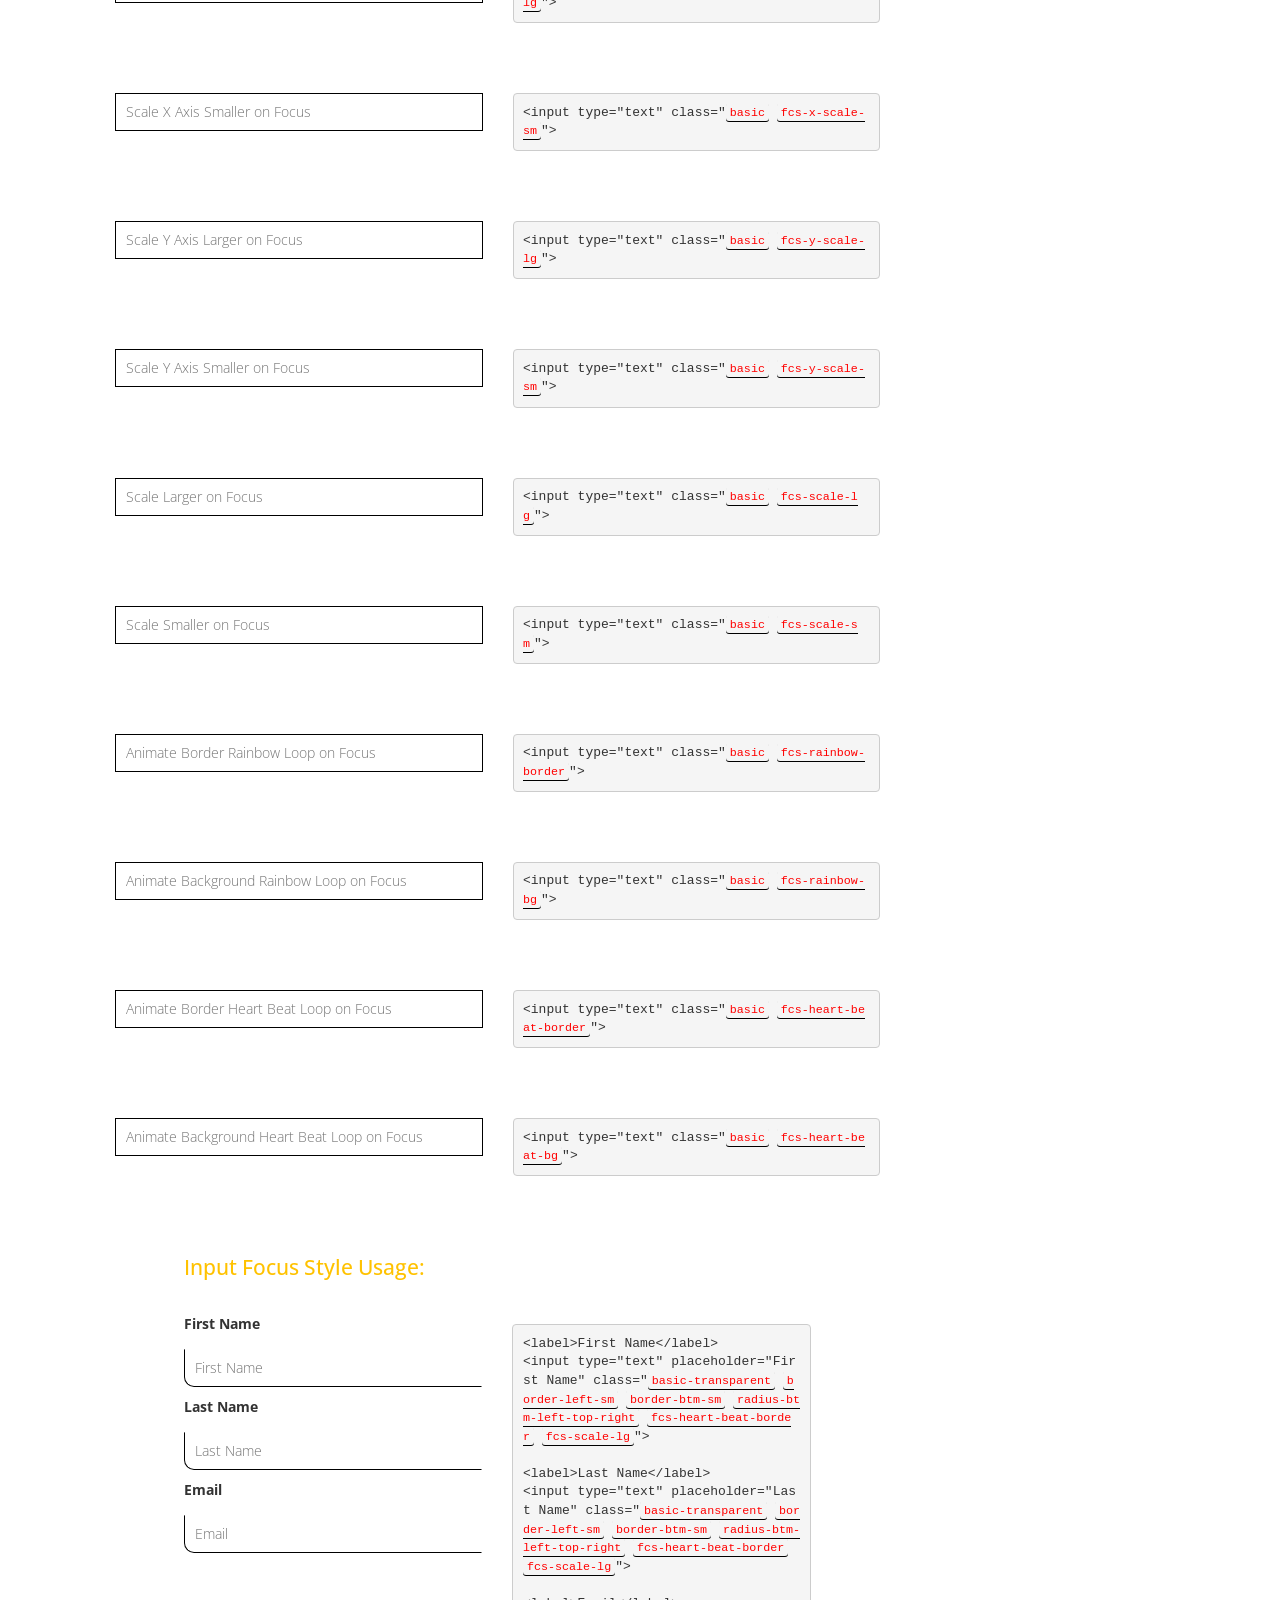
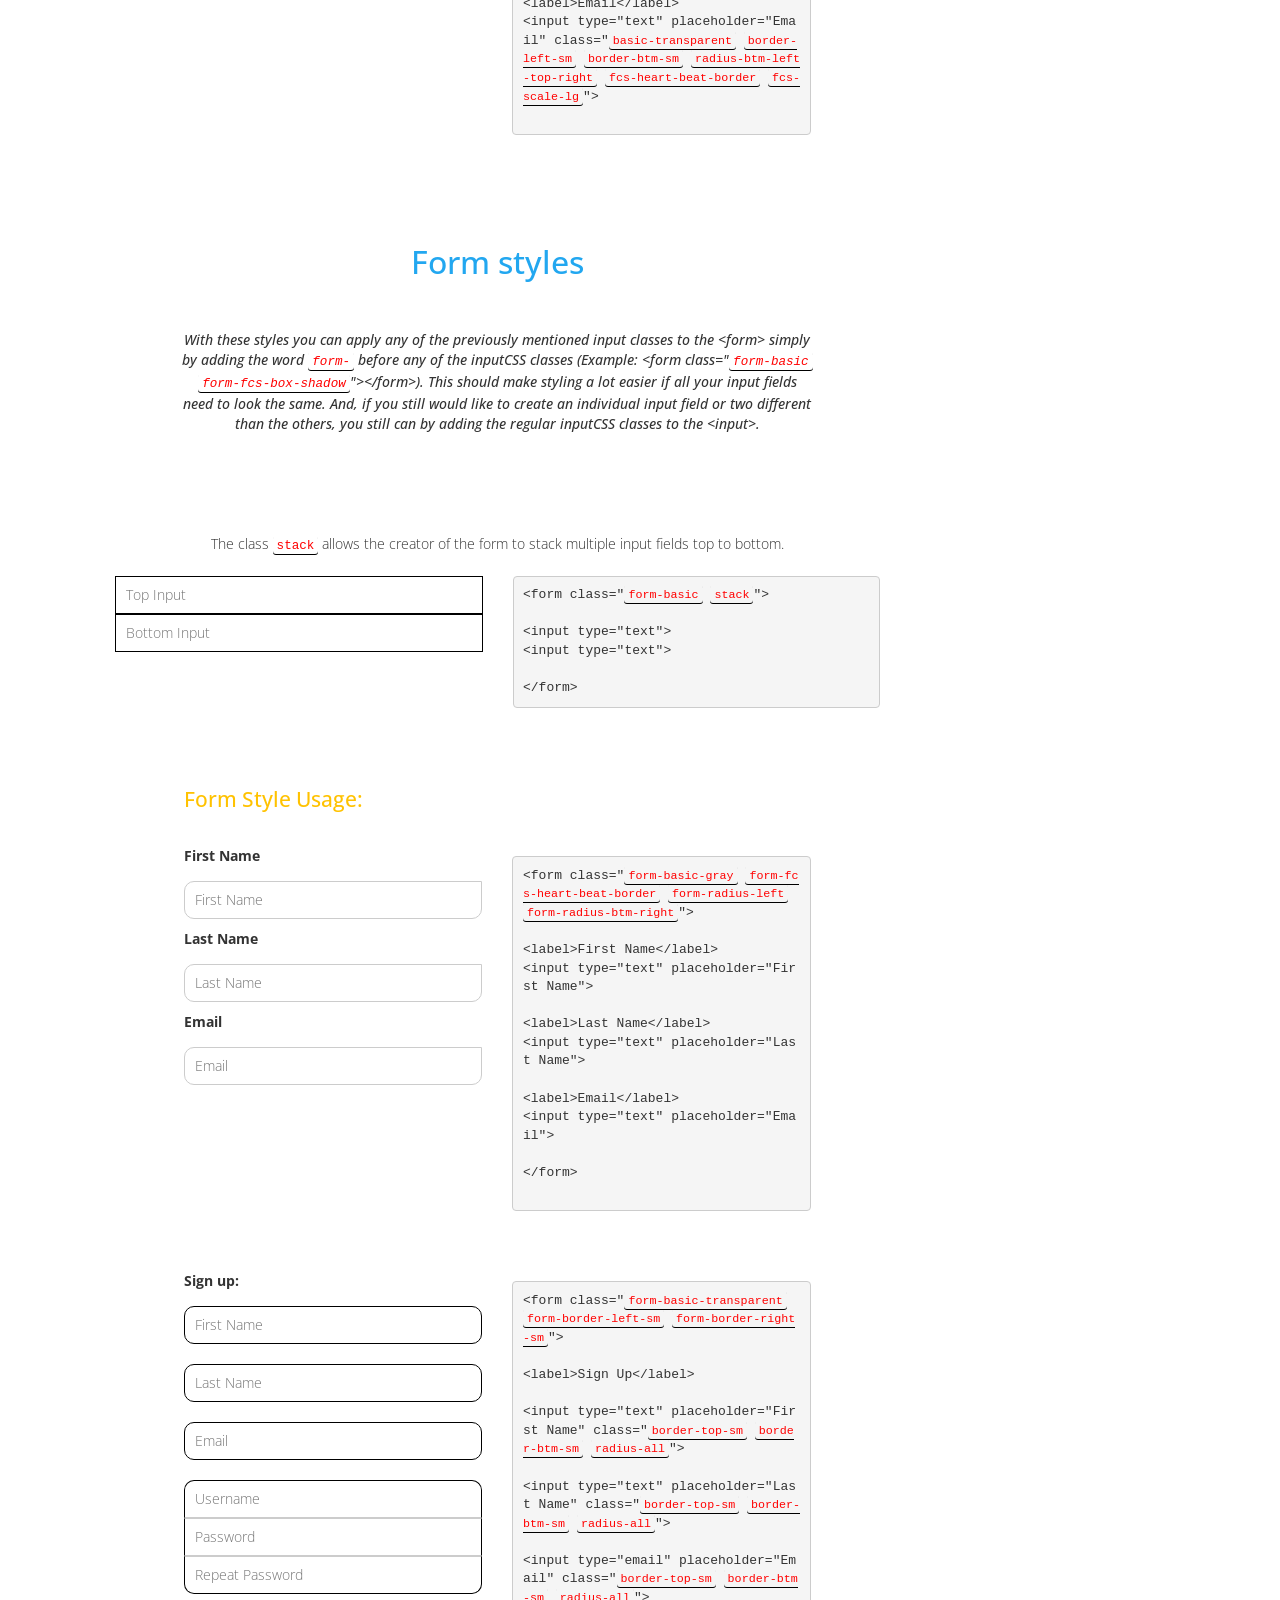
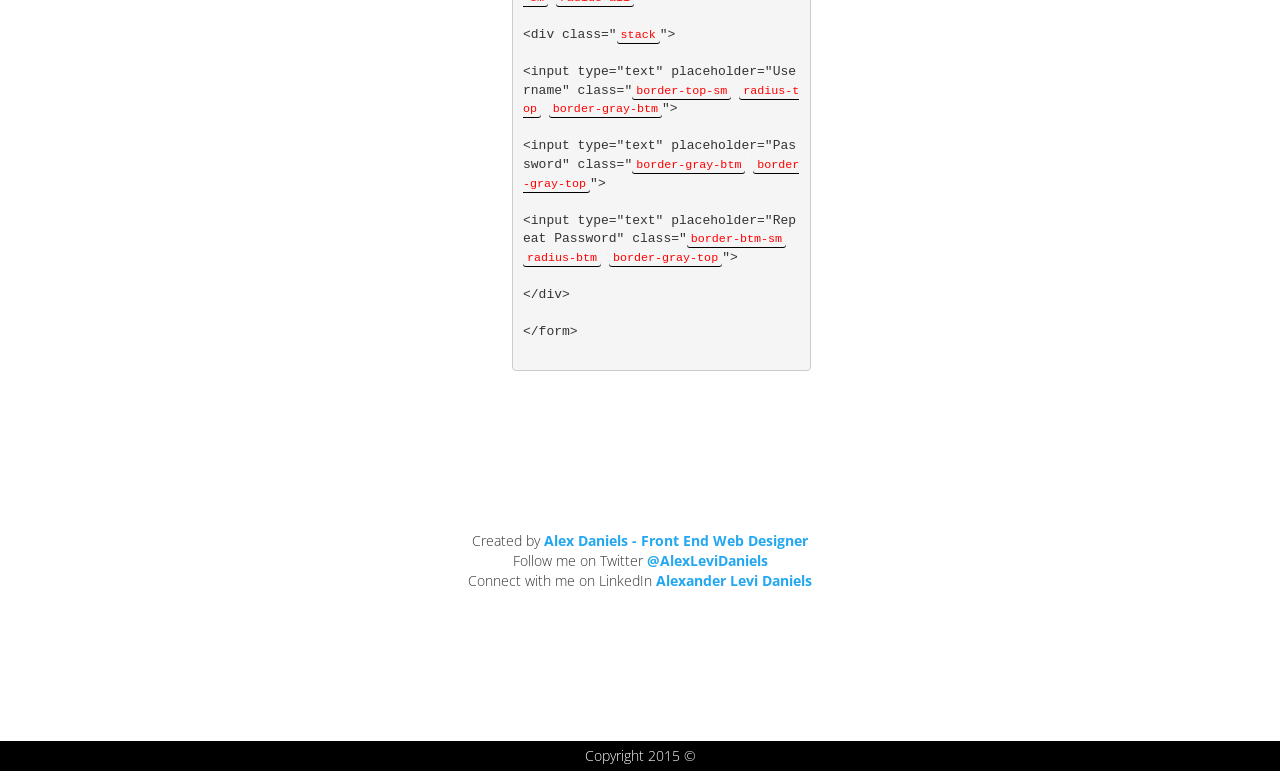
==== commit 7e3f5af7: "updated input required in basic styles" ====
--- a/inputcss.html
+++ b/inputcss.html
@@ -13,7 +13,7 @@
 
 	<div class="container">
 		
-		<h1>Input<span>CSS</span> <small>v 0.1 beta</small></h1>
+		<h1>Input<span>CSS</span> <small>v 0.2 beta</small></h1>
 		<p class="text-center col-sm-offset-2 col-sm-8 col-xs-12">An assemblage of CSS3 driven styling and focus state effects to be applied to forms. Apply InputCSS styles to your forms, modify the classes to fit your needs or just use the InputCSS for idea generation to create your own effects.</p>
 		<p class="text-center col-xs-12 btn"><a target="_blank" href="https://github.com/alexdaniels11/InputCSS">Download on Github</a></p>
 
@@ -22,7 +22,7 @@
 			<a name="basic-styles"></a>
 			<h2 class="col-xs-12 h2-title">Input<span>CSS</span> Basic styles</h2>
 			
-			<div class="col-xs-12"><em class="col-sm-offset-1 col-sm-10 col-xs-12">These two pre-styled classes are what you want to start with when creating your forms. Depending on if you are keeping all of the borders or not, one or the other will be your starting option. If you plan on keeping all of the borders on your form (or just want a basic clean form), start with the class <kbd>basic</kbd> before adding other classes. If you want to have a one, two or three bordered form, start with the class <kbd>basic-transparent</kbd> before adding other classes.</em></div>
+			<div class="col-xs-12"><em class="col-sm-offset-1 col-sm-10 col-xs-12">These pre-styled classes are what you want to start with when creating your forms. Depending on if you are keeping all of the borders, wanting gray borders or staying classy with the simple black borders; one of these will be your starting class. If you plan on keeping all of the borders on your form (or just want a basic clean form), start with the class <kbd>basic</kbd> or <kbd>basic-gray</kbd> before adding other classes. If you want to have a one, two or three bordered form, start with the class <kbd>basic-transparent</kbd> before adding other classes.</em></div>
 
 			<div class="input-samplecode col-xs-12">
 				<div class="col-md-6">
@@ -70,11 +70,55 @@
 
 			<div class="input-samplecode col-xs-12">
 				<div class="col-md-6">
+					<input type="text" placeholder="Basic Gray Disabled Input" class="basic-gray" disabled>
+				</div>
+				<div class="col-md-6">
+					<div class="highlight">
+						<pre><code>&lt;input type="text" class="<kbd>basic-gray</kbd>" <kbd>disabled</kbd>&gt;</code></pre>
+					</div>
+				</div>
+			</div>
+
+			<div class="input-samplecode col-xs-12">
+				<div class="col-md-6">
 					<input type="text" placeholder="Basic Transparent Disabled Input" class="basic-transparent" disabled>
 				</div>
 				<div class="col-md-6">
 					<div class="highlight">
 						<pre><code>&lt;input type="text" class="<kbd>basic-transparent</kbd>" <kbd>disabled</kbd>&gt;</code></pre>
+					</div>
+				</div>
+			</div>
+
+			<div class="input-samplecode col-xs-12">
+				<div class="col-md-6">
+					<input type="text" placeholder="Basic Required Input" class="basic" required>
+				</div>
+				<div class="col-md-6">
+					<div class="highlight">
+						<pre><code>&lt;input type="text" class="<kbd>basic</kbd>" <kbd>required</kbd>&gt;</code></pre>
+					</div>
+				</div>
+			</div>
+
+			<div class="input-samplecode col-xs-12">
+				<div class="col-md-6">
+					<input type="text" placeholder="Basic Gray Required Input" class="basic-gray" required>
+				</div>
+				<div class="col-md-6">
+					<div class="highlight">
+						<pre><code>&lt;input type="text" class="<kbd>basic-gray</kbd>" <kbd>required</kbd>&gt;</code></pre>
+					</div>
+				</div>
+			</div>
+
+			<div class="input-samplecode col-xs-12">
+				<div class="col-md-6">
+					<input type="text" placeholder="Basic Transparent Required Input" class="basic-transparent" required>
+				</div>
+				<div class="col-md-6">
+					<div class="highlight">
+						<pre><code>&lt;input type="text" class="<kbd>basic-transparent</kbd>" <kbd>required</kbd>&gt;</code></pre>
 					</div>
 				</div>
 			</div>
@@ -411,7 +455,7 @@
 						</div>
 					</div>
 				</div>
-
+				<p class="text-center col-xs-12 input-samplecode">The <kbd>border-gray-____</kbd> classes only change the border color to gray and do not change the size of the border.</p>
 				<div class="input-samplecode col-xs-12">
 					<div class="col-md-6">
 						<input type="text" placeholder="Border Left Gray" class="basic-transparent border-gray-left">
@@ -668,7 +712,7 @@
 
 			<section>
 				<div class="input-samplecode col-xs-12">
-					<p class="text-center">The class <kbd>stack</kbd> allows the creator of the form to stack multiple input fields top to bottom.</p>
+					<p class="text-center col-xs-12 input-samplecode">The class <kbd>stack</kbd> allows the creator of the form to stack multiple input fields top to bottom.</p>
 					<div class="col-md-6">
 						<form class="form-basic stack">
 							<input type="text" placeholder="Top Input">
@@ -687,7 +731,7 @@
 				<div class="input-samplecode col-xs-offset-1 col-xs-10">
 					<h3 class="col-xs-12">Form Style Usage:</h3>
 					<div class="col-md-6">
-						<form class="form-basic form-fcs-heart-beat-border">
+						<form class="form-basic-gray form-fcs-heart-beat-bg form-radius-left form-radius-btm-right">
 							<label>First Name</label>
 							<input type="text" placeholder="First Name">
 							<label>Last Name</label>
@@ -698,7 +742,7 @@
 					</div>
 					<div class="col-md-6">
 						<div class="highlight">
-								<pre><code>&lt;form class="<kbd>form-basic</kbd> <kbd>form-fcs-heart-beat-border</kbd>"&gt;
+								<pre><code>&lt;form class="<kbd>form-basic-gray</kbd> <kbd>form-fcs-heart-beat-border</kbd> <kbd>form-radius-left</kbd> <kbd>form-radius-btm-right</kbd>"&gt;
 								&lt;label&gt;First Name&lt;/label&gt;<br>&lt;input type="text" placeholder="First Name"&gt;
 								&lt;label&gt;Last Name&lt;/label&gt;<br>&lt;input type="text" placeholder="Last Name"&gt;
 								&lt;label&gt;Email&lt;/label&gt;<br>&lt;input type="text" placeholder="Email"&gt;
@@ -746,10 +790,10 @@
 		<aside class="col-sm-3 sticker side-menu">	
 			<div class="inside">
 				<a href=""><p>Back to Top</p></a>
-				<a href="#basic-styles"><p>Basic Input styles</p></a>
-				<a href="#radius-styles"><p>Radius Input styles</p></a>
-				<a href="#border-styles"><p>Border Input styles</p></a>
-				<a href="#focus-styles"><p>Focus Input styles</p></a>
+				<a href="#basic-styles"><p>Basic styles</p></a>
+				<a href="#radius-styles"><p>Radius styles</p></a>
+				<a href="#border-styles"><p>Border styles</p></a>
+				<a href="#focus-styles"><p>Focus styles</p></a>
 				<a href="#form-styles"><p>Form styles</p></a>
 			</div>
 		</aside>
--- a/css/input.css
+++ b/css/input.css
@@ -75,7 +75,7 @@
 	border-color: #22A7F0; 
 }
 
-input.basic[disabled], input.basic-transparent[disabled] {
+input.basic[disabled], input.basic-gray[disabled], input.basic-transparent[disabled] {
     cursor: not-allowed;
     background: #ddd;
     -webkit-transition-duration: 0.25s;
@@ -84,7 +84,7 @@
  	transition-duration: 0.25s;
 }
 
-.form-basic input[disabled], .form-basic-transparent input[disabled] {
+.form-basic input[disabled], .form-basic-gray input[disabled], .form-basic-transparent input[disabled] {
     cursor: not-allowed;
     background: #ddd;
     -webkit-transition-duration: 0.25s;
@@ -93,12 +93,20 @@
  	transition-duration: 0.25s;
 }
 
-input.basic[disabled]:hover, input.basic-transparent[disabled]:hover {
+input.basic[disabled]:hover, input.basic-gray[disabled]:hover, input.basic-transparent[disabled]:hover {
 	background: #eee;
 }
 
-.form-basic input[disabled]:hover, .form-basic-transparent input[disabled]:hover {
+.form-basic input[disabled]:hover, .form-basic-gray input[disabled]:hover, .form-basic-transparent input[disabled]:hover {
 	background: #eee;
+}
+
+input.basic[required]:focus, input.basic-gray[required]:focus, input.basic-transparent[required]:focus {
+    border: solid 1px #FF0000;
+}
+
+.form-basic input[required]:focus, .form-basic-gray input[required]:focus, .form-basic-transparent input[required]:focus {
+	border: solid 1px #FF0000;
 }
 
 
